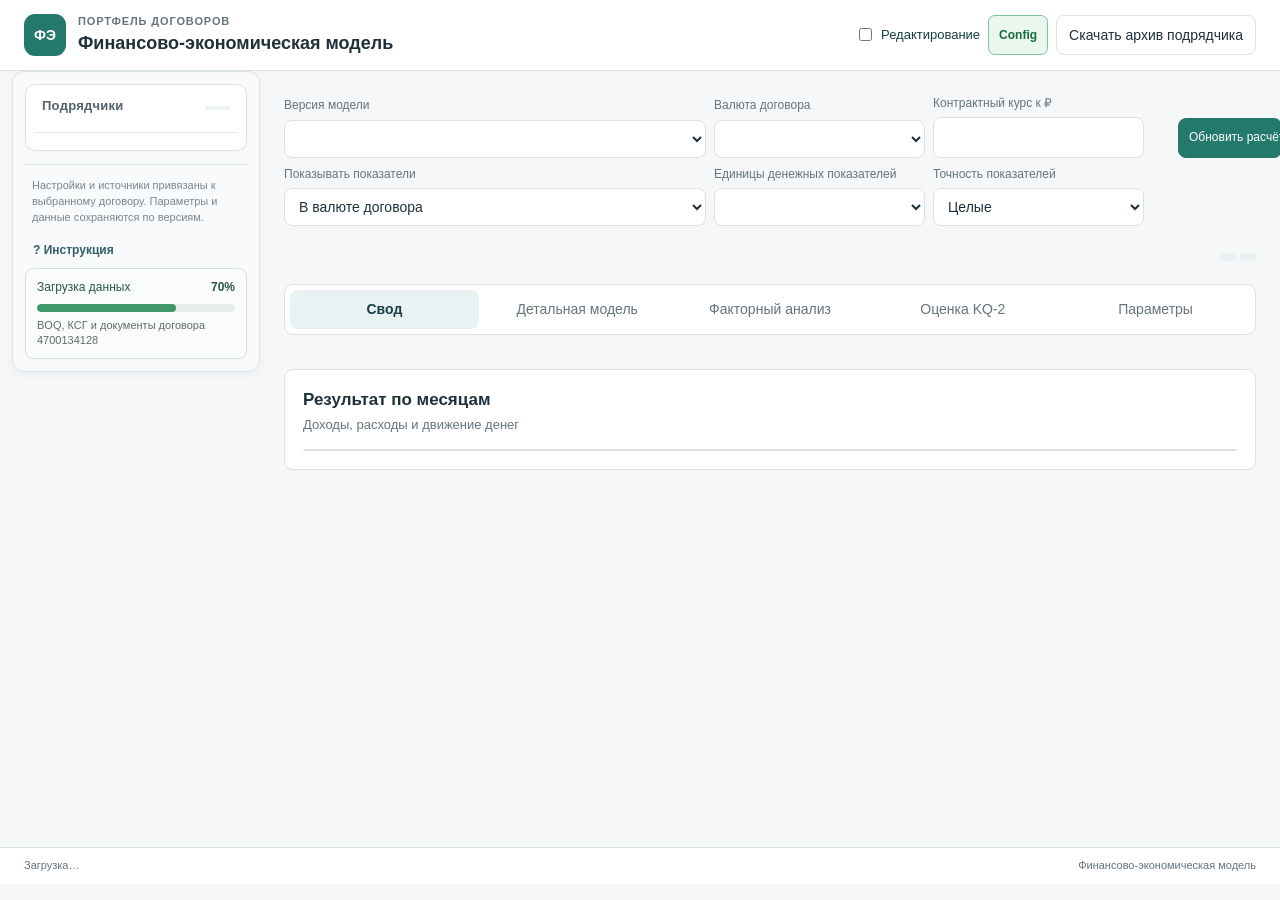
==== index.html @ 9ffe35b9 "Recognize source headers with explanatory notes" ====
<!doctype html>
<html lang="ru"><head><meta charset="utf-8"><meta name="viewport" content="width=device-width,initial-scale=1"><title>Финансово-экономическая модель</title>
<style>

:root{--navy:#16324f;--teal:#247589;--gold:#c69c51;--bg:#f3f6f8;--line:#dce3e8;--text:#172334;--muted:#657386;--ok:#167a55;--warn:#a76218;--bad:#b53b3b;--blue:#2167ad}*{box-sizing:border-box}body{margin:0;background:var(--bg);color:var(--text);font:14px/1.45 "Segoe UI",Arial,sans-serif}button,input,select{font:inherit}button{cursor:pointer}.top{background:#fff;border-bottom:1px solid var(--line);position:sticky;top:0;z-index:10}.topin,.wrap{max-width:1600px;margin:auto;padding:0 24px}.topin{min-height:70px;display:flex;align-items:center;justify-content:space-between;gap:18px}.brand{display:flex;align-items:center;gap:12px}.logo{width:42px;height:42px;display:grid;place-items:center;border-radius:11px;background:var(--navy);color:#fff;font-weight:800}.brand h1{font-size:18px;margin:0}.eyebrow{font-size:11px;letter-spacing:.08em;text-transform:uppercase;color:var(--muted);font-weight:700}.auth{padding:7px 11px;border:1px solid #bfe6d4;border-radius:9px;background:#effaf5;color:#126747}.wrap{padding-top:22px;padding-bottom:50px}.toolbar{display:grid;grid-template-columns:minmax(180px,1fr) minmax(200px,1.3fr) minmax(160px,.8fr) auto;gap:12px;align-items:end}.control label{display:block;font-size:12px;color:var(--muted);margin-bottom:5px}.control select,.control input{width:100%;border:1px solid var(--line);background:#fff;border-radius:8px;padding:9px 10px;color:var(--text)}.actions{display:flex;gap:8px;flex-wrap:wrap}.btn{border:1px solid var(--line);background:#fff;border-radius:8px;padding:9px 12px;color:var(--text)}.btn.primary{background:var(--navy);border-color:var(--navy);color:#fff}.btn:disabled{opacity:.45}.context{margin-top:18px;display:flex;justify-content:space-between;gap:18px;align-items:end}.context h2{margin:0;font-size:24px}.sub{color:var(--muted);font-size:13px}.badge{display:inline-block;border-radius:99px;padding:4px 8px;background:#e8efff;color:#315b99;font-size:12px}.tabs{margin-top:18px;display:flex;gap:4px;background:#fff;padding:5px;border:1px solid var(--line);border-radius:12px;overflow:auto}.tab{flex:1;min-width:135px;border:0;background:transparent;border-radius:8px;padding:9px 10px;color:var(--muted)}.tab.active{background:#edf2f5;color:var(--text);font-weight:650}.panel{display:none;margin-top:18px}.panel.active{display:block}.grid4{display:grid;grid-template-columns:repeat(4,1fr);gap:12px}.grid2{display:grid;grid-template-columns:1.35fr .65fr;gap:18px}.card{background:#fff;border:1px solid var(--line);border-radius:13px;padding:18px}.kpi span{color:var(--muted)}.kpi strong{display:block;font-size:25px;margin:7px 0 2px}.positive{color:var(--ok)}.negative{color:var(--bad)}.caution{color:var(--warn)}h3{margin:0 0 4px;font-size:17px}.sectionhead{display:flex;justify-content:space-between;align-items:center;gap:12px;margin-bottom:14px}.tablewrap{overflow:auto;border:1px solid var(--line);border-radius:10px}table{width:100%;border-collapse:collapse;min-width:1050px;background:#fff}th{background:var(--navy);color:#fff;text-align:center;font-weight:650;padding:9px 10px;white-space:nowrap}td{padding:9px 10px;border-bottom:1px solid #edf0f2;text-align:right;white-space:nowrap}td:first-child,th:first-child{text-align:left;position:sticky;left:0;z-index:2}td:first-child{background:#fff}tr.total td{font-weight:750;border-top:2px solid #a9b5bf}.costlist{display:grid;gap:8px}.costrow{display:grid;grid-template-columns:minmax(200px,1.4fr) 125px 125px 155px 95px;gap:8px;align-items:center;padding:10px;border:1px solid var(--line);border-radius:9px;background:#fff}.costrow input,.costrow select{width:100%;padding:7px;border:1px solid var(--line);border-radius:7px}.costrow input{color:var(--blue)}.group{margin-top:15px}.groupname{font-weight:750;color:var(--navy);margin:0 0 8px}.note{padding:11px 12px;border-radius:8px;background:#eef5fb;color:#30516e}.sourcegrid{display:grid;grid-template-columns:repeat(2,1fr);gap:12px}.source{display:grid;grid-template-columns:1fr auto;gap:6px;border:1px solid var(--line);border-radius:10px;padding:13px}.source small{color:var(--muted)}.status{display:inline-block;border-radius:99px;padding:3px 8px;font-size:12px;background:#effaf5;color:#126747}.status.warn{background:#fff5dc;color:#835600}.factor{display:grid;grid-template-columns:1.3fr repeat(3,1fr);gap:10px;padding:9px;border-bottom:1px solid var(--line)}.factor:first-child{font-weight:700;background:#f0f4f6}.problem{border-left:4px solid var(--bad);padding:10px 12px;background:#fff5f5;margin-top:8px}.empty{text-align:center;color:var(--muted);padding:35px}.check{display:flex;gap:9px;margin:12px 0}.dot{width:21px;height:21px;border-radius:50%;display:grid;place-items:center;background:#e6f7f0;color:var(--ok);font-weight:800;flex:none}.modalback{position:fixed;inset:0;background:#10263b99;display:none;place-items:center;padding:18px;z-index:50}.modalback.show{display:grid}.modal{width:min(720px,100%);max-height:90vh;overflow:auto;background:#fff;border-radius:14px;padding:20px}.close{float:right;border:0;background:none;font-size:22px}.formgrid{display:grid;grid-template-columns:1fr 1fr;gap:12px;margin-top:15px}.formgrid label{display:block;color:var(--muted);font-size:12px;margin-bottom:4px}.formgrid input,.formgrid select{width:100%;padding:9px;border:1px solid var(--line);border-radius:7px}.wide{grid-column:1/-1}.switch{display:flex;align-items:center;gap:8px}.switch input{width:auto}.hidden{display:none!important}@media(max-width:1050px){.toolbar{grid-template-columns:1fr 1fr}.grid4{grid-template-columns:1fr 1fr}.grid2{grid-template-columns:1fr}.costrow{grid-template-columns:1fr 110px 110px}.sourcegrid{grid-template-columns:1fr}}@media(max-width:650px){.topin,.wrap{padding-left:12px;padding-right:12px}.eyebrow,.auth{display:none}.toolbar{grid-template-columns:1fr}.context{display:block}.actions{margin-top:10px}.grid4{grid-template-columns:1fr 1fr}.kpi strong{font-size:20px}.costrow{grid-template-columns:1fr 1fr}.costrow>*:first-child{grid-column:1/-1}.formgrid{grid-template-columns:1fr}.wide{grid-column:auto}}

:root{--navy:#1f7a5d;--teal:#289672;--gold:#9a6700;--bg:#f8faf9;--line:#dce4e0;--text:#17201c;--muted:#68736e;--ok:#1f7a5d;--warn:#9a6700;--bad:#b42318;--blue:#1f7a5d;color-scheme:light}
body{min-width:360px}button:focus-visible,input:focus-visible,select:focus-visible,summary:focus-visible{outline:3px solid #28967255;outline-offset:2px}input[type=checkbox]{accent-color:var(--teal)}.logo,.btn.primary{background:var(--teal);border-color:var(--teal)}.topin{max-width:none;padding:12px 24px}.top{position:relative}.workspace{display:grid;grid-template-columns:260px minmax(0,1fr);max-width:1920px;margin:auto;min-height:calc(100vh - 124px)}.content{min-width:0;padding:24px 24px 56px}.portfolio{background:#f5f8f6;border-right:1px solid var(--line);padding:24px 14px;position:sticky;top:0;align-self:start;height:100vh;max-height:100vh;overflow:auto;display:flex;flex-direction:column}.contractor-item{margin-bottom:5px}.contractor-button,.contract-button{width:100%;text-align:left;display:flex;justify-content:space-between;gap:6px;border:0;border-radius:7px;padding:10px;background:transparent;color:var(--text)}.contractor-button.active,.contract-button.active{background:#e8f5f0;color:var(--navy);font-weight:650}.contract-button{font-size:12px;padding:9px 10px 9px 24px}.contract-button small{display:block;color:var(--muted);font-weight:400}.contractor-button:hover,.contract-button:hover{background:#e8eeeb}.contractor-actions{display:grid;grid-template-columns:1fr 1fr;gap:6px;margin:8px 0}.contractor-actions .btn{padding:7px;font-size:12px}.contractor-actions .danger{color:var(--bad)}.side-note{margin-top:24px;padding-top:16px;border-top:1px solid var(--line)}.admin-side{margin-top:auto;padding-top:16px;border-top:1px solid var(--line)}.admin-side .btn{width:100%;text-align:left}.modelbar{display:flex;gap:14px;align-items:end;flex-wrap:wrap}.modelbar .control{min-width:175px}.modelbar .actions{margin-left:auto}.badge,.tab.active{background:#e8f5f0;color:var(--navy)}.context{margin:20px 0 12px}.context h2{font-size:23px}.tabs{border-radius:9px}.tab{min-width:120px;white-space:nowrap}.card{border-radius:9px;min-width:0;box-shadow:0 1px 2px #14282005}.grid2{grid-template-columns:minmax(0,1fr) 265px}.grid4{grid-template-columns:repeat(4,minmax(0,1fr))}.space{margin-top:16px}.note{background:#e8f5f0;color:var(--navy)}.note.warning{background:#fff8e6;color:var(--warn)}#dataBanner{font-size:12px}.kpi strong{font-size:26px;white-space:nowrap}.kpi small{display:block}table{font-variant-numeric:tabular-nums;font-size:12px;min-width:1180px}th{background:#edf5f1;color:#26483a;padding:10px 12px}th:first-child{background:#e5f0e9;z-index:3}td{padding:9px 12px}td:first-child{max-width:260px;white-space:normal;min-width:200px}tr.total td{background:#f4fbf8;border-top:1px solid #b5d4c5}tr.total td:first-child{background:#e8f5f0}.group-panel{background:white;border:1px solid var(--line);border-radius:9px;margin:12px 0;overflow:hidden}.group-panel>summary{cursor:pointer;padding:14px 16px;background:#f5f8f6;color:var(--text);font-weight:650}.group-panel>summary .sub{font-weight:400;margin-left:8px}.group-content{padding:14px}.group-content .group-panel{margin:10px 0}.group-panel>summary:hover{background:#e8f5f0}.costrow{grid-template-columns:minmax(180px,1.5fr) 120px 145px 90px 90px 90px;gap:10px}.costrow label{font-size:11px;color:var(--muted)}.costrow input{display:block;margin-top:4px}.costrow input[type=checkbox]{display:inline-block;width:auto}.costrow select{display:block;margin-top:4px}.costrow .sub{font-size:11px}.driver-input{width:94px;padding:6px;border:1px solid var(--line);border-radius:5px;text-align:right;color:var(--navy)}input:disabled,select:disabled{opacity:1;background:#f1f4f3!important;color:var(--muted)!important;cursor:default}.edit-toggle{display:flex;align-items:center;gap:6px;font-size:13px;color:var(--navy)}.source-card{border:1px solid var(--line);border-radius:9px;background:white;padding:16px;margin:10px 0}.source-path{word-break:break-all;font-size:12px;color:var(--muted);margin-top:5px}.source-modal{width:min(1150px,100%)}.source-fields{display:grid;grid-template-columns:minmax(120px,1fr) 140px minmax(120px,1fr);gap:8px;align-items:center;margin-top:8px}.source-fields input,.source-fields select{width:100%;padding:7px;border:1px solid var(--line);border-radius:6px}.source-fields .sub{font-size:11px}.mapping-preview{min-width:650px}.mapping-preview td{text-align:left}.source-modal .formgrid{margin-bottom:16px}footer{padding:10px 24px;border-top:1px solid var(--line);display:flex;justify-content:space-between;gap:10px;background:#fff;font-size:11px;color:var(--muted)}#notice:not(:empty){padding:10px 24px;background:#fff8e6;color:#77561c;border-bottom:1px solid #e8dbb6;white-space:pre-line}a{color:var(--navy)}body:not(.edit-mode) .edit-action{display:none}body.edit-mode input:not([type=checkbox]),body.edit-mode select{background:#f4fbf8}.source-grid{display:grid;grid-template-columns:1fr 1fr;gap:12px}.sectionhead select{max-width:50%;padding:7px;border:1px solid var(--line);border-radius:6px}.binding-row{display:grid;grid-template-columns:1fr 1fr 2fr;gap:10px;margin:10px 0}.binding-row input,.binding-row select{width:100%;padding:8px;border:1px solid var(--line);border-radius:6px}.binding-row label{font-size:12px}.small-table{min-width:720px}.negative{color:var(--bad)}.formgrid .switch input{width:auto}
.contractor-actions{grid-template-columns:1fr 1fr 1fr}.contractor-actions .btn{padding:7px 5px;font-size:12px}.summary-toggle{cursor:pointer}.summary-toggle td:first-child::before{content:'▸';display:inline-block;width:16px;color:var(--teal)}.summary-toggle.expanded td:first-child::before{content:'▾'}.summary-detail td{background:#fbfcfb;color:var(--muted)}.summary-detail td:first-child{padding-left:34px;background:#f8faf9}.summary-detail.summary-subgroup td{font-weight:650;color:var(--text);background:#f4f8f6}.summary-detail.summary-subgroup td:first-child{padding-left:34px;background:#edf5f1}.summary-detail.summary-item td:first-child{padding-left:58px}.summary-detail.hidden{display:none}
.kq-card{height:420px;display:flex;flex-direction:column;padding:12px}.kq-card .sectionhead{margin-bottom:8px}.kq-card .sectionhead h3{font-size:16px}.kq-card .sectionhead .sub{font-size:12px;line-height:1.25}.kq-card .note{padding:7px 9px;font-size:11px;line-height:1.25}.kq-tablewrap{min-height:0;flex:1;margin-top:8px}.kq-table{min-width:0;table-layout:fixed;font-size:11px}.kq-table th{position:sticky;top:0;z-index:4;padding:6px 7px;white-space:normal;line-height:1.15}.kq-table th:first-child{z-index:5}.kq-table td{padding:5px 7px;line-height:1.15}.kq-table th:nth-child(1){width:9%}.kq-table th:nth-child(2){width:27%}.kq-table th:nth-child(3),.kq-table th:nth-child(4),.kq-table th:nth-child(5){width:12%}.kq-table th:nth-child(6),.kq-table th:nth-child(7){width:14%}.kq-table td:nth-child(2),.kq-table th:nth-child(2){text-align:left}.kq-table td:nth-child(2){white-space:normal;min-width:0;max-width:none}
.kq-material{display:block;margin-top:2px;color:var(--muted);font-size:10px;white-space:nowrap}
.kq-kind{display:block;margin-top:3px;color:var(--muted);font-size:10px;line-height:1.2}.kq-kind input{display:block;width:100%;max-width:190px;padding:3px 5px;margin-top:2px;border:1px solid var(--line);border-radius:4px;font-size:11px;color:var(--text)}
.portfolio-choices{display:grid;gap:8px}.portfolio-choice{display:grid;grid-template-columns:minmax(190px,1.1fr) minmax(190px,1fr) minmax(130px,.7fr);align-items:center;gap:10px;padding:8px 10px;border:1px solid var(--line);border-radius:7px}.portfolio-choice label{display:flex;align-items:center;gap:8px}.portfolio-choice select{width:100%;min-width:0;padding:6px;border:1px solid var(--line);border-radius:6px}.portfolio-choice .sub{font-size:11px}@media(max-width:850px){.portfolio-choice{grid-template-columns:1fr}.portfolio-choice select{max-width:100%}}
.portfolio-tabs{max-width:520px}.portfolio-tabs .tab{min-width:180px}.year-small{display:block;font-size:10px;font-weight:400;color:var(--muted)}#portfolioDetailTable .model-table td:first-child{min-width:260px}#portfolioDetailTable .table-section td{font-weight:700;background:#edf5f1;color:var(--navy)}
.portfolio-picker{border:1px solid var(--line);border-radius:7px;margin:10px 0 4px;background:#f7faf8}.portfolio-picker>summary{cursor:pointer;padding:8px 12px;font-weight:600}.portfolio-picker .portfolio-choices{padding:4px 12px 12px}.source-explainer{font-size:12px;color:var(--muted);margin:5px 0}.source-explainer summary{cursor:pointer}.source-explainer p{max-width:850px;line-height:1.5;margin:6px 0}.portfolio-model-table th small{display:block;font-size:10px;font-weight:400}.portfolio-model-table .wrap-head,.period-table .wrap-head{white-space:normal;line-height:1.25;min-width:112px}.portfolio-model-table .period-status th,.period-table .period-status th{font-size:10px;font-weight:400;color:#587066;background:#f4f8f6;white-space:normal;min-width:72px}.portfolio-model-table .summary-detail td:first-child,.period-table .summary-detail td:first-child{background:#fff;text-align:left;font-weight:400}.portfolio-model-table .summary-toggle td:first-child,.period-table .summary-toggle td:first-child{font-weight:650;text-align:left}.portfolio-model-table td.metric-col{text-align:left}
.model-table .table-section td{background:#e8f5f0;color:var(--navy);font-weight:750;text-align:left;border-top:2px solid #b5d4c5}.model-table tr[data-level="1"] td:first-child{padding-left:34px}.model-table tr[data-level="2"] td:first-child{padding-left:58px}.model-table tr[data-level="3"] td:first-child{padding-left:82px}.model-table .tree-leaf td{background:#fbfcfb;color:var(--muted)}.model-table .tree-group td{background:#f4f8f6;font-weight:650}.model-table .tree-total td{font-weight:750;background:#f4fbf8}.admin-grid{display:grid;grid-template-columns:repeat(2,minmax(0,1fr));gap:12px}.admin-link{display:block;margin-top:8px;padding:9px 10px;border:1px solid var(--line);border-radius:7px;background:#f8faf9;overflow-wrap:anywhere}.admin-card .actions{margin-top:12px}
@media(max-width:1200px){.workspace{grid-template-columns:220px minmax(0,1fr)}.content{padding:20px 16px 40px}.grid2{grid-template-columns:minmax(0,1fr)}.grid4{grid-template-columns:repeat(2,minmax(0,1fr))}.costrow{grid-template-columns:minmax(170px,1fr) 110px 130px}.source-grid{grid-template-columns:1fr}.brand h1{font-size:16px}.modelbar .actions{margin-left:0}}
@media(max-width:760px){.workspace{grid-template-columns:minmax(0,1fr) 180px}.portfolio{padding:18px 8px}.content{padding:16px 10px}.topin{padding:12px;align-items:flex-start;flex-wrap:wrap}.brand h1{font-size:15px}.kpi strong{font-size:21px}.grid4{gap:8px}.card{padding:12px}.context{display:block}.context h2{font-size:19px}.context .badge{margin-top:8px}.costrow{grid-template-columns:1fr 1fr}.costrow>div:first-child{grid-column:1/-1}.source-fields{grid-template-columns:1fr 110px}.source-fields>input{grid-column:1/-1}.binding-row{grid-template-columns:1fr}.admin-grid{grid-template-columns:1fr}.edit-toggle{font-size:12px}.modelbar .control{min-width:130px}.sectionhead{flex-wrap:wrap}.kq-table{font-size:10px}.kq-table th,.kq-table td{padding:4px}.kq-table th:nth-child(1){width:10%}.kq-table th:nth-child(2){width:26%}}
@media(max-width:560px){.workspace{grid-template-columns:minmax(0,1fr)}.portfolio{position:static;border-right:0;border-bottom:1px solid var(--line);height:auto;max-height:none;grid-row:1}.content{grid-row:2}.grid4{grid-template-columns:repeat(2,minmax(0,1fr))}.source-fields{grid-template-columns:1fr 110px}.source-modal .formgrid{grid-template-columns:1fr}.modelbar .actions{width:100%}footer{flex-direction:column}.tab{min-width:130px}}

/* Compact factor view: keep navigation and the top ten works in one viewport. */
#comparison .card{padding:12px}#comparison .sectionhead{margin-bottom:8px}
.factor-compact{display:grid;gap:8px}.factor-compact h4{margin:0;font-size:14px}
.factor-summary,.factor-table{min-width:0;table-layout:fixed;width:100%;font-size:12px}
.factor-summary th,.factor-summary td,.factor-table th,.factor-table td{padding:5px 7px;line-height:1.2}
.factor-summary td:first-child,.factor-table td:first-child{min-width:0;max-width:none}
.factor-summary th:first-child{width:24%}.factor-summary th:not(:first-child){width:25%}
.factor-table th:first-child{width:10%}.factor-table th:nth-child(2){width:33%}
.factor-table th:not(:first-child):not(:nth-child(2)){width:11.4%}
.factor-table td:nth-child(2),.factor-table th:nth-child(2){text-align:left;white-space:normal}
.factor-tablewrap{max-height:clamp(210px,calc(100dvh - 380px),460px)}
.factor-table th{position:sticky;top:0;z-index:4;white-space:normal}
.factor-row-details summary{cursor:pointer;font-weight:600}.factor-row-details div{color:var(--muted);font-size:11px;margin-top:4px}
.factor-heading{display:flex;justify-content:space-between;gap:12px;align-items:baseline}
.factor-other td{background:#f7faf9;font-weight:600}
.factor-method,.factor-expenses{border-top:1px solid var(--line);padding:5px 2px}
.factor-method summary,.factor-expenses summary{cursor:pointer;color:var(--navy);font-weight:600}
.factor-expenses[open]{max-height:65dvh;overflow:auto}
.factor-expenses .tablewrap{max-height:50dvh}
@media(max-width:900px){.factor-summary,.factor-table{min-width:690px}.factor-tablewrap{max-height:55dvh}}
/* Compact settings, year navigation and detailed model */
.year-actions{margin:6px 0 0}.year-actions .btn{padding:6px 10px;font-size:12px}
.year-overview{margin:10px 0}.year-overview:empty{display:none}.year-overview-head{font-size:12px;font-weight:700;color:var(--navy);margin-bottom:6px}.year-cards{display:flex;gap:8px;overflow-x:auto;padding-bottom:3px}.year-card{flex:1;min-width:185px;text-align:left;padding:8px 10px;background:#fff;border:1px solid var(--line);border-radius:8px;color:var(--text);display:grid;gap:2px}.year-card.active{border-color:var(--teal);background:#edf8f2}.year-card b{font-size:15px}.year-card small{color:var(--muted);white-space:nowrap;overflow:hidden;text-overflow:ellipsis}.year-card span{font-size:11px;line-height:1.3}
.settings-nav{display:flex;gap:5px;flex-wrap:wrap;margin:7px 0 11px}.settings-nav a{padding:5px 9px;border-radius:6px;border:1px solid var(--line);background:#fff;text-decoration:none;font-size:12px}.settings-panel{border:1px solid var(--line);background:#fff;border-radius:8px;margin:7px 0;scroll-margin-top:12px}.settings-panel>summary{padding:8px 12px;cursor:pointer;font-weight:700;color:var(--navy);background:#f4f8f6}.settings-panel[open]>summary{border-bottom:1px solid var(--line)}.settings-panel>.card{border:0;box-shadow:none;padding:12px}.settings-panel>.card>h3{font-size:14px}.settings-panel .formgrid{gap:8px;margin-top:8px}.settings-panel .formgrid label{font-size:11px}.settings-panel .formgrid input,.settings-panel .formgrid select{padding:6px}.settings-panel .card>.sub{margin:3px 0 7px}.settings-panel .driver-help{margin:4px 0 8px}.settings-panel .tablewrap{max-height:60dvh}.settings-panel .source-grid{padding:0 10px 10px;grid-template-columns:repeat(3,minmax(0,1fr));gap:6px}.settings-panel .source-card{margin:0;padding:9px}.settings-panel .source-card .sectionhead{margin:0;align-items:start}.settings-panel .source-card h3{font-size:13px}.settings-panel .source-card .btn{padding:5px 8px;font-size:12px}.settings-panel .source-path{max-height:30px;overflow:hidden}.settings-panel .source-card p{margin:4px 0}.cost-group{border:1px solid var(--line);border-radius:7px;overflow:hidden}.cost-group summary{cursor:pointer;padding:9px 11px;background:#f4f8f6;font-weight:700;color:var(--navy)}.cost-group .costrow{border-radius:0;border-width:1px 0 0}.settings-panel .costlist{gap:6px}
.model-table .table-section td{background:#e4f0e9!important;border-top:1px solid #a9cbb7}.model-table tr[data-tree-key="model-top-works"] td{background:#f2f7f4;color:var(--navy);font-weight:700;border-top:1px solid var(--line)}.model-table tr[data-tree-parent="model-top-works"] td{background:#fcfdfc}.model-table tr[data-tree-parent="model-top-works"] td:first-child{background:#f6faf7}
.kq-table{min-width:980px}.kq-table th:nth-child(1){width:8%}.kq-table th:nth-child(2){width:23%}.kq-table th:nth-child(3),.kq-table th:nth-child(4),.kq-table th:nth-child(5){width:10%}.kq-table th:nth-child(6),.kq-table th:nth-child(7){width:8%}.kq-table th:nth-child(8){width:13%}.kq-table th:nth-child(9){width:10%}.kq-table td:nth-child(8),.kq-table td:nth-child(9){white-space:normal;overflow-wrap:anywhere;min-width:0}.kq-table th:nth-child(8),.kq-table th:nth-child(9){white-space:normal;overflow-wrap:anywhere}.kq-table td:nth-child(8){text-align:right}
[title]{cursor:help}button[title],a[title],.summary-toggle[title]{cursor:pointer}
@media(max-width:1000px){.settings-panel .source-grid{grid-template-columns:repeat(2,minmax(0,1fr))}}
@media(max-width:620px){.settings-panel .source-grid{grid-template-columns:1fr}.settings-nav{overflow:auto;flex-wrap:nowrap}.year-card{min-width:210px}}
.settings-sub{border:1px solid var(--line);border-radius:6px;padding:0 8px 7px;margin-top:4px;min-width:0}.settings-sub>summary{cursor:pointer;padding:7px 2px;font-weight:650;color:var(--navy);font-size:12px}.settings-sub[open]>summary{border-bottom:1px solid var(--line)}.settings-sub>.sub{margin:6px 0}.settings-sub .formgrid{margin:6px 0}
/* Свод договора: общий итог, закрытый факт, месяцы нескольких лет и годовые итоги. */
.period-table{width:max-content;min-width:100%;border-collapse:separate;border-spacing:0}
.period-table th,.period-table td{white-space:nowrap;padding:7px 6px 7px 7px;font-variant-numeric:tabular-nums}
.period-table .metric-col{position:sticky;left:0;z-index:4;min-width:225px;max-width:280px;background:#fff;white-space:normal;text-align:left}
.period-table th.metric-col{background:#e5f0e9;z-index:6}
.period-table .all-total{position:sticky;left:225px;z-index:3;min-width:84px;background:#eff7f3;font-weight:650}
.period-table th.all-total{z-index:6}
.period-table .fact-col{position:sticky;left:309px;z-index:3;min-width:96px;background:#f5f8f6}
.period-table th.fact-col{z-index:6;max-width:185px;white-space:normal;line-height:1.3}
.period-table .month-col{min-width:0;text-align:right}.period-table .month-col small{display:block;color:#6b7977;font-weight:400}
.period-table .year-total{min-width:0;background:#edf5f1;font-weight:600;border-left:1px solid #c8dcd1}.period-table .year-total small{display:block;font-size:10px;font-weight:400}
.period-table .all-total.wrap-head{min-width:84px}.period-table .period-status th{min-width:0}
.period-table tr.table-section td{position:static;background:#e9f1ee;color:#25473e;text-align:left;font-weight:700}
.period-table tr.summary-toggle{cursor:pointer}.period-table tr.summary-toggle:hover td{background:#e8f5f0}
.period-table tr.total .metric-col,.period-table tr.tree-total .metric-col{background:#e8f5f0}
.compact-status{padding:0 12px;margin:6px 0;background:#f6f7f6;color:#415750;border:1px solid var(--line);font-size:12px}
.compact-status.warning{background:#fffaf1}.compact-status summary{padding:7px 0;cursor:pointer;white-space:nowrap;overflow:hidden;text-overflow:ellipsis}.compact-status p{line-height:1.55;max-width:110ch;margin:4px 0 10px}
.portfolio .admin-side{position:sticky;bottom:0;margin-top:auto;padding:8px 0 0;background:#f5f8f6;z-index:5}
.portfolio{top:110px;height:calc(100dvh - 110px);max-height:calc(100dvh - 110px)}
.costrow{grid-template-columns:repeat(8,minmax(98px,1fr))}.costrow>div:first-child{grid-column:1/-1}.costrow .cost-flags{grid-column:span 2;display:flex;gap:8px;align-items:center;justify-content:flex-start;flex-wrap:wrap}.costrow .cost-flags label{display:inline-flex;gap:3px;align-items:center;white-space:nowrap;margin:0}.costrow .cost-flags input{margin:0}
.costrow .cost-flags{grid-column:7/9;grid-row:2}
.settings-panel .formgrid input[type=checkbox]{width:auto;display:inline-block;margin:0 6px 0 0;vertical-align:middle}
@media(max-width:1100px){.costrow .cost-flags{grid-column:1/-1;grid-row:auto}}
@media(max-width:1100px){.costrow{grid-template-columns:repeat(2,minmax(0,1fr))}.costrow>div:first-child,.costrow .cost-flags{grid-column:1/-1}}
@media(max-width:560px){.portfolio{position:static;height:auto;max-height:none}.portfolio .admin-side{position:fixed;left:10px;right:10px;bottom:8px;margin:0;padding:7px;border:1px solid var(--line);border-radius:9px;box-shadow:0 5px 18px #16324f28;background:#f5f8f6}.content{padding-bottom:84px}}
.source-fields{grid-template-columns:minmax(170px,1fr) 112px 126px;gap:8px;padding:3px 0;border-bottom:1px solid #edf1ee}.source-fields input{text-align:center;height:34px}.source-fields select{height:34px}
.costrow{display:grid;grid-template-columns:repeat(auto-fit,minmax(118px,1fr));gap:6px;align-items:center;padding:7px;border-bottom:1px solid #e2ebe6}.costrow>div:first-child{grid-column:span 2}.costrow>div:first-child .sub{line-height:1.3}.costrow label{font-size:11px}.costrow input,.costrow select{padding:5px 6px;margin-top:2px}.cost-group>summary{padding:9px 12px}.cost-group .costrow>div:not(:first-child){display:flex;flex-wrap:wrap;gap:8px;align-items:center}
.factor-lead{margin:9px 0 14px;color:#465e56;font-size:13px}.factor-kpis{display:grid;grid-template-columns:repeat(4,minmax(130px,1fr));gap:8px}.factor-kpi{border:1px solid var(--line);border-radius:8px;padding:12px;display:grid;gap:5px;background:#fff}.factor-kpi strong{font-size:22px}.factor-kpi span,.factor-kpi small{color:var(--muted);font-size:11px}.factor-sections{display:grid;gap:8px;margin-top:14px}.factor-drill{border:1px solid var(--line);border-radius:8px;background:#fff;overflow:hidden}.factor-drill>summary{display:grid;grid-template-columns:minmax(160px,1fr) 110px minmax(170px,1.5fr);gap:12px;align-items:center;padding:12px 16px;cursor:pointer;background:#f7faf8}.factor-drill>summary strong{text-align:right}.factor-drill>summary small{color:var(--muted)}.factor-drill .factor-drill{margin:8px}.factor-simple{min-width:760px}.factor-simple th:first-child,.factor-simple td:first-child{text-align:left;min-width:200px;max-width:310px}.factor-simple td{text-align:right}.factor-simple td:nth-child(2){text-align:left}.factor-method{margin-top:6px;font-size:12px}
@media(max-width:900px){.factor-kpis{grid-template-columns:repeat(2,minmax(125px,1fr))}.factor-drill>summary{grid-template-columns:1fr auto}.factor-drill>summary small{grid-column:1/-1}.period-table .metric-col{min-width:175px}.period-table .all-total{left:175px}.period-table .fact-col{left:259px}}
/* Calm data surfaces with restrained SIBUR-inspired mint and orange accents. */
:root{--navy:#183d49;--teal:#24786c;--gold:#ea894c;--bg:#f5f7f8;--line:#dbe2e5;--text:#20303b;--muted:#65747d;--ok:#167769;--warn:#9b5e26;--blue:#21688d}
.portfolio{background:#f3f5f6}.contractor-button.active,.contract-button.active,.badge,.tab.active{background:#e9f2f2;color:var(--navy)}.note{background:#eef4f6;color:var(--navy)}.group-panel>summary{background:#f3f5f6}.group-panel>summary:hover{background:#eaf2f3}
th,th:first-child{background:#eaf0f2;color:#24444d}tr.total td,.model-table .tree-total td{background:#f3f7f8;border-color:#c5d5d8}tr.total td:first-child{background:#eaf2f3}.model-table .table-section td,#portfolioDetailTable .table-section td{background:#eaf0f2;color:var(--navy);border-color:#c5d5d8}
.model-table .tree-group td,.model-table tr[data-tree-key="model-top-works"] td,.portfolio-model-table tr[data-tree-key="portfolio-works"] td{background:#f3f7f8;color:var(--text);font-weight:650;border-top:1px solid #d0dfe1}.model-table .tree-group td:first-child,.model-table tr[data-tree-key="model-top-works"] td:first-child,.portfolio-model-table tr[data-tree-key="portfolio-works"] td:first-child{background:#eaf2f3;color:var(--navy);font-weight:700}.model-table .tree-leaf td,.summary-detail td{background:#fff;color:var(--text)}.model-table tr[data-tree-parent="model-top-works"] td:first-child,.portfolio-model-table tr[data-tree-parent="portfolio-works"] td:first-child{background:#fff;padding-left:34px}
.grid4 .kpi{min-height:0;padding:10px 13px}.grid4 .kpi strong{font-size:21px;margin:2px 0;line-height:1.15}.grid4 .kpi span{font-size:12px}.grid4 .kpi small{font-size:11px}.grid4.space{margin-top:10px}
.kq-card{height:auto!important;min-height:480px;display:block;padding:16px}.kq-tablewrap{max-height:min(68dvh,680px);min-height:360px;overflow:auto}.kq-table{min-width:1350px;table-layout:auto;font-size:12px}.kq-table th,.kq-table td{padding:9px 10px;line-height:1.3}.kq-table th:nth-child(1){min-width:95px}.kq-table th:nth-child(2){min-width:330px;width:330px}.kq-table th:nth-child(n+3){min-width:110px;width:auto}.kq-table td:nth-child(2){min-width:330px;max-width:430px;white-space:normal}.kq-material,.kq-kind{font-size:11px;white-space:normal}
.cash-bridge{margin-top:12px;background:#fff;border:1px solid var(--line);border-left:3px solid var(--gold);border-radius:7px;padding:10px 12px}.cash-bridge summary{cursor:pointer;font-weight:650}.cash-bridge p{color:var(--muted);font-size:12px}.cash-bridge div{display:flex;justify-content:space-between;gap:12px;padding:3px 0;border-bottom:1px solid #edf0f2;font-size:12px}
#tableScrollRail{display:none;position:fixed;bottom:0;height:19px;overflow-x:auto;overflow-y:hidden;background:#fff;border:1px solid var(--line);z-index:30;box-shadow:0 -2px 9px #1b343517}#tableScrollRail .scroll-rail-content{height:1px}
.guide-menu-button{width:100%;margin-top:12px;text-align:left;border-color:#c5d5d8;background:#fff;color:var(--navy);font-weight:650}
.user-guide{width:min(1100px,100%);max-height:min(94dvh,980px);padding:0;display:flex;flex-direction:column;overflow:hidden}
.guide-head{display:flex;justify-content:space-between;gap:16px;align-items:start;padding:20px 24px 15px;border-bottom:1px solid var(--line);background:#f7fafb}
.guide-head h2{margin:3px 0 4px;font-size:23px}.guide-head p{margin:0;color:var(--muted);font-size:13px}.guide-head .close{float:none;cursor:pointer;font-size:28px;line-height:1;padding:0 5px}
.guide-layout{display:grid;grid-template-columns:215px minmax(0,1fr);min-height:0;flex:1}
.guide-toc{overflow:auto;border-right:1px solid var(--line);padding:14px 10px;background:#f7fafb}.guide-toc button{display:block;width:100%;border:0;border-radius:6px;background:transparent;color:var(--navy);text-align:left;padding:9px 10px;font-size:13px;cursor:pointer}.guide-toc button:hover,.guide-toc button:focus-visible{background:#e9f2f2}.guide-toc button[aria-current="true"]{background:#e9f2f2;font-weight:700}
.guide-scroll{overflow:auto;padding:5px 28px 28px;scroll-behavior:smooth}.guide-scroll section{padding:17px 0 19px;border-bottom:1px solid var(--line);scroll-margin-top:5px}.guide-scroll h3{font-size:18px;margin:0 0 10px;color:var(--navy)}.guide-scroll p,.guide-scroll li{font-size:14px;line-height:1.6}.guide-scroll p{margin:9px 0}.guide-scroll li{margin:6px 0}.guide-scroll ol,.guide-scroll ul{padding-left:24px}.guide-scroll code{font-size:12px;background:#edf2f3;border-radius:4px;padding:2px 4px;overflow-wrap:anywhere}.guide-alert{padding:10px 12px;border-left:3px solid var(--gold);background:#fff8f2;border-radius:4px}
@media(max-width:760px){.user-guide{max-height:94dvh}.guide-layout{display:flex;flex-direction:column}.guide-toc{flex:none;display:flex;gap:4px;overflow-x:auto;white-space:nowrap;border-right:0;border-bottom:1px solid var(--line);padding:7px}.guide-toc button{width:auto;flex:none}.guide-scroll{padding:2px 16px 24px}.guide-head{padding:14px 16px}.guide-head h2{font-size:18px}.guide-scroll p,.guide-scroll li{font-size:13px}}
.model-table .table-section td{background:#eaf0f2!important;border-top:1px solid #c5d5d8;color:var(--navy)}
/* KFO is a collapsible article group and follows the same row treatment as income/cost groups. */
.model-table tr[data-tree-key="model-top-works"] td,.portfolio-model-table tr[data-tree-key="portfolio-works"] td{background:#fff;color:var(--text);font-weight:650;border-top:0}
.model-table tr[data-tree-key="model-top-works"] td:first-child,.portfolio-model-table tr[data-tree-key="portfolio-works"] td:first-child{background:#fff;color:var(--text);font-weight:650}
/* Common hierarchy for all expandable article headings, including КФО. */
.model-table tr[data-tree-key="model-top-works"] td,.portfolio-model-table tr[data-tree-key="portfolio-works"] td{background:#f3f7f8;color:var(--text);font-weight:650;border-top:1px solid #d0dfe1}
.model-table tr[data-tree-key="model-top-works"] td:first-child,.portfolio-model-table tr[data-tree-key="portfolio-works"] td:first-child{background:#eaf2f3;color:var(--navy);font-weight:700}
.period-table tr[data-tree-key="model-top-works"] .metric-col{background:#eaf2f3}
/* Left navigation keeps a complete outline while the page scrolls. */
.portfolio{top:12px;height:auto;max-height:calc(100dvh - 136px);margin:0 0 0 12px;padding:12px;background:#f8fafb;border:1px solid #d9e3e7;border-radius:12px;box-shadow:0 2px 12px #1b34350b}
.contractor-panel{padding:12px 9px 9px;background:#fff;border:1px solid #d9e3e7;border-radius:10px;box-shadow:0 1px 3px #1b343508}
.portfolio .sectionhead{margin-bottom:8px;padding:0 7px 12px;border-bottom:1px solid #e5ebee}
.portfolio .sectionhead h3{font-size:13px;letter-spacing:.02em;color:#52636d}
#contractorCount{min-width:25px;padding:2px 7px;text-align:center;background:#edf2f4;color:#52636d;font-size:11px}
.contractor-item{margin-bottom:3px}
.contractor-button,.contract-button{min-width:0;transition:background-color .15s ease,color .15s ease}
.contractor-button{align-items:baseline;padding:10px 9px;border-radius:8px;font-size:13px;font-weight:600}
.contractor-button span{min-width:0;overflow-wrap:anywhere}
.contractor-button small{flex:none;white-space:nowrap;color:#7a8991;font-size:10px;font-weight:500}
.contractor-button.active{background:#eef3f5;box-shadow:inset 3px 0 #75a8a3;color:#244650}
.contract-button{width:calc(100% - 12px);margin:0 0 3px 12px;padding:7px 8px 8px 12px;border-left:1px solid #d8e3e7;border-radius:0 7px 7px 0;font-size:11px;line-height:1.35}
.contract-button small{margin-top:2px;line-height:1.35}
.contract-button.active{background:#f1f5f6;border-left:2px solid #75a8a3;color:#244650}
.contractor-button:hover,.contract-button:hover{background:#edf2f4}
.side-note{margin-top:13px;padding:13px 7px 0;font-size:11px;line-height:1.45;color:#788790}
.guide-menu-button{margin-top:7px;padding:9px 8px;border:0;background:transparent;color:#315e6a;font-size:12px;font-weight:600}
.guide-menu-button:hover{background:#edf2f4}
.admin-side{border-top-color:#e5ebee}.portfolio .admin-side{background:transparent}
@media(max-width:760px){.portfolio{margin-left:7px;padding:9px}.contractor-panel{padding:10px 6px 7px}.portfolio .sectionhead{padding:0 5px 10px}.contractor-button{display:block}.contractor-button small{display:block;margin-top:2px}.contract-button{margin-left:7px;width:calc(100% - 7px);padding-left:9px}}
@media(max-width:560px){.portfolio{position:static;margin:10px 10px 0;height:auto;max-height:none}.portfolio .admin-side{background:#f8fafb}}
/* Large work estimates remain legible on laptop and tablet viewports. */
.kq-card{min-height:0;padding:12px 14px}
.kq-tablewrap{height:min(76dvh,850px);min-height:520px;max-height:none;overflow:auto}
.kq-table{min-width:1420px;font-size:13px}.kq-table th,.kq-table td{padding:10px 12px;line-height:1.4}
.kq-table td:nth-child(2){min-width:370px;max-width:470px}
@media(max-height:700px){.kq-tablewrap{height:70dvh;min-height:320px}}
@media(max-width:760px){.kq-tablewrap{height:72dvh;min-height:360px}.kq-table{font-size:12px}.kq-table th,.kq-table td{padding:8px 10px}}
/* Fit KQ columns to the available width, while preserving their readable minimums. */
.kq-card .kq-table{width:100%;min-width:100%;table-layout:auto;font-size:12px}
.kq-card .kq-table th,.kq-card .kq-table td{width:auto;padding:7px 8px;line-height:1.3}
.kq-card .kq-table th:first-child,.kq-card .kq-table td:first-child{width:88px;min-width:88px;max-width:88px;white-space:nowrap;text-align:left}
.kq-card .kq-table th:nth-child(2),.kq-card .kq-table td:nth-child(2){min-width:240px;max-width:340px}
.kq-card .kq-table th:nth-child(3),.kq-card .kq-table th:nth-child(4),.kq-card .kq-table th:nth-child(5){min-width:86px}
.kq-card .kq-table th:nth-child(6),.kq-card .kq-table th:nth-child(7){min-width:94px}
.kq-card .kq-table th:nth-child(8){min-width:155px}.kq-card .kq-table th:nth-child(9){min-width:100px}
/* Use the same row cue in every model table, including sticky label cells. */
.tablewrap tbody tr:is(:hover,:focus-within)>td{background:#e7f2f5!important;color:#203b46}
.tablewrap tbody tr:is(:hover,:focus-within)>td:first-child{background:#dcebf0!important}
.factor-pair{display:flex;flex-wrap:wrap;gap:12px;margin:8px 0 0}.factor-pair>label,.factor-pair>div{min-width:min(250px,100%);flex:1;display:grid;gap:4px;padding:9px 11px;border:1px solid var(--line);border-radius:8px;background:#f8fafb;color:var(--muted);font-size:12px}.factor-pair select{width:100%;min-width:0;padding:7px;border:1px solid var(--line);border-radius:6px;background:#fff;color:var(--text)}.factor-pair strong{color:var(--text);font-size:13px}.factor-flow{margin:9px 0 12px;line-height:1.45}
/* Readable cards and neutral table surfaces; green is reserved for actions and positive values. */
.grid4 .kpi{padding:8px 12px}.grid4 .kpi strong{font-size:20px;margin:1px 0}.grid4 .kpi small{line-height:1.2}
.period-table .all-total,.period-table .year-total{background:#edf2f4}.period-table .fact-col{background:#f5f7f8}
.period-table th.metric-col,.period-table tr.total .metric-col,.period-table tr.tree-total .metric-col{background:#eaf0f2}
.period-table tr.table-section td,.period-table tr.summary-toggle:hover td{background:#eef3f5;color:#24444d}
.settings-panel>summary,.settings-sub>summary,.cost-group summary{background:#f3f6f7;color:var(--navy)}
.factor-drill>summary,.factor-other td{background:#f4f7f8}
/* КФО has the same heading row as the other expandable articles. */
.model-table tr[data-tree-key="model-top-works"] td,.portfolio-model-table tr[data-tree-key="portfolio-works"] td,.model-table tr[data-tree-key="model-top-works"] td:first-child,.portfolio-model-table tr[data-tree-key="portfolio-works"] td:first-child,.period-table tr[data-tree-key="model-top-works"] .metric-col{background:#fff;color:var(--text);font-weight:650;border-top:0}

#dataBanner:not(.blocking){display:none}.model-comments{margin-top:18px}.model-comment-list{padding:18px 22px}.model-comment-list h3{margin:0 0 10px}.model-comment-list ol{margin:0;padding-left:23px}.model-comment-list li{line-height:1.5;margin:7px 0}
.factor-context{padding:8px 2px 10px;font-size:12px;color:var(--muted)}.factor-bridge-wrap{max-height:calc(100dvh - 330px);min-height:300px;border:1px solid var(--line);border-radius:8px}.factor-bridge{width:100%;min-width:950px;table-layout:fixed;font-size:12px}.factor-bridge th,.factor-bridge td{padding:6px 6px;line-height:1.25}.factor-bridge th{position:sticky;top:0;z-index:5;white-space:normal}.factor-bridge th:first-child{width:34%}.factor-bridge th:not(:first-child){width:11%}.factor-bridge td:first-child{min-width:0;max-width:none;text-align:left}.factor-bridge td:not(:first-child){text-align:right}.factor-bridge tr.factor-section td{background:#e8eef2;color:var(--navy);font-weight:700;border-top:1px solid var(--line);text-align:left}.factor-bridge tr.factor-subhead td{background:#f5f7f8;color:var(--navy);font-weight:600;text-align:left}.factor-bridge tr.factor-total td,.factor-bridge tr.factor-group td{font-weight:700;background:#f2f6f7}.factor-bridge tr.level-1 td:first-child{padding-left:20px}.factor-bridge tr.level-2 td:first-child{padding-left:34px}.factor-bridge tr.factor-note td{font-size:11px;color:var(--muted);text-align:left}.factor-bridge td small{color:var(--muted);font-weight:400}.factor-explanation{margin:10px 2px 0;line-height:1.45}
.config-status{display:inline-flex;align-items:center;border:1px solid;border-radius:7px;padding:6px 10px;font-size:12px;font-weight:700;line-height:1;cursor:help}.config-status.connected{color:#176c40;background:#e9f7ef;border-color:#80c49c}.config-status.disconnected{color:#a3292f;background:#fff0f0;border-color:#e3a5a7}
.factor-bridge{min-width:860px}.factor-bridge th:first-child{width:40%}.factor-bridge th:not(:first-child){width:12%}
.execution-grid{display:grid;grid-template-columns:repeat(2,minmax(0,1fr));gap:12px;margin:9px 0}.execution-part{border:1px solid var(--line);border-radius:7px;padding:10px;display:grid;gap:7px;align-content:start}.execution-part h4{margin:0 0 2px;font-size:12px;color:var(--navy)}.execution-part label{display:grid;grid-template-columns:minmax(70px,1fr) minmax(75px,110px);align-items:center;gap:8px;margin:0}.execution-part input{min-width:0}.driver-context{margin:2px 0 9px;font-size:12px;color:var(--muted)}.driver-table th:nth-child(2){min-width:220px}.driver-table td.driver-role{min-width:220px;max-width:290px;white-space:normal;text-align:left;font-size:11px;color:var(--teal)}.driver-table td.driver-inactive{color:var(--muted);background:#f5f6f6}@media(max-width:620px){.execution-grid{grid-template-columns:1fr}}
.driver-years{display:flex;flex-wrap:wrap;gap:6px;margin:8px 0 12px}.driver-years .btn{font-size:12px;padding:7px 10px}.driver-table th small{display:block;font-weight:400;color:var(--muted)}
.precision-control{min-width:120px!important}.data-load-status{margin-top:8px;padding:10px 11px;border:1px solid #d4e0d7;border-radius:8px;background:#fafcfb;color:#295746;font-size:12px}.data-load-top{display:flex;justify-content:space-between;gap:8px;align-items:center}.data-load-percent{font-variant-numeric:tabular-nums}.data-load-track{height:8px;margin:8px 0 6px;border-radius:99px;background:#e7eee9;overflow:hidden}.data-load-fill{display:block;height:100%;width:0;background:#40986a;border-radius:inherit;transition:width .25s ease}.data-load-detail{font-size:11px;line-height:1.35;color:#626a67;overflow-wrap:anywhere}.data-load-status.warning .data-load-fill{background:#b78b33}.data-load-status.error .data-load-fill{background:#be6255}
.factor-bridge tr[hidden]{display:none}.factor-toggle{appearance:none;border:0;background:none;padding:0;color:inherit;font:inherit;font-weight:inherit;text-align:left;cursor:pointer}.factor-toggle::before{content:'▸';display:inline-block;width:16px;color:#647b79}.factor-toggle[aria-expanded="true"]::before{content:'▾'}.factor-toggle:hover{text-decoration:underline}.factor-toggle:focus-visible{outline:2px solid var(--teal);outline-offset:2px}
.portfolio .admin-side{position:static;margin-top:auto;padding-top:8px}.data-load-status{flex:none}body:not(.edit-mode) .data-load-status{margin-top:auto}body.edit-mode .data-load-status{margin-top:8px}
.modelbar{display:grid;grid-template-columns:minmax(160px,1.6fr) minmax(85px,.75fr) minmax(100px,.8fr) minmax(130px,1.25fr) minmax(105px,.95fr) minmax(96px,.85fr) max-content;grid-template-areas:"version currency fx display unit precision actions";gap:8px;align-items:end}.modelbar .control{min-width:0}.modelbar .control select,.modelbar .control input{width:100%;min-width:0}.modelbar .version-control{grid-area:version}.modelbar .currency-control{grid-area:currency}.modelbar .fx-control{grid-area:fx}.modelbar .display-control{grid-area:display}.modelbar .unit-control{grid-area:unit}.modelbar .precision-control{grid-area:precision;min-width:0!important}.modelbar .model-actions{grid-area:actions;margin-left:0;display:flex;gap:6px;flex-wrap:nowrap;white-space:nowrap}.modelbar .model-actions .btn{font-size:12px;padding:9px 10px}body:not(.edit-mode) #saveVersionButton{display:inline-flex;visibility:hidden}
@media(max-width:1300px){.modelbar{grid-template-columns:minmax(160px,2fr) minmax(100px,1fr) minmax(110px,1fr) max-content;grid-template-areas:"version currency fx actions" "display unit precision ."}}
@media(max-width:760px){.modelbar{grid-template-columns:minmax(0,1fr) minmax(0,1fr);grid-template-areas:"version actions" "currency fx" "display unit" "precision precision"}.modelbar .model-actions{justify-self:end}}
@media(max-width:560px){.portfolio .admin-side{position:static;left:auto;right:auto;bottom:auto;width:auto;margin-top:auto;box-shadow:none}.modelbar{grid-template-columns:minmax(0,1fr);grid-template-areas:"version" "currency" "fx" "display" "unit" "precision" "actions"}.modelbar .model-actions{width:100%;justify-self:stretch;justify-content:flex-end}}
/* Keep the toolbar on one line as its controls make room for the save panel. */
.modelbar{grid-template-columns:minmax(0,1.6fr) minmax(0,.75fr) minmax(0,.8fr) minmax(0,1.25fr) minmax(0,.95fr) minmax(0,.85fr) 104px;transition:grid-template-columns .35s ease}
body.edit-mode .modelbar{grid-template-columns:minmax(0,1.6fr) minmax(0,.75fr) minmax(0,.8fr) minmax(0,1.25fr) minmax(0,.95fr) minmax(0,.85fr) 265px}
.modelbar .model-actions{display:grid;grid-template-columns:0fr 104px;gap:0;min-width:0;transition:grid-template-columns .35s ease,gap .35s ease}
body.edit-mode .modelbar .model-actions{grid-template-columns:155px 104px;gap:6px}
.modelbar .model-actions .btn{min-width:0;white-space:nowrap}
.modelbar #saveVersionButton{display:flex;align-items:center;justify-content:flex-start;overflow:hidden;min-width:0;width:100%;height:40px;padding:9px 12px;font-size:14px;white-space:nowrap;border:1px solid var(--line);border-radius:8px;background:#fff;color:var(--text);font-weight:400;box-shadow:0 1px 2px #1428200b;opacity:0;visibility:hidden;pointer-events:none;transition:opacity .2s ease,visibility 0s linear .35s,background-color .2s ease}
body.edit-mode .modelbar #saveVersionButton{opacity:1;visibility:visible;pointer-events:auto;transition:opacity .2s ease .1s,background-color .2s ease}
.modelbar #saveVersionButton:hover{background:#f5f8f6}
.modelbar #saveVersionButton:focus-visible{outline:2px solid var(--teal);outline-offset:2px}
@media(max-width:1300px){.modelbar{grid-template-columns:minmax(0,2fr) minmax(0,1fr) minmax(0,1fr) 104px}body.edit-mode .modelbar{grid-template-columns:minmax(0,2fr) minmax(0,1fr) minmax(0,1fr) 265px}}
@media(max-width:760px){.modelbar,body.edit-mode .modelbar{grid-template-columns:minmax(0,1fr) minmax(0,1fr)}.modelbar .model-actions{justify-self:end}}
@media(max-width:560px){.modelbar,body.edit-mode .modelbar{grid-template-columns:minmax(0,1fr)}.modelbar .model-actions{justify-self:end}}
@media(prefers-reduced-motion:reduce){.modelbar,.modelbar .model-actions,.modelbar #saveVersionButton{transition:none}}
.model-file-panel{margin:10px 0 14px;padding:9px 14px;border:1px solid var(--line);border-radius:9px;background:#f4f7f9}.model-file-panel summary{cursor:pointer;font-weight:600;color:#16324f}.model-file-controls{display:flex;flex-wrap:wrap;gap:8px;align-items:end;margin-top:12px}.model-file-controls label{flex:1 1 380px;font-size:13px}.model-file-controls input{width:100%;margin-top:4px}.model-file-panel p{margin:8px 0 0}
</style></head><body>
<header class="top"><div class="topin"><div class="brand"><div class="logo">ФЭ</div><div><div class="eyebrow">Портфель договоров</div><h1>Финансово-экономическая модель</h1></div></div><div class="actions"><label class="edit-toggle"><input id="editMode" type="checkbox"> Редактирование</label><span id="configStatus" class="config-status disconnected" role="status" tabindex="0" title="Config ещё не подключён">Config</span><button class="btn" id="exportContractorButton">Скачать архив подрядчика</button></div></div></header>
<div id="notice" role="status" aria-live="polite"></div>
<div class="workspace"><aside class="portfolio"><div class="contractor-panel"><div class="sectionhead"><h3>Подрядчики</h3><span class="badge" id="contractorCount"></span></div><div class="contractor-actions edit-action"><button class="btn" id="addContractorButton">+ Подрядчик</button><button class="btn danger" id="deleteContractorButton">Удалить</button></div><div id="contractorNav"></div><button class="btn edit-action space" id="addContractButton">+ Договор</button></div><div class="side-note sub">Настройки и источники привязаны к выбранному договору. Параметры и данные сохраняются по версиям.</div><button class="btn guide-menu-button" id="openUserGuide" type="button" aria-haspopup="dialog" aria-controls="userGuideModal">? Инструкция</button><div class="admin-side edit-action"><button class="btn" id="administrationButton">⚙ Администрирование</button></div><div id="dataLoadStatus" class="data-load-status loading" role="status" aria-live="polite"><div class="data-load-top"><span class="data-load-title">Загрузка данных</span><b class="data-load-percent">0%</b></div><div class="data-load-track" role="progressbar" aria-label="Загрузка данных" aria-valuemin="0" aria-valuemax="100" aria-valuenow="0"><span class="data-load-fill"></span></div><div class="data-load-detail">Общий конфиг</div></div></aside><main class="content"><div class="modelbar"><div class="control version-control"><label for="versionSelect">Версия модели</label><select id="versionSelect"></select></div><div class="control currency-control"><label for="currencySelect">Валюта договора</label><select id="currencySelect"></select></div><div class="control fx-control"><label for="fxRateInput">Контрактный курс к ₽</label><input id="fxRateInput" type="number" min="0.000001" step="any"></div><div class="control display-control"><label for="displayCurrencySelect">Показывать показатели</label><select id="displayCurrencySelect"><option value="contract">В валюте договора</option><option value="rub">В рублёвом эквиваленте</option></select></div><div class="control unit-control"><label for="unitSelect">Единицы денежных показателей</label><select id="unitSelect"></select></div><div class="control precision-control"><label for="precisionSelect">Точность показателей</label><select id="precisionSelect"><option value="0">Целые</option><option value="1">Десятые</option><option value="2">Сотые</option></select></div><div class="actions model-actions"><button class="btn save-version-panel edit-action" id="saveVersionButton">Сохранить версию</button><button class="btn primary" id="recalculateButton">Обновить расчёты</button></div></div>
<section class="context"><div><div class="sub" id="breadcrumbs"></div><h2 id="modelTitle"></h2></div><div><span class="badge" id="versionBadge"></span> <span class="badge" id="periodBadge"></span></div></section>
<div id="dataBanner" class="note compact-status"></div>
<div class="year-actions edit-action"><button class="btn" id="createPreviousYearButton" type="button" title="Создать предыдущий календарный год с нулевыми рядами и связать его остаток с текущим годом.">+ Предыдущий год</button><button class="btn" id="createYearButton" type="button" title="Создать прогноз следующего года из выбранной версии. Фактические платежи и первичные документы не копируются.">+ Год из текущего</button></div>
<nav class="tabs" aria-label="Разделы модели"><button class="tab active" data-tab="summary">Свод</button><button class="tab" data-tab="model">Детальная модель</button><button class="tab" data-tab="comparison">Факторный анализ</button><button class="tab" data-tab="kqEstimate">Оценка KQ-2</button><button class="tab" data-tab="parameters">Параметры</button></nav>
<div id="emptyContract" class="empty hidden">У этого подрядчика пока нет договоров. Включите редактирование и добавьте договор в левом блоке.</div>
<nav class="tabs portfolio-tabs hidden" aria-label="Разделы модели подрядчика"><button class="tab" data-portfolio-tab="portfolioSummary">Свод</button><button class="tab" data-portfolio-tab="portfolioDetail">Детальная модель</button></nav>
<section id="portfolioSummary" class="panel"><div class="card"><h3>Свод подрядчика</h3><details class="portfolio-picker"><summary>Состав свода и версии договоров</summary><div id="portfolioSelection"></div></details><div id="portfolioStatus" class="space"></div><div id="portfolioKpis" class="grid4 space"></div><div id="portfolioTable" class="tablewrap space"></div><div id="portfolioControl" class="hidden"></div></div></section>
<section id="portfolioDetail" class="panel"><div class="card"><div class="sectionhead"><div><h3>Детальная модель подрядчика</h3><div class="sub">Сумма выбранных договорных версий: объёмы, статьи затрат и денежный поток по месяцам</div></div></div><details class="portfolio-picker"><summary>Состав свода и версии договоров</summary><div id="portfolioDetailSelection"></div></details><div id="portfolioDetailStatus" class="space"></div><div id="portfolioDetailTable" class="tablewrap space"></div></div></section>
<section id="summary" class="panel active"><div id="kpis" class="grid4"></div><div id="summaryYears" class="year-overview"></div><div class="space"><div class="card"><div class="sectionhead"><div><h3>Результат по месяцам</h3><div class="sub">Доходы, расходы и движение денег</div></div></div><div id="summaryTable" class="tablewrap"></div></div></div><div id="summaryComments" class="model-comments"></div><div id="cashReconciliation" class="hidden"></div><div id="managerChecks" class="hidden"></div><div id="problems" class="hidden"></div></section>
<section id="kqEstimate" class="panel"><div class="card kq-card"><div class="sectionhead"><div><h3>Укрупнённая оценка BOQ на уровне KQ-2</h3><div class="sub">Ставка СМР по KQ: BOQ!Y / BOQ!AI · месячное выполнение с регламентом подрядчика</div></div></div><div id="kqEstimateStatus" class="note"></div><div id="kqEstimateTable" class="tablewrap kq-tablewrap"></div></div></section>
<section id="model" class="panel"><div class="sectionhead"><div><h3>Детальная модель</h3><div class="sub">Технико-экономические, экономические и финансовые показатели</div></div><div class="actions"><button class="btn" id="collapseGroups">Свернуть группы</button><button class="btn" id="exportModel">Экспорт Excel</button></div></div><details class="model-file-panel"><summary>Сохранённая версия Excel</summary><div class="model-file-controls"><label>Прямая ссылка на книгу версии<input id="modelFileUrl" type="url" placeholder="https://…/models/model.xlsx"></label><button class="btn" id="loadModelUrl" type="button">Загрузить по ссылке</button><button class="btn" id="uploadModelFile" type="button">Загрузить файл</button><input id="modelFileInput" type="file" accept=".xlsx" hidden></div><p id="modelFileStatus" class="sub"></p></details><div id="modelYears" class="year-overview"></div><div id="modelGroups"></div><div id="detailComments" class="model-comments"></div></section>
<section id="parameters" class="panel"><div class="sectionhead"><div><h3>Параметры и источники</h3><div class="sub">Настройте договор, исходные ряды, ставки и документы по разделам.</div></div></div><nav class="settings-nav" aria-label="Разделы настроек"><a href="#settings-general">Договор</a><a href="#settings-costs">Расходы</a><a href="#sources">Источники</a></nav><details class="settings-panel" id="settings-general" open><summary>Договор и правила расчёта</summary><div class="card"><h3>Параметры договора и версии</h3><p class="sub">Для изменения значений включите редактирование. Рабочие данные сохраняются только во внешнем Excel-файле выбранного подрядчика.</p><div id="generalParameters" class="formgrid"></div></div></details><details class="settings-panel edit-action" id="settings-drivers"><summary>Корректировки исходных рядов</summary><div class="card"><h3>Корректировки исходных рядов</h3><p class="sub">Ряды каждого года договора хранятся в его версии. Выберите год ниже: его месячные значения участвуют в соответствующих столбцах многолетней модели, а общий итог объединяет годы. Денежные ряды платежей, авансов и факторинга влияют также на закрытые месяцы; подтверждённый факт обновляйте из документов в разделе «Документы и соответствия».</p><details class="driver-help"><summary>Как эти ряды влияют на расчёт</summary><p>Доход от работ берётся из физических объёмов КСГ × ставки KQ с регламентом признания подрядчика; ручной ряд выполнения используется при отсутствии работ. Прочие доходы добавляются отдельно. Персонал и техника влияют на расходы через ставки статей. Материалы задают базу статьи «Проектные материалы», но оценка МТР из BOQ не становится автоматически расходом закупки. Платежи, авансы и факторинг влияют на денежный поток и НДС. Источник и порядок расчёта показаны в документации модели.</p></details><div id="driverParameters" class="tablewrap"></div></div></details><details class="settings-panel" id="settings-costs"><summary>Ставки расходов и выплаты</summary><div class="card"><h3>Расходы и порядок выплат</h3><p class="sub">Ставки задаются в единицах каждой статьи. Срок оплаты сдвигает выплату относительно начисления. Выплаты за пределами года показаны отдельно.</p><div id="costParameters" class="costlist"></div></div></details><details class="settings-panel" id="sources"><summary>Документы и соответствия</summary><div class="card"><h3>Файл подрядчика</h3><p class="sub">Файл подрядчика содержит договоры, расчётные параметры и правила чтения документов.</p><div id="contractorFileSettings"></div></div><div id="sourceList"></div></details></section>
<section id="comparison" class="panel"><div class="card"><div class="sectionhead"><div><h3>Факторный анализ</h3><div class="sub">Мост изменений: текущая версия минус выбранная для сравнения</div></div><button class="btn edit-action" id="createAlternativeVersion" type="button">+ Альтернативная версия</button></div><div class="factor-pair"><label>Модель для сравнения<select id="compareVersion" aria-label="Модель для сравнения"></select></label><div><span>Текущая модель</span><strong id="factorCurrentVersion"></strong></div></div><p class="sub factor-flow">Отклонение каждой статьи разложено на фактор объёма и фактор цены.</p><div id="factorTable"></div></div></section>

<section id="administration" class="panel"><div class="card"><div class="sectionhead"><div><h3>Администрирование приложения</h3><div class="sub">Общие настройки всего приложения. Служебный раздел доступен только в режиме редактирования.</div></div></div><div id="globalConfigSettings"></div></div></section>
</main></div>
<footer><span id="footerStatus">Загрузка…</span><span>Финансово-экономическая модель</span></footer>
<input id="configFile" type="file" accept=".json,application/json" class="hidden"><input id="sourceFile" type="file" accept=".xlsx,.csv,.tsv" class="hidden">
<div id="userGuideModal" class="modalback"><div class="modal user-guide" role="dialog" aria-modal="true" aria-labelledby="userGuideTitle"><div class="guide-head"><div><div class="eyebrow">Справка по приложению</div><h2 id="userGuideTitle">Инструкция пользователя</h2><p>От подготовки исходных документов до проверки опубликованной модели.</p></div><button class="close" type="button" data-close="userGuideModal" aria-label="Закрыть инструкцию">×</button></div><div class="guide-layout"><nav class="guide-toc" aria-label="Разделы инструкции"><button type="button" data-guide-target="guide-start">Начало работы</button><button type="button" data-guide-target="guide-objects">Подрядчики и версии</button><button type="button" data-guide-target="guide-sources">Исходные файлы</button><button type="button" data-guide-target="guide-parameters">Цены и расходы</button><button type="button" data-guide-target="guide-fact">Факт и платежи</button><button type="button" data-guide-target="guide-results">Результаты и анализ</button><button type="button" data-guide-target="guide-save">Сохранение и SharePoint</button><button type="button" data-guide-target="guide-admin">Администрирование</button><button type="button" data-guide-target="guide-checks">Проверки и ошибки</button></nav><div class="guide-scroll" tabindex="0">
<section id="guide-start"><h3>1. Начало работы</h3><p>При открытии приложение читает общий <code>config.json</code>, затем Excel-файл каждого подрядчика по ссылке из конфига. Рабочие изменения находятся в памяти текущей вкладки. Постоянное браузерное хранилище не используется. Для внесения изменений включите «Редактирование» в шапке; для просмотра это не требуется.</p><ol><li>Выберите подрядчика слева, затем его договор и версию года.</li><li>Откройте нужный раздел: «Свод», «Детальная модель», «Факторный анализ», «Оценка KQ-2» или «Параметры».</li><li>После правок скачайте файлы, разместите их на SharePoint и перезагрузите страницу для проверки. Закрытие вкладки до выгрузки теряет рабочие изменения.</li></ol><p class="guide-alert">Надпись «сохранено» внутри формы означает изменение открытой модели. Публикацию на SharePoint выполняет пользователь отдельно.</p></section>
<section id="guide-objects"><h3>2. Подрядчики, договоры и версии</h3><p>Кнопки «+ Подрядчик» и «Удалить» меняют состав подрядчиков; название выбранного подрядчика редактируется в «Параметры → Договор». «+ Договор» создаёт договор у выбранного подрядчика. У договора может быть несколько версий и календарных лет. Выбор версии над моделью только переключает просмотр.</p><p>«Сохранить версию» создаёт копию выбранной версии в памяти. «+ Предыдущий год» создаёт год с пустыми исходными рядами, а «+ Год из текущего» переносит правила прогноза в следующий год и очищает документный факт. Проверьте источники нового года до использования результата. Денежный остаток связывается с предшествующим годом.</p><p>Нажатие на название подрядчика открывает его свод. В раскрываемом «Составе свода и версиях договоров» выбираются договоры и версии для суммирования; это изменение сохраняется в Excel подрядчика при выгрузке.</p></section>
<section id="guide-sources"><h3>3. Подготовка и подключение исходных файлов</h3><p>Разместите документы выбранного подрядчика в его папке <code>sources/</code> на SharePoint: BOQ, КСГ (график объёмов), персонал, техника, первичка, платежи, факторинг и применимые реестры ставок. Используйте прямой адрес файла, по которому браузер получает Excel, CSV или TSV; адрес страницы предпросмотра не подходит. Если исходный документ заменён по прежнему адресу, заново нажмите «Обновить расчёты» для чтения новых данных.</p><ol><li>В «Параметры → Источники → Документы и соответствия» нажмите «Настроить» у нужного источника.</li><li>Укажите путь, лист, строку заголовка, начало и конец данных. Для полей выберите заголовок, букву колонки или адрес ячейки.</li><li>Нажмите «Прочитать по ссылке» либо «Выбрать файл», затем «Проверить соответствия» и осмотрите образцы значений.</li><li>После успешной проверки нажмите «Закрыть», а затем «Обновить расчёты» над моделью, чтобы применить данные к версии и проверить расчёт.</li></ol><p>Чтение и предварительный просмотр сами по себе не сохраняют файл источника в книге подрядчика. Успешная проверка записывает путь и правила сопоставления в открытую модель; для сохранения на портале выгрузите обновлённую книгу подрядчика. При ручном выборе локального файла всё равно задайте доступный опубликованный путь для следующего открытия.</p><p>BOQ даёт цены, КСГ — объёмы и даты. В расчёт дохода входят только работы с сопоставленной расценкой. Виды материалов не назначаются автоматически, если исходные документы их не содержат.</p></section>
<section id="guide-parameters"><h3>4. Цены, правила договора и статьи расходов</h3><p>В «Параметры → Договор» задайте название, год, НДС и регламент выполнения. Подписание КС-2 сдвинуто на один месяц после этапа; доля без документации сдвигается ещё на месяц. Валюта версии и контрактный курс к рублю задаются над моделью; курс должен быть положительным. Укажите соответствия номера договора, контрагента и проекта в документах: по ним приложение отбирает факт.</p><p>Расценки работ читаются из BOQ и сопоставляются с KQ-2. Для распределения ставки трубомонтажных работ задайте исходный код, три кода результата и доли с общей суммой 100%. После изменения правил обновите источники и проверьте оценку KQ-2. Вид материала можно назначить в строке KQ-2; это назначение сохраняется в версии.</p><p>В «Параметры → Расходы» проверьте каждую статью: ставку, единицу и валюту ставки, способ расчёта, базу, лаг оплаты, признаки начисления, выплаты и НДС. Ставки можно импортировать из подготовленного Excel. Нулевая ставка остаётся нулевой до подтверждения исходных данных; приложение не должно подставлять произвольную цену. База резерва отпусков выбирается отдельно, а его ставка задаётся в статьях расходов.</p><p>«Корректировки исходных рядов» показывают месяцы выбранного года и дают переключиться между годами договора. Ряд меняет расчёт своего года; свод и детальная модель объединяют выбранные версии годов, а остатки переходят по связи с предыдущим годом. Изменение денежных рядов платежей, авансов и факторинга влияет также на закрытые месяцы; для подтверждённого факта обновляйте документы и затем источники. Ряды, перекрытые КСГ, видами работ или ручным начислением статьи, остаются в версии, но не участвуют в соответствующем расчёте.</p></section>
<section id="guide-fact"><h3>5. Факт: КС-2, платежи и факторинг</h3><p>Загрузите первичку, платежи и факторинг как источники. Проверьте соответствие подрядчика, номера договора, проекта, валюты, даты и суммы. Граница закрытого фактом периода определяется датами документов; ручную границу применяйте только осознанно, «По документам» возвращает автоматическое определение.</p><p>Для договора с BOQ/КСГ сначала оцените работы по KQ-2 и распределите выполнение по месяцам КСГ согласно долям этапов из настроек подрядчика. Это выполнение попадает в «Доходы» в месяце работ; прочие доходы добавляются отдельно. КС-2 оформляется позже: объём каждого этапа переносится на месяц, а заданная в настройках доля задержанных документов — ещё на один месяц. В закрытые фактом месяцы «Принято по КС-2» берётся из подтверждённой первички, в будущих — из прогноза актирования. Разница годовых итогов дохода и КС-2 возможна из-за переноса через границу года; в полном цикле оформления соответствующие объёмы должны сойтись. После КС-2 формируются поступления с учётом оплаты, зачёта аванса, встречных обязательств и гарантийного удержания. В своде раскройте «Сверка дохода, КС-2 и поступлений», чтобы увидеть график КСГ, принятую сумму, встречные обязательства, гарантийные удержания, зачёт аванса, изменение задолженности и денежные поступления.</p><p>В своде «Принято по КС-2» и «Поступления» отвечают на разные вопросы: акт не равен полученным деньгам. Аванс входит в CF при получении, а его зачёт уменьшает оплату КС и незачтённый аванс без повторного движения денег. В прогнозе можно выбрать пропорциональный зачёт: КС-2 месяца × незачтённый аванс перед зачётом / остаток КС-2 с текущего месяца до конца договора; сумма ограничена КС-2 и доступным авансом. Факт зачёта остаётся по первичке. Авансы из реестра с иным контрагентом относятся к договору только при совпадении номера ERP, проекта и номера строительного договора в назначении, с явным предупреждением для проверки основания. Гарантийное удержание остаётся в расчёте до фактической выплаты; прогнозная выплата ставится на месяц после последней приемки КС-2 и входит в поступления и CF. В «Параметры → Договор» укажите подтверждённые остатки на начало первого года; для моделей без графика КС-2 месяц выплаты ГУ можно задать вручную. При связанных годах остатки переносятся автоматически. Если даты окончания и прежнего аванса нет, годовой CF нельзя считать итогом всего проекта. Факторинг и встречные обязательства отражаются отдельно. Зачёт аванса при пустом реестре авансов текущего договора может быть обоснован сальдированием с другим договором: сверяйте встречный договор, документ основания и обе задолженности. Отсутствие платежей не является причиной удалять корректную первичку.</p><p>Для сценарной проверки создавайте явно названную тестовую версию и держите её файл отдельно от планового конфига. Условные документы не являются фактической отчётностью.</p></section>
<section id="guide-results"><h3>6. Чтение результатов</h3><p>«Свод» показывает доходы, расходы, финансовый результат и CF накопительно по годам и всему выбранному договору. В таблице слева общий итог и подтверждённый документами факт, далее месяцы выбранного года и итоги других лет. Прочерк обозначает ноль в выбранной точности; единицы денежных показателей выбираются один раз над моделью. Рядом выберите целые числа (по умолчанию), десятые или сотые для отображения расчётных показателей. Это не меняет исходные данные, точность расчёта и выгружаемую модель.</p><p>«Детальная модель» раскрывает технико-экономические, экономические и финансовые строки по месяцам. Нажимайте на группу, чтобы увидеть состав затрат и платежей. Финансовый результат — начисленные доходы минус расходы; CF учитывает время поступлений, выплат и НДС. Поэтому прибыльный год может иметь отрицательный денежный остаток. Раскрытие CF помогает проследить разницу. В финансовых показателях начисления и поступления отображаются положительно, зачёты, удержания и выплаты подрядчика — отрицательно. «Зачёты» складывают отрицательные зачёт авансов и взаимозачёты без движения денег. «ГУ» показывает начисление к выплате за вычетом удержания; положительное удержание увеличивает остаток ГУ в расчёте, но в таблице отражается с минусом. В текущем расчёте эта последняя сумма совпадает с фактической или прогнозной выплатой ГУ, которая отдельно входит в «Поступления». «Незачтённый аванс» — остаток на конец периода, а не сумма месячных оборотов.</p><p>«Оценка KQ-2» показывает укрупнение BOQ, ставки, сопоставленные объёмы КСГ и проектные материалы. Для факторного анализа выберите договор и исходную версию нужного года, включите редактирование и нажмите «+ Альтернативная версия» на вкладке анализа. Приложение скопирует данные в новую версию этого же договора и года; исходная останется базой. В альтернативе измените ставки и параметры либо настройте другие BOQ и КСГ и нажмите «Обновить расчёты» над моделью. Вернитесь к факторному анализу: текущая версия указана рядом, а в списке выберите модель для сравнения. Отклонение рассчитывается как текущая минус сравниваемая. Сравнение допускает версии разных лет одного договора при сопоставимых валютах или заданном курсе к рублю. Изменение объёма и цены работ рассчитывается по устойчивым ключам сопоставленных видов работ. Расходы показаны отдельно; при отсутствии сопоставимого физического параметра отклонение статьи целиком относится к фактору цены. Затем скачайте файл подрядчика и опубликуйте его вручную. Свод и детальная модель подрядчика суммируют выбранные договоры одного периода; состав выбирается в раскрываемом блоке.</p></section>
<section id="guide-save"><h3>7. Сохранение файлов и публикация на SharePoint</h3><p class="guide-alert">Приложение не записывает данные прямо на SharePoint. Оно создаёт загрузки браузера. Только опубликованные пользователем файлы станут доступны при следующем открытии.</p><ol><li>Сначала опубликуйте новые исходные документы в <code>data/contractors/&lt;id&gt;/sources/</code> или соответствующей папке портала. Проверьте прямые ссылки.</li><li>Включите редактирование, измените пути, карты полей, цены, ставки и правила. Обновите источники, проверьте результат и при необходимости создайте версию.</li><li>Сохраните версию и скачайте её книгу Excel в «Детальной модели». Отдельно скачайте файл подрядчика в разделе источников. Найдите датированный <code>.xlsx</code> в «Загрузках». Книга версии содержит её видимые вкладки, сохранённый расчёт и служебные данные для восстановления. Файл подрядчика содержит перечень договоров, версий и ссылки на книги.</li><li>Вручную разместите книгу версии в <code>data/contractors/&lt;id&gt;/models/</code>, укажите её прямую ссылку в «Детальной модели», затем скачайте и опубликуйте обновлённый файл подрядчика. Сохраните предыдущие книги в архиве.</li><li>В «Параметры → Источники → Файл подрядчика» укажите этот адрес. Поле меняет ссылку выбранного подрядчика в открытом общем конфиге. «Загрузить по ссылке» заново читает книгу и может заменить несохранённые правки: используйте команду только после выгрузки и публикации.</li><li>В «Администрирование» нажмите «Скачать общий конфиг». Найдите файл в «Загрузках» и вручную опубликуйте по адресу общего конфига, например <code>config/config.json</code>. В нём находятся подрядчики и ссылки на их актуальные книги, а не сами цены.</li><li>Перезагрузите страницу. Выберите договор и сверяйте версии, ставки, пути, факт и результаты. Только успешная загрузка опубликованной книги и конфига подтверждает завершение сохранения.</li></ol><p>Если обновлена книга по неизменному адресу, менять ссылку в конфиге не требуется. Если имя книги датированное и адрес новый, публикуйте сначала книгу, затем конфиг. Кнопка «Сохранить версию» создаёт новую версию и скачивает её книгу Excel. После размещения книги в папке моделей укажите прямую ссылку в «Детальная модель → Сохранённая версия Excel». «Скачать» не подтверждает размещение на SharePoint. При выключении редактирования приложение может автоматически скачать изменённые файлы — проверьте список «Загрузок» и опубликуйте их вручную.</p><p>Не закрывайте вкладку до проверки файлов. Сейчас отметка «есть несохранённые изменения» снимается после запуска скачивания, хотя приложение не может проверить ручную публикацию на SharePoint.</p></section>
<section id="guide-admin"><h3>8. Общий конфиг и адрес приложения</h3><p>«Администрирование» находится внизу левого меню и открывается в режиме редактирования. Здесь можно указать адрес общего <code>config.json</code>, прочитать его заново, загрузить общий конфиг из файла и скачать текущий конфиг. «Применить ссылку» меняет адрес, с которого приложение загружает конфиг, и перезагружает страницу; эта команда не публикует файл.</p><p>По умолчанию адрес относительно страницы — <code>config/config.json</code>. При другом расположении на SharePoint задайте прямую ссылку. Общий конфиг хранит идентификатор, название и <code>fileUrl</code> каждого подрядчика. Excel подрядчика содержит договоры, версии, цены, расчёты и пути к источникам. На SharePoint публикуется автономный <code>index.html</code> со встроенными стилями и скриптами; исходные Excel и конфиг размещаются как отдельные файлы.</p></section>
<section id="guide-checks"><h3>9. Проверки перед завершением</h3><ul><li>После загрузки источника нет предупреждений о неверном листе, колонке, договоре или валюте; при замене файла по тому же адресу выполнено «Обновить расчёты».</li><li>Ставки имеют подтверждённые значения и единицы; нули не заполнены предположением. Год, валюта и курс проверены.</li><li>Факт подтверждён документами, платежи не подменены актами; междоговорный зачёт имеет основание.</li><li>В «Загрузках» есть новая книга подрядчика и, если менялся адрес или состав подрядчиков, новый <code>config.json</code>.</li><li>На SharePoint сначала доступна книга, затем конфиг с правильной ссылкой. После перезагрузки приложение показывает ожидаемые версии и суммы.</li></ul><p>Если после перезагрузки вернулись старые данные, проверьте опубликованный <code>config.json</code>, его <code>fileUrl</code>, доступность прямого адреса Excel и то, какой из нескольких скачанных файлов был размещён. Несохранённую модель текущей вкладки можно заменить командой «Прочитать конфиг» или «Загрузить по ссылке» — сначала выгрузите правки.</p></section>
</div></div></div></div>
<div id="sourceModal" class="modalback"><div class="modal source-modal" role="dialog" aria-modal="true" aria-labelledby="sourceTitle"><button class="close" data-close="sourceModal" aria-label="Закрыть">×</button><h3 id="sourceTitle">Настройка источника</h3><div id="sourceEditor"></div><div class="actions space"><button class="btn" id="sourcePreviewButton">Проверить соответствия</button><button class="btn primary" id="sourceDoneButton" hidden>Закрыть</button></div><div id="sourcePreview" class="space"></div></div></div>
<div id="contractModal" class="modalback"><form id="contractForm" class="modal" role="dialog" aria-modal="true" aria-labelledby="contractTitle"><button class="close" type="button" data-close="contractModal" aria-label="Закрыть">×</button><h3 id="contractTitle">Новый договор</h3><div class="formgrid"><div><label for="newContractor">Подрядчик</label><select id="newContractor"></select></div><div><label for="newContractNumber">Номер договора</label><input id="newContractNumber" required></div><div class="wide"><label for="newContractName">Наименование</label><input id="newContractName" required></div></div><button class="btn primary space" type="submit">Создать</button></form></div>

<script>const DataAdapter=(()=>{
const CURRENCY_CODES=new Set(['RUB','USD','EUR','CNY','AED','KZT']);
const finiteNumber=(value,fallback=0)=>{const number=Number(value);return Number.isFinite(number)?number:fallback;};
const monthlySeries=value=>Array.from({length:12},(_,month)=>finiteNumber(Array.isArray(value)?value[month]:0));
const normalizedCode=value=>String(value??'').trim().toUpperCase().replace(/[.\s_]+/g,'-').replace(/-+/g,'-');
function moneyContext(value={},fallback={}){
 const requested=String(value.currency||fallback.currency||'RUB').toUpperCase();
 const currency=CURRENCY_CODES.has(requested)?requested:'RUB';
 const raw=value.fxRate??fallback.fxRate??fallback.fx;
 const fxRate=currency==='RUB'?1:(finiteNumber(raw)>0?finiteNumber(raw):0);
 return{currency,fxRate};
}
function stableKey(parts){
 const source=parts.map(value=>String(value??'').trim().toLowerCase().replace(/\s+/g,' ')).join('|');
 let hash=2166136261;
 for(let i=0;i<source.length;i++){hash^=source.charCodeAt(i);hash=Math.imul(hash,16777619);}
 return'auto-'+(hash>>>0).toString(16).padStart(8,'0');
}
function normalizeMaterialKinds(value){
 if(!value||typeof value!=='object'||Array.isArray(value))return{};
 return Object.fromEntries(Object.entries(value).slice(0,5000).filter(([key,kind])=>/^[A-Z0-9-]{1,48}$/.test(key)&&typeof kind==='string'&&kind.trim()&&kind.trim().length<=80).map(([key,kind])=>[key,kind.trim()]));
}
function setMaterialKind(value,code,kind){
 const key=normalizedCode(code),name=String(kind??'').trim();
 if(!/^[A-Z0-9-]{1,48}$/.test(key)||name.length>80)throw Error('Некорректный код KQ-2 или вид материала.');
 const updated=normalizeMaterialKinds(value);
 if(name)updated[key]=name;else delete updated[key];
 return updated;
}
function boqRecord(value={},index=0){
 const kqCode=normalizedCode(value.kqCode||value.code),name=String(value.name||kqCode||'Позиция BOQ').trim();
 return{sourceKind:'boq',sourceRow:finiteNumber(value.sourceRow,index+1),sourceKey:String(value.sourceKey||stableKey(['boq',value.itemCode||'',kqCode,name,value.unit||'',index])),itemCode:String(value.itemCode||''),name,unit:String(value.unit||'ед.'),kqCode,kqName:String(value.kqName||name),quantity:finiteNumber(value.quantity),laborHours:finiteNumber(value.laborHours),machineHours:finiteNumber(value.machineHours),cost:finiteNumber(value.cost),materialsCost:value.materialsCost==null?null:finiteNumber(value.materialsCost)};
}
function aggregateKq2(records=[]){
 const groups=new Map();
 records.map(boqRecord).forEach(row=>{if(!row.kqCode)return;const current=groups.get(row.kqCode)||{code:row.kqCode,name:row.kqName,unit:row.unit,quantity:0,laborHours:0,machineHours:0,cost:0,materialsCost:0,materialsRows:0,sourceRows:0,sourceKeys:[]};current.quantity+=row.quantity;current.laborHours+=row.laborHours;current.machineHours+=row.machineHours;current.cost+=row.cost;if(row.materialsCost!==null){current.materialsCost+=row.materialsCost;current.materialsRows++;}current.sourceRows++;current.sourceKeys.push(row.sourceKey);groups.set(row.kqCode,current);});
 return[...groups.values()].map(row=>({...row,materialsCost:row.materialsRows?row.materialsCost:null,stableKey:stableKey(['kq2',row.code]),rate:row.quantity?row.cost/row.quantity:0})).sort((a,b)=>b.cost-a.cost);
}
function ksgRecord(value={},index=0){
 const volumes=monthlySeries(value.volumes),kqCode=normalizedCode(value.kqCode||value.kq2),name=String(value.name||'Работа КСГ').trim(),unit=String(value.unit||'ед.');
 return{sourceKind:'ksg',sourceRow:finiteNumber(value.sourceRow,index+1),sourceKey:String(value.sourceKey||stableKey(['ksg',value.workId||'',kqCode,name,unit,index])),workId:String(value.workId||''),name,unit,kq1:String(value.kq1||''),kq2:kqCode,stableKey:String(value.stableKey||value.workId||stableKey(['work',kqCode,name,unit])),plannedQuantity:finiteNumber(value.plannedQuantity),scheduleQuantity:volumes.reduce((total,item)=>total+item,0),volumes};
}
function linkKsgToKq2(records=[],estimate=[]){
 const rates=new Map(estimate.map(row=>[normalizedCode(row.code),row]));
 return records.map((value,index)=>{const row=ksgRecord(value,index),match=rates.get(row.kq2);return{...row,matchRule:match?'exact':'unmatched',matchConfidence:match?1:0,contractRate:match?.rate||0,currentRate:0,actualRate:0,rate:match?.rate||0};});
}
function workChainControl(estimate=[],items=[]){
 const scheduled=new Map();
 for(const item of items){const key=normalizedCode(item.kq2),quantity=finiteNumber(item.scheduleQuantity??monthlySeries(item.volumes).reduce((a,b)=>a+b,0)),current=scheduled.get(key)||{quantity:0,cost:0,rows:0};current.quantity+=quantity;current.cost+=quantity*finiteNumber(item.rate);current.rows++;scheduled.set(key,current);}
 const rows=estimate.map(row=>{const schedule=scheduled.get(normalizedCode(row.code))||{quantity:0,cost:0,rows:0};return{...row,scheduledQuantity:schedule.quantity,scheduledCost:schedule.cost,quantityVariance:schedule.quantity-finiteNumber(row.quantity),scheduleRows:schedule.rows};});
 return{rows,boqCost:rows.reduce((total,row)=>total+finiteNumber(row.cost),0),scheduledCost:rows.reduce((total,row)=>total+finiteNumber(row.scheduledCost),0),contractQuantity:rows.reduce((total,row)=>total+finiteNumber(row.quantity),0),scheduledQuantity:rows.reduce((total,row)=>total+finiteNumber(row.scheduledQuantity),0),matchedRows:items.filter(row=>row.matchRule==='exact').length,unmatchedRows:items.filter(row=>row.matchRule!=='exact').length};
}
return{CURRENCY_CODES,finiteNumber,monthlySeries,normalizedCode,moneyContext,stableKey,normalizeMaterialKinds,setMaterialKind,boqRecord,aggregateKq2,ksgRecord,linkKsgToKq2,workChainControl};
})();
if(typeof module!=='undefined'&&module.exports)module.exports=DataAdapter;

const CalculationCore=(()=>{
const number=value=>{const result=Number(value);return Number.isFinite(result)?result:0;};
const sum=values=>values.reduce((total,value)=>total+number(value),0);
const toRub=(amount,fxRate)=>{const rate=number(fxRate);return rate>0?number(amount)*rate:NaN;};
const fromRub=(amount,fxRate)=>{const rate=number(fxRate);return rate>0?number(amount)/rate:NaN;};
function rateInContractCurrency(amount,rateCurrency,contractCurrency,fxRate){
 const value=Number(amount),source=String(rateCurrency||contractCurrency||'RUB').toUpperCase(),target=String(contractCurrency||'RUB').toUpperCase();
 if(!Number.isFinite(value))throw Error('Некорректная ставка затрат.');
 if(source===target)return value;
 const fx=Number(fxRate);
 if(!Number.isFinite(fx)||fx<=0)throw Error(`Для ставки ${source} → ${target} требуется положительный курс к RUB.`);
 if(source==='RUB'&&target!=='RUB')return value/fx;
 if(target==='RUB'&&source!=='RUB')return value*fx;
 throw Error(`Для ставки ${source} → ${target} нет курса между двумя иностранными валютами. Укажите ставку в валюте договора или в RUB.`);
}
function recognizeKsgSchedule(smr,mtr,weights=[.7,.18,.12]){
 if(!Array.isArray(smr)||!Array.isArray(mtr)||smr.length!==mtr.length||weights.length!==3||Math.abs(sum(weights)-1)>1e-12)throw Error('Некорректный график выполнения КСГ.');
 return smr.map((_,i)=>sum(weights.map((weight,lag)=>weight*(number(smr[i-lag])+number(mtr[i-lag])))));
}
function checkResourceCoverage(workEnd, resources, allowedTailMonths=4){
 const issues=[];
 for(const [label,end] of Object.entries(resources)){
  if(!Number.isInteger(end))issues.push(`${label}: график не загружен или срок не подтверждён.`);
  else if(end<workEnd)issues.push(`${label}: график заканчивается раньше КСГ на ${workEnd-end} мес.`);
  else if(end-workEnd>allowedTailMonths)issues.push(`${label}: график выходит за КСГ на ${end-workEnd} мес. (допустимо до ${allowedTailMonths}).`);
 }
 return issues;
}
function ksgAcceptanceSchedule(smr,mtr,weights=[.7,.18,.12],documentationDelay=[0,0,0],actLag=1){
 if(!Array.isArray(smr)||!Array.isArray(mtr)||smr.length!==mtr.length||weights.length!==3||documentationDelay.length!==3||!Number.isInteger(actLag)||actLag<0||actLag>12||Math.abs(sum(weights)-1)>1e-12||weights.some(x=>x<0||x>1)||documentationDelay.some(x=>x<0||x>1))throw Error('Некорректный регламент выполнения или КС-2.');
 const execution=recognizeKsgSchedule(smr,mtr,weights),accepted=Array(smr.length+actLag+4).fill(0);
 for(let i=0;i<smr.length;i++)for(let stage=0;stage<3;stage++){
  const amount=(number(smr[i])+number(mtr[i]))*weights[stage],at=i+stage+actLag,late=documentationDelay[stage];
  accepted[at]+=amount*(1-late);accepted[at+1]+=amount*late;
 }
 return{execution,accepted};
}
function factorBridge({q0=0,p0=null,q1=0,p1=null}={}){
 q0=number(q0);q1=number(q1);
 if(p0==null&&p1==null)return{status:'unmatched',base:0,current:0,volume:0,price:0,variance:0,control:NaN};
 let base,current,volume,price,status='matched';
 if(p0==null){p1=number(p1);base=0;current=q1*p1;volume=current;price=0;status='new';}
 else if(p1==null){p0=number(p0);base=q0*p0;current=0;volume=-base;price=0;status='removed';}
 else{p0=number(p0);p1=number(p1);base=q0*p0;current=q1*p1;volume=(q1-q0)*p0;price=q1*(p1-p0);}
 const variance=current-base,control=current-(base+volume+price);
 return{status,base,current,volume,price,variance,control};
}
function aggregateFactors(rows){
 return rows.reduce((total,row)=>{for(const key of ['base','current','volume','price','variance','control'])total[key]+=number(row[key]);return total;},{base:0,current:0,volume:0,price:0,variance:0,control:0});
}
function topWorkFactors(rows,limit=10){
 const sorted=[...rows].sort((a,b)=>Math.max(Math.abs(b.base),Math.abs(b.current))-Math.max(Math.abs(a.base),Math.abs(a.current))||String(a.key).localeCompare(String(b.key)));
 const visible=sorted.slice(0,limit),remainder=sorted.slice(limit),other=remainder.length?{key:'other-works',label:`Прочие работы (${remainder.length})`,status:'group',...aggregateFactors(remainder)}:null;
 return{visible,other,hiddenCount:remainder.length,total:aggregateFactors(rows)};
}
function compareWorkItems(baseItems=[],currentItems=[],{baseFx=1,currentFx=1}={}){
 const group=items=>items.reduce((map,item,index)=>{
  const key=String(item.stableKey||item.workId||item.id||`row-${index}`),quantity=sum(Array.isArray(item.volumes)?item.volumes:[item.quantity??item.plannedQuantity]),rate=number(item.rate??item.actualRate??item.currentRate??item.contractRate);
  if(!map.has(key))map.set(key,{key,label:String(item.name||item.label||key),code:String(item.kq2||item.kqCode||''),unit:String(item.unit||''),quantity:0,weightedAmount:0,rateCount:0});
  const row=map.get(key);row.quantity+=quantity;row.weightedAmount+=quantity*rate;row.rateCount+=rate?1:0;
  return map;
 },new Map());
 const base=group(baseItems),current=group(currentItems),keys=new Set([...base.keys(),...current.keys()]);
 const rows=[...keys].map(key=>{
  const left=base.get(key),right=current.get(key),q0=left?.quantity||0,q1=right?.quantity||0;
  const rawP0=left?(q0?left.weightedAmount/q0:0):null,rawP1=right?(q1?right.weightedAmount/q1:0):null;
  const p0=rawP0==null?null:toRub(rawP0,baseFx),p1=rawP1==null?null:toRub(rawP1,currentFx),bridge=factorBridge({q0,p0,q1,p1});
  return{key,label:right?.label||left?.label||key,code:right?.code||left?.code||'',unit:right?.unit||left?.unit||'',q0,rawP0,q1,rawP1,p0,p1,...bridge};
 }).sort((a,b)=>(a.code||'').localeCompare(b.code||'')||a.label.localeCompare(b.label));
 return{rows,total:aggregateFactors(rows)};
}
function residualFactor({base=0,current=0,explained=0}={}){return number(current)-number(base)-number(explained);}
function effectiveCostBridge({baseCost=0,currentCost=0,baseQuantity=0,currentQuantity=0}={}){
 const q0=number(baseQuantity),q1=number(currentQuantity),c0=number(baseCost),c1=number(currentCost);
 const rate0=q0>0?c0/q0:null,rate1=q1>0?c1/q1:null;
 if(rate0===null||rate1===null)return{rate0,rate1,volume:0,price:c1-c0,remainder:0};
 const factor=factorBridge({q0,p0:rate0,q1,p1:rate1});
 return{rate0,rate1,volume:factor.volume,price:factor.price,remainder:c1-c0-factor.volume-factor.price};
}
function aggregateContractor(entries=[]){
 const keys=['revenue','direct','indirect','costs','profit','inflow','operatingPayments','vatPay','ncf','cumulative'];
 const errors=[],seenIds=new Set(),seenNumbers=new Set();
 if(!entries.length)errors.push('Выберите хотя бы один договор.');
 const first=entries[0]?.version,year=first?.year,mixed=entries.some(item=>item.version?.currency!==first?.currency),currency=mixed?'RUB':first?.currency;
 for(const item of entries){
  const label=String(item.number||item.contractId||'Договор'),id=String(item.contractId||''),normalizedNumber=label.trim().toLocaleLowerCase('ru-RU'),v=item.version||{},r=item.result||{};
  if(!id||seenIds.has(id))errors.push(label+': повторяется или отсутствует идентификатор договора.');seenIds.add(id);
  if(!normalizedNumber||seenNumbers.has(normalizedNumber))errors.push(label+': повторяется или отсутствует номер договора.');seenNumbers.add(normalizedNumber);
  if(v.portfolioYearMissing||!Number.isInteger(v.year)||v.year!==year)errors.push(label+': год версии отличается или не задан.');
  if(!v.currency||mixed&&v.currency!=='RUB'&&!(number(v.fxRate)>0))errors.push(label+': для перевода в RUB нужен положительный договорный курс.');
  for(const key of keys)if(!Array.isArray(r[key])||r[key].length!==12||r[key].some(x=>typeof x!=='number'||!Number.isFinite(x)))errors.push(label+': отсутствует помесячный показатель '+key+'.');
 }
 if(errors.length)return{status:'blocked',errors,year:null,currency:null,totals:null,lines:[]};
 const convert=(amount,item)=>mixed&&item.version.currency!=='RUB'?toRub(amount,item.version.fxRate):amount;
 const totals=Object.fromEntries(keys.map(key=>[key,Array.from({length:12},(_,m)=>sum(entries.map(item=>convert(item.result[key][m],item))))]));
 let balance=sum(entries.map(item=>convert(item.result.openingCash,item)));totals.cumulative=totals.ncf.map(value=>balance+=value);
 if(Object.values(totals).some(values=>values.some(value=>!Number.isFinite(value))))return{status:'blocked',errors:['Сумма договоров выходит за допустимый числовой диапазон.'],year:null,currency:null,totals:null,lines:[]};
 const control=Array.from({length:12},(_,m)=>totals.cumulative[m]-sum(entries.map(item=>convert(item.result.cumulative[m],item))));
 if(control.some(value=>!Number.isFinite(value)))return{status:'blocked',errors:['Не удалось сверить накопленный поток по договорам.'],year:null,currency:null,totals:null,lines:[]};
 const mismatch=control.findIndex((value,m)=>Math.abs(value)>Math.max(1e-5,Math.abs(totals.cumulative[m])*1e-12));
 if(mismatch>=0)return{status:'blocked',errors:[`Месяц ${mismatch+1}: накопленный поток не совпадает с суммой выбранных договоров.`],year:null,currency:null,totals:null,lines:[]};
 const lines=entries.map(item=>({contractId:item.contractId,number:item.number,versionId:item.version.id,versionName:item.version.name,sourceCurrency:item.version.currency,contractRate:item.version.fxRate,revenue:sum(item.result.revenue.map(x=>convert(x,item))),costs:sum(item.result.costs.map(x=>convert(x,item))),profit:sum(item.result.profit.map(x=>convert(x,item))),ncf:sum(item.result.ncf.map(x=>convert(x,item)))}));
 const warnings=[];
 if(entries.some(item=>item.version.dataMode==='demo'))warnings.push('В свод включена версия с демонстрационными данными.');if(entries.some(item=>item.version.dataMode==='source_partial'))warnings.push('Факт расходов по одному из договоров требует подтверждения первичкой; свод предварительный.');if(entries.some(item=>item.version.scenarioDerived))warnings.push('Один договор является расчётным сценарием из исходных BOQ/КСГ, без документного факта.');
 if(currency!=='RUB'&&entries.some(item=>!(Number(item.version.fxRate)>0)))warnings.push('Курс к RUB не указан: рублёвый эквивалент не рассчитывается.');
 const rubTotals=!mixed&&currency!=='RUB'&&entries.every(item=>number(item.version.fxRate)>0)?Object.fromEntries(keys.map(key=>[key,Array.from({length:12},(_,m)=>sum(entries.map(item=>toRub(item.result[key][m],item.version.fxRate))))])):null;
 return{status:'ready',errors:[],warnings,year,currency,totals,lines,control,rubTotals};
}
function calculateModel(v,costDefs){
 const d=v.drivers,params=v.parameters,percentageMethods=new Set(['rate','percentRevenue','percentPayroll','percentDirect','materials']),methodByKey=new Map(costDefs.map(x=>[x[2],x[3]])),p=k=>{const entry=params[k];if(!entry?.enabled)return 0;return percentageMethods.has(entry.method||methodByKey.get(k))?number(entry.value):rateInContractCurrency(entry.value,entry.rateCurrency,v.currency,v.fxRate);},rows={};costDefs.forEach(x=>rows[x[2]]=Array(12).fill(0));
 for(const x of costDefs)if(params[x[2]]?.enabled&&params[x[2]].method==='driver'&&(!Array.isArray(d[params[x[2]].rateBasis])||d[params[x[2]].rateBasis].length!==12))throw Error('Для статьи «'+x[1]+'» выберите помесячный показатель ставки.');
 const workRevenue=Array.from({length:12},(_,m)=>sum((v.workItems||[]).map(x=>number(x.volumes?.[m])*number(x.rate))));
 const calculatedRevenue=d.physicalVolume.map((quantity,m)=>v.revenueBasis==='ksg'&&Array.isArray(d.ksgRevenue)?number(d.ksgRevenue[m]):v.workItems?.length?workRevenue[m]:quantity&&d.boqRate[m]?quantity*d.boqRate[m]:d.revenue[m]);
 const lastConfirmed=flags=>Array.isArray(flags)?flags.reduce((last,flag,m)=>flag?m+1:last,0):0,forecastFrom=Math.min(12,Math.max(0,v.closedThroughManual===true?Number(v.actualThroughMonth)||0:Math.max(Number(v.actualThroughMonth)||0,lastConfirmed(v.primaryMonthsWithDocuments),lastConfirmed(v.paymentActualMonths))));
 const accepted=Array.from({length:12},(_,m)=>number(m<forecastFrom?d.primaryExecuted?.[m]:d.ks2Accepted?.[m]));
 // Work income follows the staged KSG execution; KS-2 documents it on a later schedule.
 const revenue=calculatedRevenue.map((x,m)=>x+number(d.otherRevenue?.[m]));
 const payrollAt=(k,people,m)=>!params[k].enabled?0:params[k].method==='manual'?(v.manualCosts[k]?.[m]??p(k)):params[k].method==='driver'?number(d[params[k].rateBasis]?.[m])*p(k):params[k].method==='fixed'?p(k):people*p(k);
 const categories=(group,m)=>Array.isArray(v.personnelCategories?.[group])?v.personnelCategories[group].map(c=>({people:number(c.months?.[m]),wage:rateInContractCurrency(c.rate,c.currency||v.currency,v.currency,v.fxRate),insurance:number(c.insurance)})):null;
 const categoryPayroll=(group,m)=>sum((categories(group,m)||[]).map(c=>c.people*c.wage));
 const annualDirect=params.payroll.enabled?sum(d.directPeople.map((x,m)=>categories('direct',m)?categoryPayroll('direct',m):payrollAt('payroll',x,m))):0,annualIndirect=params.indirectPayroll.enabled?sum(d.indirectPeople.map((x,m)=>categories('indirect',m)?categoryPayroll('indirect',m):payrollAt('indirectPayroll',x,m))):0;
 for(let m=0;m<12;m++){
 const set=(k,amount)=>rows[k][m]=!params[k].enabled?0:params[k].method==='manual'?(v.manualCosts[k]?.[m]??p(k)):params[k].method==='driver'?number(d[params[k].rateBasis]?.[m])*p(k):params[k].method==='fixed'?p(k):amount;
 const dp=d.directPeople[m],ip=d.indirectPeople[m],days=new Date(v.year,m+1,0).getDate(),tax=p('payrollTax')/100,itax=p('indirectTax')/100;
 const directCategories=categories('direct',m),indirectCategories=categories('indirect',m);
 const dw=set('payroll',directCategories?categoryPayroll('direct',m):dp*p('payroll')),iw=set('indirectPayroll',indirectCategories?categoryPayroll('indirect',m):ip*p('indirectPayroll'));
 set('payrollTax',dw/(1-tax)*tax);set('insurance',directCategories?sum(directCategories.map(c=>c.people*c.wage*c.insurance/100))/(1-tax):(dw+rows.payrollTax[m])*p('insurance')/100);set('vacation',v.vacationBasis==='source'?(dw+rows.payrollTax[m]+rows.insurance[m])*p('vacation')/100:(v.vacationBasis==='annual'?annualDirect:dw)*p('vacation')/100);
 set('subcontract',revenue[m]*p('subcontract')/100);set('equipment',d.equipmentHours[m]*p('equipment'));set('scaffoldLabor',(v.costSourceBasis?.scaffoldPeople?number(d.scaffoldPeople?.[m]):dp*.05)*260*p('scaffoldLabor'));if(v.costSourceBasis?.projectMaterialsForecast){if(!Array.isArray(d.ksgMaterialsRevenue)||!Number.isFinite(Number(v.costSourceBasis.materialMarkupPercent))||Number(v.costSourceBasis.materialMarkupPercent)<0)throw Error('Для прогноза материалов нужны МТР КСГ и наценка.');set('projectMaterials',d.ksgMaterialsRevenue[m]/(1+Number(v.costSourceBasis.materialMarkupPercent)/100));}else set('projectMaterials',d.materials[m]*p('projectMaterials')/100);set('consumables',(dw+rows.payrollTax[m]+rows.insurance[m]+(v.costSourceBasis?.sourceExcel2026?rows.vacation[m]:0))*p('consumables')/100);set('nrk',d.nrkVolume[m]*p('nrk'));
 set('indirectTax',iw/(1-itax)*itax);set('indirectInsurance',indirectCategories?sum(indirectCategories.map(c=>c.people*c.wage*c.insurance/100))/(1-itax):(iw+rows.indirectTax[m])*p('indirectInsurance')/100);set('indirectVacation',v.vacationBasis==='source'?(iw+rows.indirectTax[m]+rows.indirectInsurance[m])*p('indirectVacation')/100:(v.vacationBasis==='annual'?annualIndirect:iw)*p('indirectVacation')/100);
 const source=v.costSourceBasis?.sourceExcel2026,livingPeople=v.costSourceBasis?.livingPeople?number(d.laborIntensity?.[m])+number(d.passivePeople?.[m])-number(d.scaffoldPeople?.[m]):dp+ip,sourceDays=source?number(d.sourceDays?.[m]):days;
 if(source&&(!Number.isInteger(sourceDays)||sourceDays<=0))throw Error('Не задано количество дней исходной модели для месяца '+(m+1)+'.');
 set('food',livingPeople*sourceDays*p('food'));set('housing',livingPeople*sourceDays*p('housing'));set('bus',Math.ceil((source?number(d.laborIntensity?.[m])-number(d.scaffoldPeople?.[m]):dp)/45)*p('bus'));set('car',ip>0?6*p('car'):0);
 set('ppe',dp*p('ppe')/12*(source?1.74:1));set('tickets',source?(dp*.25+(ip-number(indirectCategories?.[4]?.people))/6)*p('tickets'):(dp*.25+ip*.16)*p('tickets'));
 set('permit',(source?number(directCategories?.[3]?.people):dp*.15)*p('permit'));set('medical',(source?number(d.passivePeople?.[m]):dp+ip)*p('medical'));set('vziz',(source?dp:(dp+ip)/12)*p('vziz'));
 set('office',p('office'));set('warehouse',p('warehouse'));set('internet',p('internet'));set('waste',p('waste'));set('safety',dw*p('safety')/100);set('accident',(source?dp:dp+ip)*p('accident')/12);
 for(const x of costDefs)if(x[3]==='manual')set(x[2],p(x[2]));
 const base=(source?['payroll','payrollTax','insurance','vacation','subcontract','equipment','nrk','otherDirect']:['payroll','payrollTax','insurance','vacation','subcontract','scaffoldLabor','consumables','nrk','otherDirect']).reduce((s,k)=>s+rows[k][m],0);set('otherIndirect',base*p('otherIndirect')/100);
 }
 const aggregate=(obj,g)=>Array.from({length:12},(_,m)=>sum(costDefs.filter(x=>!g||x[0]===g).map(x=>obj[x[2]][m])));
 const materialCostsByKind={};
 if(v.costSourceBasis?.projectMaterialsForecast&&!v.manualCosts?.projectMaterials&&v.parameters.projectMaterials?.enabled&&v.materialForecastByKq){
  const markup=1+number(v.costSourceBasis.materialMarkupPercent)/100;
  for(const [code,monthly] of Object.entries(v.materialForecastByKq)){
   if(!Array.isArray(monthly)||monthly.length!==12)throw Error('Некорректный месячный график МТР KQ-2: '+code);
   const kind=String(v.materialKinds?.[code]||'Вид не назначен').trim(),target=materialCostsByKind[kind]||(materialCostsByKind[kind]=Array(12).fill(0));
   for(let m=0;m<12;m++)target[m]+=number(monthly[m])/markup;
  }
  for(let m=0;m<12;m++)if(Math.abs(sum(Object.values(materialCostsByKind).map(x=>x[m]))-rows.projectMaterials[m])>Math.max(.01,Math.abs(rows.projectMaterials[m])*1e-10))throw Error('Материалы KQ-2 не совпадают со статьёй «Проектные материалы» за месяц '+(m+1)+'.');
 }
 const direct=aggregate(rows,'direct'),indirect=aggregate(rows,'indirect'),costs=aggregate(rows),profit=revenue.map((x,m)=>x-costs[m]),sourceCash=v.cashFlowBasis==='source_model',payments={},vat=v.vatRate/100,inputVat=Array(12).fill(0);let deferred=0;
 for(const x of costDefs){const k=x[2],param=params[k];payments[k]=Array(12).fill(0);if(v.manualPayments[k]){payments[k]=v.manualPayments[k].slice();}else if(param.enabled&&param.cash){for(let m=0;m<12;m++){const amount=rows[k][m]*(sourceCash?1:param.vat?1+vat:1),to=m+(param.lag||0);if(to>11){deferred+=amount;continue;}payments[k][to]+=amount;}}if(param.vat&&!sourceCash)payments[k].forEach((amount,m)=>inputVat[m]+=amount/(1+vat)*vat);}
 const operatingPayments=aggregate(payments),directPayments=aggregate(payments,'direct'),indirectPayments=aggregate(payments,'indirect');
 const receipts=d.payments.map(number),advances=d.advances.map(number),factoring=d.factoring.map(number),offsets=d.advanceOffset.map(number),retention=Array.from({length:12},(_,m)=>number(d.primaryGuaranteeHold?.[m]));
 const deductions=Array.from({length:12},(_,m)=>number(d.primaryDeductions?.[m]));
 const openingAdvance=number(v.openingAdvance),openingGuarantee=number(v.openingGuarantee);
 const offsetMethod=v.advanceOffsetMethod||'proportional';
 if(!['proportional','manual'].includes(offsetMethod))throw Error('Неизвестный способ зачёта аванса.');
 const futureKs2Accepted=number(v.futureKs2Accepted);
 if(futureKs2Accepted<0)throw Error('Остаток КС-2 будущих лет не может быть отрицательным.');
 const releaseMonth=number(v.guaranteeReleaseMonth);
 if(releaseMonth&&(!Number.isInteger(releaseMonth)||releaseMonth<1||releaseMonth>12))throw Error('Месяц выплаты ГУ должен быть от 1 до 12.');
 if(sourceCash&&v.revenueBasis==='ksg'&&Array.isArray(d.ks2Accepted)){
  const rate=v.forecastGuaranteeRatePercent==null?5:number(v.forecastGuaranteeRatePercent);
  if(rate<0||rate>100)throw Error('Удержание ГУ в прогнозе должно быть от 0 до 100%.');
  let debt=number(v.openingReceivable);
  for(let m=0;m<12;m++){
   if(m>=forecastFrom){
    // A document from an unclosed month is provisional; it must not be added
    // to that month's newly calculated receipts or to the advance balance.
    if(v.closedThroughManual===true){factoring[m]=0;advances[m]=0;deductions[m]=0;}
    retention[m]=accepted[m]*rate/100;
    const advanceBalance=Math.max(0,openingAdvance+sum(advances.slice(0,m+1))-sum(offsets.slice(0,m)));
    const remainingKs2=sum(accepted.slice(m))+futureKs2Accepted;
    offsets[m]=offsetMethod==='proportional'&&advanceBalance>0&&remainingKs2>0?Math.min(advanceBalance,Math.max(0,accepted[m]),Math.max(0,accepted[m])*advanceBalance/remainingKs2):number(d.advanceOffset?.[m]);
    receipts[m]=Math.max(0,debt+accepted[m]-retention[m]-deductions[m]-offsets[m]-factoring[m]);
   }
   debt+=accepted[m]-retention[m]-deductions[m]-offsets[m]-receipts[m]-factoring[m];
  }
 }
 let held=openingGuarantee,advance=openingAdvance;
 const guaranteeRelease=Array(12).fill(0),guaranteeBalance=Array(12).fill(0),advanceBalance=Array(12).fill(0);
 for(let m=0;m<12;m++){
  held+=retention[m];
  const documented=number(d.guaranteePayments?.[m]);
  if(documented<0||documented>held+1e-6)throw Error('Выплата ГУ превышает удержанный остаток.');
  guaranteeRelease[m]=documented;
  held-=documented;
  if(releaseMonth===m+1&&m>=forecastFrom){guaranteeRelease[m]+=held;held=0;}
  guaranteeBalance[m]=held;
  advance+=advances[m]-offsets[m];advanceBalance[m]=advance;
 }
 const documentedVat=(amount,series,m)=>m<forecastFrom&&v.paymentActualMonths?.[m]&&Array.isArray(d[series])&&Number.isFinite(Number(d[series][m]))?Number(d[series][m]):amount/(1+vat)*vat;
 const outputVat=receipts.map((x,m)=>documentedVat(x+guaranteeRelease[m],'paymentVat',m)),advanceVat=advances.map((x,m)=>documentedVat(x,'advanceVat',m)),offsetVat=offsets.map(x=>-x/(1+vat)*vat),vatPay=outputVat.map((x,m)=>sourceCash?number(v.manualVatPayments?.[m]):Math.max(0,x+advanceVat[m]+offsetVat[m]-inputVat[m]));
 // The source Excel cash-flow row 140 includes payments, factoring and advances;
 // signed advance offsets reduce receivables (row 86), not bank receipts.
 const inflow=receipts.map((x,m)=>x+advances[m]+factoring[m]+guaranteeRelease[m]),ncf=inflow.map((x,m)=>x-operatingPayments[m]-vatPay[m]);let acc=number(v.openingCash);const cumulative=ncf.map(x=>acc+=x);
 // The bridge makes the difference between accrual and cash explicit. Do not
 // manufacture a bank receipt merely to make cash flow equal the P&L result.
 const cashBridge={revenue:sum(revenue),cashReceipts:sum(inflow),accrualGap:sum(inflow)-sum(revenue),accruedCosts:sum(costs),cashCosts:sum(operatingPayments),costTiming:sum(costs)-sum(operatingPayments),taxCash:sum(vatPay),openingCash:number(v.openingCash)};
 let balance=number(v.openingReceivable);const receivable=accepted.map((x,m)=>balance+=x-retention[m]-deductions[m]-offsets[m]-receipts[m]-factoring[m]);
 return{rows,materialCostsByKind,revenue,scheduledRevenue:calculatedRevenue,direct,indirect,costs,profit,payments,directPayments,indirectPayments,outputVat,advanceVat,offsetVat,inputVat,vatPay,operatingPayments,inflow,ncf,cumulative,cashBridge,openingCash:number(v.openingCash),openingAdvance,openingGuarantee,deferred,accepted,receipts,advances,advanceBalance,factoring,offsets,retention,guaranteeRelease,guaranteeBalance,deductions,receivable};
}
return{number,sum,toRub,fromRub,rateInContractCurrency,recognizeKsgSchedule,ksgAcceptanceSchedule,checkResourceCoverage,factorBridge,aggregateFactors,topWorkFactors,compareWorkItems,residualFactor,effectiveCostBridge,aggregateContractor,calculateModel};
})();
if(typeof module!=='undefined'&&module.exports)module.exports=CalculationCore;


const CONFIG_URL_FOR_SHAREPOINT=''; // Укажите прямой адрес config.json на портале, если относительный путь не работает.
const MONTHS=["Янв","Фев","Мар","Апр","Май","Июн","Июл","Авг","Сен","Окт","Ноя","Дек"];
const DEFAULT_MAPPING={
  "schemaVersion": "1.0.0",
  "editable": true,
  "matching": {
    "normalizeHeaders": true,
    "ignoreCase": true,
    "ignoreWhitespace": true,
    "ignorePunctuation": true,
    "minimumAutomaticConfidence": 0.9,
    "requireConfirmationBelowConfidence": 0.98
  },
  "sources": {
    "boq": {
      "enabled": true,
      "required": true,
      "currency": "USD",
      "path": "data/sources/boq.xlsx",
      "sheetAliases": ["BOQ", "Ведомость объемов", "Ведомость объёмов"],
      "headerRow": { "mode": "auto", "fallback": 9, "searchRows": 30 },
      "requiredFields": ["item_code", "item_name", "unit", "contract_quantity"],
      "fields": {
        "item_code": ["Шифр ЕР", "Код ЕР", "Код расценки"],
        "item_name": ["Наименование ЕР", "Наименование работ"],
        "unit": ["Ед. изм.", "Единица измерения"],
        "contract_quantity": ["Кол-во по BoQ", "Количество по BOQ", "Объем по BOQ", "Объём по BOQ"],
        "labor_hours_unit": ["Трудозатраты за ед., чел.-час."],
        "labor_hours_total": ["Трудозатраты всего, чел.-час"],
        "machine_hours_unit": ["Машины и механизмы за ед., маш.-час."],
        "machine_hours_total": ["Машины и механизмы всего, маш.-час"],
        "smr_unit_rate": ["Един. расценка на СМР прямые затраты, USD"],
        "materials_unit_rate": ["Един. расценка стоимости материалов и оборудования, USD"],
        "kq_code": ["Код KQ-1", "Код KQ-2", "KQ"],
        "kq_name": ["Наименование KQ-1", "Наименование KQ-2"]
      }
    },
    "ksg": {
      "enabled": true,
      "required": true,
      "path": "data/sources/ksg.xlsx",
      "sheetAliases": ["КСГ", "Календарный график", "График производства"],
      "headerRow": { "mode": "auto", "fallback": 2, "searchRows": 20 },
      "dynamicColumns": { "mode": "dateHeaders", "grain": "month" },
      "requiredFields": ["kq_code", "work_name", "planned_quantity"],
      "fields": {
        "kq_code": ["Ключевые работы", "Код KQ", "KQ"],
        "work_name": ["Название работы", "Наименование работы"],
        "work_id": ["Идентификатор работы", "Код работы"],
        "smr_rate": ["Расценка СМР"],
        "materials_rate": ["Расценка МТР"],
        "contract_quantity": ["Контрактные объемы", "Контрактные объёмы"],
        "planned_quantity": ["Кол-во по завершении", "Количество по завершении"],
        "actual_quantity": ["Фактическое количество"],
        "remaining_quantity": ["Оставшееся количество"],
        "start_date": ["Начало", "Дата начала"],
        "finish_date": ["Окончание", "Дата окончания"]
      }
    },
    "personnel": {
      "enabled": true,
      "required": true,
      "path": "data/contractors/{contractorId}/sources/personnel.xlsx",
      "sheetAliases": ["Персонал", "График персонала", "Ресурсный график персонала"],
      "headerRow": { "mode": "auto", "fallback": 4, "searchRows": 20 },
      "dynamicColumns": { "mode": "dateHeaders", "grain": "day" },
      "requiredFields": ["contractor", "category", "work_name", "personnel_type"],
      "fields": {
        "source_key": ["Ключ"],
        "contractor": ["Подрядчик", "Контрагент"],
        "facility": ["Установка", "Объект"],
        "title": ["Титул"],
        "category": ["Категория"],
        "kq_code": ["KQ", "Код KQ"],
        "discipline": ["Дисциплина"],
        "work_name": ["Наименование работ", "Работа"],
        "personnel_type": ["Персонал", "Профессия", "Категория персонала"]
      }
    },
    "equipment": {
      "enabled": true,
      "required": true,
      "path": "data/contractors/{contractorId}/sources/equipment.xlsx",
      "sheetAliases": ["Техника", "График техники", "Ресурсный график техники"],
      "headerRow": { "mode": "auto", "fallback": 4, "searchRows": 20 },
      "dynamicColumns": { "mode": "dateHeaders", "grain": "day" },
      "requiredFields": ["contractor", "equipment_type", "equipment_name", "work_name"],
      "fields": {
        "source_key": ["Ключ"],
        "contractor": ["Подрядчик", "Контрагент"],
        "facility": ["Установка", "Объект"],
        "title": ["Титул"],
        "category": ["Категория"],
        "equipment_type": ["Тип техники", "Группа техники"],
        "equipment_name": ["Техника", "Наименование техники"],
        "work_name": ["Наименование работ", "Работа"],
        "kq_code": ["KQ", "Код KQ"],
        "discipline": ["Дисциплина"]
      }
    },
    "primary_documents": {
      "enabled": true,
      "required": true,
      "path": "data/contractors/{contractorId}/sources/parameters.xlsx",
      "sheetAliases": ["Первичка в вал.контракта", "Первичка", "КС и первичные документы"],
      "headerRow": { "mode": "auto", "fallback": 1, "searchRows": 20 },
      "requiredFields": ["contractor", "contract_number", "currency", "document_number", "document_date", "amount_without_vat"],
      "fields": {
        "contractor": ["Контрагент", "Подрядчик"],
        "contractor_code": ["Код КА"],
        "legal_entity": ["ЮЛ", "Юридическое лицо"],
        "expense_type": ["Вид расхода"],
        "contract_number": ["Договор с КА", "Договор", "Номер договора"],
        "project": ["Проект"],
        "currency": ["Валюта"],
        "vat_rate": ["Ставка НДС", "НДС"],
        "document_number": ["№ КС-3, ПУД, ТОРГ-12", "Номер КС-3", "Номер документа"],
        "document_date": ["Дата КС-3", "Дата подписания КС"],
        "amount_without_vat": ["Сумма без НДС"],
        "services_without_vat": ["Услуги без НДС"],
        "materials_without_vat": ["МТР П без НДС"],
        "amount_with_vat": ["Сумма с НДС"],
        "guarantee_rate": ["% ГУ"],
        "guarantee_without_vat": ["сумма ГУ без НДС"],
        "advance_offset_without_vat": ["Аванс зачет без НДС", "Аванс зачёт без НДС"],
        "planned_payment_date": ["ПЛАН ОПЛАТЫ ДАТА", "Плановая дата оплаты"],
        "actual_payment_without_vat": ["Факт оплаты по КС без НДС"],
        "actual_payment_date": ["Дата оплаты факт"]
      }
    },
    "payments": {
      "enabled": true,
      "required": true,
      "path": "data/contractors/{contractorId}/sources/payments.xlsx",
      "sheetAliases": ["Платежи", "Реестр платежей", "Фактические платежи"],
      "headerRow": { "mode": "auto", "fallback": 1, "searchRows": 20 },
      "requiredFields": ["payment_date", "contractor", "contract_number", "amount_without_vat"],
      "fields": {
        "payment_date": ["Дата платежа"],
        "contractor": ["Контрагент", "Имя 1", "КА"],
        "contract_number": ["Номер договора", "Договор"],
        "currency": ["Валюта транзакции"],
        "amount_with_vat": ["Финансирование, с НДС, Влт", "Финансирование, руб. экв, с НДС"],
        "amount_without_vat": ["Финансирование, без НДС, Влт", "Финансирование, руб. экв, без НДС"],
        "payment_purpose": ["Назначение платежа"],
        "payment_type": ["Вид оплаты (аванс, оплата по факту)"],
        "expense_type": ["Вид расхода-формулу снизу протянуть", "Вид расхода"]
      }
    },
    "factoring": {
      "enabled": true,
      "required": false,
      "path": "data/contractors/{contractorId}/sources/factoring.xlsx",
      "sheetAliases": ["Факторинг", "Реестр факторинга"],
      "headerRow": { "mode": "auto", "fallback": 1, "searchRows": 20 },
      "requiredFields": ["contractor", "contract_number", "document_number", "financed_amount"],
      "fields": {
        "contractor": ["Контрагент", "Подрядчик"],
        "project": ["Проект"],
        "factoring_contract": ["Договор на факторинге"],
        "contract_number": ["Договор", "Номер договора"],
        "bank": ["Банк"],
        "financed_amount": ["Оплаченная сумма банком"],
        "document_number": ["Номер КС-3"],
        "document_date": ["Дата КС-3"],
        "financing_start_date": ["Дата начала начисления Процентов за пользование коммерческим кредитом3"],
        "financing_end_date": ["Дата окончания периода коммерческого кредита6"],
        "amount_with_vat_currency": ["Сумма в евро / Доллар с НДС"],
        "exchange_rate": ["курс евро / доллар", "Курс"],
        "amount_without_vat_currency": ["Сумма в евро / Доллар без НДС"],
        "payment_date": ["Дата платежа"],
        "amount_without_vat_rub": ["Оплачено без НДС в руб."]
      }
    }
  }
}

;
const COST_DEFS=[
['direct','Заработная плата','payroll','monthly',150000,'Численность прямого персонала × зарплата/месяц'],['direct','НДФЛ','payrollTax','rate',13,'ФОТ / (1 − ставка НДФЛ) × ставка'],['direct','Страховые взносы','insurance','rate',30.9,'ФОТ начисленный × ставка категории'],['direct','Резерв на отпуска','vacation','rate',8,'База ФОТ × ставка; начисление каждый месяц'],['direct','Субподряд','subcontract','percentRevenue',0,'Первичка либо процент выручки'],['direct','Строительная техника','equipment','unit',5000,'Машино-часы × ставка часа'],['direct','Строительные леса','scaffolding','manual',0,'Факт/план по первичке'],['direct','Лесомонтаж','scaffoldLabor','unit',1500,'Численность × 260 часов × ставка'],['direct','Проектные материалы','projectMaterials','materials',100,'Стоимость МТР без НДС'],['direct','Расходные материалы','consumables','percentPayroll',10,'Процент от ФОТ с начислениями'],['direct','НРК','nrk','unit',4000,'Объём НРК × ставка'],['direct','Прочие прямые','otherDirect','manual',0,'Факт/план по документам'],
['indirect','Заработная плата','indirectPayroll','monthly',180000,'Численность косвенного персонала × зарплата/месяц'],['indirect','НДФЛ','indirectTax','rate',13,'ФОТ / (1 − ставка НДФЛ) × ставка'],['indirect','Страховые взносы','indirectInsurance','rate',30.9,'ФОТ начисленный × ставка категории'],['indirect','Резерв на отпуска','indirectVacation','rate',8,'База ФОТ × ставка; начисление каждый месяц'],['indirect','Питание','food','day',650,'Численность × дни × ставка/сутки'],['indirect','Проживание','housing','day',500,'Численность × дни × ставка/сутки'],['indirect','Аренда автобусов','bus','unit',639344,'Количество автобусов × ставка/месяц'],['indirect','Аренда автомобиля','car','unit',319672,'Количество автомобилей × ставка/месяц'],['indirect','Аренда опалубки','formwork','manual',0,'Факт/план по документам'],['indirect','СИЗы','ppe','annualPerPerson',30000,'Численность × годовая ставка / 12'],['indirect','Приобретение билетов','tickets','rotation',40000,'Численность × ротация × билет'],['indirect','Разрешение на работу','permit','perPerson',8000,'Численность категории × ставка'],['indirect','Медицинские услуги','medical','perPerson',3000,'Численность × ставка'],['indirect','ВЗиС для ОР','vziz','annualPerPerson',20000,'Численность × годовая ставка / 12'],['indirect','Аренда офиса','office','monthly',300000,'Фиксированная сумма в месяц'],['indirect','Аренда склада','warehouse','monthly',800000,'Фиксированная сумма в месяц'],['indirect','Интернет','internet','monthly',0,'Фиксированная сумма в месяц'],['indirect','Обращение с ТБО и ЖБО','waste','monthly',0,'Фиксированная сумма или факт'],['indirect','Охрана труда','safety','percentPayroll',1,'Процент от заработной платы'],['indirect','Страхование от НС','accident','annualPerPerson',5000,'Численность × годовая ставка / 12'],['indirect','IT-материалы','it','manual',0,'Факт/план по документам'],['indirect','Приобретение контейнеров','containers','manual',0,'Факт/план по документам'],['indirect','Приобретение модульного офиса','modularOffice','manual',0,'Факт/план по документам'],['indirect','Транспортные услуги','transport','manual',0,'Факт/план по документам'],['indirect','Прочие косвенные расходы','otherIndirect','percentDirect',10,'Процент от прямых затрат без МТР и техники']];
const PERCENT_RATE_METHODS=new Set(['rate','percentRevenue','percentPayroll','percentDirect','materials']);
const EXCEL_COST_ROWS={payroll:47,payrollTax:48,insurance:49,vacation:50,subcontract:51,equipment:52,scaffolding:53,scaffoldLabor:54,projectMaterials:55,consumables:56,nrk:57,otherDirect:58,indirectPayroll:60,indirectTax:61,indirectInsurance:62,indirectVacation:63,food:64,housing:65,bus:66,car:67,ppe:68,tickets:69,permit:70,medical:71,vziz:72,office:73,warehouse:74,safety:75,accident:76,otherIndirect:77};
const EXCEL_F_RATES={vacation:.09226190476190477,equipment:62.5,scaffoldLabor:18.75,projectMaterials:.1,consumables:.1,nrk:50,indirectVacation:.09226190476190477,food:8.125,housing:6.25,bus:7991.803278688525,car:3995.9016393442625,ppe:375,tickets:500,permit:100,medical:37.5,vziz:20.833333333333336,office:3750,warehouse:10000,safety:.01,accident:62.5,otherIndirect:.1};
const SOURCE_KEYS=[['boq','Ведомость объёмов'],['ksg','Календарный график'],['personnel','Персонал'],['equipment','Техника'],['primary_documents','Первичка'],['payments','Платежи'],['factoring','Факторинг']];
const CURRENCIES={RUB:'Российский рубль',USD:'Доллар США',EUR:'Евро',CNY:'Китайский юань',AED:'Дирхам ОАЭ',KZT:'Казахстанский тенге'};
const state={config:null,currentContractor:'c1',currentContract:'d1',currentVersion:'v2',contractors:[],results:null,displayCurrency:'contract',precision:0};
const uid=p=>p+'_'+Date.now().toString(36)+Math.random().toString(36).slice(2,6);const sum=a=>a.reduce((s,x)=>s+(Number(x)||0),0);
const formatNumber=(n,scale=1)=>{const value=(Number(n)||0)/scale,rounded=Number(value.toFixed(state.precision));return rounded===0?'—':new Intl.NumberFormat('ru-RU',{minimumFractionDigits:state.precision,maximumFractionDigits:state.precision}).format(rounded);};
const pct=n=>{const value=formatNumber(n);return value==='—'?value:value+'%';};
const fxOf=v=>DataAdapter.moneyContext(v).fxRate;
const rub=(n,v=version())=>CalculationCore.toRub(n,fxOf(v));
const displayCode=(v=version())=>state.displayCurrency==='rub'?'RUB':v?.currency||'RUB';
const displayAmount=(n,v=version())=>state.displayCurrency==='rub'?rub(n,v):Number(n)||0;
const fmtRaw=n=>formatNumber(n,state.unit);
const fmtWhole=n=>formatNumber(n);
const fmtQuantity=n=>formatNumber(n);
const fmt=(n,v=version())=>fmtRaw(displayAmount(n,v));
const fmtRub=(n,v=version())=>fmtRaw(rub(n,v));
const unitName=(code=displayCode())=>state.unit===1000000?'млн '+code:state.unit===1000?'тыс. '+code:code;
function makeContract(id,number,name){const parameters=Object.fromEntries(COST_DEFS.map(x=>[x[2],{value:0,enabled:false,method:x[3],rateCurrency:''}]));return{id,number,name,sourceIdentityConfirmed:false,sourceProfiles:{},sources:{},versions:[{id:uid('v'),name:'Без исходных данных',created:new Date().toISOString().slice(0,10),year:new Date().getFullYear(),currency:'RUB',fxRate:1,dataMode:'unconfigured',parameters,drivers:Object.fromEntries(SERIES.map(([key])=>[key,Array(12).fill(0)])),workItems:[],sourceFiles:{},workSourceMeta:{blockers:['Подключите BOQ, КСГ и документы договора; расчёт недоступен до проверки источников.']}}]}}

const APP='financial-economic-model';
const $=id=>document.getElementById(id), clone=x=>JSON.parse(JSON.stringify(x)), esc=x=>String(x??'').replace(/[&<>"']/g,c=>({'&':'&amp;','<':'&lt;','>':'&gt;','"':'&quot;',"'":'&#39;'}[c]));
const SERIES=[['physicalVolume','Физический объём выполнения (КСГ / KQ-2)',false],['boqRate','Расценка BOQ на единицу KQ-2',false],['revenue','Выполнение в денежном выражении (ручной ряд)',true],['otherRevenue','Прочие доходы',true],['materials','Материалы',true],['directPeople','Основной персонал, FTE',false],['auxiliaryPeople','Вспомогательный персонал, FTE',false],['indirectPeople','Косвенный персонал, FTE',false],['laborIntensity','Трудоёмкость для бытовых расходов, чел.',false],['sourceDays','Дней по календарю исходной модели',false],['passivePeople','Пассивно неработающие, чел.',false],['scaffoldPeople','Лесовики, чел.',false],['equipmentHours','Техника, маш.-ч',false],['nrkVolume','Объём НРК, ед.',false],['payments','Оплата за работы с НДС',true],['advances','Полученные авансы с НДС',true],['advanceOffset','Зачёт авансов с НДС',true],['factoring','Поступления факторинга',true],['guaranteePayments','Выплата ГУ по документам',true]];
const NO_VAT=new Set(['payroll','payrollTax','insurance','vacation','indirectPayroll','indirectTax','indirectInsurance','indirectVacation']);
const METHOD_LABEL={fixed:'{currency}/мес.',driver:'{currency}/ед.',monthly:'{currency}/мес.',rate:'%',day:'{currency}/сутки',unit:'{currency}/ед.',percentPayroll:'% ФОТ',percentDirect:'% прямых',percentRevenue:'% доходов',annualPerPerson:'{currency}/чел./год',perPerson:'{currency}/чел.',rotation:'{currency}/поездка',materials:'% стоимости МТР',manual:'{currency}/мес.'};
const methodLabel=(method,v=version())=>(METHOD_LABEL[method]||method).replace('{currency}',v?.currency||'RUB');
let editMode=false, dirty=false, configDirty=false, contractorDirty=false, configOrigin='', activeTab='summary', sourceKey='', sourceDraft=null, pendingSource=null, sourceCache=new Map(), previewCandidate=null, pendingContractors=new Set();
const groupState={};
function notify(message){$('notice').textContent=message;}
function requireEdit(){if(editMode)return true;notify('Включите режим редактирования.');return false;}
function contractor(){return state.contractors.find(x=>x.id===state.currentContractor)||state.contractors[0];}
function contract(){return contractor()?.contracts.find(x=>x.id===state.currentContract)||contractor()?.contracts[0];}
function version(){return contract()?.versions.find(x=>x.id===state.currentVersion)||contract()?.versions.at(-1);}
function defaults(){return Object.fromEntries(COST_DEFS.map(x=>[x[2],{value:x[4],method:x[3],enabled:true,lag:0,cash:!['vacation','indirectVacation'].includes(x[2]),vat:!NO_VAT.has(x[2])}]))}
function contractorMapping(contractorId){const mapping=clone(DEFAULT_MAPPING);for(const [key,source] of Object.entries(mapping.sources||{})){source.path=String(source.path||'').replace('{contractorId}',contractorId);if(contractorId==='c1')source.path=`data/sources/${key}.xlsx`;}return mapping;}
function normalize(){
 state.unit=[1,1000,1000000].includes(Number(state.unit))?Number(state.unit):1000000;
 state.config=state.config||{editable:true};
 for(const c of state.contractors){c.contracts=c.contracts||[];if(c.id==='c1')c.contracts=c.contracts.filter(d=>!(['d1','d2'].includes(d.id)&&d.versions?.every(v=>v.dataMode==='unconfigured')));c.portfolio=c.portfolio&&typeof c.portfolio==='object'&&!Array.isArray(c.portfolio)?c.portfolio:{};c.portfolio.versionIds=Object.fromEntries(Object.entries(c.portfolio.versionIds&&typeof c.portfolio.versionIds==='object'&&!Array.isArray(c.portfolio.versionIds)?c.portfolio.versionIds:{}).filter(([k,v])=>/^[A-Za-z0-9_-]{1,100}$/.test(k)&&typeof v==='string'&&v.length<=100));c.portfolio.excluded=Array.isArray(c.portfolio.excluded)?c.portfolio.excluded.filter(x=>typeof x==='string'&&/^[A-Za-z0-9_-]{1,100}$/.test(x)):[];const migrateMapping=!c.sourceMapping,baseMapping=contractorMapping(c.id);c.sourceMapping=c.sourceMapping||baseMapping;c.sourceMapping.sources=c.sourceMapping.sources||baseMapping.sources;for(const [key,source] of Object.entries(baseMapping.sources))c.sourceMapping.sources[key]={...source,...(c.sourceMapping.sources[key]||{})};for(const d of c.contracts){const portfolioYearProvided=Number.isInteger(Number(d.year))&&Number(d.year)>=2000&&Number(d.year)<=2100;d.sources=d.sources||{};d.sourceProfiles=d.sourceProfiles||{};if(migrateMapping)for(const [k,p] of Object.entries(d.sourceProfiles))if(p&&Object.keys(p).length)c.sourceMapping.sources[k]={...c.sourceMapping.sources[k],...clone(p)};d.parameters={...defaults(),...d.parameters};d.year=d.year||2026;d.vatRate=d.vatRate??22;d.vacationBasis=d.vacationBasis||'annual';
 for(const v of d.versions){v.parameters=clone(v.parameters||d.parameters);for(const x of COST_DEFS)v.parameters[x[2]]={...defaults()[x[2]],...v.parameters[x[2]]};v.portfolioYearMissing=v.portfolioYearMissing===true||!(Number.isInteger(Number(v.year))&&Number(v.year)>=2000&&Number(v.year)<=2100||portfolioYearProvided);v.year=v.year||d.year;v.vatRate=v.vatRate??d.vatRate;v.vacationBasis=v.vacationBasis||d.vacationBasis;v.advanceOffsetMethod=['proportional','manual'].includes(v.advanceOffsetMethod)?v.advanceOffsetMethod:'proportional';v.actualThroughMonth=Math.max(0,Math.min(12,Number.isInteger(Number(v.actualThroughMonth))?Number(v.actualThroughMonth):0));Object.assign(v,DataAdapter.moneyContext(v,{currency:d.currency,fxRate:d.fx}));v.bindings=v.bindings||{};v.costSourceBasis=v.costSourceBasis||{};if(v.id==='v_pilot_2026'&&v.costSourceBasis.sourceExcel2026===undefined){v.costSourceBasis.sourceExcel2026=true;v.vacationBasis='source';v.parameters.vacation.value=100*31/28/12;v.parameters.indirectVacation.value=100*31/28/12;v.drivers=v.drivers||{};v.drivers.sourceDays=Array.from({length:12},(_,m)=>new Date(v.year,m+2,0).getDate());}v.materialKinds=DataAdapter.normalizeMaterialKinds(v.materialKinds);v.manualCosts=v.manualCosts||{};v.manualPayments=v.manualPayments||{};v.drivers=v.drivers||{};if(Array.isArray(v.drivers.ksgRevenue))v.drivers.ksgRevenue=DataAdapter.monthlySeries(v.drivers.ksgRevenue);if(Array.isArray(v.drivers.ksgMaterialsRevenue))v.drivers.ksgMaterialsRevenue=DataAdapter.monthlySeries(v.drivers.ksgMaterialsRevenue);for(const [k] of SERIES)v.drivers[k]=DataAdapter.monthlySeries(v.drivers[k]);v.workItems=Array.isArray(v.workItems)?v.workItems.map((x,i)=>{const canonical=DataAdapter.ksgRecord(x,i),rate=DataAdapter.finiteNumber([x.actualRate,x.currentRate,x.contractRate,x.rate].find(value=>Number(value)>0)??x.rate);return{...canonical,matchRule:String(x.matchRule||'manual'),matchConfidence:DataAdapter.finiteNumber(x.matchConfidence),contractRate:DataAdapter.finiteNumber(x.contractRate),currentRate:DataAdapter.finiteNumber(x.currentRate),actualRate:DataAdapter.finiteNumber(x.actualRate),rate}}):[];v.dataMode=v.dataMode||'unconfigured';}
 }}
}
function seed(){
 state.unit=1000000;state.config={editable:true};
 state.contractors=[{id:'c1',name:'Подрядчик 1',sourceMapping:contractorMapping('c1'),contracts:[]}];state.currentContractor='c1';state.currentContract='';state.currentVersion='';
}
function configuredUrl(){return CONFIG_URL_FOR_SHAREPOINT||new URLSearchParams(location.search).get('config')||'config/config.json';}
function configRootUrl(url){const resolved=new URL(url,location.href);return new URL(/\/config\/[^/]+\.json$/i.test(resolved.pathname)?'../':'.',resolved).href;}
function setConfigStatus(connected,message){const el=$('configStatus');el.className='config-status '+(connected?'connected':'disconnected');el.title=message;el.setAttribute('aria-label','Config: '+message);}
function updateConfigStatus(){const failed=state.contractors.filter(c=>c.loadError||(state.loadedConfigSchemaVersion===4&&!c.fileUrl)),message=failed.length?`Конфиг загружен: ${state.configSource}. Не подключены файлы подрядчиков: ${failed.map(c=>c.name+': '+(c.loadError||'не задана ссылка')).join('; ')}`:`Конфиг и ${state.contractors.length} файл(ов) подрядчиков загружены: ${state.configSource}`;setConfigStatus(!failed.length,message);}
function setDataLoadStatus(kind,message,detail='',percent=0){const el=$('dataLoadStatus'),value=Math.max(0,Math.min(100,Math.round(percent)));el.className='data-load-status '+kind;el.querySelector('.data-load-title').textContent=message;el.querySelector('.data-load-percent').textContent=value+'%';el.querySelector('.data-load-fill').style.width=value+'%';el.querySelector('.data-load-track').setAttribute('aria-valuenow',value);el.querySelector('.data-load-detail').textContent=detail;el.title=detail;}
function finishDataLoadStatus(){const failed=state.contractors.filter(c=>c.loadError||(state.loadedConfigSchemaVersion===4&&!c.fileUrl)),sourceError=version()?.workSourceMeta?.error;if(!state.configSource){setDataLoadStatus('error','Ошибка загрузки','Общий конфиг не подключён',0);return;}if(failed.length||sourceError){const loaded=state.contractors.length-failed.length,percent=Math.round(10+90*(state.contractors.length?loaded/state.contractors.length:0)*(sourceError?0.8:1));setDataLoadStatus('warning','Загрузка с замечаниями',failed.map(c=>c.name+': '+(c.loadError||'нет ссылки')).concat(sourceError?[sourceError]:[]).join('; '),percent);return;}setDataLoadStatus('ready','Данные загружены',`Общий конфиг · файлы подрядчиков ${state.contractors.length}/${state.contractors.length}`,100);}
function configSnapshot(){return {application:APP,schemaVersion:4,revision:state.revision||'initial',savedAt:new Date().toISOString(),unit:state.unit,contractors:state.contractors.map(c=>({id:c.id,name:c.name,fileUrl:c.fileUrl||''})),config:{editable:state.config?.editable!==false}};}
function validateContractorFile(o){if(!o||o.application!==APP||o.fileType!=='contractor'||![1,2].includes(o.schemaVersion)||!o.contractor)throw Error('Файл не является файлом подрядчика модели.');const c=o.contractor;if(typeof c.id!=='string'||typeof c.name!=='string'||!Array.isArray(c.contracts))throw Error('Некорректные данные подрядчика.');const ids=new Set(),numbers=new Set();for(const d of c.contracts){if(typeof d.id!=='string'||!d.id||ids.has(d.id)||typeof d.number!=='string'||!d.number||numbers.has(d.number))throw Error('Повторяющийся или пустой договор в файле подрядчика.');ids.add(d.id);numbers.add(d.number);if(!Array.isArray(d.versions))throw Error('У договора отсутствуют версии.');for(const v of d.versions){const currency=v.currency||d.currency||'RUB',rawRate=v.fxRate??d.fx,rate=currency==='RUB'?1:(rawRate==null||rawRate===''?0:Number(rawRate));if(!CURRENCIES[currency])throw Error('Неподдерживаемая валюта: '+currency);if(!Number.isFinite(rate)||rate<0)throw Error('Контрактный курс не может быть отрицательным.');}}return clone(c);}
function validateConfig(o){
 if(!o||o.application!==APP||![3,4].includes(o.schemaVersion))throw Error('Ожидается общий config.json финансово-экономической модели.');
 if(!Array.isArray(o.contractors)||!o.contractors.length||o.contractors.length>100)throw Error('В конфиге должно быть от 1 до 100 подрядчиков.');
 const ids=new Set();const id=x=>{if(typeof x!=='string'||!x||ids.has(x))throw Error('Пустой или повторяющийся идентификатор.');ids.add(x);};
 for(const c of o.contractors){id(c.id);if(typeof c.name!=='string')throw Error('Некорректный подрядчик.');if(o.schemaVersion===4){if(c.fileUrl!==undefined&&typeof c.fileUrl!=='string')throw Error('Некорректная ссылка на файл подрядчика.');continue;}if(!Array.isArray(c.contracts))throw Error('Некорректный подрядчик.');for(const d of c.contracts){id(d.id);if(typeof d.number!=='string'||!Array.isArray(d.versions)||!d.versions.length)throw Error('Некорректный договор.');for(const v of d.versions){id(v.id);if(typeof v.name!=='string'||!v.drivers)throw Error('Некорректная версия.');for(const [k] of SERIES){if(v.drivers[k]!==undefined&&(!Array.isArray(v.drivers[k])||v.drivers[k].length!==12||v.drivers[k].some(n=>typeof n!=='number'||!Number.isFinite(n))))throw Error('Некорректный месячный ряд: '+k);}for(const [k,p] of Object.entries(v.parameters||{})){if(!COST_DEFS.some(x=>x[2]===k))continue;if(!Number.isFinite(p.value)||p.value<0||!Number.isInteger(p.lag??0)||(p.lag??0)<0||(p.lag??0)>24)throw Error('Некорректный параметр '+k);if(['payrollTax','indirectTax'].includes(k)&&p.value>=100)throw Error('НДФЛ должен быть менее 100%.');}}}
 }
 if(o.config!==undefined&&(!o.config||typeof o.config!=='object'))throw Error('Некорректная общая конфигурация.');
 // Reject non-finite nested numeric values and prototype-bearing keys before state is touched.
 JSON.stringify(o,(k,v)=>{if(['__proto__','constructor','prototype'].includes(k))throw Error('Недопустимое поле конфигурации.');if(typeof v==='number'&&!Number.isFinite(v))throw Error('Недопустимое число.');return v;});return clone(o);
}
function applyWorkbookEdits(c,book){
 const rates=book.sheets.find(x=>x.name==='_RATES')||book.sheets.find(x=>x.name==='Параметры');
 if(rates?.rows[0]?.[2]==='Валюта')for(const row of rates.rows.slice(1)){
  const d=c.contracts.find(x=>x.number===String(row?.[0])),v=d?.versions.find(x=>x.name===row?.[1]);
  const entry=COST_DEFS.find(x=>x[1]===row?.[4]&&(x[0]==='direct'?'Прямые':'Косвенные')===row?.[5]);
  if(!entry||!v)continue;const p=v.parameters[entry[2]];
  if(row[6]!==''&&row[6]!=null){if(!Number.isFinite(Number(row[6])))throw Error('В Excel некорректная ставка: '+row[4]);p.value=Number(row[6]);}
  if(['fixed','driver','manual',entry[3]].includes(row[7]))p.method=row[7];
  if(typeof row[8]==='string')p.rateBasis=row[8];
  if(typeof row[9]==='string')p.rateSource=row[9];
  if(Number.isInteger(Number(row[10]))&&Number(row[10])>=0)p.lag=Number(row[10]);
  if(typeof row[11]==='boolean')p.enabled=row[11];if(typeof row[12]==='boolean')p.cash=row[12];if(typeof row[13]==='boolean')p.vat=row[13];
  if(CURRENCIES[row[14]])p.rateCurrency=row[14];
 }
 const model=book.sheets.find(x=>x.name==='_SOURCE')||book.sheets.find(x=>x.name==='Модель');
 if(model?.rows[0]?.[0]==='Договор')for(const row of model.rows.slice(1)){
  const d=c.contracts.find(x=>x.number===String(row?.[0])),v=d?.versions.find(x=>x.name===row?.[1]&&x.year===Number(row?.[2]));
  const definition=SERIES.find(([key,label])=>row?.[5]==='Источник: '+label);
  if(!v||!definition)continue;
  const values=row.slice(6,18);if(values.length!==12||values.some(x=>!Number.isFinite(Number(x))))throw Error('В Excel некорректный месячный ряд: '+row[5]);
  v.drivers[definition[0]]=values.map(Number);
 }
 return c;
}
function workbookSnapshot(book){const sheet=book.sheets.find(x=>x.name==='_DATA');if(!sheet)throw Error('В книге отсутствует служебный лист _DATA.');const raw=sheet.rows.slice(1).map(x=>String(x?.[0]??'')).join('');let snapshot;try{snapshot=JSON.parse(raw);}catch(e){throw Error('Не удалось прочитать сохранённые данные книги.');}const contractor=validateContractorFile(snapshot);return{snapshot,contractor:applyWorkbookEdits(contractor,book)};}
function modelVersionFromBook(book,expectedContractorId,expectedContractNumber=null){const {snapshot,contractor}=workbookSnapshot(book),id=snapshot.selectedModel?.versionId;if(!id)throw Error('Выбранная версия в книге не указана. Скачайте её кнопкой «Экспорт Excel» в детальной модели.');if(contractor.id!==expectedContractorId)throw Error('Книга принадлежит другому подрядчику.');const matches=contractor.contracts.flatMap(d=>d.versions.filter(v=>v.id===id).map(v=>({d,v})));if(matches.length!==1)throw Error('Версия книги не найдена или неоднозначна.');const {d,v}=matches[0];if(expectedContractNumber&&d.number!==expectedContractNumber)throw Error('Книга относится к другому договору.');if(!v.savedModel?.result||!v.savedModel.inputKey)throw Error('В книге нет сохранённого расчёта версии.');return{contractNumber:d.number,contractId:d.id,version:v};}
function applyModelVersion(c,model,url=''){const d=c.contracts.find(x=>x.number===model.contractNumber);if(!d)throw Error('Договор '+model.contractNumber+' не найден у подрядчика.');const index=d.versions.findIndex(x=>x.id===model.version.id),previous=index<0?null:d.versions[index],incoming=clone(model.version);if(url)incoming.modelFileUrl=url;else if(previous?.modelFileUrl)incoming.modelFileUrl=previous.modelFileUrl;incoming.modelLoadError='';if(index<0)d.versions.push(incoming);else d.versions[index]=incoming;return incoming;}
async function loadLinkedModels(c){for(const d of c.contracts)for(const v of [...d.versions]){if(!v.modelFileUrl)continue;try{const u=safeURL(v.modelFileUrl),r=await fetch(u,{cache:'no-store',credentials:u.origin===location.origin?'same-origin':'omit'});if(!r.ok)throw Error('HTTP '+r.status);const book=await readWorkbook(await r.arrayBuffer(),u.pathname.split('/').at(-1)||'model.xlsx'),model=modelVersionFromBook(book,c.id,d.number);if(model.version.id!==v.id)throw Error('Идентификатор версии в книге не совпадает со ссылкой.');const candidate=clone(c),checked=applyModelVersion(candidate,model,v.modelFileUrl),scope=candidate.contracts.find(x=>x.number===d.number);if(checked.savedModel.inputKey!==modelInputKey(checked,scope))throw Error('Связанная книга не соответствует другим годам договора. Обновите файл подрядчика и ссылки на версии.');applyModelVersion(c,model,v.modelFileUrl);}catch(e){v.modelLoadError=e.message;}}return c;}
async function contractorFromUrl(meta){if(!meta.fileUrl)return {...meta,contracts:[]};const u=safeURL(meta.fileUrl),r=await fetch(u,{cache:'no-store',credentials:u.origin===location.origin?'same-origin':'omit'});if(!r.ok)throw Error(meta.name+': HTTP '+r.status);const book=await readWorkbook(await r.arrayBuffer(),u.pathname.split('/').at(-1)||'contractor.xlsx'),c=workbookSnapshot(book).contractor;if(c.id!==meta.id)throw Error(meta.name+': идентификатор в файле не совпадает с общим конфигом.');c.fileUrl=meta.fileUrl;return loadLinkedModels(c);}
async function applyConfig(o){const a=validateConfig(o);state.config={editable:a.config?.editable!==false};state.unit=a.unit;state.revision=a.revision;state.loadedConfigSchemaVersion=a.schemaVersion;if(a.schemaVersion===3)state.contractors=clone(a.contractors);else{const loaded=[];for(const meta of a.contractors){setDataLoadStatus('loading','Загрузка данных',`Файл подрядчика: ${meta.name}`,10+60*loaded.length/a.contractors.length);try{loaded.push(await contractorFromUrl(meta));}catch(e){loaded.push({...meta,contracts:[],loadError:e.message});}setDataLoadStatus('loading','Загрузка данных',`Файлы подрядчиков: ${loaded.length}/${a.contractors.length}`,10+60*loaded.length/a.contractors.length);}state.contractors=loaded;}state.currentContractor=state.contractors[0]?.id||'';state.currentContract='';state.currentVersion='';normalize();sourceCache.clear();pendingContractors.clear();dirty=configDirty=contractorDirty=false;}
function persist(change=false,scope='contractor'){if(change){dirty=true;if(scope==='config'||scope==='both')configDirty=true;if(scope==='contractor'||scope==='both'){pendingContractors.add(state.currentContractor);contractorDirty=true;}state.revision=uid('config');}const files=[contractorDirty?'файл подрядчика':'',configDirty?'config.json':''].filter(Boolean);$('footerStatus').textContent=dirty?'Есть несохранённые изменения • скачайте '+files.join(' и '):'Данные загружены из внешних файлов';if($('saveStatus'))$('saveStatus').textContent=dirty?'Есть изменения для выгрузки: '+files.join(' и '):'Постоянное браузерное хранилище не используется';}
function download(name,content,type){const url=URL.createObjectURL(new Blob([content],{type})),a=document.createElement('a');a.href=url;a.download=name;document.body.append(a);a.click();a.remove();setTimeout(()=>URL.revokeObjectURL(url),1000);}
function exportConfig(){download('config.json',JSON.stringify(configSnapshot(),null,2)+'\n','application/json');configDirty=false;dirty=contractorDirty;persist();notify('Скачан config.json. После размещения книги подрядчика укажите её прямую ссылку в конфиге и поместите конфиг по пути config/config.json либо по адресу параметра ?config=.');}
async function readPortalConfig(){const url=configuredUrl(),r=await fetch(url,{cache:'no-store'});if(!r.ok)throw Error(url+': HTTP '+r.status);let data;try{data=await r.json();}catch(e){throw Error('Адрес '+url+' вернул не JSON. Нужна прямая ссылка на содержимое config.json, не страница просмотра SharePoint.');}const config=validateConfig(data);state.portalRootUrl=configRootUrl(url);return config;}
async function init(){
 seed();setDataLoadStatus('loading','Загрузка данных','Общий конфиг',0);
 try{const portal=await readPortalConfig();configOrigin=portal.revision;setDataLoadStatus('loading','Загрузка данных','Общий конфиг подключён',10);await applyConfig(portal);state.configSource=configuredUrl();updateConfigStatus();}catch(e){configOrigin='embedded';setConfigStatus(false,'Не удалось загрузить общий конфиг: '+configuredUrl()+'. Открыто начальное состояние. '+e.message);setDataLoadStatus('error','Ошибка загрузки',e.message,0);}
 normalize();if(contract()?.sourceIdentityConfirmed&&(!version()?.savedModel||version().savedModel.inputKey!==modelInputKey(version())))await loadWorkSources(false);else render();persist();finishDataLoadStatus();window.appReady=true;
}
function lastKs2Month(scope){return Math.max(-1,...(scope?.versions||[]).flatMap(v=>(v.drivers?.ks2Accepted||[]).flatMap((amount,m)=>Number(amount)>1e-6?[v.year*12+m]:[])));}
function futureKs2Versions(v,scope){const byYear=new Map();for(const next of scope?.versions||[])if(next.year>v.year)byYear.set(next.year,next);return [...byYear.values()];}
function modelInputKey(v,scope=contract(),seen=new Set()){if(seen.has(v.id))throw Error('Циклическая связь годов договора.');seen.add(v.id);const data=clone(v);delete data.savedModel;delete data.modelFileUrl;delete data.modelLoadError;const later=futureKs2Versions(v,scope).map(x=>[x.id,x.year,x.currency,x.fxRate,x.drivers?.ks2Accepted]);let key='project-kpi-reconciliation-20260928|'+JSON.stringify(data)+'|lastKs2:'+lastKs2Month(scope)+'|laterKs2:'+JSON.stringify(later);if(v.priorVersionId){const prior=scope?.versions.find(x=>x.id===v.priorVersionId);if(prior)key+='|prior:'+modelInputKey(prior,scope,seen);}seen.delete(v.id);return key;}
function calcModel(v=version(),visited=new Set(),scope=contract()){
 if(v?.savedModel?.inputKey===modelInputKey(v,scope))return v.savedModel.result;
 if(v?.dataMode==='unconfigured'||v?.dataMode==='demo')throw Error('Договор не настроен: отсутствуют подтверждённые исходные показатели.');
 if(!v)return null;if(visited.has(v.id))throw Error('Циклическая связь годов договора.');visited.add(v.id);let opening=Number(v.openingCash)||0,openingAdvance=Number(v.openingAdvance)||0,openingGuarantee=Number(v.openingGuarantee)||0,openingReceivable=Number(v.openingReceivable)||0;
 if(v.priorVersionId){const prior=scope?.versions.find(x=>x.id===v.priorVersionId);if(!prior||prior.year>=v.year)throw Error('Предыдущий год договора не найден.');const result=calcModel(prior,visited,scope),convert=n=>{if(prior.currency===v.currency)return n;const converted=CalculationCore.fromRub(CalculationCore.toRub(n,fxOf(prior)),fxOf(v));if(!Number.isFinite(converted))throw Error('Для переноса остатков нужны договорные курсы обоих лет.');return converted;};opening=convert(result.cumulative.at(-1));openingAdvance=convert(result.advanceBalance.at(-1));openingGuarantee=convert(result.guaranteeBalance.at(-1));openingReceivable=convert(result.receivable.at(-1));}
 const lastAcceptance=lastKs2Month(scope),automaticRelease=v.revenueBasis==='ksg'&&lastAcceptance>=0?(lastAcceptance+1>=v.year*12&&lastAcceptance+1<v.year*12+12?lastAcceptance+2-v.year*12:0):v.guaranteeReleaseMonth;
 const futureKs2Accepted=sum(futureKs2Versions(v,scope).map(x=>sum(x.drivers?.ks2Accepted||[])*(x.currency===v.currency?1:CalculationCore.fromRub(CalculationCore.toRub(1,fxOf(x)),fxOf(v)))));
 visited.delete(v.id);return CalculationCore.calculateModel({...v,openingCash:opening,openingAdvance,openingGuarantee,openingReceivable,futureKs2Accepted,guaranteeReleaseMonth:automaticRelease},COST_DEFS);
}
function makeTable(rows){return `<table><thead><tr><th>Показатель, ${esc(unitName())}</th>${MONTHS.map(x=>`<th>${x}</th>`).join('')}<th>${version()?.year||'Год'} · итог / конец</th></tr></thead><tbody>${rows.map(x=>`<tr class="${x[2]?'total':''}"><td>${esc(x[0])}</td>${x[1].map(v=>`<td class="${v<0?'negative':''}">${fmt(v)}</td>`).join('')}<td>${fmt(x[3]==='last'?x[1].at(-1):sum(x[1]))}</td></tr>`).join('')}</tbody></table>`;}
function summaryCells(row,last=false,raw=false){const format=raw?fmtWhole:fmt;return row.map(v=>`<td data-value="${Number(v)||0}" class="${v<0?'negative':''}">${format(v)}</td>`).join('')+`<td data-value="${last?row.at(-1):sum(row)}">${format(last?row.at(-1):sum(row))}</td>`;}
function makeSummaryTable(r){const v=version(),income=[['Доходы от работ',r.revenue.map((amount,m)=>amount-(v.drivers.otherRevenue[m]||0))],['Прочие доходы',v.drivers.otherRevenue]],costGroups=[['direct','Прямые',r.direct],['indirect','Косвенные',r.indirect]];return `<table><thead><tr><th>Показатель, ${esc(unitName())}</th>${MONTHS.map(x=>`<th>${x}</th>`).join('')}<th>${v.year} · итог / конец</th></tr></thead><tbody><tr class="summary-toggle" data-summary-toggle="income" tabindex="0" title="Развернуть состав статьи"><td>Доходы</td>${summaryCells(r.revenue)}</tr>${income.map(d=>`<tr class="summary-detail detail-income hidden"><td>${esc(d[0])}</td>${summaryCells(d[1])}</tr>`).join('')}<tr class="summary-toggle" data-summary-toggle="costs" tabindex="0" title="Развернуть группы расходов"><td>Расходы</td>${summaryCells(r.costs)}</tr>${costGroups.map(([key,label,row])=>`<tr class="summary-toggle summary-detail summary-subgroup detail-costs hidden" data-summary-toggle="${key}" tabindex="0" title="Развернуть статьи группы"><td>${label}</td>${summaryCells(row)}</tr>${COST_DEFS.filter(x=>x[0]===key).map(x=>`<tr class="summary-detail summary-item detail-${key} hidden"><td>${esc(x[1])}</td>${summaryCells(r.rows[x[2]])}</tr>`).join('')}`).join('')}<tr class="total"><td>Финансовый результат</td>${summaryCells(r.profit)}</tr><tr><td>CF за период</td>${summaryCells(r.ncf)}</tr><tr class="total"><td>CF накопительно</td>${summaryCells(r.cumulative,true)}</tr></tbody></table>`;}
function renderNav(){
 $('contractorCount').textContent=state.contractors.length;
 $('contractorNav').innerHTML=state.contractors.map(c=>`<div class="contractor-item"><button class="contractor-button ${c.id===state.currentContractor?'active':''}" data-contractor="${esc(c.id)}"><span>${esc(c.name)}</span><small>Свод · ${c.contracts.length}</small></button>${c.id===state.currentContractor?c.contracts.map(d=>`<button class="contract-button ${d.id===state.currentContract&&!activeTab.startsWith('portfolio')?'active':''}" data-contract="${esc(d.id)}"><span>${esc(d.number)}<small>${esc(d.name)}</small></span></button>`).join(''):''}</div>`).join('');
 const v=version();$('versionSelect').innerHTML=(contract()?.versions||[]).map(x=>`<option value="${esc(x.id)}" ${x.id===state.currentVersion?'selected':''}>${x.year} · ${esc(x.name)}</option>`).join('');
 $('currencySelect').innerHTML=Object.entries(CURRENCIES).map(([code,name])=>`<option value="${code}" ${v?.currency===code?'selected':''}>${code} · ${name}</option>`).join('');$('currencySelect').disabled=!v||!editMode;
 $('fxRateInput').value=v?(v.currency==='RUB'?1:(fxOf(v)||'')):1;$('fxRateInput').disabled=!v||!editMode||v.currency==='RUB';
 $('displayCurrencySelect').value=state.displayCurrency;$('displayCurrencySelect').disabled=!v||v.currency==='RUB'||editMode;
 const code=displayCode(v);$('unitSelect').innerHTML=[[1000000,'млн '+code],[1000,'тыс. '+code],[1,code]].map(([value,label])=>`<option value="${value}">${label}</option>`).join('');$('unitSelect').value=state.unit;$('precisionSelect').value=String(state.precision);
}
const HELP={summary:'Свод договора по месяцам всех лет: общий итог, подтверждённый факт и годовые итоги.',model:'Раскрывает выполнение, статьи затрат, документы и поток за выбранный год.',kqEstimate:'Сводит BOQ по KQ-2 и сопоставляет объёмы КСГ; позволяет назначить вид материала.',parameters:'Здесь задаются правила, исходные ряды, ставки и ссылки на документы.',comparison:'Сравнивает две версии одного договора: отклонение по статьям с факторами объёма и цены.',yearSelect:'Выберите год договора; для нового года создайте отдельную модель с очищенным документным фактом.',versionSelect:'Выберите версию любого года договора; таблица показывает месяцы всех лет.',currencySelect:'Валюта версии и доходов; изменение требует договорного курса.',fxRateInput:'Единый договорный курс к RUB для доходов, расходов и представления итогов.',unitSelect:'Меняет масштаб денежного отображения; исходная точность расчётов сохраняется.',precisionSelect:'Показывает целые, десятые или сотые во всех расчётных показателях без изменения исходных значений.',displayCurrencySelect:'Показывает суммы в валюте договора или их рублёвый эквивалент по договорному курсу.',summaryYears:'Годовые результаты рассчитываются отдельно; выберите год, чтобы открыть его месяцы.',modelYears:'Выберите год и посмотрите относящиеся к нему месячные данные.',settingsGeneral:'Договор, период, курс и правила выполнения и признания работ.',settingsDrivers:'Помесячные исходные ряды. Значения из BOQ, КСГ и первички обновляются при загрузке источников.',settingsCosts:'Ставки расходов подрядчика, их базы начисления и лаг выплат.',sources:'Ссылки и правила сопоставления колонок документов с показателями модели.'};
const DRIVER_HELP={physicalVolume:'Физический объём из КСГ; выполнение оценивается по ставкам KQ.',boqRate:'Ставка KQ после укрупнения BOQ; источник цены работ.',revenue:'Ручное выполнение применяется, если нет рассчитанных работ КСГ.',otherRevenue:'Добавляется к выручке сверх выполненных работ.',materials:'База проектных материалов для выбранного метода затрат.',directPeople:'Численность для прямой оплаты труда и ряда зависимых затрат.',auxiliaryPeople:'Вспомогательный персонал для ресурсных показателей.',indirectPeople:'Численность для косвенной оплаты труда и бытовых расходов.',equipmentHours:'Машинные часы для начисления стоимости строительной техники.',payments:'Фактические платежи за работы участвуют в поступлениях и НДС.',advances:'Фактические авансы участвуют в денежном потоке и НДС.',advanceOffset:'Зачёт аванса уменьшает задолженность, повторным поступлением не является.',factoring:'Поступления факторинга учитываются как документный денежный поток.',guaranteePayments:'Фактическая выплата ГУ вводится по подтверждённому платежу; прогнозная выплата задаётся месяцем завершения проекта.'};
function applyHelp(root=document){for(const [id,explanation] of Object.entries(HELP)){if(!['versionSelect','currencySelect','fxRateInput','unitSelect','precisionSelect','displayCurrencySelect'].includes(id))continue;const el=root.getElementById?.(id)||root.querySelector?.('#'+id);if(el)el.title=explanation;}root.querySelectorAll?.('.tab').forEach(el=>el.title=HELP[el.dataset.tab]||el.textContent.trim());root.querySelectorAll?.('.settings-panel>summary').forEach(el=>el.title='Раскрыть раздел «'+el.textContent.trim()+'».');root.querySelectorAll?.('[data-driver]').forEach(el=>{const text=el.closest('tr')?.querySelector('.driver-role')?.textContent?.trim()||DRIVER_HELP[el.dataset.driver]||'Проверьте применение ряда в текущей модели.';el.title=text;el.closest('tr')?.querySelector('td')?.setAttribute('title',text);});root.querySelectorAll?.('.costrow').forEach(el=>{const key=el.querySelector('[data-cost]')?.dataset.cost,def=COST_DEFS.find(x=>x[2]===key);if(def)el.querySelector('b').title=`${def[1]}: ${def[5]}. Ставка и драйвер определяют начисление; срок оплаты сдвигает выплату.`;});root.querySelectorAll?.('.source-card').forEach(el=>{const name=el.querySelector('h3')?.textContent||'Источник';el.querySelector('button[data-source]').title=`${name}: путь и соответствия колонок. Данные применяются при обновлении источников.`;});root.querySelectorAll?.('.model-table tr[data-tree-key] td:first-child').forEach(el=>{el.title='Раскрыть состав этой группы в выбранном году.';});root.querySelectorAll?.('.kq-table th').forEach(el=>{el.title='Оценка KQ-2: '+el.textContent.trim()+'. Денежные суммы основаны на BOQ, объём выполнения — на КСГ.';});root.querySelectorAll?.('#generalParameters label').forEach(el=>{const name=el.textContent.trim(),help={'Подрядчик':'Название организации, к которой относится договор.','Номер договора':'Номер для связывания BOQ и первичных документов.','Название договора':'Подпись договора в меню и выгрузке.','Название версии':'Подпись сценария и года; участвует в сравнении.','Год':'Календарный год этой версии; месяцы на своде показывают его отдельно.','Закрыто фактом, месяцев':'Определяется датами подписанных документов; изменение вручную меняет границу закрытого периода.','Ставка НДС, %':'Применяется к налоговым строкам денежного потока.','Валюта версии':'Валюта доходов, расходов и ставок по договору.','Контрактный курс к ₽':'Единый курс для рублёвого пересчёта всех показателей.','База резерва отпусков (начисление каждый месяц)':'Выберите месячную базу резерва, используемую в начислении расходов.'};el.title=help[name]||'Правило расчёта для выбранного договора.';});}
function render(){
 const c=contractor();if(!c)return;if(!state.contractors.some(x=>x.id===state.currentContractor))state.currentContractor=c.id;
 if(!c.contracts.some(x=>x.id===state.currentContract))state.currentContract=c.contracts[0]?.id||'';
 const ct=contract();if(ct&&!ct.versions.some(x=>x.id===state.currentVersion))state.currentVersion=ct.versions.at(-1).id;
 const portfolioView=activeTab==='portfolioSummary'||activeTab==='portfolioDetail',v=version();renderNav();document.querySelector('.modelbar').classList.toggle('hidden',portfolioView);document.querySelector('.tabs:not(.portfolio-tabs)').classList.toggle('hidden',portfolioView);document.querySelector('.portfolio-tabs').classList.toggle('hidden',!portfolioView);document.querySelectorAll('[data-portfolio-tab]').forEach(button=>button.classList.toggle('active',button.dataset.portfolioTab===activeTab));$('administrationButton').classList.toggle('primary',activeTab==='administration');$('emptyContract').classList.toggle('hidden',!!v||portfolioView);document.querySelectorAll('.panel').forEach(p=>p.classList.toggle('active',(portfolioView||!!v||p.id==='sources'||(p.id==='administration'&&editMode))&&p.id===activeTab));$('saveVersionButton').disabled=!v;$('recalculateButton').disabled=!v;
 $('modelTitle').textContent=ct?c.name+' · '+ct.number:c.name;$('breadcrumbs').textContent=ct?ct.name:'Портфель договоров';$('versionBadge').textContent=v?.name||'Нет договоров';$('periodBadge').textContent=v?v.year+' · '+v.currency+' · '+(v.currency==='RUB'?'курс 1 ₽':fxOf(v)>0?'курс '+fxOf(v).toLocaleString('ru-RU')+' ₽':'курс к RUB не задан')+' · помесячно':'';
 if(portfolioView){state.results=null;$('modelTitle').textContent=c.name+' · модель подрядчика';$('breadcrumbs').textContent='Портфель договоров';$('versionBadge').textContent=c.contracts.length+' договоров';$('periodBadge').textContent='Выбранные версии';$('dataBanner').className='note';$('dataBanner').textContent='Денежные показатели складываются по выбранным договорам одного года. Сценарный договор показан отдельно от факта.';renderPortfolio();applyHelp();return;}
 if(!v){state.results=null;$('dataBanner').textContent='Загрузите файл подрядчика или добавьте договор для расчёта.';renderSources();renderAdministration();applyHelp();return;}
 try{state.results=calcModel();}catch(err){state.results=null;$('dataBanner').className='note warning blocking';$('dataBanner').textContent='Расчёт заблокирован: '+err.message+(v?.workSourceMeta?.warnings?.length?' Проверки источников: '+v.workSourceMeta.warnings.join('; '):'');for(const id of ['kpis','summaryTable','managerChecks','modelGroups','factorTable'])$(id).innerHTML='<p class="sub">Проверьте входные данные и параметры версии.</p>';if(v.dataMode==='source_partial'){const series=[['Выполнение КСГ × KQ (план)',v.drivers.ksgRevenue],['КС-2 с задержкой документации',v.drivers.ks2Accepted],['Факт по первичке, подрядчик + договор + проект',v.drivers.primaryExecuted]];const cells=a=>[...a.map(x=>fmt(x)),fmt(sum(a))].map(x=>'<td>'+x+'</td>').join('');$('summaryTable').innerHTML='<table><thead><tr><th>Показатель</th>'+MONTHS.map(x=>'<th>'+x+'</th>').join('')+'<th>Итого</th></tr></thead><tbody>'+series.filter(x=>Array.isArray(x[1])).map(([name,values])=>'<tr><td>'+esc(name)+'</td>'+cells(values)+'</tr>').join('')+'</tbody></table>';renderKqEstimate();}renderParameters();renderSources();renderAdministration();applyHelp();document.querySelectorAll('.panel input,.panel select').forEach(el=>{if(el.id!=='compareVersion')el.disabled=!editMode;});return;}const missingFx=v.currency!=='RUB'&&fxOf(v)<=0,unverifiedRates=COST_DEFS.filter(x=>!PERCENT_RATE_METHODS.has(v.parameters[x[2]].method||x[3])&&v.parameters[x[2]].enabled&&!v.parameters[x[2]].rateCurrency).length,sourceError=v.workSourceMeta?.error;const exampleVersion=!!(v.exampleEdits||v.scenarioDerived||/сценар/i.test(c.name)||/сценар/i.test(ct?.name||''));$('dataBanner').className='note'+(exampleVersion||['demo','unconfigured','source_partial'].includes(v.dataMode)||missingFx||sourceError?' warning':'');const sourceText=v.dataMode==='demo'?'Демонстрационные данные. Подключите и примените источники либо введите показатели договора.':v.dataMode==='source_partial'?'Пилот: BOQ, КСГ, первичка и ресурсы применены. Финансовый результат предварительный. '+[...(v.workSourceMeta?.blockers||[]),...(v.workSourceMeta?.warnings||[])].join('; '):v.dataMode==='unconfigured'?'Договор не настроен: расчёт на исходных данных отсутствует.':'Данные версии: '+(v.dataMode==='imported'?'есть показатели, применённые из источников':'ручной ввод и сохранённые показатели');$('dataBanner').textContent=(exampleVersion?'ДЕМОНСТРАЦИОННЫЙ СЦЕНАРИЙ. Значения предназначены для показа инструментов; не используйте их как подтверждённый факт договора. ':'')+sourceText+(sourceError?' Последнее обновление BOQ/КСГ не удалось: '+sourceError+'. Ранее загруженные показатели требуют проверки.':'')+(v.workSourceMeta?.loadedAt&&!Array.isArray(v.drivers.ks2Accepted)?' Проценты задержки КС-2 из-за документации не заданы.':'')+(v.actualThroughMonth>0&&!v.primaryIdentityConfirmed?' Закрытые месяцы: соответствие договора первичке не подтверждено, факт не применён.':'')+(unverifiedRates?` Валюта не указана у ${unverifiedRates} денежных ставок расходов: расчёт предварительный.`:'')+(!v.costSourceBasis?.scaffoldPeople||!v.costSourceBasis?.livingPeople?' База части расходов на персонал использует приближение, пока не применены исходные ряды.':'')+' Отображение: '+unitName()+'. Исходные значения хранятся в '+v.currency+(v.currency==='RUB'?'.':missingFx?'. Укажите контрактный курс к RUB: без него рублёвый эквивалент не рассчитывается.':'; рублёвый эквивалент рассчитывается по курсу '+fxOf(v)+' ₽.');
 const banner=$('dataBanner'),longText=banner.textContent,shortText=exampleVersion?'Демонстрационный сценарий':v.dataMode==='source_partial'?'Есть вопросы по источникам и прогнозу':v.dataMode==='imported'?'Данные источников загружены':'Настройте источники договора';banner.innerHTML=`<details><summary>${esc(shortText)} · подробности</summary><p>${esc(longText)}</p></details>`;renderSummary();renderKqEstimate();renderModel();renderModelComments();renderParameters();renderComparison();renderSources();renderAdministration();applyHelp();
 document.querySelectorAll('.panel input,.panel select').forEach(el=>{if(!['compareVersion'].includes(el.id)&&!el.matches('[data-portfolio-include],[data-portfolio-version]'))el.disabled=!editMode;});setupTableScrollRail();
}
function factThrough(v){return v?.closedThroughManual===true?Math.max(0,Math.min(12,Number(v.actualThroughMonth)||0)):Math.max(Number(v?.actualThroughMonth)||0,...(v?.primaryMonthsWithDocuments||[]).map((x,m)=>x?m+1:0),...(v?.paymentActualMonths||[]).map((x,m)=>x?m+1:0));}
function portfolioFuturePeriods(entries,year){
 const years=[...new Set(entries.flatMap(entry=>contractor().contracts.find(d=>d.id===entry.contractId)?.versions.map(v=>v.year>year?v.year:null)||[]).filter(Boolean))].sort((a,b)=>a-b);
 return years.flatMap(nextYear=>{const future=entries.flatMap(entry=>{const d=contractor().contracts.find(x=>x.id===entry.contractId),v=d?.versions.filter(x=>x.year===nextYear).at(-1);if(!v||!['imported','source_partial'].includes(v.dataMode))return[];try{return[{contractId:d.id,number:d.number,version:v,result:calcModel(v,new Set(),d)}];}catch(e){return[];}});const base={year:nextYear,entries:future,result:future.length?CalculationCore.aggregateContractor(future):null,partial:future.length!==entries.length};return nextYear===year+1?Array.from({length:4},(_,q)=>({...base,label:`${q+1} кв. ${nextYear}`,months:[q*3,q*3+1,q*3+2]})):[{...base,label:String(nextYear),months:Array.from({length:12},(_,m)=>m)}];}).filter(x=>x.result?.status==='ready');
}
function portfolioDetailedTable(entries,result,futurePeriods=[]){
 const year=result.year,currency=result.currency,mixed=entries.some(entry=>entry.version.currency!==currency),convert=(n,entry)=>mixed&&entry.version.currency!=='RUB'?n*entry.version.fxRate:n;
 const combine=get=>Array.from({length:12},(_,m)=>sum(entries.map(entry=>convert(Number(get(entry)?.[m])||0,entry))));
 const drivers=key=>combine(entry=>entry.version.drivers[key]),resources=key=>Array.from({length:12},(_,m)=>sum(entries.map(entry=>Number(entry.version.drivers[key]?.[m])||0))),cost=key=>combine(entry=>entry.result.rows[key]),payment=key=>combine(entry=>entry.result.payments[key]);
 const neg=values=>values.map(n=>-n),blank=Array(12).fill(0),cell=(n,raw=false)=>`<td class="${n<0?'negative':''}">${raw?fmtWhole(n):fmtRaw(n)}</td>`;
 const futureValue=(label,period,article)=>{const months=period.months,r=period.result.totals,over=series=>sum(months.map(m=>Number(series?.[m])||0)),closing=series=>Number(series?.[months.at(-1)])||0;if(article)return sum(period.entries.map(entry=>convert(over(entry.result.rows[article]),entry)));const key=({'Доходы':'revenue','Расходы':'costs','Прямые':'direct','Косвенные':'indirect','Финансовый результат':'profit','Поступления':'inflow','Выплаты по статьям расходов':'operatingPayments','НДС к выплате':'vatPay','CF за период':'ncf','CF накопительно':'cumulative'})[label];if(!key){const field=({'Принято по КС-2':'accepted','Кредиторская задолженность':'receivable','Оплата КС':'receipts','Аванс':'advances','Факторинг':'factoring','Взаимозачёты':'deductions','Удержание ГУ':'retention','Зачёт аванса':'offsets'})[label];if(!field)return null;return sum(period.entries.map(entry=>convert(label==='Кредиторская задолженность'?closing(entry.result[field]):over(entry.result[field])*(label==='Взаимозачёты'||label==='Удержание ГУ'||label==='Зачёт аванса'?-1:1),entry)));}return key==='cumulative'?closing(r[key]):over(r[key])*(label==='Выплаты по статьям расходов'||label==='НДС к выплате'?-1:1);};
 const row=(label,values,{key='',parent='',level=0,last=false,raw=false,total=false,article='',fact=''}={})=>{const annual=last?values.at(-1):sum(values),later=futurePeriods.map(p=>futureValue(label,p,article)),overall=last?(later.at(-1)??annual):annual+sum(later.filter(n=>n!==null)),actual=fact?sum(entries.flatMap(entry=>{const flags=fact==='accepted'?entry.version.primaryMonthsWithDocuments:entry.version.paymentActualMonths,series=fact==='accepted'?entry.result.accepted:fact==='receipts'?entry.result.receipts:entry.result.inflow;return series.flatMap((n,m)=>m<factThrough(entry.version)&&flags?.[m]?[convert(n,entry)]:[]);})):null;return `<tr class="${key?'summary-toggle ':''}${level?'summary-detail ':''}${total?'tree-total ':''}${parent?'hidden ':''}" ${key?`data-tree-key="${key}" tabindex="0" title="Раскрыть состав"`:''} ${parent?`data-tree-parent="${parent}"`:''} data-level="${level}"><td>${esc(label)}</td>${cell(overall,raw)}${actual===null?'<td>—</td>':cell(actual,raw)}${cell(annual,raw)}${values.map(n=>cell(n,raw)).join('')}${later.map(n=>n===null?'<td>—</td>':cell(n,raw)).join('')}</tr>`;};
 const section=label=>`<tr class="table-section"><td colspan="${16+futurePeriods.length}">${esc(label)}</td></tr>`;
 const workMap=new Map();for(const entry of entries)for(const work of rankedWorks(entry.version)){const key=work.kq2+'|'+work.label,item=workMap.get(key)||{label:work.kq2+' · '+work.label,amount:0,volumes:blank.slice()};item.amount+=sum(work.amounts.map(n=>convert(n,entry)));work.volumes.forEach((n,m)=>item.volumes[m]+=n);workMap.set(key,item);}const topWorks=[...workMap.values()].sort((a,b)=>b.amount-a.amount).slice(0,10);
 let rows=section('Технико-экономические показатели');if(topWorks.length){rows+=row('КФО',blank,{key:'portfolio-works',raw:true});rows+=topWorks.map(work=>row(work.label,work.volumes,{parent:'portfolio-works',level:1,raw:true})).join('');}
 rows+=row('Основной персонал, чел.',resources('directPeople'),{raw:true})+row('Вспомогательный персонал, чел.',resources('auxiliaryPeople'),{raw:true})+row('Косвенный персонал, чел.',resources('indirectPeople'),{raw:true})+row('Техника, маш.-ч',resources('equipmentHours'),{raw:true});
 rows+=section('Экономические показатели')+row('Доходы',result.totals.revenue,{key:'portfolio-income'});
 rows+=row('Выполнение работ',combine(entry=>entry.result.revenue.map((n,m)=>n-(entry.version.drivers.otherRevenue[m]||0))),{parent:'portfolio-income',level:1})+row('Прочие доходы',drivers('otherRevenue'),{parent:'portfolio-income',level:1});
 rows+=row('Расходы',result.totals.costs,{key:'portfolio-costs'})+row('Прямые',result.totals.direct,{key:'portfolio-direct',parent:'portfolio-costs',level:1});
 rows+=COST_DEFS.filter(def=>def[0]==='direct').map(def=>row(def[1],cost(def[2]),{parent:'portfolio-direct',level:2,article:def[2]})).join('');
 rows+=row('Косвенные',result.totals.indirect,{key:'portfolio-indirect',parent:'portfolio-costs',level:1})+COST_DEFS.filter(def=>def[0]==='indirect').map(def=>row(def[1],cost(def[2]),{parent:'portfolio-indirect',level:2,article:def[2]})).join('');
 rows+=row('Финансовый результат',result.totals.profit,{total:true});
 rows+=section('Финансовые показатели')+row('Принято по КС-2',combine(entry=>entry.result.accepted),{fact:'accepted'})+row('Взаимозачёты',neg(combine(entry=>entry.result.deductions)))+row('Удержание ГУ',neg(combine(entry=>entry.result.retention)))+row('Зачёт аванса',neg(combine(entry=>entry.result.offsets)))+row('Кредиторская задолженность',combine(entry=>entry.result.receivable),{last:true});
 rows+=row('Поступления',result.totals.inflow,{key:'portfolio-receipts',fact:'inflow'})+row('Оплата КС',combine(entry=>entry.result.receipts),{parent:'portfolio-receipts',level:1,fact:'receipts'})+row('Факторинг',combine(entry=>entry.result.factoring),{parent:'portfolio-receipts',level:1})+row('Аванс',combine(entry=>entry.result.advances),{parent:'portfolio-receipts',level:1})+row('Выплата ГУ',combine(entry=>entry.result.guaranteeRelease),{parent:'portfolio-receipts',level:1});
 rows+=row('Выплаты по статьям расходов',neg(result.totals.operatingPayments),{key:'portfolio-payments'})+row('Прямые',neg(combine(entry=>entry.result.directPayments)),{key:'portfolio-direct-payments',parent:'portfolio-payments',level:1});
 rows+=COST_DEFS.filter(def=>def[0]==='direct').map(def=>row(def[1],neg(payment(def[2])),{parent:'portfolio-direct-payments',level:2})).join('');
 rows+=row('Косвенные',neg(combine(entry=>entry.result.indirectPayments)),{key:'portfolio-indirect-payments',parent:'portfolio-payments',level:1})+COST_DEFS.filter(def=>def[0]==='indirect').map(def=>row(def[1],neg(payment(def[2])),{parent:'portfolio-indirect-payments',level:2})).join('');
 rows+=row('НДС к выплате',neg(result.totals.vatPay))+row('CF за период',result.totals.ncf,{total:true})+row('CF накопительно',result.totals.cumulative,{last:true,total:true});
 const status=m=>{const count=entries.filter(entry=>m<factThrough(entry.version)&&(entry.version.primaryMonthsWithDocuments?.[m]||entry.version.paymentActualMonths?.[m])).length;return count?`Факт ${count}/${entries.length}`:'Прогноз';};
 return `<table class="model-table portfolio-model-table"><thead><tr><th>Показатель, ${esc(unitName(currency))}</th><th class="wrap-head">Итого<br>по модели</th><th class="wrap-head">Факт<br>${esc(portfolioFactPeriod(entries,result.year))}</th><th>${year}<small>итог / конец</small></th>${MONTHS.map(month=>`<th>${month}<small class="year-small">${year}</small></th>`).join('')}${futurePeriods.map(p=>`<th>${esc(p.label)}<small>${p.partial?`${p.entries.length}/${entries.length} договора`:'итог / конец'}</small></th>`).join('')}</tr><tr class="period-status"><th>Тип периода</th><th>Факт + прогноз</th><th>Факт</th><th>Факт + прогноз</th>${MONTHS.map((_,m)=>`<th>${status(m)}</th>`).join('')}${futurePeriods.map(p=>`<th>${esc(p.label)} · прогноз</th>`).join('')}</tr></thead><tbody>${rows}</tbody></table>`;
}
function portfolioFactPeriod(entries,year){const months=entries.flatMap(entry=>Array.from({length:12},(_,m)=>entry.version.primaryMonthsWithDocuments?.[m]||entry.version.paymentActualMonths?.[m]?m:-1).filter(m=>m>=0));return months.length?`${MONTHS[Math.min(...months)]} — ${MONTHS[Math.max(...months)]} ${year}`:'нет';}
function bindSummaryToggles(container){
 const toggle=el=>{const key=el.dataset.summaryToggle,open=!el.classList.contains('expanded');el.classList.toggle('expanded',open);container.querySelectorAll('.detail-'+key).forEach(row=>row.classList.toggle('hidden',!open));if(key==='costs'&&!open)container.querySelectorAll('[data-summary-toggle="direct"],[data-summary-toggle="indirect"]').forEach(group=>{group.classList.remove('expanded');container.querySelectorAll('.detail-'+group.dataset.summaryToggle).forEach(row=>row.classList.add('hidden'));});};
 container.querySelectorAll('[data-summary-toggle]').forEach(el=>{el.onclick=()=>toggle(el);el.onkeydown=e=>{if(e.key==='Enter'||e.key===' '){e.preventDefault();toggle(el);}};});
}
function portfolioSummaryTable(selected,result,futurePeriods,money,actualStatus){
 const definitions=[
  {label:'Доходы',key:'revenue',group:'income'},
  {label:'Доходы от работ',get:e=>e.result.revenue.map((n,m)=>n-(e.version.drivers.otherRevenue?.[m]||0)),parent:'income'},
  {label:'Прочие доходы',get:e=>e.version.drivers.otherRevenue||Array(12).fill(0),parent:'income'},
  {label:'Расходы',key:'costs',group:'costs'},
  ...['direct','indirect'].flatMap(group=>[{label:group==='direct'?'Прямые':'Косвенные',key:group,group,parent:'costs'},...COST_DEFS.filter(row=>row[0]===group).map(row=>({label:row[1],get:e=>e.result.rows[row[2]],parent:group}))]),
  {label:'Финансовый результат',key:'profit',total:true},
  {label:'Принято по КС-2',key:'accepted',fact:'primary'},
  {label:'Поступления',key:'inflow',fact:'bank'},
  {label:'Оплата КС',key:'receipts',fact:'bank'},
  {label:'Факторинг',key:'factoring',fact:'bank'},
  {label:'Аванс',key:'advances',fact:'bank'},
  {label:'Выплата ГУ',key:'guaranteeRelease',fact:'bank'},
  {label:'Операционные выплаты',key:'operatingPayments'},
  {label:'НДС к выплате',key:'vatPay'},
  {label:'CF за период',key:'ncf'},
  {label:'CF накопительно',key:'cumulative',last:true,total:true}
 ];
 const convert=(n,entry)=>entry.version.currency!==result.currency&&result.currency==='RUB'?n*entry.version.fxRate:n;
 const aggregate=(entries,def)=>Array.from({length:12},(_,m)=>sum(entries.map(entry=>convert((def.get?def.get(entry):entry.result[def.key])?.[m]||0,entry))));
 const cell=(n,cls)=>`<td class="${cls} ${n<0?'negative':''}">${fmtRaw(n)}</td>`;
 const body=definitions.map(def=>{const values=aggregate(selected,def),annual=def.last?values.at(-1):sum(values),later=futurePeriods.map(period=>{const rows=aggregate(period.entries,def);return def.last?rows[period.months.at(-1)]:sum(period.months.map(m=>rows[m]));}),overall=def.last?(later.at(-1)??annual):annual+sum(later),fact=def.fact?sum(selected.flatMap(entry=>{const rows=def.get?def.get(entry):entry.result[def.key];return rows.flatMap((n,m)=>m<factThrough(entry.version)&&entry.version.primaryIdentityConfirmed&&(def.fact==='primary'?entry.version.primaryMonthsWithDocuments?.[m]:entry.version.paymentActualMonths?.[m])?[convert(n,entry)]:[]);})):null,classes=`${def.group?'summary-toggle ':''}${def.parent?'summary-detail detail-'+def.parent+' hidden ':''}${def.total?'total ':''}`;return `<tr class="${classes}" ${def.group?`data-summary-toggle="${def.group}" tabindex="0" title="Развернуть детализацию"`:''}><td class="metric-col" style="padding-left:${12+(def.parent==='direct'||def.parent==='indirect'?2:def.parent?1:0)*15}px">${esc(def.label)}</td>${cell(overall,'all-total')}${fact===null?'<td class="fact-col">—</td>':cell(fact,'fact-col')}${cell(annual,'year-total')}${values.map(n=>cell(n,'month-col')).join('')}${later.map(n=>cell(n,'year-total')).join('')}</tr>`;}).join('');
 return `<table class="period-table portfolio-model-table"><thead><tr><th class="metric-col">Показатель, ${esc(money)}</th><th class="all-total wrap-head">Итого<br>по модели</th><th class="fact-col wrap-head">Факт<br>${esc(portfolioFactPeriod(selected,result.year))}</th><th class="year-total">${result.year}<small>итог / конец</small></th>${MONTHS.map(x=>`<th class="month-col">${x}<small>${result.year}</small></th>`).join('')}${futurePeriods.map(p=>`<th class="year-total">${esc(p.label)}<small>${p.partial?`${p.entries.length}/${selected.length} договора`:'итог / конец'}</small></th>`).join('')}</tr><tr class="period-status"><th>Тип периода</th><th>Факт + прогноз</th><th>Факт</th><th>Факт + прогноз</th>${MONTHS.map((_,m)=>`<th>${actualStatus(m)}</th>`).join('')}${futurePeriods.map(()=>'<th>Прогноз</th>').join('')}</tr></thead><tbody>${body}</tbody></table>`;
}
function renderPortfolio(){
 const c=contractor(),settings=c.portfolio||{},excluded=new Set(settings.excluded||[]),selected=[],issues=[];
 for(const picker of document.querySelectorAll('.portfolio-picker>summary'))picker.textContent=`Договоры в своде: ${c.contracts.length-excluded.size} из ${c.contracts.length} · изменить состав и версии`;
 $('portfolioSelection').innerHTML=c.contracts.length?`<div class="portfolio-choices">${c.contracts.map(d=>{const chosen=settings.versionIds?.[d.id]||d.versions.at(-1)?.id||'',v=d.versions.find(x=>x.id===chosen);return `<div class="portfolio-choice"><label><input type="checkbox" data-portfolio-include="${esc(d.id)}" ${excluded.has(d.id)?'':'checked'} > ${esc(d.number)} · ${esc(d.name)}</label><select data-portfolio-version="${esc(d.id)}" aria-label="Версия договора ${esc(d.number)}" >${v?'':'<option value="" selected>Выбранная версия недоступна</option>'}${d.versions.map(x=>`<option value="${esc(x.id)}" ${x.id===chosen?'selected':''}>${esc(x.name)} · ${esc(x.year||'год не указан')} · ${esc(x.currency||'валюта не указана')}</option>`).join('')}</select><span class="sub">${v?esc(v.dataMode==='demo'?'Демонстрационные данные':v.dataMode==='imported'?'BOQ/КСГ подключены; остальные данные проверить':v.dataMode==='source_partial'?'Расчёт предварительный: источники требуют сверки':'Данные не готовы'): 'Версия не найдена'}</span></div>`;}).join('')}</div>`:'<div class="empty">У подрядчика пока нет договоров.</div>';
 $('portfolioDetailSelection').innerHTML=$('portfolioSelection').innerHTML;
 for(const d of c.contracts){if(excluded.has(d.id))continue;const chosen=settings.versionIds?.[d.id]||d.versions.at(-1)?.id,v=d.versions.find(x=>x.id===chosen);if(!v){issues.push(d.number+': выбранная версия не найдена.');continue;}if(!['imported','source_partial'].includes(v.dataMode)||v.workSourceMeta?.error||v.workSourceMeta?.sourceContractNumber!==d.number||!(v.workSourceMeta?.boqRows>0)||!(v.workSourceMeta?.ksgRows>0)||!d.sourceIdentityConfirmed){issues.push(d.number+': проверенные Excel-источники договора не готовы для свода подрядчика.');continue;}try{selected.push({contractId:d.id,number:d.number,version:v,result:calcModel(v,new Set(),d)});}catch(err){issues.push(d.number+': расчёт версии не выполнен: '+err.message);}}
 const result=issues.length?{status:'blocked',errors:issues}:CalculationCore.aggregateContractor(selected),ready=result.status==='ready';
 const context=ready?`${selected.length} договора · ${result.year} · ${result.currency}`:result.errors.join(' '),sourceNote=`<details class="source-explainer"><summary>Как учитываются документы и прогноз?</summary><p>Закрытые месяцы КС-2 берутся из первички по номеру договора, контрагенту и проекту. Оплата и авансы берутся из реестра платежей по договору, проекту и назначению; другой контрагент аванса отмечается предупреждением, факторинг — из его отчёта. После закрытого месяца КС-2 строится из графика КСГ и регламента подрядчика, а оплата рассчитывается с учётом задолженности, удержаний и зачёта аванса. У расчётного договора Б совпадений в первичке нет: все его месяцы прогнозные. Фактические расходы пилота ещё требуют проверки по документам.</p></details>`;
 $('portfolioStatus').className='space';$('portfolioStatus').innerHTML=ready?`<span class="sub">${esc(context)}</span>${sourceNote}`:`<div class="note warning">${esc(context)}</div>`;
 if(!ready){$('portfolioKpis').innerHTML='';$('portfolioTable').innerHTML='';$('portfolioDetailTable').innerHTML='';$('portfolioDetailStatus').className='note warning';$('portfolioDetailStatus').textContent=result.errors.join(' ');$('portfolioControl').textContent='Итог не рассчитан. Исправьте указанные договоры или измените состав свода.';return;}
 const resourceIssues=selected.flatMap(entry=>{const scope=c.contracts.find(d=>d.id===entry.contractId),check=resourceCoveragePreview(scope);return(check?.issues||[]).map(issue=>`${entry.number}: ${issue}`);});
 if(resourceIssues.length){
  const warning=`Ошибка полноты графиков: ${resourceIssues.join(' ')} Расходы, финансовый результат и CF рассчитаны по имеющимся данным; проверьте их после уточнения ресурсов.`;
  $('portfolioStatus').insertAdjacentHTML('beforeend',`<div class="note warning">${esc(warning)}</div>`);
 }
 const crossAdvance=selected.filter(entry=>entry.version.workSourceMeta?.advanceCounterparties?.length);if(crossAdvance.length)$('portfolioStatus').insertAdjacentHTML('beforeend',`<div class="note warning">Авансы по ${esc(crossAdvance.map(entry=>entry.number).join(', '))} имеют другого контрагента в реестре; проверьте документное основание зачёта.</div>`);
 const unsettled=selected.filter(entry=>entry.result.guaranteeBalance?.at(-1)>1e-6||entry.result.advanceBalance?.at(-1)<-1e-6);
 if(unsettled.length)$('portfolioStatus').insertAdjacentHTML('beforeend',`<div class="note warning">CF выбранного года не закрывает все расчёты: ${esc(unsettled.map(entry=>entry.number).join(', '))}. Проверьте ГУ, ранее полученные авансы и год завершения каждого договора.</div>`);
 const totals=result.totals,money=unitName(result.currency),futurePeriods=portfolioFuturePeriods(selected,result.year);
 $('portfolioKpis').innerHTML=[['Доходы',sum(totals.revenue)],['Расходы',sum(totals.costs)],['Финансовый результат',sum(totals.profit)],['CF накопительно',totals.cumulative.at(-1)]].map(([label,value])=>`<div class="card kpi"><span>${label}</span><strong class="${value<0?'negative':''}">${fmtRaw(value)}</strong><small class="sub">${esc(money)}</small></div>`).join('');
 const factByMonth=m=>selected.filter(entry=>m<factThrough(entry.version)&&(entry.version.primaryMonthsWithDocuments?.[m]||entry.version.paymentActualMonths?.[m])).length,actualStatus=m=>factByMonth(m)?`Факт ${factByMonth(m)}/${selected.length}`:'Прогноз';
 const monthly=portfolioSummaryTable(selected,result,futurePeriods,money,actualStatus);
 const detail=`<h4>Состав свода за год, ${esc(money)}</h4><table><thead><tr><th>Договор</th><th>Версия</th><th>Доходы</th><th>Расходы</th><th>Результат</th><th>CF за период</th></tr></thead><tbody>${result.lines.map(x=>`<tr><td>${esc(x.number)}</td><td>${esc(x.versionName)}</td><td>${fmtRaw(x.revenue)}</td><td>${fmtRaw(x.costs)}</td><td>${fmtRaw(x.profit)}</td><td>${fmtRaw(x.ncf)}</td></tr>`).join('')}</tbody></table>`;
 $('portfolioTable').innerHTML=monthly+detail+(result.rubTotals?`<p class="sub">Рублёвый эквивалент по договорным курсам: доходы ${fmtRaw(sum(result.rubTotals.revenue))} ${esc(unitName('RUB'))}, расходы ${fmtRaw(sum(result.rubTotals.costs))} ${esc(unitName('RUB'))}. Каждый договор пересчитан отдельно.</p>`:'');bindSummaryToggles($('portfolioTable'));
 $('portfolioDetailStatus').className='space';$('portfolioDetailStatus').innerHTML=`<span class="sub">${esc(context)}</span>${sourceNote}`;
 $('portfolioDetailTable').innerHTML=portfolioDetailedTable(selected,result,futurePeriods);bindTreeTable($('portfolioDetailTable'));
 const maximum=Math.max(0,...result.control.map(Math.abs)),tolerance=Math.max(1e-5,Math.max(0,...totals.cumulative.map(Math.abs))*1e-12);$('portfolioControl').textContent=maximum<=tolerance?'Арифметический контроль: месячный накопленный поток совпадает с суммой выбранных договоров. Сверка с первичными документами и Excel проводится отдельно.':'Расхождение накопленного потока по договорам: '+maximum.toLocaleString('ru-RU')+' '+result.currency+'. Проверьте расчётные версии.';
}
function renderYearOverview(target){const ct=contract(),v=version();if(!ct||!v)return;const years=[...new Set(ct.versions.map(x=>x.year))].sort((a,b)=>a-b);const el=$(target);if(!el)return;if(years.length<2){el.innerHTML='';return;}el.innerHTML=`<div class="year-overview-head">Периоды договора · каждый год рассчитан отдельно</div><div class="year-cards">${years.map(year=>{const candidate=year===v.year?v:ct.versions.filter(x=>x.year===year).at(-1);try{const r=candidate.id===v.id?state.results:calcModel(candidate),gap=resourceCoveragePreview()?.missing,formatted=n=>fmtRaw(state.displayCurrency==='rub'?rub(n,candidate):n);return `<button type="button" class="year-card ${year===v.year?'active':''}" data-year-version="${esc(candidate.id)}" title="Открыть ${year} год, версия ${esc(candidate.name)}"><b>${year}</b><small>${esc(candidate.name)}</small><span>Доходы ${formatted(sum(r.revenue))} · расходы ${formatted(sum(r.costs))} · результат ${formatted(sum(r.profit))}${gap?' · проверьте графики ресурсов':''} ${esc(unitName(displayCode(candidate)))}</span></button>`;}catch(err){return `<div class="year-card"><b>${year}</b><small>${esc(candidate.name)}</small><span>${esc(err.message)}</span></div>`;}}).join('')}</div>`;}
function periodVersions(){const ct=contract(),selected=version();return [...new Set(ct.versions.map(x=>x.year))].sort((a,b)=>a-b).map(year=>{const v=year===selected.year?selected:ct.versions.filter(x=>x.year===year).at(-1);return{v,r:v.id===selected.id?state.results:calcModel(v)};});}
function resourceCoveragePreview(scope=contract()){
 const versions=scope?.versions||[],works=versions.flatMap(v=>(v.workItems||[]).flatMap(item=>(item.volumes||[]).flatMap((n,m)=>Number(n)>0?[v.year*12+m]:[])));
 if(!works.length)return null;
 const workEnd=Math.max(...works),end={};
 for(const [key,label] of [['personnel','Персонал'],['equipment','Техника']]){
  const complete=versions.flatMap(v=>(v.workSourceMeta?.resourceSources?.[key]?.complete||[]).flatMap((ok,m)=>ok?[v.year*12+m]:[]));
  end[label]=complete.length?Math.max(...complete):null;
 }
 const issues=CalculationCore.checkResourceCoverage(workEnd,end);
 return{workEnd,issues,missing:issues.length>0,labels:end};
}
function deriveHistoricalSourceVersions(scope,base,books,estimate,identities,resources,historicalActuals=null){
 const sheet=books.ksg.sheets.find(s=>['КСГ','Календарный график','График производства'].some(a=>norm(a)===norm(s.name)))||books.ksg.sheets[0],years=[...new Set((sheet.rows[1]||[]).slice(18).flatMap(value=>{try{const year=sourceDate(value).getUTCFullYear();return year<base.year?[year]:[];}catch(e){return[];}}))].sort((a,b)=>a-b);
 let prior=null;
 for(const year of years){
  const existing=scope.versions.find(v=>v.year===year),generatedId=`${base.id}_source_${year}`;
  if(existing&&existing.id!==generatedId){prior=existing;continue;}
  const primary=buildPrimaryActuals(books.primary,identities.primary,year,base.currency,{allowEmpty:true}),bank=buildBankActuals(books.payments,identities.bank,scope.number,year,base.currency),factoring=buildFactoringActuals(books.factoring,identities.primary,identities.bank.project,year,base.currency);
  if(!primary.count&&!bank.count&&!factoring.count)continue;
  const all=buildKsgItems(books.ksg,estimate,year),items=all.filter(item=>item.matchRule==='exact'),schedule=buildKsgRevenue(books.ksg,year,estimate,items),next=clone(base);
  next.id=generatedId;next.year=year;next.name=`Факт ${year} · документы проекта`;delete next.savedModel;delete next.priorVersionId;if(prior)next.priorVersionId=prior.id;
  next.openingCash=0;next.openingAdvance=0;next.openingGuarantee=0;next.openingReceivable=0;next.guaranteeReleaseMonth=0;
  next.drivers=Object.fromEntries(Object.entries(base.drivers).map(([key,value])=>[key,Array.isArray(value)?Array(12).fill(0):value]));
  Object.assign(next.drivers,{ksgRevenue:schedule.execution,ksgMaterialsRevenue:schedule.materialsRevenue,ks2Accepted:schedule.ks2,physicalVolume:Array.from({length:12},(_,m)=>sum(items.map(item=>item.volumes[m]))),primaryExecuted:primary.actual,primaryDeductions:primary.deductions,primaryAdvanceOffset:primary.advanceOffset,primaryGuaranteeHold:primary.guaranteeHold,payments:bank.payments,advances:bank.advances,paymentVat:bank.paymentVat,advanceVat:bank.advanceVat,factoring:factoring.amounts,advanceOffset:primary.advanceOffset});
  const resourceSources={};for(const resource of resources){if(!resource?.data||!identities.resources[resource.key]?.contractor)continue;try{const series=buildResourceSeries(resource.data.book,identities.resources[resource.key],year,resource.key);resourceSources[resource.key]={path:resource.data.path,sheet:series.sheet,through:series.through,complete:series.complete};for(const [key,values] of Object.entries(series.values))for(let m=0;m<12;m++)if(series.complete[m])next.drivers[key][m]=values[m];}catch(e){resourceSources[resource.key]={error:e.message};}}
  next.workItems=items;next.materialForecastByKq=schedule.materialsByKq;next.primaryMonthsWithDocuments=primary.months;next.paymentActualMonths=bank.months.map((x,m)=>x||factoring.months[m]);next.actualThroughMonth=Math.max(0,...primary.months.map((x,m)=>x?m+1:0),...next.paymentActualMonths.map((x,m)=>x?m+1:0));next.closedThroughManual=false;next.primaryIdentityConfirmed=primary.count>0;next.revenueBasis='ksg';next.cashFlowBasis='source_model';next.costSourceBasis={...base.costSourceBasis,sourceExcel2026:false};next.manualCosts={};next.manualPayments={};next.manualVatPayments=Array(12).fill(0);
  const firstActivity=Array.from({length:12},(_,m)=>m).find(m=>primary.months[m]||next.paymentActualMonths[m]||items.some(item=>item.volumes[m]>0))??0;
  const actualCosts=historicalActuals?.year===year&&historicalActuals.contractNumber===scope.number&&historicalActuals.currency===base.currency?historicalActuals:null;
  if(actualCosts){const valid=series=>Array.isArray(series)&&series.length===12&&series.every(x=>Number.isFinite(Number(x)));if(!Object.values(actualCosts.costs||{}).every(valid)||!Object.values(actualCosts.payments||{}).every(valid)||Math.abs(sum(Object.values(actualCosts.costs).map(sum))-Number(actualCosts.controls?.costs))>.01||Math.abs(sum(Object.values(actualCosts.payments).map(sum))-Number(actualCosts.controls?.payments))>.01)throw Error('Исторический факт расходов: нарушена сверка строк с исходной книгой.');next.manualCosts=Object.fromEntries(COST_DEFS.map(def=>[def[2],actualCosts.costs[def[2]]||Array(12).fill(0)]));next.manualPayments=actualCosts.payments;for(const def of COST_DEFS)next.parameters[def[2]]={...next.parameters[def[2]],enabled:true,method:'manual'};next.costSourceBasis.projectMaterialsForecast=false;}
  else if(firstActivity){const preview=CalculationCore.calculateModel(next,COST_DEFS);next.manualCosts=Object.fromEntries(COST_DEFS.map(def=>[def[2],preview.rows[def[2]].map((amount,m)=>m<firstActivity?0:amount)]));}
  next.workSourceMeta={sourceContractNumber:scope.number,primaryRows:primary.count,bankRows:bank.count,factoringRows:factoring.count,advanceCounterparties:bank.advanceCounterparties,resourceSources,loadedAt:new Date().toISOString(),historicalCostSource:actualCosts?.source||null,blockers:[actualCosts?`Расходы и выплаты ${year} года перенесены из факта исходной модели; первичные документы расходов требуют сверки.`:`Расходы ${year} года рассчитаны по доступным графикам и ставкам; факт затрат требует сверки с документами.`]};next.dataMode='source_partial';
  if(existing)Object.assign(existing,next);else scope.versions.push(next);prior=existing||next;
 }
 if(prior){base.priorVersionId=prior.id;base.openingAdvance=0;base.workSourceMeta.openingAdvanceSource=false;}
}
function deriveFutureKsgVersions(scope,base,book,estimate){
 const sheet=book.sheets.find(s=>['КСГ','Календарный график','График производства'].some(a=>norm(a)===norm(s.name)))||book.sheets[0],years=new Set();
 for(const value of (sheet.rows[1]||[]).slice(18)){try{const year=sourceDate(value).getUTCFullYear();if(year>base.year)years.add(year);}catch(e){/* Other KSG headers are not dates. */}}
 if(years.size)years.add(Math.max(...years)+1);
 let prior=base;
 for(const year of [...years].sort((a,b)=>a-b)){
  const existing=scope.versions.find(v=>v.year===year);if(existing&&!existing.id.endsWith('_ksg_'+year)){prior=existing;continue;}
  const all=year===Math.max(...years)?[]:buildKsgItems(book,estimate,year),items=all.filter(item=>item.matchRule==='exact'),schedule=buildKsgRevenue(book,year,estimate,items);
  if(!items.length&&!schedule.execution.some(Boolean)&&!schedule.ks2?.some(Boolean)&&!Number(prior.drivers?.ks2Accepted?.[11]))continue;
  const next=clone(base);next.id=`${base.id}_ksg_${year}`;next.year=year;next.name=`Прогноз ${year} · КСГ`;next.priorVersionId=prior.id;
  next.actualThroughMonth=0;next.closedThroughManual=false;next.primaryIdentityConfirmed=false;next.primaryMonthsWithDocuments=Array(12).fill(false);next.paymentActualMonths=Array(12).fill(false);
  next.openingCash=0;next.openingAdvance=0;next.openingGuarantee=0;next.openingReceivable=0;next.guaranteeReleaseMonth=0;
  next.drivers=Object.fromEntries(Object.entries(base.drivers).map(([key,value])=>[key,Array.isArray(value)?Array(12).fill(0):value]));
  next.drivers.ksgRevenue=schedule.execution;next.drivers.ksgMaterialsRevenue=schedule.materialsRevenue;next.drivers.ks2Accepted=schedule.ks2;
  next.drivers.physicalVolume=Array.from({length:12},(_,m)=>sum(items.map(item=>item.volumes[m])));
  next.materialForecastByKq=schedule.materialsByKq;next.workItems=items;next.revenueBasis='ksg';next.cashFlowBasis='source_model';
  next.personnelCategories=null;next.costSourceBasis={...base.costSourceBasis,sourceExcel2026:false,scaffoldPeople:false,livingPeople:false};
  next.workSourceMeta={sourceContractNumber:scope.number,ksgRows:items.length,boqRows:base.workSourceMeta?.boqRows||0,loadedAt:new Date().toISOString(),resourceSources:{},blockers:[`Прогноз ${year}: графики персонала и техники отсутствуют; расходы по имеющимся данным предварительные.`]};
  next.dataMode='source_partial';if(existing){Object.assign(existing,next);prior=existing;}else{scope.versions.push(next);prior=next;}
 }
}
function reconcileProjectAcceptance(scope,base,priorClosed=null){
 const versions=scope.versions.filter(v=>v===base||v.id===`${base.id}_source_${v.year}`||v.id===`${base.id}_ksg_${v.year}`).sort((a,b)=>a.year-b.year);
 const eligible=versions.filter(v=>v.revenueBasis==='ksg'&&Array.isArray(v.drivers?.ksgRevenue)&&Array.isArray(v.drivers?.ks2Accepted));
 if(!eligible.length)return;
 const previous=base.workSourceMeta?.acceptanceReconciliation;
 if(previous?.allocated>0&&previous.originalForecast>0){
  const multiplier=1+previous.allocated/previous.originalForecast;
  for(const v of eligible){const start=previous.forecastStarts?.[v.id]??(v===base&&priorClosed!==null?priorClosed:factThrough(v));for(let m=start;m<12;m++)v.drivers.ks2Accepted[m]/=multiplier;}
 }
 const execution=sum(eligible.flatMap(v=>v.drivers.ksgRevenue));
 const documented=sum(eligible.flatMap(v=>v.drivers.primaryExecuted?.slice(0,factThrough(v))||[]));
 const forecast=eligible.flatMap(v=>v.drivers.ks2Accepted.slice(factThrough(v)).map((amount,i)=>({v,m:i+factThrough(v),amount,weight:Math.max(0,Number(amount)||0)})));
 const originalForecast=sum(forecast.map(x=>x.amount)),unaccepted=execution-documented-originalForecast;
 const weights=sum(forecast.map(x=>x.weight));
 base.workSourceMeta.acceptanceReconciliation={execution,documented,originalForecast,unaccepted,allocated:unaccepted>0&&weights>0?unaccepted:0,forecastStarts:Object.fromEntries(eligible.map(v=>[v.id,factThrough(v)]))};
 if(unaccepted>0.01&&weights>0){for(const item of forecast)item.v.drivers.ks2Accepted[item.m]+=unaccepted*item.weight/weights;}
 else if(Math.abs(unaccepted)>0.01)base.workSourceMeta.blockers=[...(base.workSourceMeta.blockers||[]),unaccepted>0?'Остаток выполнения не попал в КС-2: нет прогнозных месяцев для распределения.':'КС-2 превышает выполнение по КСГ; проверьте актирование и расценки.'];
}
function longitudinalTable(kind){const periods=periodVersions(),currency=periods.every(x=>x.v.currency===periods[0].v.currency)&&state.displayCurrency!=='rub'?periods[0].v.currency:'RUB',asMoney=(n,v)=>currency==='RUB'?rub(n,v):n,number=(n,raw)=>raw?fmtWhole(n):fmtRaw(n),unusedCell=(n,raw=false,cls='')=>`<td class="${cls} ${n<0?'negative':''}">${Math.abs(n)<1e-9?'—':number(n,raw)}</td>`,actual=periods.flatMap(({v})=>Array.from({length:Math.min(12,factThrough(v))},(_,m)=>v.primaryIdentityConfirmed?`${MONTHS[m]} ${v.year}`:null).filter(Boolean)),factCaption=actual.length?`Факт: ${actual[0]} — ${actual.at(-1)}`:'Факт: нет закрытых месяцев';
 let definitions=[];
 if(kind==='summary')definitions=[{label:'Доходы',get:(v,r)=>r.revenue,group:'income'},{label:'Доходы от работ',get:(v,r)=>r.revenue.map((x,m)=>x-(v.drivers.otherRevenue[m]||0)),parent:'income'},{label:'Прочие доходы',get:v=>v.drivers.otherRevenue,parent:'income'},{label:'Расходы',get:(v,r)=>r.costs,group:'costs'},...['direct','indirect'].flatMap(group=>[{label:group==='direct'?'Прямые':'Косвенные',get:(v,r)=>r[group],group,parent:'costs'},...COST_DEFS.filter(x=>x[0]===group).map(x=>({label:x[1],get:(v,r)=>r.rows[x[2]],parent:group}))]),{label:'Финансовый результат',get:(v,r)=>r.profit,total:true},{label:'Принято по КС-2',get:(v,r)=>r.accepted,fact:'primary'},{label:'Поступления',get:(v,r)=>r.inflow,fact:'bank'},{label:'CF за период',get:(v,r)=>r.ncf},{label:'CF накопительно',get:(v,r)=>r.cumulative,total:true,last:true}];
 else {const before=state.currentVersion,old=state.results,merged=new Map();try{for(const {v,r} of periods){state.currentVersion=v.id;state.results=r;const doc=new DOMParser().parseFromString(makeDetailedModelTable(r),'text/html');for(const tr of doc.querySelectorAll('tbody tr')){const label=tr.querySelector('td')?.textContent.trim()||'',section=tr.classList.contains('table-section'),key=section?'section:'+label:(tr.dataset.treeKey||`${tr.dataset.treeParent||''}:${label}`);if(!merged.has(key))merged.set(key,{label,section,group:tr.dataset.treeKey||'',parent:tr.dataset.treeParent||'',level:Number(tr.dataset.level||0),total:tr.classList.contains('tree-total'),last:tr.dataset.last==='1',raw:tr.dataset.raw==='1',fact:tr.dataset.fact||'',rows:new Map()});if(!section)merged.get(key).rows.set(v.id,[...tr.querySelectorAll('td[data-value]')].slice(0,12).map(td=>Number(td.dataset.value)||0));}}}finally{state.currentVersion=before;state.results=old;}definitions=[...merged.values()];}
 const currentYear=periods.some(({v})=>v.year===new Date().getFullYear())?new Date().getFullYear():version().year;
 const specs=[{kind:'previous',label:'Факт',sub:'прошлых лет',entries:periods.filter(({v})=>v.year<currentYear).map(({v})=>v.year)},...MONTHS.map((label,m)=>({kind:'month',label,sub:String(currentYear),year:currentYear,months:[m]})),...Array.from({length:4},(_,q)=>({kind:'quarter',label:`${q+1} кв.`,sub:String(currentYear+1),year:currentYear+1,months:[q*3,q*3+1,q*3+2]})),...periods.filter(({v})=>v.year>currentYear+1).map(({v})=>({kind:'year',label:String(v.year),sub:'итог / конец',year:v.year,months:Array.from({length:12},(_,m)=>m)}))].filter(spec=>spec.kind==='previous'||periods.some(({v})=>v.year===spec.year));
 const cell=(n,raw=false,cls='',missing=false)=>missing?`<td class="${cls}">—</td>`:`<td class="${cls} ${n<0?'negative':''}">${raw?fmtWhole(n):fmtRaw(n)}</td>`;
 const titles=`<th class="metric-col">Показатель, ${esc(state.unit===1?currency:unitName(currency))}</th><th class="all-total wrap-head">Итого<br>по модели</th><th class="fact-col wrap-head">Факт<br>за период</th>${specs.map(spec=>`<th class="${spec.kind==='month'?'month-col':'year-total'}"${spec.kind==='previous'?` title="Подтверждённые данные за годы до ${currentYear}: первичка, платежи и перенесённые исторические расходы по доступным статьям."`:''}>${esc(spec.label)}<small>${esc(spec.sub)}</small></th>`).join('')}`;
 const body=definitions.map(def=>{if(def.section)return `<tr class="table-section"><td colspan="${3+specs.length}">${esc(def.label)}</td></tr>`;const rows=periods.map(({v,r})=>def.rows?.get(v.id)||def.get?.(v,r)||Array(12).fill(0)),raw=!!def.raw,annual=periods.map(({v},i)=>raw?(def.last?rows[i].at(-1):sum(rows[i])):asMoney(def.last?rows[i].at(-1):sum(rows[i]),v)),overall=def.last?annual.at(-1):sum(annual),classes=kind==='summary'?`${def.group?'summary-toggle ':''}${def.parent?'summary-detail detail-'+def.parent+' hidden ':''}${def.total?'total ':''}`:`${def.group?'summary-toggle ':''}${def.level?'summary-detail ':''}${def.total?'tree-total ':''}${def.parent?'hidden ':''}`;
 const currentIndex=periods.findIndex(({v})=>v.year===currentYear),current=periods[currentIndex],closed=current?Math.min(12,factThrough(current.v)):0,monthFlags=def.fact==='primary'||def.fact==='accepted'||def.label==='Принято по КС-2'?current?.v.primaryMonthsWithDocuments:def.fact==='settlement'?current?.v.primaryMonthsWithDocuments?.map((x,m)=>x||current.v.paymentActualMonths?.[m]):def.fact==='bank'||['Поступления','Оплата КС','Аванс','Факторинг','Выплата ГУ'].includes(def.label)?current?.v.paymentActualMonths:null,factMonths=Array.from({length:closed},(_,m)=>m).filter(m=>current?.v.primaryIdentityConfirmed&&(!monthFlags||monthFlags[m])),factValues=factMonths.map(m=>rows[currentIndex][m]||0),factValue=def.last?factValues.at(-1)||0:sum(factValues),factCell=factMonths.length?cell(raw?factValue:asMoney(factValue,current.v),raw,'fact-col'):cell(0,raw,'fact-col',true);
 const column=spec=>{if(spec.kind==='previous'){const matching=periods.map((item,i)=>({item,i})).filter(({item})=>item.v.year<currentYear),factKind=def.fact||(['Принято по КС-2','Зачёт аванса','Удержание ГУ','Взаимозачёты','Незачтённый аванс'].includes(def.label)?'primary':['Поступления','Оплата КС','Аванс','Факторинг','Выплата ГУ'].includes(def.label)?'bank':null);if(!factKind&&!matching.some(({item})=>item.v.workSourceMeta?.historicalCostSource))return cell(0,raw,'year-total',true);const values=matching.flatMap(({item,i})=>rows[i].flatMap((n,m)=>{const flags=factKind==='primary'?item.v.primaryMonthsWithDocuments:factKind==='bank'?item.v.paymentActualMonths:factKind==='settlement'?item.v.primaryMonthsWithDocuments?.map((x,m)=>x||item.v.paymentActualMonths?.[m]):null;return item.v.primaryIdentityConfirmed&&(!flags?!!item.v.workSourceMeta?.historicalCostSource:flags[m])&&m<factThrough(item.v)?[raw?n:asMoney(n,item.v)]:[];}));return cell(def.last?values.at(-1)||0:sum(values),raw,'year-total');}
 const i=periods.findIndex(({v})=>v.year===spec.year),v=periods[i].v,values=spec.months.map(m=>rows[i][m]||0),n=def.last?values.at(-1):sum(values),converted=raw?n:asMoney(n,v);return cell(converted,raw,spec.kind==='month'?'month-col':'year-total');};
 return `<tr class="${classes}" ${def.group?kind==='summary'?`data-summary-toggle="${esc(def.group)}" tabindex="0"`:`data-tree-key="${esc(def.group)}" tabindex="0"`:''} ${kind==='model'&&def.parent?`data-tree-parent="${esc(def.parent)}"`:''}><td class="metric-col" style="padding-left:${12+(def.level||((def.parent==='direct'||def.parent==='indirect')?2:def.parent?1:0))*15}px">${esc(def.label)}</td>${cell(overall,raw,'all-total')}${factCell}${specs.map(column).join('')}</tr>`;}).join('');return `<table class="period-table ${kind==='model'?'model-table':''}"><thead><tr>${titles}</tr><tr class="period-status"><th>Тип периода</th><th>Факт + прогноз</th><th>Факт</th>${specs.map(spec=>`<th>${spec.kind==='previous'?'Факт':spec.kind==='month'&&spec.months[0]<factThrough(periods.find(({v})=>v.year===spec.year).v)?'Факт':'Прогноз'}</th>`).join('')}</tr></thead><tbody>${body}</tbody></table>`;
}
function renderModelComments(){
 const periods=periodVersions(),coverage=resourceCoveragePreview(),messages=[],seen=new Set();
 const add=(key,message)=>{if(message&&!seen.has(key)){seen.add(key);messages.push(message);}};
 const significant=(n,year)=>Math.abs(displayAmount(n,year)/state.unit)>=0.05;
 for(const {v:year,r} of periods){
  const meta=year.workSourceMeta||{},label=String(year.year),unit=unitName(displayCode(year)),value=n=>fmt(n,year),note=(key,message)=>add(label+':'+key,message);
  const warnings=[...(meta.blockers||[]),...(meta.warnings||[])];
  if(year.dataMode==='source_partial'&&!warnings.length&&!meta.error&&!meta.historicalCostSource)note('mode',`${label}: расчёт предварительный; проверьте исходные документы.`);
  for(const warning of warnings)if(!(meta.historicalCostSource&&/расходы.*перенесен|факт расходов перенес/i.test(warning)))note('source:'+warning,`${label}, источники: ${warning}`);
  if(meta.error)note('error',`${label}, источники: обновление не удалось (${meta.error}); сверяйте расчёт с последним успешно загруженным набором.`);
  if(meta.ignoredRows)note('ignored',`${label}, КСГ: строк без сопоставления KQ-2 — ${meta.ignoredRows}; они исключены из расчёта. Проверьте mapping и влияние на доходы.`);
  if(meta.unmatchedRows)note('unmatched',`${label}, КСГ: строк без оценки KQ-2 — ${meta.unmatchedRows}; назначьте расценки перед подтверждением доходов.`);
  if(year.currency!=='RUB'&&fxOf(year)<=0)note('fx',`${label}, валюта: курс ${year.currency}/RUB не задан; рублёвые итоги и сравнение версий требуют курса.`);
  if(meta.historicalCostSource)note('historical',`${label}, расходы: факт перенесён из ${meta.historicalCostSource}; сверьте статьи с первичными документами.`);
  if(meta.advanceCounterparties?.length)note('counterparty',`${label}, авансы: контрагент в реестре отличается (${meta.advanceCounterparties.join(', ')}); подтвердите основание зачёта.`);
  const work=sum(r.scheduledRevenue||[]),other=sum(year.drivers.otherRevenue||[]),income=sum(r.revenue),accepted=sum(r.accepted||[]);
  if(year.revenueBasis==='ksg'&&significant(income-work-other,year))note('income',`${label}, доходы: ${value(income)} ${unit} = выполнение КСГ ${value(work)} + прочие доходы ${value(other)} + корректировка ${value(income-work-other)}; проверьте источник корректировки.`);
  if(year.revenueBasis==='ksg'&&significant(work-accepted,year))note('ks2',`${label}, выполнение и КС-2: по КСГ ${value(work)}, принято по КС-2 ${value(accepted)}, разница ${value(work-accepted)} ${unit}. Проверьте сроки актирования, документный факт и прогноз следующих периодов; разница за год сама по себе не означает потерю дохода.`);
  const direct=sum(r.direct),indirect=sum(r.indirect),cost=sum(r.costs);
  if(significant(cost-direct-indirect,year))note('cost',`${label}, расходы: всего ${value(cost)}, прямые ${value(direct)}, косвенные ${value(indirect)}, неразнесённая сумма ${value(cost-direct-indirect)} ${unit}; определите статью затрат.`);
  for(const [group,total] of [['direct',direct],['indirect',indirect]]){
   const detailed=sum(COST_DEFS.filter(x=>x[0]===group).map(x=>sum(r.rows[x[2]]||[])));
   if(significant(total-detailed,year))note('cost:'+group,`${label}, ${group==='direct'?'прямые':'косвенные'} расходы: расхождение с детализацией ${value(total-detailed)} ${unit}; определите статью затрат.`);
  }
  const endAdvance=r.advanceBalance?.at(-1)||0,endGuarantee=r.guaranteeBalance?.at(-1)||0;
  if(significant(endAdvance,year))note('advance',`${label}, аванс: незачтённый остаток на конец года ${value(endAdvance)} ${unit}; сверьте начальный остаток, поступления и зачёты.`);
  if(significant(endGuarantee,year))note('guarantee',`${label}, ГУ: удержанный остаток на конец года ${value(endGuarantee)} ${unit}; проверьте срок выплаты после приёмки КС-2.`);
  const bridge=r.cashBridge,profit=sum(r.profit),flow=sum(r.ncf);
  if(bridge&&significant(flow-profit,year))note('cash',`${label}, финансовый результат и CF: результат ${value(profit)}, CF за период ${value(flow)}, отклонение ${value(flow-profit)} ${unit}. Состав: поступления минус доходы ${value(bridge.accrualGap)}, начисленные расходы минус выплаты ${value(bridge.costTiming)}, выплата НДС ${value(-bridge.taxCash)}; сверьте сроки платежей и источники факта.`);
  const low=Math.min(...(r.cumulative||[0]));
  if(significant(low,year)&&low<0)note('funding',`${label}, CF накопительно: минимум ${value(low)} ${unit}; проверьте потребность в финансировании и календарь поступлений и выплат.`);
 }
 if(coverage?.issues.length)add('resources',`Графики персонала и техники: ${coverage.issues.join(' ')} Расходы, результат и CF рассчитаны по имеющимся данным; продлите графики до конца работ.`);
 const reconciliation=periods.map(({v:year})=>({year,check:year.workSourceMeta?.acceptanceReconciliation})).find(x=>x.check);
 if(reconciliation){const {year,check}=reconciliation,unit=unitName(displayCode(year)),value=n=>fmt(n,year),finalAccepted=sum(periods.flatMap(({r})=>r.accepted));add('project:acceptance',`Проект, сверка КС-2: выполнение по КСГ ${value(check.execution)}, фактические акты ${value(check.documented)}, исходный прогноз ${value(check.originalForecast)}, остаток ${value(check.unaccepted)} ${unit}.${check.allocated>0?' Остаток распределён пропорционально прогнозному закрытию без изменения фактических актов.':''} Итог КС-2 после расчёта ${value(finalAccepted)}; проверьте актирование до конца проекта.`);}
 const html=`<div class="note model-comment-list"><h3>Комментарии к модели</h3><ol>${messages.map(message=>`<li>${esc(message)}</li>`).join('')}</ol></div>`;
 $('summaryComments').innerHTML=html;$('detailComments').innerHTML=html;
}
function renderSummary(){const r=state.results,periods=periodVersions(),v=version(),sameCurrency=periods.every(({v:year})=>year.currency===v.currency),inRub=state.displayCurrency==='rub'||!sameCurrency,convert=(n,year)=>inRub?rub(n,year):n,projectTotal=key=>sum(periods.map(({v:year,r:result})=>convert(sum(result[key]),year))),rev=projectTotal('revenue'),cost=projectTotal('costs'),profit=projectTotal('profit'),last=periods.at(-1),cash=convert(last.r.cumulative.at(-1),last.v);
 const coverage=resourceCoveragePreview(),currency=inRub?'RUB':v.currency,caption=`Итого по проекту · ${unitName(currency)}`;
 $('kpis').innerHTML=[['Доходы без НДС',rev,'Работы и прочие доходы'],['Расходы без НДС',cost,'Прямые и косвенные'],['Финансовый результат',profit,'Доходы минус расходы'],['CF накопительно',cash,'На конец проекта']].map(x=>`<div class="card kpi"><span>${x[0]}</span><strong class="${x[1]<0?'negative':''}">${fmtRaw(x[1])}</strong><small class="sub">${x[2]} · ${esc(caption)}</small></div>`).join('');
 $('summaryTable').innerHTML=longitudinalTable('summary');$('summaryYears').innerHTML='';bindSummaryToggles($('summaryTable'));
 const meta=v.workSourceMeta||{},loaded=!!meta.loadedAt&&meta.boqRows>0&&meta.ksgRows>0;
 const sourceMessage=meta.error?'Не удалось обновить BOQ/КСГ: '+meta.error:v.dataMode==='demo'?'Показаны демонстрационные показатели.':!loaded?'Связь BOQ и КСГ для этой версии не подтверждена.':meta.ignoredRows?`Исключено без mapping KQ-2: ${meta.ignoredRows} строк КСГ.`:meta.unmatchedRows?`Без оценки KQ-2: ${meta.unmatchedRows} строк КСГ.`:`BOQ и КСГ подключены: ${meta.matchedRows} строк КСГ сопоставлено.`;
 const sourceOkay=v.dataMode!=='demo'&&loaded&&!meta.error&&!meta.unmatchedRows;
 const currencyOkay=v.currency==='RUB'||fxOf(v)>0;
 $('managerChecks').innerHTML=`<div class="${sourceOkay?'check':'problem'}"><span class="dot">${sourceOkay?'✓':'!'}</span><div><b>Источники работ</b><div class="sub">${esc(sourceMessage)}</div></div></div><div class="${currencyOkay?'check':'problem'}"><span class="dot">${currencyOkay?'✓':'!'}</span><div><b>Валюта</b><div class="sub">${currencyOkay?'Курс для выбранной версии задан.':'Не указан курс к RUB: рублёвый эквивалент недоступен.'}</div></div></div><div class="note space">Сверка расчётов этой версии с исходной Excel-моделью ещё не подтверждена.</div>`;
 const advanceSourceWarning=meta.advanceCounterparties?.length?`<div class="note warning space">Авансы ${fmt(sum(r.advances))} ${esc(unitName())} отнесены к договору по номеру ERP, проекту и назначению платежа. В реестре контрагент платежа отличается: ${esc(meta.advanceCounterparties.join(', '))}. Подтвердите основание зачёта между контрагентами.</div>`:'';
 const openingAdvanceNote=meta.openingAdvanceSource?`<div class="note warning space">Незачтённый аванс на начало ${v.year} года: ${meta.openingAdvanceReceipts==null?'по платежам и зачётам прошлых лет':`${fmt(meta.openingAdvanceReceipts)} − ${fmt(meta.openingAdvanceOffsets)}`} = <b>${fmt(r.openingAdvance)} ${esc(unitName())}</b>. Он перенесён в остаток, но не повторяется в строке «Аванс» и CF текущего года. Проверьте основание зачёта между контрагентами.</div>`:'';
 const peakMonth=r.advanceBalance.indexOf(Math.max(...r.advanceBalance)),peakAdvance=r.advanceBalance[peakMonth]||0;
 const advancePeakNote=(peakAdvance>1e-6&&(r.openingAdvance>1e-6||sum(r.advances)>1e-6))?`<div class="note space"><b>Сверка максимума незачтённого аванса (${esc(MONTHS[peakMonth])} ${v.year}):</b> остаток на начало ${fmt(r.openingAdvance)} + получено с января ${fmt(sum(r.advances.slice(0,peakMonth+1)))} − зачтено с учётом сторно ${fmt(sum(r.offsets.slice(0,peakMonth+1)))} = <b>${fmt(peakAdvance)} ${esc(unitName())}</b>.</div>`:'';
 const coverageMessage=coverage?.issues.length?`<div class="note warning space"><b>Ошибка полноты графиков:</b> ${esc(coverage.issues.join(' '))} Расходы, финансовый результат и CF рассчитаны по имеющимся данным. После уточнения графиков показатели могут измениться.</div>`:'';
 const bridge=r.cashBridge;
 const ksBridge=v.revenueBasis==='ksg'&&v.cashFlowBasis==='source_model'?`<details class="cash-bridge"><summary>Сверка дохода, КС-2 и поступлений</summary><p>Доход от работ возникает в месяц выполнения по графику КСГ и регламенту этапов. КС-2 оформляется позже: каждый этап сдвинут на месяц, а установленная в настройках доля документов — ещё на месяц. Аванс входит в CF в момент получения; зачёт уменьшает оплату КС без повторного движения денег. ГУ входит в CF при фактической выплате или в месяц после последней приемки КС-2.</p><div>Выполнение по КСГ (база дохода): <b>${fmt(sum(r.scheduledRevenue))}</b></div><div>Доходы, включая прочие: <b>${fmt(sum(r.revenue))}</b></div><div>Принято по КС-2: <b>${fmt(sum(r.accepted))}</b></div><div>Встречные обязательства: <b>${fmt(sum(r.deductions))}</b></div><div>Зачёт аванса: <b>${fmt(sum(r.offsets))}</b></div><div>Аванс на начало года: <b>${fmt(r.openingAdvance)}</b></div><div>Незачтённый аванс на конец года: <b>${fmt(r.advanceBalance.at(-1))}</b></div><div>Удержано ГУ: <b>${fmt(sum(r.retention))}</b></div><div>Выплачено ГУ: <b>${fmt(sum(r.guaranteeRelease))}</b></div><div>Удержанное ГУ на конец года: <b>${fmt(r.guaranteeBalance.at(-1))}</b></div><div>Изменение задолженности по КС: <b>${fmt(r.receivable.at(-1)-Number(v.openingReceivable||0))}</b></div><div>Денежные поступления за год: <b>${fmt(sum(r.inflow))}</b></div></details>`:'';
 const settlementWarning=v.revenueBasis==='ksg'&&v.cashFlowBasis==='source_model'&&(r.guaranteeBalance.at(-1)>1e-6||r.advanceBalance.at(-1)<-1e-6)?`<div class="note warning space">CF ${v.year} года не является итогом всего проекта.${r.guaranteeBalance.at(-1)>1e-6?` ГУ ${fmt(r.guaranteeBalance.at(-1))} ${esc(unitName())} ещё удержано; выплата запланирована на месяц после последней приемки КС-2.`:''}${r.advanceBalance.at(-1)<-1e-6?` Зачёт аванса ${fmt(-r.advanceBalance.at(-1))} ${esc(unitName())} не покрыт авансами этой версии: подтвердите остаток предыдущего года или сальдирование с другим договором.`:''}</div>`:'';
 $('cashReconciliation').innerHTML=coverageMessage+advanceSourceWarning+openingAdvanceNote+advancePeakNote+settlementWarning+ksBridge+(bridge?`<details class="cash-bridge"><summary>Сверка финансового результата и CF: ${fmt(sum(r.profit))} → ${fmt(r.cumulative.at(-1))}</summary><p>По текущим входным данным разницу образуют сроки поступлений и выплат, а также НДС. Факт расходов и прогноз платежей требуют сверки с первичкой и исходной моделью.</p><div>Финансовый результат: <b>${fmt(sum(r.profit))}</b></div><div>Поступления: <b>${fmt(bridge.cashReceipts)}</b></div><div>Минус выручка: <b>${fmt(-bridge.revenue)}</b></div><div>Начисленные расходы: <b>${fmt(bridge.accruedCosts)}</b></div><div>Минус выплаты по расходам: <b>${fmt(-bridge.cashCosts)}</b></div><div>Минус выплата НДС: <b>${fmt(-bridge.taxCash)}</b></div><div>Остаток на начало: <b>${fmt(bridge.openingCash)}</b></div><div>CF накопительно: <b>${fmt(r.cumulative.at(-1))}</b></div></details>`:'');
 $('problems').innerHTML=(Math.min(...r.cumulative)<0?`<div class="problem"><b>Потребность в финансировании</b><div class="sub">${fmt(-Math.min(...r.cumulative))}</div></div>`:'')+(r.deferred?`<div class="note space">Выплаты после ${version().year}: ${fmt(r.deferred)}</div>`:'');
}
function detail(key,title,rows,open=false,note=''){return `<details class="group-panel" data-group="${key}" ${groupState[key]??open?'open':''}><summary>${title}</summary><div class="group-content">${note?`<p class="sub">${note}</p>`:''}<div class="tablewrap">${makeTable(rows)}</div></div></details>`;}
function modelRows(){const r=state.results,d=version().drivers;return {
 income:[['Доходы от работ',r.revenue.map((amount,m)=>amount-(d.otherRevenue[m]||0))],['Прочие доходы',d.otherRevenue],['Доходы итого',r.revenue,true]],
 direct:COST_DEFS.filter(x=>x[0]==='direct').map(x=>[x[1],r.rows[x[2]]]).concat([['Прямые расходы итого',r.direct,true]]),
 materialKinds:Object.entries(r.materialCostsByKind||{}).map(([name,values])=>['Проектные материалы · '+name,values]),
 indirect:COST_DEFS.filter(x=>x[0]==='indirect').map(x=>[x[1],r.rows[x[2]]]).concat([['Косвенные расходы итого',r.indirect,true]]),
 result:[['Доходы',r.revenue],['Расходы',r.costs],['Финансовый результат',r.profit,true]],
 receipts:[['Оплата КС',r.receipts],['Факторинг',r.factoring],['Аванс',r.advances],...(version().cashFlowBasis==='source_model'?[]:[['Зачёт аванса',r.offsets.map(x=>-x)]]),['Выплата ГУ',r.guaranteeRelease],['Поступления итого',r.inflow,true]],
 settlement:[['Принято по КС-2',r.accepted],['Гарантийное удержание',r.retention.map(x=>-x)],['Прочие удержания', (d.primaryDeductions||Array(12).fill(0)).map(x=>-x)],['Зачёт аванса',r.offsets.map(x=>-x)],['Незачтённый аванс',r.advanceBalance],['Кредиторская задолженность',r.receivable,true,'last']],
 directCash:COST_DEFS.filter(x=>x[0]==='direct').map(x=>[x[1],r.payments[x[2]]]).concat([['Выплаты прямых расходов',r.directPayments,true]]),
 indirectCash:COST_DEFS.filter(x=>x[0]==='indirect').map(x=>[x[1],r.payments[x[2]]]).concat([['Выплаты косвенных расходов',r.indirectPayments,true]]),
 cash:[['Поступления',r.inflow],['Выплаты по расходам',r.operatingPayments.map(x=>-x)],['Налоговые выплаты',r.vatPay.map(x=>-x)],['CF за период',r.ncf,true],['CF накопительно',r.cumulative,true,'last']],
 taxes:[['НДС с поступлений',r.outputVat],['НДС с авансов',r.advanceVat],['НДС с зачёта авансов',r.offsetVat],['НДС входящий',r.inputVat.map(x=>-x)],['Модельная выплата НДС',r.vatPay,true]]
 };}
function treeRow({key='',parent='',label,row,level=0,toggle=false,total=false,last=false,open=false,raw=false,fact=''}){return `<tr class="${toggle?'summary-toggle ':''}${level?'summary-detail ':''}${toggle&&level?'tree-group ':'tree-leaf '}${total?'tree-total ':''}${open?'expanded ':''}${parent&&!open?'hidden ':''}" ${key?`data-tree-key="${key}"`:''} ${parent?`data-tree-parent="${parent}"`:''} data-level="${level}" data-last="${last?'1':'0'}" data-raw="${raw?'1':'0'}" ${fact?`data-fact="${fact}"`: ''} ${toggle?'tabindex="0" title="Развернуть детализацию"':''}><td>${esc(label)}</td>${summaryCells(row,last,raw)}</tr>`;}
function rankedWorks(v){return v.workItems.filter(x=>x.rate>0&&!['unmatched','ambiguous'].includes(x.matchRule)).map(x=>({label:x.name+' ('+x.unit+')',volumes:x.volumes,amounts:x.volumes.map(q=>q*x.rate),value:sum(x.volumes)*x.rate,rate:x.rate,kq2:x.kq2,stableKey:x.stableKey})).sort((a,b)=>b.value-a.value);}
function costFactorItems(v,r){
 const d=v.drivers,p=k=>Number(v.parameters[k]?.value)||0,days=m=>new Date(v.year,m+1,0).getDate(),available=k=>v.parameters[k]?.enabled&&v.parameters[k]?.method!=='manual'&&!v.manualCosts[k],item=(k,volumes,unit)=>{const def=COST_DEFS.find(x=>x[2]===k);return{stableKey:'cost:'+k,name:def[1],kq2:def[0]==='direct'?'Прямые':'Косвенные',unit,volumes,rate:p(k)}};
 const people=Array.from({length:12},(_,m)=>(d.directPeople[m]||0)+(d.indirectPeople[m]||0)),items=[],add=(k,volumes,unit)=>{if(available(k))items.push(item(k,volumes,unit));};
 add('payroll',d.directPeople,'FTE·мес.');add('equipment',d.equipmentHours,'маш.-ч');add('scaffoldLabor',d.directPeople.map(x=>x*.05*260),'чел.-ч');add('nrk',d.nrkVolume,'ед.');add('indirectPayroll',d.indirectPeople,'FTE·мес.');
 add('food',people.map((x,m)=>x*days(m)),'чел.-сут.');add('housing',people.map((x,m)=>x*days(m)),'чел.-сут.');add('bus',d.directPeople.map(x=>Math.ceil(x/45)),'автобус·мес.');add('car',d.indirectPeople.map(x=>x>0?6:0),'авто·мес.');
 add('ppe',d.directPeople.map(x=>x/12),'чел.-год');add('tickets',d.directPeople.map((x,m)=>x*.25+(d.indirectPeople[m]||0)*.16),'поездка');add('permit',d.directPeople.map(x=>x*.15),'чел.');add('medical',people,'чел.');add('vziz',people.map(x=>x/12),'чел.-год');add('accident',people.map(x=>x/12),'чел.-год');
 for(const k of ['office','warehouse','internet','waste'])add(k,Array(12).fill(1),'мес.');
 return items;
}
function topWorkRows(v){const rows=rankedWorks(v).slice(0,10);return rows.length?rows:[{label:'Детализация работ не загружена',volumes:Array(12).fill(0),amounts:Array(12).fill(0),value:0,rate:0}];}
function fitKqPanel(){const card=document.querySelector('.kq-card');if(card)card.style.removeProperty('height');}
let scrollRailSource=null;
function setupTableScrollRail(){
 let rail=document.getElementById('tableScrollRail');if(!rail){rail=document.createElement('div');rail.id='tableScrollRail';rail.setAttribute('aria-label','Горизонтальная прокрутка таблицы');rail.innerHTML='<div class="scroll-rail-content"></div>';document.body.appendChild(rail);rail.addEventListener('scroll',()=>{if(scrollRailSource&&Math.abs(scrollRailSource.scrollLeft-rail.scrollLeft)>1)scrollRailSource.scrollLeft=rail.scrollLeft;});window.addEventListener('scroll',()=>requestAnimationFrame(setupTableScrollRail),{passive:true});window.addEventListener('resize',()=>requestAnimationFrame(setupTableScrollRail),{passive:true});}
 const wraps=[...document.querySelectorAll('.panel.active .tablewrap')].filter(el=>el.scrollWidth>el.clientWidth+2&&!el.closest('details:not([open])')),candidate=wraps.find(el=>{const rect=el.getBoundingClientRect();return rect.top<window.innerHeight-24&&rect.bottom>window.innerHeight-19;});
 rail.style.display=candidate?'block':'none';if(!candidate){scrollRailSource=null;return;}
 if(scrollRailSource!==candidate){scrollRailSource=candidate;candidate.addEventListener('scroll',()=>{if(scrollRailSource===candidate&&Math.abs(rail.scrollLeft-candidate.scrollLeft)>1)rail.scrollLeft=candidate.scrollLeft;},{passive:true});}
 const rect=candidate.getBoundingClientRect();rail.style.left=Math.max(0,rect.left)+'px';rail.style.width=rect.width+'px';rail.firstElementChild.style.width=candidate.scrollWidth+'px';rail.scrollLeft=candidate.scrollLeft;
}
function renderKqEstimate(){
 const v=version(),rows=v?.kqEstimate||[],status=$('kqEstimateStatus'),table=$('kqEstimateTable');
 if(!v||!status||!table)return;
 const meta=v.workSourceMeta||{},sourceCurrency=meta.currency||v.currency,missingFx=v.currency!=='RUB'&&fxOf(v)<=0;
 const kinds=v.materialKinds||{},codes=new Set(rows.map(x=>x.code)),assigned=rows.filter(x=>kinds[x.code]).length,stale=Object.keys(kinds).filter(key=>!codes.has(key)).length,missingMaterials=rows.reduce((total,x)=>total+Math.max(0,(x.sourceRows||0)-(x.materialsRows||0)),0);
 status.className='note'+(meta.error||missingFx||meta.unmatchedRows||stale||missingMaterials?' warning':'');
 status.textContent=meta.error?'Исходники не применены: '+meta.error:rows.length?`BOQ: ${meta.boqFile||'—'} · валюта источника: ${sourceCurrency} · отображение: ${unitName()} · строк BOQ: ${meta.boqRows||0} · KQ-2: ${rows.length} · видов материала назначено: ${assigned}${stale?' · устаревших назначений: '+stale:''}${missingMaterials?' · без оценки МТР: '+missingMaterials+' строк BOQ':''} · строк КСГ: ${meta.ksgRows||0} · сопоставлено: ${meta.matchedRows||0} · без оценки: ${meta.unmatchedRows||0}${missingFx?' · курс к RUB не задан':''}`:'Оценка ещё не рассчитана. Нажмите «Обновить».';
 if(!rows.length){table.innerHTML='<div class="empty">Нет рассчитанных позиций KQ-2.</div>';return;}
 const money=displayCode(v);
 const kindField=x=>editMode?`<label class="kq-kind">Вид материала <input data-kq-material-kind="${esc(x.code)}" aria-label="Вид материала для ${esc(x.code)}" maxlength="80" value="${esc(kinds[x.code]||'')}" placeholder="Назначить"></label>`:kinds[x.code]?`<small class="kq-kind">Материал: ${esc(kinds[x.code])}</small>`:'';
 table.innerHTML=`<table class="small-table kq-table"><thead><tr><th>KQ-2</th><th>Наименование / вид материала</th><th>Объём BOQ</th><th>Объём КСГ</th><th>Отклонение</th><th>Трудозатраты,<br>чел.-ч</th><th>Техника,<br>маш.-ч</th><th>СМР / материалы BOQ,<br>${unitName(money)}</th><th>Цена СМР,<br>${money}/ед.</th></tr></thead><tbody>${rows.map(x=>`<tr><td>${esc(x.code)}</td><td>${esc(x.name)}${kindField(x)}</td><td>${fmtWhole(x.quantity)}</td><td>${fmtWhole(x.scheduledQuantity)}</td><td class="${x.quantityVariance<0?'negative':''}">${fmtWhole(x.quantityVariance)}</td><td>${fmtWhole(x.laborHours)}</td><td>${fmtWhole(x.machineHours)}</td><td>${fmt(x.cost,v)}<small class="kq-material">МТР: ${x.materialsCost==null?'—':missingFx&&state.displayCurrency==='rub'?'курс не задан':fmt(x.materialsCost,v)}${x.materialsRows!=null&&x.materialsRows<x.sourceRows?' · данных '+x.materialsRows+'/'+x.sourceRows:''}</small></td><td>${fmtKq(displayAmount(x.rate,v))}</td></tr>`).join('')}</tbody></table>`;
}
function fmtKq(n){return formatNumber(n);}
const fteRow=row=>row.map(hours=>hours/260);
function makeModelTable(r){const v=version(),neg=a=>a.map(x=>-x),income=[['Выполнение работ по КСГ / ручной ряд',r.revenue.map((x,m)=>x-v.drivers.otherRevenue[m])],['Прочие доходы',v.drivers.otherRevenue]],receipts=[['Оплата КС',r.receipts],['Факторинг',r.factoring],['Аванс',r.advances],['Выплата ГУ',r.guaranteeRelease]],taxes=[['НДС с поступлений',r.outputVat],['НДС с авансов',r.advanceVat],['НДС с зачёта авансов',r.offsetVat],['НДС входящий',neg(r.inputVat)],['Модельная выплата НДС',neg(r.vatPay)]];let rows=`<tr class="table-section"><td colspan="14">Технико-экономические показатели</td></tr>`;rows+=treeRow({label:'Физический объём (КСГ / KQ-2)',row:v.drivers.physicalVolume,raw:true});if(v.revenueBasis==='ksg')rows+=treeRow({label:'Выполнение по КСГ (база дохода)',row:r.scheduledRevenue});rows+=treeRow({label:'Основной персонал, чел.',row:v.drivers.directPeople,raw:true});rows+=treeRow({label:'Вспомогательный персонал, чел.',row:v.drivers.indirectPeople,raw:true});rows+=treeRow({label:'Техника, маш.-ч',row:v.drivers.equipmentHours,raw:true});rows+=`<tr class="table-section"><td colspan="14">Экономические показатели</td></tr>`;rows+=treeRow({key:'model-income',label:'Доходы',row:r.revenue,toggle:true});rows+=income.map(x=>treeRow({parent:'model-income',label:x[0],row:x[1],level:1})).join('');rows+=treeRow({key:'model-costs',label:'Расходы',row:r.costs,toggle:true});rows+=treeRow({key:'model-direct',parent:'model-costs',label:'Прямые',row:r.direct,level:1,toggle:true});rows+=COST_DEFS.filter(x=>x[0]==='direct').map(x=>treeRow({parent:'model-direct',label:x[1],row:r.rows[x[2]],level:2})+(x[2]==='projectMaterials'?Object.entries(r.materialCostsByKind||{}).map(([name,values])=>treeRow({parent:'model-direct',label:'   Вид материала: '+name,row:values,level:3})).join(''):'' )).join('');rows+=treeRow({key:'model-indirect',parent:'model-costs',label:'Косвенные',row:r.indirect,level:1,toggle:true});rows+=COST_DEFS.filter(x=>x[0]==='indirect').map(x=>treeRow({parent:'model-indirect',label:x[1],row:r.rows[x[2]],level:2})).join('');rows+=treeRow({label:'Финансовый результат',row:r.profit,total:true});rows+=`<tr class="table-section"><td colspan="14">Финансовые показатели</td></tr>`;if(r.openingCash)rows+=treeRow({label:'Остаток на начало '+v.year+' года',row:[r.openingCash,...Array(11).fill(0)]});rows+=treeRow({label:'Принято по КС-2',row:r.accepted,fact:'primary'});rows+=treeRow({key:'model-offsets',label:'Зачёты',row:r.offsets.map((x,m)=>-x-r.deductions[m]),toggle:true,fact:'primary'});rows+=treeRow({parent:'model-offsets',label:'Зачёт авансов',row:neg(r.offsets),level:1,fact:'primary'});rows+=treeRow({parent:'model-offsets',label:'Взаимозачёты',row:neg(r.deductions),level:1,fact:'primary'});rows+=treeRow({key:'model-guarantee',label:'ГУ',row:r.retention.map((x,m)=>r.guaranteeRelease[m]-x),toggle:true,fact:'settlement'});rows+=treeRow({parent:'model-guarantee',label:'Удержание',row:neg(r.retention),level:1,fact:'primary'});rows+=treeRow({parent:'model-guarantee',label:'Начисление к выплате',row:r.guaranteeRelease,level:1,fact:'bank'});rows+=treeRow({label:'Незачтённый аванс',row:r.advanceBalance,last:true,fact:'primary'});rows+=treeRow({label:'Кредиторская задолженность',row:r.receivable,last:true});rows+=treeRow({key:'model-receipts',label:'Поступления',row:r.inflow,toggle:true});rows+=receipts.map(x=>treeRow({parent:'model-receipts',label:x[0],row:x[1],level:1})).join('');rows+=treeRow({key:'model-payments',label:'Выплаты подрядчика',row:neg(r.operatingPayments),toggle:true});rows+=treeRow({key:'model-direct-payments',parent:'model-payments',label:'Прямые',row:neg(r.directPayments),level:1,toggle:true});rows+=COST_DEFS.filter(x=>x[0]==='direct').map(x=>treeRow({parent:'model-direct-payments',label:x[1],row:neg(r.payments[x[2]]),level:2})).join('');rows+=treeRow({key:'model-indirect-payments',parent:'model-payments',label:'Косвенные',row:neg(r.indirectPayments),level:1,toggle:true});rows+=COST_DEFS.filter(x=>x[0]==='indirect').map(x=>treeRow({parent:'model-indirect-payments',label:x[1],row:neg(r.payments[x[2]]),level:2})).join('');rows+=treeRow({key:'model-taxes',label:'Налоговые выплаты',row:neg(r.vatPay),toggle:true});rows+=taxes.map(x=>treeRow({parent:'model-taxes',label:x[0],row:x[1],level:1})).join('');rows+=treeRow({label:'CF за период',row:r.ncf,total:true});rows+=treeRow({label:'CF накопительно',row:r.cumulative,total:true,last:true});const statuses=MONTHS.map((_,m)=>`<th class="period-kind">${m<factThrough(v)?(v.primaryIdentityConfirmed?'Факт':'Факт не подтверждён'):'Прогноз'}</th>`).join('');return `<table class="model-table"><thead><tr><th>Показатель<br><small>${v.year} · денежные суммы: ${esc(unitName())}</small></th>${MONTHS.map(x=>`<th>${x}</th>`).join('')}<th>${v.year} · итог / конец</th></tr><tr><th>Тип периода</th>${statuses}<th>Факт + прогноз</th></tr></thead><tbody>${rows}</tbody></table>`;}
function makeDetailedModelTable(r){const v=version(),allWorks=rankedWorks(v),works=topWorkRows(v),otherAmounts=Array.from({length:12},(_,m)=>r.revenue[m]-(v.drivers.otherRevenue[m]||0)-sum(allWorks.slice(0,10).map(x=>x.amounts[m])));let tech=`<tr class="table-section"><td colspan="14">Технико-экономические показатели</td></tr>`;tech+=treeRow({key:'model-top-works',label:'КФО',row:Array(12).fill(0),toggle:true,raw:true});tech+=works.map(x=>treeRow({parent:'model-top-works',label:x.label,row:x.volumes,level:1,raw:true})).join('');tech+=treeRow({label:'Основной персонал, FTE',row:v.drivers.directPeople,raw:true});tech+=treeRow({label:'Вспомогательный персонал, FTE',row:v.drivers.auxiliaryPeople,raw:true});tech+=treeRow({label:'Косвенный персонал, FTE',row:v.drivers.indirectPeople,raw:true});tech+=treeRow({label:'Техника, FTE',row:fteRow(v.drivers.equipmentHours),raw:true});const economy=`<tr class="table-section"><td colspan="14">Экономические показатели</td></tr>`;let html=makeModelTable(r).replace(/<tr class="table-section"><td colspan="14">Технико-экономические показатели<\/td><\/tr>[\s\S]*?<tr class="table-section"><td colspan="14">Экономические показатели<\/td><\/tr>/,tech+economy);if(allWorks.length){const details=allWorks.slice(0,10).map(x=>treeRow({parent:'model-income',label:x.label,row:x.amounts,level:1})).join('')+treeRow({parent:'model-income',label:'Прочие работы / остаток',row:otherAmounts,level:1})+treeRow({parent:'model-income',label:'Прочие доходы',row:v.drivers.otherRevenue,level:1});html=html.replace(/(<tr[^>]*data-tree-key="model-income"[\s\S]*?<\/tr>)[\s\S]*?(<tr[^>]*data-tree-key="model-costs")/,'$1'+details+'$2');}return html;}
function bindTreeTable(container){const toggles=[...container.querySelectorAll('[data-tree-key]')],byKey=Object.fromEntries(toggles.map(x=>[x.dataset.treeKey,x]));const update=()=>container.querySelectorAll('[data-tree-parent]').forEach(row=>{let key=row.dataset.treeParent,visible=true;while(key){const parent=byKey[key];if(!parent?.classList.contains('expanded')){visible=false;break;}key=parent.dataset.treeParent||'';}row.classList.toggle('hidden',!visible);});const toggle=el=>{const open=!el.classList.contains('expanded');el.classList.toggle('expanded',open);el.title=open?'Свернуть детализацию':'Развернуть детализацию';update();};toggles.forEach(el=>{el.onclick=()=>toggle(el);el.onkeydown=e=>{if(e.key==='Enter'||e.key===' '){e.preventDefault();toggle(el);}};});update();}
function renderModel(){const v=version();$('modelFileUrl').value=v?.modelFileUrl||'';$('modelFileUrl').disabled=!editMode;$('modelFileStatus').textContent=v?.modelLoadError?'Книга по ссылке не загружена: '+v.modelLoadError:v?.modelFileUrl?'Сохранённая модель подключена: '+v.modelFileUrl:v?.savedModel?.result?'Сохранённый расчёт находится в файле подрядчика. Разместите выгруженную книгу версии и укажите ссылку.':'Ссылка на сохранённую версию пока не задана.';$('modelYears').innerHTML='';$('modelGroups').innerHTML=`<div class="tablewrap">${longitudinalTable('model')}</div>`;bindTreeTable($('modelGroups'));}
function renderParameters(){const c=contractor(),ct=contract(),v=version();const schedule=contractorSchedule(c);$('generalParameters').innerHTML=`<div><label>Подрядчик</label><input data-general="contractorName" value="${esc(c.name)}"></div><div><label>Номер договора</label><input data-general="number" value="${esc(ct.number)}"></div><div><label>Название договора</label><input data-general="name" value="${esc(ct.name)}"></div><div><label>Название версии</label><input data-general="versionName" value="${esc(v.name)}"></div><div><label>Год</label><input type="number" min="2000" max="2100" data-general="year" value="${v.year}"></div><div><label title="Последний полностью закрытый месяц. При ручной установке более поздние документы не входят в факт; для возврата используйте «По документам». ">Закрыто фактом, месяцев</label><input type="number" min="0" max="12" step="1" data-general="actualThroughMonth" value="${v.actualThroughMonth}"><button type="button" class="btn" data-auto-closed ${v.closedThroughManual===true?'':'disabled'} title="Снова определять последний месяц по найденным документам">По документам</button></div><div><label>Ставка НДС, %</label><input type="number" min="0" max="100" step="0.01" data-general="vatRate" value="${v.vatRate}"></div><div><label>Валюта версии</label><input value="${v.currency}" readonly></div><div><label>Валюта BOQ</label><select data-general="sourceCurrency">${Object.keys(CURRENCIES).map(code=>`<option value="${code}" ${code===(v.sourceCurrency||(workSourcePath(c,ct,v,'boq')?c.sourceMapping?.sources?.boq?.currency:v.currency)||v.currency)?'selected':''}>${code}</option>`).join('')}</select></div><div><label>Контрактный курс к ₽</label><input value="${fxOf(v).toLocaleString('ru-RU',{maximumFractionDigits:2})}" readonly></div><div class="wide"><label>База резерва отпусков (начисление каждый месяц)</label><select data-general="vacationBasis"><option value="annual" ${v.vacationBasis==='annual'?'selected':''}>Годовой ФОТ × ставка резерва, ежемесячно</option><option value="monthly" ${v.vacationBasis==='monthly'?'selected':''}>Месячный ФОТ × ставка резерва</option><option value="source" ${v.vacationBasis==='source'?'selected':''}>Исходная Excel: (ФОТ + НДФЛ + взносы) × ставка</option></select></div>`;
 $('generalParameters').insertAdjacentHTML('beforeend',`<details class="wide settings-sub"><summary>Регламент выполнения и КС-2 подрядчика</summary><p class="sub">Три доли выполнения от физического объёма, сумма 100%. КС-2 через один месяц после каждого этапа; доля без документации принимается ещё через месяц. Пустой процент означает, что график актов не установлен.</p><div class="execution-grid"><div class="execution-part"><h4>Регламенты</h4>${schedule.stages.map((x,i)=>`<label>Этап ${i+1}, %<input type="number" min="0" max="100" step="any" data-stage="${i}" value="${x??''}"></label>`).join('')}</div><div class="execution-part"><h4>Смещение без документации</h4>${schedule.documentationDelay.map((x,i)=>`<label>Этап ${i+1}, %<input type="number" min="0" max="100" step="any" data-documentation="${i}" value="${x??''}"></label>`).join('')}</div></div><button type="button" class="btn edit-action" id="applyExecutionSchedule">Применить регламент</button></details>`);
 $('generalParameters').insertAdjacentHTML('beforeend',`<div class="wide settings-sub"><label>Способ зачёта аванса в прогнозе<select data-general="advanceOffsetMethod"><option value="proportional" ${v.advanceOffsetMethod!=='manual'?'selected':''}>Пропорционально остаточной КС-2 до конца договора</option><option value="manual" ${v.advanceOffsetMethod==='manual'?'selected':''}>По ручному помесячному ряду</option></select></label><p class="sub">Пропорционально: КС-2 месяца × незачтённый аванс перед зачётом / остаток КС-2 с этого месяца до конца договора. Зачёт не больше КС-2 и доступного аванса; подтверждённый факт не пересчитывается.</p></div>`);
 $('generalParameters').insertAdjacentHTML('beforeend',`<label title="Исходная модель: удержание ГУ вычитается из прогнозной оплаты КС; факт берётся из первички.">Гарантийное удержание в прогнозе КС, %<input type="number" min="0" max="100" step="0.01" data-general="forecastGuaranteeRatePercent" value="${v.forecastGuaranteeRatePercent??5}"></label>`);
 $('generalParameters').insertAdjacentHTML('beforeend',`<div class="wide settings-sub"><b>Остатки расчётов и выплата ГУ</b><p class="sub">Если годы связаны, остатки аванса и ГУ переносятся из предыдущей версии автоматически. В отдельной начальной версии укажите документально подтверждённые остатки. По графику КС-2 выплата ГУ рассчитывается в месяц после последней приемки. Для прочих моделей можно задать месяц вручную.</p><div class="formgrid"><label>Аванс на начало года, ${esc(unitName())}<input type="number" min="0" step="any" data-general="openingAdvance" value="${(Number(v.openingAdvance)||0)/state.unit}" ${v.priorVersionId?'disabled':''}></label><label>Удержанное ГУ на начало года, ${esc(unitName())}<input type="number" min="0" step="any" data-general="openingGuarantee" value="${(Number(v.openingGuarantee)||0)/state.unit}" ${v.priorVersionId?'disabled':''}></label><label>Месяц завершения проекта и выплаты ГУ<select data-general="guaranteeReleaseMonth"><option value="0">Не установлен в этом году</option>${MONTHS.map((month,m)=>`<option value="${m+1}" ${Number(v.guaranteeReleaseMonth)===m+1?'selected':''}>${month} ${v.year}</option>`).join('')}</select></label></div></div>`);
 const pipeRule=pipeRateRule(c),pipeParts=pipeRule?.parts||Array.from({length:3},()=>({code:'',share:''}));$('generalParameters').insertAdjacentHTML('beforeend',`<details class="wide settings-sub"><summary>Распределение ставки трубомонтажных работ</summary><p class="sub">Выберите исходный код KQ со ставкой и три вида работ КСГ. Их доли от ставки должны составлять 100%. Настройка действует только для этого подрядчика.</p><label>Код исходной ставки KQ<input data-pipe-parent value="${esc(pipeRule?.parentCode||'')}"></label><div class="formgrid">${pipeParts.map((part,i)=>`<label>Код работы ${i+1}<input data-pipe-code="${i}" value="${esc(part.code)}"></label><label>Доля ставки ${i+1}, %<input type="number" min="0" max="100" step="any" data-pipe-share="${i}" value="${part.share}"></label>`).join('')}</div><button type="button" class="btn edit-action" id="applyPipeRateRule">Применить распределение ставки</button></details>`);
 $('generalParameters').insertAdjacentHTML('beforeend',`<details class="wide settings-sub"><summary>База расходов по персоналу</summary><label><input type="checkbox" data-basis="scaffoldPeople" ${v.costSourceBasis?.scaffoldPeople?'checked':''}> Лесомонтаж: отдельный ряд «Лесовики» вместо оценки 5% прямого персонала</label><label><input type="checkbox" data-basis="livingPeople" ${v.costSourceBasis?.livingPeople?'checked':''}> Питание и проживание: трудоёмкость + пассивно неработающие − лесовики</label><p class="sub">Помесячные значения задаются ниже по источнику. При выключенном признаке действует прежняя приближённая база; её результат требует проверки.</p></details>`);
 $('generalParameters').insertAdjacentHTML('beforeend',`<div class="wide"><label><input type="checkbox" data-basis="sourceExcel2026" ${v.costSourceBasis?.sourceExcel2026?'checked':''}> Базы расходов по исходной Excel-модели: дни, транспорт, персонал и прочие косвенные</label><p class="sub">Требует ряда дней исходной модели и численности по категориям. Выбор базы резерва отпусков задаётся отдельно.</p></div>`);
 $('generalParameters').insertAdjacentHTML('beforeend',`<details class="wide settings-sub"><summary>Прогноз проектных материалов</summary><label><input type="checkbox" data-basis="projectMaterialsForecast" ${v.costSourceBasis?.projectMaterialsForecast?'checked':''}> Использовать денежный график МТР из КСГ, делённый на (1 + наценка)</label><label>Наценка к закупочной базе, %<input type="number" min="0" max="1000" step="any" data-material-markup value="${v.costSourceBasis?.materialMarkupPercent??10}"></label><p class="sub">В исходной книге строка 55 использует 10%. Закрытый факт закупок должен поступать из подтверждённой первички отдельно от этого прогноза.</p></details>`);
 const sourceIds=ct.sourceIdentities||{},primaryId=sourceIds.primary_documents||{},bankId=sourceIds.payments||{};
 $('generalParameters').insertAdjacentHTML('beforeend',`<details class="wide settings-sub"><summary>Соответствие номеров договора в источниках</summary><p class="sub">Номер в BOQ: ${esc(ct.number)}. Первичка и платежи могут использовать свои номера того же договора; при обновлении документов соответствие проверяется по суммам оплат.</p><div class="formgrid"><label>Договор в первичке<input data-identity="primaryContract" value="${esc(primaryId.contractNumber||'')}"></label><label>Контрагент в первичке<input data-identity="primaryContractor" value="${esc(primaryId.contractor||'')}"></label><label>Проект в первичке<input data-identity="primaryProject" value="${esc(primaryId.project||'')}"></label><label>Номер ERP в платежах<input data-identity="paymentContract" value="${esc(bankId.contractNumber||'')}"></label><label>Контрагент в платежах<input data-identity="paymentContractor" value="${esc(bankId.contractor||'')}"></label><label>Контрагент в персонале<input data-identity="personnelContractor" value="${esc(sourceIds.personnel?.contractor||'')}"></label><label>Контрагент в технике<input data-identity="equipmentContractor" value="${esc(sourceIds.equipment?.contractor||'')}"></label></div><label><input type="checkbox" data-no-actuals ${v.expectNoActuals?'checked':''}> Документов факта пока нет: пустые реестры допустимы</label><button type="button" class="btn edit-action" id="applyContractIdentity">Проверить и сохранить соответствие</button></details>`);
 const driverRole=k=>{
  const ksg=v.revenueBasis==='ksg'&&Array.isArray(v.drivers.ksgRevenue),works=!!v.workItems?.length;
  const expenseRole=key=>v.parameters?.[key]?.enabled?`Расходы → ${COST_DEFS.find(x=>x[2]===key)?.[1]||key}`:'Не участвует: статья расходов отключена';
  switch(k){
   case 'physicalVolume':return (ksg?'Доход по КСГ':works?'Доход по видам работ':'Доходы → выполнение')+'; ТЭП → физический объём';
   case 'boqRate':return ksg?'Не участвует: доход по КСГ':works?'Не участвует: доход по видам работ':'Доходы → выполнение при наличии объёма';
   case 'revenue':return ksg?'Не участвует: доход по КСГ':works?'Не участвует: доход по видам работ':'Доходы → выполнение при отсутствии объёма × расценки';
   case 'otherRevenue':return 'Доходы → прочие доходы';
   case 'materials':return v.costSourceBasis?.projectMaterialsForecast?'Не участвует: материалы из КСГ':expenseRole('projectMaterials');
   case 'directPeople':return 'ТЭП → основной персонал; база расходов';
   case 'auxiliaryPeople':return 'Только ТЭП → вспомогательный персонал; расходы этот ряд не используют';
   case 'indirectPeople':return 'ТЭП → косвенный персонал; база расходов';
   case 'laborIntensity':return [v.costSourceBasis?.livingPeople?'питание и проживание':'',v.costSourceBasis?.sourceExcel2026?'автобусы':''].filter(Boolean).length?'База → '+[v.costSourceBasis?.livingPeople?'питание и проживание':'',v.costSourceBasis?.sourceExcel2026?'автобусы':''].filter(Boolean).join(', '):'Не участвует: соответствующие базы отключены';
   case 'passivePeople':return [v.costSourceBasis?.livingPeople?'питание и проживание':'',v.costSourceBasis?.sourceExcel2026?'медицинские услуги':''].filter(Boolean).length?'База → '+[v.costSourceBasis?.livingPeople?'питание и проживание':'',v.costSourceBasis?.sourceExcel2026?'медицинские услуги':''].filter(Boolean).join(', '):'Не участвует: соответствующие базы отключены';
   case 'sourceDays':return v.costSourceBasis?.sourceExcel2026?'База → расходы по дням':'Не участвует: база исходной Excel отключена';
   case 'scaffoldPeople':return [v.costSourceBasis?.scaffoldPeople?'лесомонтаж':'',v.costSourceBasis?.livingPeople?'питание и проживание':'',v.costSourceBasis?.sourceExcel2026?'автобусы':''].filter(Boolean).length?'База → '+[v.costSourceBasis?.scaffoldPeople?'лесомонтаж':'',v.costSourceBasis?.livingPeople?'питание и проживание':'',v.costSourceBasis?.sourceExcel2026?'автобусы':''].filter(Boolean).join(', '):'Не участвует: соответствующие базы отключены';
   case 'equipmentHours':return 'ТЭП → маш.-ч; '+expenseRole('equipment');
   case 'nrkVolume':return expenseRole('nrk');
   case 'payments':return 'Денежный поток → оплата КС';
   case 'advances':return 'Денежный поток → авансы';
   case 'advanceOffset':return v.advanceOffsetMethod==='manual'?'Денежный поток → зачёт аванса':'Прогноз: автоматический зачёт; факт из источника';
   case 'factoring':return 'Денежный поток → факторинг';
   case 'guaranteePayments':return 'Денежный поток → выплата ГУ';
   default:return 'Проверьте применение в расчёте';
  }
 };
 $('driverParameters').innerHTML=`<p class="driver-context">Договор <b>${esc(ct.number)}</b>. Каждый год хранит свои 12 исходных месяцев; выбранные версии годов складываются в своде и детальной модели за весь проект. Сейчас редактируется <b>${esc(v.name)} · ${v.year}</b>. Изменение этого года пересчитывает общий итог и связанные остатки следующих лет.</p><div class="driver-years" aria-label="Год корректировки">${periodVersions().map(({v:year})=>`<button type="button" class="btn ${year.id===v.id?'primary':''}" data-year-version="${esc(year.id)}" ${year.id===v.id?'aria-current="true"':''}>${year.year} · ${esc(year.name)}</button>`).join('')}</div><table class="driver-table"><thead><tr><th>Показатель</th><th>Связь с расчётом ${v.year}</th>${MONTHS.map(x=>`<th>${x}<small>${v.year}</small></th>`).join('')}</tr></thead><tbody>${SERIES.map(([k,label,money])=>{const role=driverRole(k);return `<tr><td>${label}</td><td class="driver-role ${role.startsWith('Не участвует')?'driver-inactive':''}">${esc(role)}</td>${v.drivers[k].map((n,m)=>`<td><input class="driver-input" type="number" step="any" aria-label="${label}, ${MONTHS[m]} ${v.year}" data-driver="${k}" data-month="${m}" value="${Number((n/(money?state.unit:1)).toFixed(money?2:1))}"></td>`).join('')}</tr>`;}).join('')}</tbody></table>`;
 for(const [kind,object] of [['cost',v.manualCosts],['payment',v.manualPayments]])for(const [k,row] of Object.entries(object)){const def=COST_DEFS.find(x=>x[2]===k);if(!def)continue;const p=v.parameters?.[k],role=kind==='cost'?(p?.enabled&&p.method==='manual'?'Расходы → '+def[1]:'Не участвует: для статьи не выбран ручной метод'):'Денежный поток → выплата '+def[1];$('driverParameters').querySelector('tbody').insertAdjacentHTML('beforeend',`<tr><td>${kind==='cost'?'Начисление':'Выплата'}: ${def[0]==='direct'?'прямые':'косвенные'} · ${esc(def[1])}</td><td class="driver-role ${role.startsWith('Не участвует')?'driver-inactive':''}">${esc(role)}</td>${row.map((n,m)=>`<td><input class="driver-input" type="number" step="any" data-manual="${kind}:${k}" data-month="${m}" value="${Number((n/state.unit).toFixed(2))}"></td>`).join('')}</tr>`);}
 $('costParameters').innerHTML=`<div class="actions"><button class="btn edit-action" type="button" id="importCostRates">Загрузить ставки из Excel</button><input type="file" id="costRatesFile" accept=".xlsx" hidden><span class="sub">37 статей · ставка, валюта, метод, основание и правила выплаты</span></div>`+['direct','indirect'].map(g=>`<details class="cost-group"><summary>${g==='direct'?'Прямые расходы':'Косвенные расходы'}</summary>${COST_DEFS.filter(x=>x[0]===g).map(x=>{const k=x[2],p=v.parameters[k],monetary=!PERCENT_RATE_METHODS.has(p.method||x[3]),excelRow=EXCEL_COST_ROWS[k],reference=EXCEL_F_RATES[k];let effective='Укажите валюту ставки';if(monetary&&p.rateCurrency){try{effective=CalculationCore.rateInContractCurrency(p.value,p.rateCurrency,v.currency,fxOf(v)).toLocaleString('ru-RU',{maximumFractionDigits:2})+' '+v.currency;}catch(err){effective=err.message;}}return `<div class="costrow"><div><b>${x[1]}</b><div class="sub">${esc(x[5])}</div><div class="sub">${monetary?`Ставка в валюте договора: ${esc(effective)}. `:''}Ставка настраивается в приложении и сохраняется в книге подрядчика.</div>${v.manualCosts[k]?`<div class="sub">Начисления: месячный ряд из источника</div><button class="btn edit-action" data-reset-series="cost:${k}">Вернуть расчёт начислений</button>`:''}${v.manualPayments[k]?`<div class="sub">Выплаты: месячный ряд из источника</div><button class="btn edit-action" data-reset-series="payment:${k}">Вернуть график выплат</button>`:''}</div><label>Ставка (${methodLabel(p.method||x[3],{...v,currency:p.rateCurrency||'валюта?'})})<input type="number" min="0" step="any" data-cost="${k}" data-prop="value" value="${Number(Number(p.value).toFixed(2))}"></label>${monetary?`<label>Валюта ставки<select data-cost="${k}" data-prop="rateCurrency"><option value="" ${!p.rateCurrency?'selected':''}>Не установлена</option>${[...new Set([v.currency,'RUB'])].map(code=>`<option value="${code}" ${p.rateCurrency===code?'selected':''}>${code}</option>`).join('')}</select></label>`:''}<label title="Необязательная ссылка на первичный документ или прайс, которым подтверждена эта ставка.">Источник ставки<input data-cost="${k}" data-prop="rateSource" value="${esc(p.rateSource||'')}" placeholder="Документ или прайс"></label><label>Расчёт<select data-cost="${k}" data-prop="method"><option value="${x[3]}" ${p.method===x[3]?'selected':''}>По правилу статьи: ${methodLabel(x[3],v)}</option><option value="fixed" ${p.method==='fixed'?'selected':''}>Фиксированная сумма в месяц</option><option value="driver" ${p.method==='driver'?'selected':''}>Показатель × ставка</option><option value="manual" ${p.method==='manual'?'selected':''}>Суммы по месяцам из файла</option></select></label><label title="Для режима «Показатель × ставка» выберите ряд из исходных документов или ресурсов.">База ставки<select data-cost="${k}" data-prop="rateBasis"><option value="">Выберите показатель</option>${SERIES.filter(x=>!x[2]).map(([code,label])=>`<option value="${code}" ${p.rateBasis===code?'selected':''}>${esc(label)}</option>`).join('')}</select></label><label>Оплата через, мес.<input type="number" min="0" max="24" step="1" data-cost="${k}" data-prop="lag" value="${p.lag}"></label><div class="cost-flags"><label><input type="checkbox" data-cost="${k}" data-prop="enabled" ${p.enabled?'checked':''}> В экономике</label><label><input type="checkbox" data-cost="${k}" data-prop="cash" ${p.cash?'checked':''}> Выплачивать</label><label><input type="checkbox" data-cost="${k}" data-prop="vat" ${p.vat?'checked':''}> С НДС</label></div></div>`;}).join('')}</details>`).join('');}
function renderComparison(){
 const current=version(),select=$('compareVersion'),previous=select.value;
 $('factorCurrentVersion').textContent=`${current.name} · ${current.year}`;
 const candidates=contract().versions.filter(x=>x.id!==current.id);
 select.innerHTML='<option value="">Выберите модель</option>'+candidates.map(x=>`<option value="${esc(x.id)}">${esc(x.name)} · ${x.year}</option>`).join('');
 if(candidates.some(x=>x.id===previous))select.value=previous;
 else if(candidates.some(x=>x.id===current.factorBaseVersionId))select.value=current.factorBaseVersionId;
 else select.value='';
 const other=contract().versions.find(x=>x.id===select.value);
 if(!other){$('factorTable').innerHTML='<p class="note">'+(candidates.length?'Выберите модель для сравнения выше.':'Для сравнения создайте ещё одну версию договора, измените её исходные данные и вернитесь сюда.')+'</p>';return;}
 const a=calcModel(other),b=state.results,sameCurrency=other.currency===current.currency,canRub=fxOf(other)>0&&fxOf(current)>0;
 if(!sameCurrency&&!canRub){$('factorTable').innerHTML='<p class="note warning">Для сравнения разных валют укажите положительный договорный курс обеих версий.</p>';return;}
 const currency=canRub?'RUB':current.currency,convert=(n,v)=>canRub?rub(n,v):n;
 const number=(n,raw=false)=>raw?fmtWhole(n):fmtRaw(n);
 const money=(n,v)=>convert(n,v),amount=(r,k,v)=>money(sum(r[k]),v),expense=(r,k,v)=>money(sum(r.rows[k]),v);
 const cell=(n,raw=false)=>`<td class="${n<0?'negative':''}">${number(n,raw)}</td>`;
 const factorCell=n=>n==null?'<td>—</td>':cell(n);
 const scaled=n=>Math.round(Number((n/state.unit).toFixed(state.precision))*10**state.precision),factorCells=f=>{if(!f)return'<td>—</td><td>—</td>';const volume=scaled(f.volume||0),price=scaled(f.delta)-volume,scale=state.unit/10**state.precision;return factorCell(volume*scale)+factorCell(price*scale);};
 const expanded=state.factorExpanded||(state.factorExpanded=new Set(['income','expenses','outcome'])),ancestors={'physical-work':'physical','income-work':'income',direct:'expenses',indirect:'expenses'};
 const shown=parent=>{for(let id=parent;id;id=ancestors[id])if(!expanded.has(id))return false;return true;};
 const rowAttrs=(parent,group)=>`${parent?` data-factor-parent="${parent}"${shown(parent)?'':' hidden'}`:''}${group?` data-factor-group="${group}"`:''}`;
 const toggle=(label,id)=>`<button type="button" class="factor-toggle" data-factor-toggle="${id}" aria-expanded="${expanded.has(id)}" aria-label="${expanded.has(id)?'Свернуть':'Раскрыть'} ${esc(label)}">${esc(label)}</button>`;
 const line=(label,left,right,{level=0,kind='',raw=false,unit='',factors=null,parent='',group=''}={})=>{const scale=raw?1:state.unit,delta=(Number((right/scale).toFixed(state.precision))-Number((left/scale).toFixed(state.precision)))*scale;return `<tr class="factor-${kind||'line'} level-${level}"${rowAttrs(parent,group)}><td>${group?toggle(label,group):esc(label)}${unit?` <small>${esc(unit)}</small>`:''}</td>${cell(right,raw)}${cell(left,raw)}${cell(delta,raw)}${factorCells(factors&&{...factors,delta})}</tr>`;};
 const section=(label,id)=>`<tr class="factor-section" data-factor-group="${id}"><td colspan="6">${toggle(label,id)}</td></tr>`;
 const subhead=(label,id,parent)=>`<tr class="factor-subhead"${rowAttrs(parent,id)}><td colspan="6">${toggle(label,id)}</td></tr>`;
 const analysis=CalculationCore.compareWorkItems(other.workItems||[],current.workItems||[],{baseFx:canRub?fxOf(other):1,currentFx:canRub?fxOf(current):1});
 const ranked=CalculationCore.topWorkFactors(analysis.rows,10),workRows=ranked.visible;
 const hours=(v,key)=>sum(v.drivers[key]||[])*260;
 const costBridge=(key,quantity)=>{const f=CalculationCore.effectiveCostBridge({baseCost:expense(a,key,other),currentCost:expense(b,key,current),baseQuantity:quantity(other),currentQuantity:quantity(current)});return{...f,price:f.price+f.remainder,remainder:0};};
 const keyCost=(key,label,quantity)=>{const left=expense(a,key,other),right=expense(b,key,current),f=costBridge(key,quantity);return line(label,left,right,{level:2,factors:f});};
 const costFactors={volume:0,price:0,remainder:0};
 let rows=section('Технико-экономические показатели','physical');
 rows+=subhead('Ключевые физические объёмы · топ-10 по стоимости работ','physical-work','physical');
 for(const x of workRows)rows+=line(x.label,x.q0,x.q1,{level:1,raw:true,unit:x.unit,parent:'physical-work'});
 if(ranked.other)rows+=`<tr class="factor-note"${rowAttrs('physical-work')}><td colspan="6">Остальные ${ranked.hiddenCount} работ учтены в денежном мосте доходов; физические объёмы разных единиц не складываются.</td></tr>`;
 rows+=line('Прямой труд, расчётные чел.-ч',hours(other,'directPeople'),hours(current,'directPeople'),{raw:true,parent:'physical'});
 rows+=line('Средняя ставка прямого ФОТ, '+currency+'/чел.-ч',hours(other,'directPeople')?expense(a,'payroll',other)/hours(other,'directPeople'):0,hours(current,'directPeople')?expense(b,'payroll',current)/hours(current,'directPeople'):0,{raw:true,parent:'physical'});
 rows+=line('Косвенный труд, расчётные чел.-ч',hours(other,'indirectPeople'),hours(current,'indirectPeople'),{raw:true,parent:'physical'});
 rows+=line('Средняя ставка косвенного ФОТ, '+currency+'/чел.-ч',hours(other,'indirectPeople')?expense(a,'indirectPayroll',other)/hours(other,'indirectPeople'):0,hours(current,'indirectPeople')?expense(b,'indirectPayroll',current)/hours(current,'indirectPeople'):0,{raw:true,parent:'physical'});
 rows+=line('Техника, маш.-ч',sum(other.drivers.equipmentHours||[]),sum(current.drivers.equipmentHours||[]),{raw:true,parent:'physical'});
 rows+=line('Средняя стоимость техники, '+currency+'/маш.-ч',sum(other.drivers.equipmentHours||[])?expense(a,'equipment',other)/sum(other.drivers.equipmentHours):0,sum(current.drivers.equipmentHours||[])?expense(b,'equipment',current)/sum(current.drivers.equipmentHours):0,{raw:true,parent:'physical'});
 const rev0=amount(a,'revenue',other),rev1=amount(b,'revenue',current),otherRev0=money(sum(other.drivers.otherRevenue||[]),other),otherRev1=money(sum(current.drivers.otherRevenue||[]),current),assessment0=rev0-analysis.total.base-otherRev0,assessment1=rev1-analysis.total.current-otherRev1;
 const incomePrice=analysis.total.price+(otherRev1-otherRev0)+(assessment1-assessment0);
 rows+=section('Доходы','income');rows+=line('Доходы, всего',rev0,rev1,{kind:'total',parent:'income',factors:{volume:analysis.total.volume,price:incomePrice,remainder:0}});
 rows+=subhead('Ключевые работы · денежная оценка и причины','income-work','income');
 for(const x of workRows)rows+=line(x.label,x.base,x.current,{level:1,parent:'income-work',factors:{volume:x.volume,price:x.current-x.base-x.volume,remainder:0}});
 if(ranked.other)rows+=line(ranked.other.label,ranked.other.base,ranked.other.current,{level:1,parent:'income-work',factors:{volume:ranked.other.volume,price:ranked.other.current-ranked.other.base-ranked.other.volume,remainder:0}});
 rows+=line('Прочие доходы',otherRev0,otherRev1,{level:1,parent:'income',factors:{volume:0,price:otherRev1-otherRev0,remainder:0}});
 rows+=line('Корректировка выполнения к оценке BOQ/КСГ',assessment0,assessment1,{level:1,parent:'income',factors:{volume:0,price:assessment1-assessment0,remainder:0}});
 let costRows='';
 for(const [group,label] of [['direct','Прямые'],['indirect','Косвенные']]){
  const groupFactors={volume:0,price:0,remainder:0};let detail='',detail0=0,detail1=0;
  for(const def of COST_DEFS.filter(x=>x[0]===group)){
   const key=def[2],quantity=key==='payroll'?v=>hours(v,'directPeople'):key==='indirectPayroll'?v=>hours(v,'indirectPeople'):key==='equipment'?v=>sum(v.drivers.equipmentHours||[]):null;
   const f=quantity?costBridge(key,quantity):{volume:0,price:expense(b,key,current)-expense(a,key,other),remainder:0};
   detail0+=expense(a,key,other);detail1+=expense(b,key,current);
   for(const part of ['volume','price','remainder'])groupFactors[part]+=f[part];
   detail+=line(def[1],expense(a,key,other),expense(b,key,current),{level:2,parent:group,factors:f});
  }
  const adjustment0=amount(a,group,other)-detail0,adjustment1=amount(b,group,current)-detail1;
  if(Math.abs(adjustment0)>1e-6||Math.abs(adjustment1)>1e-6){detail+=line('Корректировка к детализации '+(group==='direct'?'прямых':'косвенных')+' расходов',adjustment0,adjustment1,{level:2,parent:group,factors:{volume:0,price:adjustment1-adjustment0,remainder:0}});groupFactors.price+=adjustment1-adjustment0;}
  for(const part of ['volume','price','remainder'])costFactors[part]+=groupFactors[part];
  costRows+=line(label,amount(a,group,other),amount(b,group,current),{level:1,kind:'group',parent:'expenses',group,factors:groupFactors})+detail;
 }
 const costDelta=amount(b,'costs',current)-amount(a,'costs',other);
 const ungrouped0=amount(a,'costs',other)-amount(a,'direct',other)-amount(a,'indirect',other),ungrouped1=amount(b,'costs',current)-amount(b,'direct',current)-amount(b,'indirect',current);
 if(Math.abs(ungrouped0)>1e-6||Math.abs(ungrouped1)>1e-6){costRows+=line('Расходы вне прямых и косвенных',ungrouped0,ungrouped1,{level:1,parent:'expenses',factors:{volume:0,price:ungrouped1-ungrouped0,remainder:0}});costFactors.price+=ungrouped1-ungrouped0;}
 rows+=section('Расходы','expenses')+line('Расходы, всего',amount(a,'costs',other),amount(b,'costs',current),{kind:'total',parent:'expenses',factors:costFactors})+costRows;
 const profit0=amount(a,'profit',other),profit1=amount(b,'profit',current),profitFactors={volume:analysis.total.volume-costFactors.volume,price:incomePrice-costFactors.price,remainder:0};
 rows+=section('Итог','outcome');rows+=line('Финансовый результат',profit0,profit1,{kind:'total',parent:'outcome',factors:profitFactors});
 rows+=line('CF накопительно на конец года',money(a.cumulative.at(-1),other),money(b.cumulative.at(-1),current),{kind:'total',parent:'outcome'});
 $('factorTable').innerHTML=`<div class="factor-context">Текущая: <b>${esc(current.name)} · ${current.year}</b> · сравниваемая: <b>${esc(other.name)} · ${other.year}</b> · суммы в ${esc(unitName(currency))}</div><div class="tablewrap factor-bridge-wrap"><table class="factor-bridge"><thead><tr><th>Наименование статей</th><th>Текущая модель</th><th>Модель сравниваемая</th><th>Отклонение<br><small>текущая − сравниваемая</small></th><th>Фактор объёма</th><th>Фактор цены</th></tr></thead><tbody>${rows}</tbody></table></div><p class="sub factor-explanation">Отклонение = фактор объёма + фактор цены. Если нет сопоставимых физических параметров, вся разница включена в фактор цены; он включает изменения прочих доходов и статей затрат без часовой базы. Расчётные чел.-ч = помесячный FTE × 260. Средняя ставка = начисленный ФОТ / расчётные чел.-ч; стоимость маш.-ч = расходы на технику / маш.-ч. Для сопоставимых объёмов фактор объёма использует ставку сравниваемой модели, фактор цены — объём текущей. Косвенная техника не выделена отдельной статьёй источника.</p>`;
 $('factorTable').onclick=e=>{const button=e.target.closest('[data-factor-toggle]');if(!button)return;const id=button.dataset.factorToggle;if(expanded.has(id))expanded.delete(id);else expanded.add(id);for(const row of $('factorTable').querySelectorAll('tr[data-factor-parent]'))row.hidden=!shown(row.dataset.factorParent);for(const control of $('factorTable').querySelectorAll('[data-factor-toggle]')){const open=expanded.has(control.dataset.factorToggle);control.setAttribute('aria-expanded',open);control.setAttribute('aria-label',(open?'Свернуть ':'Раскрыть ')+control.textContent);}};
}
function changeParameter(e){if(!editMode||!version())return;const el=e.target,v=version(),previousClosed=factThrough(v);try{
 if(el.hasAttribute('data-material-markup')){const value=Number(el.value);if(el.value===''||!Number.isFinite(value)||value<0||value>1000)throw Error('Укажите наценку материалов от 0 до 1000%.');v.costSourceBasis=v.costSourceBasis||{};v.costSourceBasis.materialMarkupPercent=value;}
 else if(el.dataset.basis){v.costSourceBasis=v.costSourceBasis||{};v.costSourceBasis[el.dataset.basis]=el.checked;}
 else if(el.dataset.general){const k=el.dataset.general,value=el.value.trim();if(['year','vatRate','actualThroughMonth','forecastGuaranteeRatePercent','openingAdvance','openingGuarantee','guaranteeReleaseMonth'].includes(k)){if(!el.checkValidity()||value==='')throw Error('Проверьте числовое значение.');if(k==='forecastGuaranteeRatePercent'&&(Number(value)<0||Number(value)>100))throw Error('Удержание ГУ: от 0 до 100%.');v[k]=['openingAdvance','openingGuarantee'].includes(k)?Number(value)*state.unit:Number(value);if(k==='openingAdvance'&&v.workSourceMeta)v.workSourceMeta.openingAdvanceSource=false;if(k==='year')v.portfolioYearMissing=false;if(k==='actualThroughMonth')v.closedThroughManual=true;}else if(k==='contractorName'){if(!value)throw Error('Укажите имя подрядчика.');contractor().name=value;}else if(k==='versionName'){if(!value)throw Error('Укажите название версии.');v.name=value;}else if(k==='vacationBasis')v[k]=value;else if(k==='advanceOffsetMethod'){if(!['proportional','manual'].includes(value))throw Error('Выберите способ зачёта аванса.');v[k]=value;}else if(k==='sourceCurrency'){if(!CURRENCIES[value])throw Error('Выберите валюту BOQ.');v.sourceCurrency=value;}else{if(!value)throw Error('Поле не может быть пустым.');contract()[k]=value;}}
 else if(el.dataset.driver){const n=Number(el.value);if(el.value===''||!Number.isFinite(n))throw Error('Введите число.');const s=SERIES.find(x=>x[0]===el.dataset.driver);v.drivers[s[0]][Number(el.dataset.month)]=n*(s[2]?state.unit:1);v.dataMode='manual';}
 else if(el.dataset.manual){const [kind,k]=el.dataset.manual.split(':');if(el.value===''||!Number.isFinite(Number(el.value)))throw Error('Введите число.');v[kind==='cost'?'manualCosts':'manualPayments'][k][Number(el.dataset.month)]=Number(el.value)*state.unit;v.dataMode='manual';}
 else if(el.dataset.cost){const p=v.parameters[el.dataset.cost],k=el.dataset.prop;let value=el.type==='checkbox'?el.checked:['method','rateCurrency','rateSource','rateBasis'].includes(k)?el.value:Number(el.value);if(el.type==='number'&&(!el.checkValidity()||el.value===''))throw Error('Проверьте значение ставки или срока.');if(k==='value'&&['payrollTax','indirectTax'].includes(el.dataset.cost)&&value>=100)throw Error('Ставка НДФЛ должна быть менее 100%.');if(k==='rateSource'&&value.length>500)throw Error('Основание ставки: не более 500 символов.');if(k==='rateCurrency'&&value&&value!==v.currency&&(!(fxOf(v)>0)||!([value,v.currency].includes('RUB'))))throw Error('Для пересчёта ставки укажите курс к RUB и пару с RUB.');p[k]=value;if(k==='method'&&['fixed','driver'].includes(value)&&!p.rateCurrency)p.rateCurrency=v.currency;}
 else return;if(el.dataset.general==='actualThroughMonth')reconcileProjectAcceptance(contract(),v,previousClosed);persist(true,el.dataset.general==='contractorName'?'both':'contractor');render();
 }catch(err){notify(err.message);render();}}
function parsedCostRates(book){
 const sheet=book.sheets.find(s=>s.name==='Ставки');if(!sheet)throw Error('В Excel нужен лист «Ставки».');
 const expected=['Код','Статья','Ставка','Метод','Валюта','Источник','База','Лаг','В экономике','Выплачивать','С НДС'];
 if(expected.some((name,i)=>String(sheet.rows[0]?.[i]??'').trim()!==name))throw Error('Проверьте 11 заголовков листа «Ставки».');
 const values={},yes=value=>value===true||value===1||String(value).trim().toLocaleLowerCase('ru-RU')==='да';
 for(const [i,row] of sheet.rows.slice(1).entries()){
  const key=String(row?.[0]??'').trim();if(!key&&row?.every(x=>x==null||x===''))continue;
  const def=COST_DEFS.find(x=>x[2]===key);if(!def||values[key])throw Error('Неизвестная или повторная статья в строке '+(i+2)+': '+key);
  const value=Number(row[2]),method=String(row[3]??'').trim(),rateCurrency=String(row[4]??'').trim(),lag=Number(row[7]);
  if(String(row[1]??'').trim()!==def[1]||row[2]==null||row[2]===''||!Number.isFinite(value)||value<0||!Number.isInteger(lag)||lag<0||lag>24)throw Error('Проверьте статью, ставку и лаг в строке '+(i+2)+'.');
  if(![def[3],'fixed','driver','manual'].includes(method)||rateCurrency&&!CURRENCIES[rateCurrency]||!PERCENT_RATE_METHODS.has(method)&&!rateCurrency)throw Error('Проверьте метод и валюту ставки в строке '+(i+2)+'.');
  if(['payrollTax','indirectTax'].includes(key)&&value>=100)throw Error('НДФЛ должен быть менее 100%.');
  const rateSource=String(row[5]??'').trim(),rateBasis=String(row[6]??'').trim();if(rateSource.length>500||method==='driver'&&!SERIES.some(x=>x[0]===rateBasis))throw Error('Проверьте основание и базу ставки в строке '+(i+2)+'.');
  values[key]={value,method,rateCurrency,rateSource,rateBasis,lag,enabled:yes(row[8]),cash:yes(row[9]),vat:yes(row[10])};
 }
 if(Object.keys(values).length!==COST_DEFS.length)throw Error('В реестре должно быть ровно '+COST_DEFS.length+' статей расходов.');
 return values;
}

const ACTIVE_SOURCE_FIELDS={primary_documents:{contractor:['Контрагент'],contract_number:['Договор с КА'],project:['Проект'],currency:['Валюта'],document_date:['Дата подписания КС'],amount_without_vat:['Сумма без НДС'],guarantee_without_vat:['сумма ГУ без НДС'],advance_offset_without_vat:['Аванс зачет без НДС'],penalty:['Штрафы / претензии без НДС - удержано'],discount:['Дисконт после КС за досрочную оплату без НДС'],otherDeduction:['Прочая ДЗ к удержанию без НДС']},payments:{payment_date:['Дата платежа'],contractor:['Имя 1'],contract_number:['Номер договора'],project:['Зона -протянуть формулу'],currency:['Валюта транзакции'],amount_with_vat:['Финансирование, с НДС, Влт'],amount_without_vat:['Финансирование, без НДС, Влт'],payment_purpose:['Назначение платежа'],payment_type:['Вид оплаты (аванс, оплата по факту)']},factoring:{contractor:['Контрагент'],project:['Проект'],contract_number:['Договор'],amount_without_vat_currency:['Сумма в евро / Доллар без НДС'],payment_date:['Дата платежа']}};
function workSourcePath(c,d,v,key){return v?.sourceFiles?.[key]||d?.sourceProfiles?.[key]?.path||(d?.id==='d_pilot_4700134128'?c?.sourceMapping?.sources?.[key]?.path:'');}
function sourceProfile(k){const p=clone({...contractor().sourceMapping?.sources?.[k],...contract()?.sourceProfiles?.[k],...version()?.sourceProfiles?.[k]});p.path=workSourcePath(contractor(),contract(),version(),k);if(ACTIVE_SOURCE_FIELDS[k])p.fields=clone(ACTIVE_SOURCE_FIELDS[k]);return p;}
function sourceToken(k=sourceKey){return contract().id+':'+version().id+':'+k;}
function renderSources(){
 const c=contractor();$('contractorFileSettings').innerHTML=`<div class="formgrid"><div class="wide"><label for="contractorFileUrl">Файл выбранного подрядчика в SharePoint или репозитории</label><div class="actions"><input id="contractorFileUrl" type="url" style="min-width:min(620px,100%);flex:1" value="${esc(c.fileUrl||'')}" placeholder="https://…/contractor.xlsx"><button class="btn" id="loadContractorUrl">Загрузить по ссылке</button><button class="btn" id="downloadContractorHere">Скачать Excel</button></div><p class="sub">Общий config.json хранит только ссылку на этот файл. Договоры, цены, расчёты и карта источников находятся в Excel-файле выбранного подрядчика.</p>${c.loadError?`<div class="note warning">${esc(c.loadError)}</div>`:''}</div></div>`;
 $('contractorFileUrl').disabled=!editMode;$('contractorFileUrl').onchange=e=>{if(!requireEdit())return;c.fileUrl=e.target.value.trim();persist(true,'config');};$('downloadContractorHere').onclick=exportContractor;$('loadContractorUrl').onclick=loadCurrentContractorFile;
 if(!contract()){$('sourceList').innerHTML='<div class="note warning">Для подрядчика не загружен файл с договорами и моделью.</div>';return;}
 const required=['boq','ksg','primary_documents','payments','factoring'],linked=required.filter(k=>!!sourceProfile(k).path).length,enabled=COST_DEFS.filter(x=>version()?.parameters?.[x[2]]?.enabled).length;
 const setup=linked<required.length||version()?.dataMode==='unconfigured'?`<details class="compact-status" open><summary>Подключение договора: ${linked}/${required.length} обязательных источников · ${enabled}/${COST_DEFS.length} статей расходов</summary><p class="sub">Укажите ссылки и соответствия BOQ, КСГ, первички, платежей и факторинга. Затем загрузите источники, проверьте закрытый месяц в «Параметрах» и настройте ставки расходов. Факт КС-2 и поступлений берётся из документов; расходы рассчитываются по ставкам договора.</p></details>`:'';
 $('sourceList').innerHTML=setup+'<div class="source-grid">'+SOURCE_KEYS.map(([k,label])=>{const p=sourceProfile(k),meta=contract().sources[k],book=sourceCache.get(sourceToken(k)),path=p.path,work=version()?.workSourceMeta||{},active=!!work.loadedAt&&!work.error&&({boq:!!work.boqRows,ksg:!!work.ksgRows,primary_documents:!!work.primaryRows,payments:!!work.bankRows,factoring:!!work.factoringRows})[k],resource=work.resourceSources?.[k],status=resource?.through?(version().sourcePlan?'План из Excel':`В расчёте до ${MONTHS[resource.through-1]} ${version().year}`):resource?.error?'Ошибка источника':active?'Использован в расчёте':book?'Данные прочитаны':meta?.appliedAt?'Данные применены к версии':path?'Не проверен':'Нет ссылки';return `<div class="source-card"><div class="sectionhead"><h3>${label}</h3><span class="status ${status==='Не проверен'||status==='Нет ссылки'?'warn':''}">${status}</span></div><div class="source-path">${esc(path||'Ссылка не задана')}</div><p class="sub">Лист: ${esc(p.sheet||p.sheetAliases?.join(', ')||'не выбран')}${meta?.name?' · '+esc(meta.name):''}</p><div class="actions"><button class="btn" data-source="${k}">Настроить</button></div></div>`;}).join('')+'</div>';
 persist();
}
function renderAdministration(){
 try{$('openGlobalConfig').href=safeURL(configuredUrl()).href;$('openGlobalConfig').classList.remove('hidden');}catch(e){$('openGlobalConfig').removeAttribute('href');$('openGlobalConfig').classList.add('hidden');}
}
async function loadCurrentContractorFile(){if(!requireEdit())return;const current=contractor(),url=$('contractorFileUrl').value.trim();if(!url){notify('Укажите прямую ссылку на Excel-файл подрядчика.');return;}if(pendingContractors.has(current.id)&&!confirm('Заменить несохранённые изменения подрядчика данными из файла по ссылке?'))return;try{safeURL(url);const loaded=await contractorFromUrl({id:current.id,name:current.name,fileUrl:url}),index=state.contractors.findIndex(x=>x.id===current.id),urlChanged=current.fileUrl!==url;state.contractors[index]=loaded;if(state.configSource)updateConfigStatus();state.currentContract='';state.currentVersion='';pendingContractors.delete(current.id);contractorDirty=pendingContractors.size>0;dirty=contractorDirty||configDirty;normalize();persist(urlChanged,'config');render();notify('Файл подрядчика загружен по ссылке. Браузерное хранилище не использовалось.');}catch(e){notify('Не удалось загрузить файл подрядчика: '+e.message);}}
function safeURL(path){const url=new URL(path,state.portalRootUrl||location.href);if(!['http:','https:','file:'].includes(url.protocol))throw Error('Допустимы ссылки HTTP(S) или относительные пути к файлам.');if(/\.xlsx$/i.test(url.pathname)&&(/(^|\.)sharepoint\.com$/i.test(url.hostname)||url.hostname==='sp.sibur.local')&&!url.searchParams.has(''))url.searchParams.append('','1');return url;}
function openSource(k){sourceKey=k;sourceDraft=sourceProfile(k);sourceDraft.overrides=sourceDraft.overrides||{};previewCandidate=null;$('sourceDoneButton').hidden=true;$('sourceTitle').textContent=SOURCE_KEYS.find(x=>x[0]===k)[1]+' · источник и соответствия';$('sourceModal').classList.add('show');renderSourceEditor();$('sourcePreview').innerHTML='';const token=sourceToken(k),path=sourceDraft.path;if(path&&!sourceCache.has(token)){$('sourcePreview').textContent='Читаю колонки исходного файла…';fetchWorkbook(path).then(({book})=>{if(sourceKey!==k||sourceToken(k)!==token||!$('sourceModal').classList.contains('show'))return;book.sourcePath=path;sourceCache.set(token,book);sourceDraft.sheet=sourceDraft.sheet||book.sheets.find(x=>(sourceDraft.sheetAliases||[]).some(a=>norm(a)===norm(x.name)))?.name||book.sheets[0]?.name||'';if(!$('sourceEditor').contains(document.activeElement))renderSourceEditor();$('sourcePreview').textContent='Колонки прочитаны из файла. Названия и адреса показаны ниже. Если вы редактируете ссылку, поля обновятся после команды «Прочитать по ссылке».';}).catch(err=>{if(sourceKey===k&&sourceToken(k)===token&&$('sourceModal').classList.contains('show'))$('sourcePreview').textContent='Не удалось прочитать файл по ссылке: '+err.message;});}}
function renderSourceEditor(){const p=sourceDraft,book=sourceCache.get(sourceToken()),fields={...(p.fields||{})};Object.keys(p.overrides||{}).forEach(k=>fields[k]=fields[k]||[]);const bind=version().bindings[sourceKey]||{},sheet=book?.sheets.find(x=>x.name===p.sheet),resolved=sheet?resolveFields(p,sheet).resolved:{};
 $('sourceEditor').innerHTML=`<div class="formgrid"><div class="wide"><label for="sourcePath">Ссылка на документ или относительный путь</label><input id="sourcePath" value="${esc(p.path||'')}" placeholder="data/sources/document.xlsx"></div><div><label for="sourceSheet">Лист Excel</label><input id="sourceSheet" list="sheetOptions" value="${esc(p.sheet||'')}" placeholder="Выберите после чтения файла"><datalist id="sheetOptions">${(book?.sheets||[]).map(x=>`<option value="${esc(x.name)}">`).join('')}</datalist></div><div><label for="sourceHeader">Строка заголовков (0 — найти по полям)</label><input id="sourceHeader" type="number" min="0" max="1048576" value="${p.headerRow?.mode==='manual'?p.headerRow.fallback:0}"></div><div><label for="sourceStart">Первая строка данных (0 — после заголовка)</label><input id="sourceStart" type="number" min="0" value="${p.startRow||0}"></div><div><label for="sourceEnd">Последняя строка данных (0 — до конца)</label><input id="sourceEnd" type="number" min="0" value="${p.endRow||0}"></div></div><div class="actions"><button class="btn" id="readSourceUrl">Прочитать по ссылке</button><button class="btn" id="readSourceFile">Выбрать файл</button><span class="sub">Excel .xlsx, CSV, TSV</span></div><details class="group-panel" open><summary>Поля документа → колонки или ячейки</summary><div class="group-content"><p class="sub">Для колонки укажите букву (D, AA), для ячейки — адрес (D12). По заголовку можно оставить встроенные варианты или указать точное название.</p>${Object.entries(fields).map(([k,aliases])=>{const detected=resolved[k],f=p.overrides[k]||((detected&&!detected.cell)?{mode:'column',value:columnName(detected.col)}:{mode:'header',value:Array.isArray(aliases)?aliases[0]||'':''});return `<div class="source-fields"><div><b>${esc((Array.isArray(aliases)?aliases.find(a=>/[А-Яа-яЁё]/.test(a)):null)||k)}</b>${p.requiredFields?.includes(k)?' *':''}</div><select data-field-mode="${esc(k)}">${[['header','Заголовок'],['column','Колонка'],['cell','Ячейка']].map(([a,b])=>`<option value="${a}" ${f.mode===a?'selected':''}>${b}</option>`).join('')}</select><input data-field-value="${esc(k)}" value="${esc(f.value)}" aria-label="${esc((Array.isArray(aliases)?aliases.find(a=>/[А-Яа-яЁё]/.test(a)):null)||k)} — источник"></div>`;}).join('')}</div></details>
 <details class="group-panel"><summary>Дополнительное ручное соответствие</summary><div class="group-content"><p class="sub">Основные показатели считываются автоматически по правилам договора. Здесь можно добавить отдельный месячный ряд: выбрать показатель и указать адреса 12 ячеек либо колонки даты и значения. Исходный файл не меняется.</p><div class="binding-row"><label>Показатель<select id="bindTarget">${SERIES.map(([k,l])=>`<option value="driver:${k}" ${bind.target==='driver:'+k?'selected':''}>${l}</option>`).join('')}${COST_DEFS.map(x=>`<option value="cost:${x[2]}" ${bind.target==='cost:'+x[2]?'selected':''}>Расход: ${x[0]==='direct'?'прямой':'косвенный'} · ${x[1]}</option>`).join('')}${COST_DEFS.map(x=>`<option value="payment:${x[2]}" ${bind.target==='payment:'+x[2]?'selected':''}>Выплата: ${x[0]==='direct'?'прямая':'косвенная'} · ${x[1]}</option>`).join('')}</select></label><label>Способ<select id="bindMode"><option value="cells" ${bind.mode!=='rows'?'selected':''}>12 месячных ячеек</option><option value="rows" ${bind.mode==='rows'?'selected':''}>По датам в строках</option></select></label><label>Диапазон / 12 адресов по месяцам<input id="bindCells" value="${esc(bind.cells||'')}" placeholder="B12:M12 или B12,B15,…"></label></div><div class="binding-row"><label>Колонка даты<input id="bindDate" value="${esc(bind.date||'')}" placeholder="A или @document_date"></label><label>Колонка значения<input id="bindValue" value="${esc(bind.value||'')}" placeholder="F или @amount_without_vat"></label><label>Коэффициент перевода в рубли / единицы<input id="bindScale" type="number" step="any" value="${bind.scale??1}"></label></div><div class="binding-row"><label>Отбор по колонке (необязательно)<input id="bindFilterCol" value="${esc(bind.filterCol||'')}" placeholder="C или @expense_type"></label><label>Значение отбора<input id="bindFilterValue" value="${esc(bind.filterValue||'')}"></label><label><input type="checkbox" id="bindScope" ${bind.scope!==false?'checked':''}> Отбирать текущего подрядчика и договор по настроенным полям</label></div><p class="sub">Для режима ячеек диапазон должен уже относиться к выбранному договору. В числовых рядах пустые или текстовые значения считаются ошибкой.</p><button class="btn" id="previewBinding">Проверить месячные итоги</button><div id="bindingPreview"></div></div></details>`;
 $('sourceEditor').querySelectorAll('[data-field-value]').forEach(el=>{el.title='Укажите точное название заголовка, букву колонки или адрес ячейки в выбранном листе Excel. Найденная колонка уже подставлена.';});
 $('sourceEditor').querySelectorAll('input,select').forEach(x=>x.disabled=!editMode);
 $('readSourceUrl').onclick=()=>loadSourceURL();$('readSourceFile').onclick=()=>{pendingSource=sourceKey;$('sourceFile').click();};$('previewBinding').onclick=()=>previewBinding();
 $('sourceEditor').addEventListener('change',invalidatePreview,{once:true});applyHelp($('sourceModal'));
}
function invalidatePreview(){previewCandidate=null;$('sourceDoneButton').hidden=true;$('bindingPreview').innerHTML='';}
function collectSource(){if(!editMode)return sourceDraft;const p=clone(sourceDraft);p.path=$('sourcePath').value.trim();if(p.path)safeURL(p.path);p.sheet=$('sourceSheet').value.trim();const h=Number($('sourceHeader').value);if(!Number.isInteger(h)||h<0)throw Error('Строка заголовков должна быть целым неотрицательным числом.');p.headerRow={...(p.headerRow||{}),mode:h?'manual':'auto',fallback:h||p.headerRow?.fallback||1};p.startRow=Number($('sourceStart').value)||0;p.endRow=Number($('sourceEnd').value)||0;if(!Number.isInteger(p.startRow)||!Number.isInteger(p.endRow)||p.startRow<0||p.endRow<0||(p.endRow&&p.startRow>p.endRow))throw Error('Проверьте границы строк.');p.overrides={};for(const el of $('sourceEditor').querySelectorAll('[data-field-mode]')){const k=el.dataset.fieldMode,value=[...$('sourceEditor').querySelectorAll('[data-field-value]')].find(x=>x.dataset.fieldValue===k).value.trim();if(el.value==='column'&&!/^[A-Z]{1,3}$/i.test(value))throw Error(k+': укажите букву колонки.');if(el.value==='cell'&&!/^\$?[A-Z]{1,3}\$?[1-9]\d*$/i.test(value))throw Error(k+': укажите адрес ячейки.');p.overrides[k]={mode:el.value,value};}return p;}
function collectBinding(){return {target:$('bindTarget').value,mode:$('bindMode').value,cells:$('bindCells').value.trim(),date:$('bindDate').value.trim(),value:$('bindValue').value.trim(),scale:Number($('bindScale').value),filterCol:$('bindFilterCol').value.trim(),filterValue:$('bindFilterValue').value.trim(),scope:$('bindScope').checked};}
function saveSource(){if(!requireEdit())return;try{sourceDraft=collectSource();const d=contract(),v=version();if(v.factorBaseVersionId){v.sourceProfiles=v.sourceProfiles||{};v.sourceProfiles[sourceKey]=clone(sourceDraft);}else{d.sourceProfiles=d.sourceProfiles||{};d.sourceProfiles[sourceKey]=clone(sourceDraft);}v.sourceFiles=v.sourceFiles||{};v.sourceFiles[sourceKey]=sourceDraft.path;v.bindings[sourceKey]=collectBinding();persist(true);renderSources();return true;}catch(e){notify(e.message);return false;}}
async function loadSourceURL(){try{sourceDraft=collectSource();if(!sourceDraft.path)throw Error('Укажите ссылку на документ.');$('sourcePreview').textContent='Чтение документа…';const u=safeURL(sourceDraft.path),r=await fetch(u,{cache:'no-store',credentials:u.origin===location.origin?'same-origin':'omit'});if(!r.ok)throw Error('HTTP '+r.status);await acceptSource(await r.arrayBuffer(),u.pathname.split('/').at(-1));}catch(e){$('sourcePreview').textContent='Не удалось прочитать источник: '+e.message+'. Можно выбрать файл вручную.';}}
async function acceptSource(buffer,name){const book=await readWorkbook(buffer,name);book.sourcePath=sourceDraft.path;sourceCache.set(sourceToken(),book);if(!sourceDraft.sheet){const found=book.sheets.find(s=>(sourceDraft.sheetAliases||[]).some(a=>norm(a)===norm(s.name)));sourceDraft.sheet=found?.name||(book.sheets.length===1?book.sheets[0].name:'');}book.fileName=name;renderSourceEditor();$('sourcePreview').textContent='Прочитан файл '+name+'. Листы: '+book.sheets.map(x=>x.name).join(', ')+'. Проверьте лист и соответствия.';renderSources();}
function norm(x){return String(x??'').toLowerCase().replace(/[\s\p{P}]/gu,'');}
function sourceHeaderMatches(value,alias){const header=String(value??'').replace(/\s*\([^)]*\)\s*$/u,'');return norm(header)===norm(alias);}
function colIndex(s){let n=0;for(const c of s.toUpperCase())n=n*26+c.charCodeAt(0)-64;return n-1;}
function address(s){const m=/^\$?([A-Z]{1,3})\$?([1-9]\d*)$/i.exec(String(s));if(!m)throw Error('Неверный адрес ячейки: '+s);const col=colIndex(m[1]),row=Number(m[2])-1;if(col>16383||row>1048575)throw Error('Адрес вне листа Excel.');return {col,row};}
function sheetFor(p){const book=sourceCache.get(sourceToken());if(!book)throw Error('Сначала прочитайте документ по ссылке или выберите файл.');const s=book.sheets.find(x=>x.name===p.sheet);if(!s)throw Error('Выберите точный лист из документа.');return s;}
function resolveFields(p,s){const overrides=p.overrides||{},required=p.requiredFields||[],fields=p.fields||{};let hr=(p.headerRow?.fallback||1)-1;
 if(p.headerRow?.mode!=='manual'){let best=-1,bestRow=hr;for(let row=0;row<Math.min(p.headerRow?.searchRows||50,s.maxRow+1);row++){let score=0;for(const [k,aliases] of Object.entries(fields)){const f=overrides[k];if(f&&f.mode!=='header')continue;const names=f?.value?[f.value]:aliases||[];if(s.rows[row]?.some(v=>names.some(a=>sourceHeaderMatches(v,a))))score++;}if(score>best){best=score;bestRow=row;}}hr=bestRow;}
 const resolved={},issues=[];for(const k of new Set([...Object.keys(fields),...Object.keys(overrides)])){const f=overrides[k]||{mode:'header',value:''};if(f.mode==='cell'){resolved[k]={cell:address(f.value)};continue;}if(f.mode==='column'){if(!/^[A-Z]{1,3}$/i.test(f.value))throw Error('Неверная колонка '+k);resolved[k]={col:colIndex(f.value)};continue;}const aliases=f.value?[f.value]:fields[k]||[],matches=[];(s.rows[hr]||[]).forEach((value,col)=>{if(aliases.some(a=>sourceHeaderMatches(value,a)))matches.push(col);});if(matches.length===1)resolved[k]={col:matches[0]};else if(required.includes(k))issues.push(k+': '+(matches.length?'несколько одинаковых заголовков':'не найдено'));}
 return {resolved,issues,headerRow:hr,start:Math.max(p.startRow?p.startRow-1:hr+1,0),end:p.endRow?Math.min(p.endRow-1,s.maxRow):s.maxRow};
}
function fieldValue(s,ref,row){return ref?.cell?s.rows[ref.cell.row]?.[ref.cell.col]:s.rows[row]?.[ref?.col];}
function columnName(n){let out='';for(n++;n>0;n=Math.floor((n-1)/26))out=String.fromCharCode(65+(n-1)%26)+out;return out;}
function previewFields(){try{sourceDraft=collectSource();const readBook=sourceCache.get(sourceToken());if(readBook?.sourcePath!==sourceDraft.path)throw Error('Ссылка изменена. Сначала нажмите «Прочитать по ссылке», затем повторите проверку.');const s=sheetFor(sourceDraft),r=resolveFields(sourceDraft,s);$('sourcePreview').innerHTML=`<div class="note ${r.issues.length?'warning':''}">${r.issues.length?esc(r.issues.join('; ')):'Обязательные поля найдены. Проверьте образцы значений.'} Строка заголовков: ${r.headerRow+1}.</div><div class="tablewrap space"><table class="mapping-preview"><thead><tr><th>Поле</th><th>Адрес</th><th>Образец</th></tr></thead><tbody>${Object.entries(r.resolved).map(([k,v])=>`<tr><td>${esc((sourceDraft.fields?.[k]||[]).find(a=>/[А-Яа-яЁё]/.test(a))||k)}</td><td>${v.cell?columnName(v.cell.col)+(v.cell.row+1):columnName(v.col)}</td><td>${esc([0,1,2].map(i=>fieldValue(s,v,r.start+i)??'∅').join(' · '))}</td></tr>`).join('')}</tbody></table></div>`;if(!r.issues.length&&editMode&&saveSource()){$('sourcePreview').insertAdjacentHTML('afterbegin','<div class="note" role="status">✓ Файл прочитан, соответствия проверены и настройки применены к открытой версии. Для сохранения на SharePoint выгрузите обновлённую книгу подрядчика.</div>');$('sourceDoneButton').hidden=false;}else $('sourceDoneButton').hidden=true;}catch(e){$('sourceDoneButton').hidden=true;$('sourcePreview').textContent=e.message;}}
function numeric(value,cell){if(typeof value==='number'&&Number.isFinite(value))return value;if(typeof value==='string'){const s=value.trim().replace(/[\s\u00a0]/g,'').replace(',','.');if(s&&/^[+-]?(?:\d+(?:\.\d*)?|\.\d+)$/.test(s)&&Number.isFinite(Number(s)))return Number(s);}throw Error('В '+cell+' ожидается число, получено: '+String(value??'пусто'));}
function sourceDate(value){if(typeof value==='number'&&Number.isFinite(value))return new Date(Date.UTC(1899,11,30)+Math.round(value*86400000));const s=String(value??'').trim();let m=/^(\d{4})-(\d{2})-(\d{2})(?:T.*)?$/.exec(s);let y,mo,d;if(m){y=+m[1];mo=+m[2];d=+m[3];}else{m=/^(\d{1,2})[./](\d{1,2})[./](\d{4})$/.exec(s);if(!m)throw Error('Не распознана дата: '+s);d=+m[1];mo=+m[2];y=+m[3];}const date=new Date(Date.UTC(y,mo-1,d));if(date.getUTCFullYear()!==y||date.getUTCMonth()!==mo-1||date.getUTCDate()!==d)throw Error('Неверная дата: '+s);return date;}
function cellsList(raw){const s=raw.trim();if(s.includes(':')){const [a,b,...rest]=s.split(':');if(rest.length)throw Error('Укажите один диапазон.');const from=address(a),to=address(b);if(from.row!==to.row&&from.col!==to.col)throw Error('Диапазон должен быть одной строкой или колонкой.');const n=Math.max(to.row-from.row,to.col-from.col)+1;if(n!==12)throw Error('Нужны ровно 12 ячеек, по одной на месяц.');return Array.from({length:n},(_,i)=>({row:from.row+(to.row>from.row?i:0),col:from.col+(to.col>from.col?i:0)}));}const list=s.split(/[,;\s]+/).filter(Boolean).map(address);if(list.length!==12)throw Error('Нужны ровно 12 адресов по порядку месяцев.');return list;}
function resolveColumn(raw,resolved){if(raw.startsWith('@')){const f=resolved[raw.slice(1)];if(!f||f.cell)throw Error(raw+': нужна колонка, а не одиночная ячейка.');return f.col;}if(!/^[A-Z]{1,3}$/i.test(raw))throw Error('Укажите букву колонки или @имя_поля: '+raw);return colIndex(raw);}
function buildBinding(p,b){const s=sheetFor(p);if(!Number.isFinite(b.scale)||b.scale===0)throw Error('Коэффициент должен быть числом, отличным от нуля.');const values=Array(12).fill(0);let count=0;if(b.mode==='cells'){cellsList(b.cells).forEach((ref,m)=>{values[m]=numeric(s.rows[ref.row]?.[ref.col],columnName(ref.col)+(ref.row+1))*b.scale;});count=12;}else{const r=resolveFields(p,s);if(r.issues.length)throw Error('Сначала настройте обязательные поля: '+r.issues.join('; '));const dateCol=resolveColumn(b.date,r.resolved),valueCol=resolveColumn(b.value,r.resolved),filter=b.filterCol?resolveColumn(b.filterCol,r.resolved):null,identity=contract().sourceIdentities?.[sourceKey]||{};for(let row=r.start;row<=r.end;row++){const line=s.rows[row]||[];if(!line.some(x=>x!==''&&x!=null))continue;if(b.scope){if(r.resolved.contractor&&norm(fieldValue(s,r.resolved.contractor,row))!==norm(identity.contractor||contractor().name))continue;if(r.resolved.contract_number&&norm(fieldValue(s,r.resolved.contract_number,row))!==norm(identity.contractNumber||contract().number))continue;if(identity.project&&r.resolved.project&&norm(fieldValue(s,r.resolved.project,row))!==norm(identity.project))continue;}if(filter!==null&&norm(line[filter])!==norm(b.filterValue))continue;if((line[dateCol]===''||line[dateCol]==null)&&(line[valueCol]===''||line[valueCol]==null))continue;const date=sourceDate(line[dateCol]);if(date.getUTCFullYear()!==version().year)continue;values[date.getUTCMonth()]+=numeric(line[valueCol],columnName(valueCol)+(row+1))*b.scale;count++;}if(!count)throw Error('Нет строк для выбранного года, подрядчика, договора и отбора. Данные модели не изменены.');}
 if(values.some(x=>!Number.isFinite(x)))throw Error('Слишком большие значения.');return {values,count,target:b.target};}
function previewBinding(){try{const p=collectSource(),b=collectBinding(),result=buildBinding(p,b);previewCandidate={...result,profile:p,binding:b,signature:JSON.stringify([p,b]),contractId:contract().id,versionId:version().id};$('bindingPreview').innerHTML='<div class="note space">Проверено строк/ячеек: '+result.count+'. Существующий ряд будет заменён только после применения.</div><div class="tablewrap space">'+makeTable([['Предпросмотр'+(b.target.startsWith('driver:')&&!SERIES.find(x=>'driver:'+x[0]===b.target)?.[2]?' (натуральные единицы)':''),result.values.map(x=>b.target.startsWith('driver:')&&!SERIES.find(y=>'driver:'+y[0]===b.target)?.[2]?x*state.unit:x)]])+'</div><button class="btn primary edit-action space" id="applyBinding">Применить к текущей версии</button>';$('applyBinding').onclick=applyBinding;}catch(e){previewCandidate=null;$('bindingPreview').textContent=e.message;}}
function applyBinding(){if(!requireEdit()||!previewCandidate)return;try{const p=collectSource(),b=collectBinding(),c=previewCandidate;if(c.contractId!==contract().id||c.versionId!==version().id||c.signature!==JSON.stringify([p,b]))throw Error('Настройки изменились. Повторите предпросмотр.');const [kind,key]=c.target.split(':'),v=version();if(kind==='driver'&&SERIES.some(x=>x[0]===key))v.drivers[key]=clone(c.values);else if(COST_DEFS.some(x=>x[2]===key)&&kind==='cost'){v.manualCosts[key]=clone(c.values);v.parameters[key].method='manual';v.parameters[key].enabled=true;}else if(COST_DEFS.some(x=>x[2]===key)&&kind==='payment')v.manualPayments[key]=clone(c.values);else throw Error('Неизвестный получатель данных.');if(v.factorBaseVersionId){v.sourceProfiles=v.sourceProfiles||{};v.sourceProfiles[sourceKey]=clone(p);}else contract().sourceProfiles[sourceKey]=clone(p);v.sourceFiles=v.sourceFiles||{};v.sourceFiles[sourceKey]=p.path;v.bindings[sourceKey]=clone(b);contract().sources[sourceKey]={name:sourceCache.get(sourceToken()).fileName,appliedAt:new Date().toISOString(),versionId:v.id,target:c.target};v.dataMode='imported';persist(true);render();notify('Месячные данные применены к текущей версии. Настройка источника сохранена в файле подрядчика.');$('sourceModal').classList.remove('show');previewCandidate=null;}catch(e){notify(e.message);}}
// XLSX ZIP and XML reader is embedded to keep the application self-contained.
async function unzip(buffer){const bytes=new Uint8Array(buffer),view=new DataView(buffer);let end=-1;for(let i=bytes.length-22;i>=Math.max(0,bytes.length-65557);i--)if(view.getUint32(i,true)===0x06054b50){end=i;break;}if(end<0)throw Error('Файл не является XLSX/ZIP.');const count=view.getUint16(end+10,true);let at=view.getUint32(end+16,true),total=0;const files=new Map();if(count>20000)throw Error('Слишком много частей в Excel.');for(let i=0;i<count;i++){if(view.getUint32(at,true)!==0x02014b50)throw Error('Повреждён каталог XLSX.');const flag=view.getUint16(at+8,true),method=view.getUint16(at+10,true),size=view.getUint32(at+20,true),unpacked=view.getUint32(at+24,true),nl=view.getUint16(at+28,true),el=view.getUint16(at+30,true),cl=view.getUint16(at+32,true),offset=view.getUint32(at+42,true),name=new TextDecoder().decode(bytes.slice(at+46,at+46+nl));if(flag&1)throw Error('Excel защищён паролем.');total+=unpacked;if(total>150e6)throw Error('Распакованный Excel больше 150 МБ.');const start=offset+30+view.getUint16(offset+26,true)+view.getUint16(offset+28,true);files.set(name,{method,data:bytes.slice(start,start+size),unpacked});at+=46+nl+el+cl;}
 return async name=>{const file=files.get(name);if(!file)return null;let data;if(file.method===0)data=file.data;else if(file.method===8){if(typeof DecompressionStream==='undefined')throw Error('Браузер не поддерживает чтение XLSX. Используйте актуальный Chrome/Edge или CSV.');data=new Uint8Array(await new Response(new Blob([file.data]).stream().pipeThrough(new DecompressionStream('deflate-raw'))).arrayBuffer());}else throw Error('Неподдерживаемое сжатие XLSX.');if(data.length!==file.unpacked)throw Error('Повреждён размер части XLSX.');return new TextDecoder().decode(data);};}
function xml(text){if(text==null)throw Error('В XLSX отсутствует обязательная часть.');const d=new DOMParser().parseFromString(text,'application/xml');if(d.getElementsByTagName('parsererror').length)throw Error('Повреждён XML в Excel.');return d;}
function tags(el,name){return [...el.getElementsByTagNameNS('*',name)];}
function parseDelimited(text,delimiter){const rows=[];let row=[],value='',quoted=false;for(let i=0;i<text.length;i++){const c=text[i];if(c==='"'){if(quoted&&text[i+1]==='"'){value+='"';i++;}else quoted=!quoted;}else if(c===delimiter&&!quoted){row.push(value);value='';}else if((c==='\n'||c==='\r')&&!quoted){if(c==='\r'&&text[i+1]==='\n')i++;row.push(value);rows.push(row);row=[];value='';}else value+=c;}if(quoted)throw Error('Незакрытая кавычка в CSV.');if(value!==''||row.length){row.push(value);rows.push(row);}return rows;}
async function readWorkbook(buffer,name){if(buffer.byteLength>40e6)throw Error('Размер документа больше 40 МБ.');const fileName=String(name||'').split(/[?#]/)[0];if(/\.(csv|tsv)$/i.test(fileName)){const text=new TextDecoder('utf-8').decode(buffer).replace(/^\ufeff/,''),first=text.split(/\r?\n/)[0],sep=/\.tsv$/i.test(fileName)?'\t':first.includes(';')?';':',';const rows=parseDelimited(text,sep);return {sheets:[{name:'Данные',rows,maxRow:rows.length-1}]};}const bytes=new Uint8Array(buffer,0,Math.min(buffer.byteLength,16)),isZip=bytes[0]===0x50&&bytes[1]===0x4b&&[0x03,0x05,0x07].includes(bytes[2]);if(!isZip){const beginning=new TextDecoder().decode(bytes).trimStart();if(/^<!doctype|^<html/i.test(beginning))throw Error('Ссылка открывает страницу SharePoint вместо файла Excel. Укажите прямой адрес скачивания XLSX.');throw Error('По ссылке получен не XLSX. Пересохраните .xls/.xlsb в .xlsx или проверьте адрес файла.');}const read=await unzip(buffer),workbook=xml(await read('xl/workbook.xml')),rels=xml(await read('xl/_rels/workbook.xml.rels')),stringsText=await read('xl/sharedStrings.xml'),strings=stringsText?tags(xml(stringsText),'si').map(si=>tags(si,'t').map(t=>t.textContent).join('')):[],relations=Object.fromEntries(tags(rels,'Relationship').map(r=>[r.getAttribute('Id'),r.getAttribute('Target')]));if(tags(workbook,'workbookPr').some(x=>['1','true'].includes(x.getAttribute('date1904'))))throw Error('Книга использует систему дат 1904. Пересохраните с системой дат 1900.');const sheets=[];for(const node of tags(workbook,'sheet')){const id=node.getAttribute('r:id')||node.getAttributeNS('http://schemas.openxmlformats.org/officeDocument/2006/relationships','id'),target=relations[id];if(!target)continue;const path=target.startsWith('/')?target.slice(1):new URL(target,'https://xlsx.local/xl/').pathname.slice(1);const sheet=xml(await read(path)),rows=[];let maxRow=0,count=0;for(const cell of tags(sheet,'c')){if(++count>1000000)throw Error('В листе больше миллиона заполненных ячеек.');const ref=address(cell.getAttribute('r')),type=cell.getAttribute('t'),valueNode=tags(cell,'v')[0];let value;if(type==='s')value=strings[Number(valueNode?.textContent)]??'';else if(type==='inlineStr')value=tags(cell,'t').map(x=>x.textContent).join('');else if(type==='e')value='#EXCEL_ERROR';else if(type==='str'||type==='d')value=valueNode?.textContent??'';else if(type==='b')value=valueNode?.textContent==='1';else value=valueNode&&valueNode.textContent!==''?Number(valueNode.textContent):tags(cell,'f').length?'#NO_CACHED_FORMULA':'';(rows[ref.row]||(rows[ref.row]=[]))[ref.col]=value;maxRow=Math.max(maxRow,ref.row);}sheets.push({name:node.getAttribute('name'),rows,maxRow});}if(!sheets.length)throw Error('Не найдены листы Excel.');return {sheets};}
function rowWithHeaders(sheet,headers,limit=30,profile=null,keyMap={}){let best={row:-1,cols:{},score:-1};for(let r=0;r<Math.min(sheet.rows.length,limit);r++){const line=sheet.rows[r]||[],cols={};for(const [key,aliases] of Object.entries(headers)){const field=keyMap[key]||key,override=profile?.overrides?.[field];if(override?.mode==='column'){cols[key]=colIndex(override.value);continue;}if(override?.mode==='cell')throw Error('Для строковых данных поле '+field+' должно быть колонкой.');const names=override?.mode==='header'&&override.value?[override.value]:aliases,found=line.findIndex(v=>names.some(a=>sourceHeaderMatches(v,a)));if(found>=0)cols[key]=found;}const score=Object.keys(cols).length;if(score>best.score)best={row:r,cols,score};}return best;}
function numberOrZero(value){return typeof value==='number'&&Number.isFinite(value)?value:(Number(String(value??'').replace(/[\s\u00a0]/g,'').replace(',','.'))||0);}
function cleanKsgName(value){return String(value||'').replace(/^\s*KQ[.\s-]*\d+(?:[.\s-]+\d+)*\s*/i,'').replace(/,\s*[^,]+\s*$/,'').trim();}
function unitFromName(value,fallback='ед.'){const m=/,\s*([^,]+)\s*$/.exec(String(value||''));return m?m[1].trim():fallback;}
async function fetchWorkbook(path){const url=safeURL(path),response=await fetch(url,{cache:'no-store',credentials:url.origin===location.origin?'same-origin':'omit'});if(!response.ok)throw Error(path+': HTTP '+response.status);return {book:await readWorkbook(await response.arrayBuffer(),url.pathname.split('/').at(-1)||'source.xlsx'),file:url.pathname.split('/').at(-1),path};}
async function loadFirstWorkbook(paths){let last;for(const path of [...new Set(paths.filter(Boolean))]){try{return await fetchWorkbook(path);}catch(e){last=e;}}throw last||Error('Не указан путь к источнику.');}
function buildKqEstimate(book,{manualOverrides=true}={}){const sheet=book.sheets.find(s=>['BOQ','Ведомость объемов','Ведомость объёмов'].some(a=>norm(a)===norm(s.name)))||book.sheets[0],h=rowWithHeaders(sheet,{code:['Код KQ-2'],name:['Наименование KQ-2'],quantity:['Кол-во KQ-2'],labor:['Трудозатраты всего, чел.-час'],machine:['Машины и механизмы всего, маш.-час'],cost:['Прямые затраты на СМР (без учета МТР) + Косвенные затраты всего, USD'],materials:['Общая стоимость материалов и оборудования, USD']});for(const key of ['code','name','quantity','cost'])if(h.cols[key]===undefined)throw Error('BOQ: не найдена колонка «'+key+'» на строке заголовков.');const records=[];for(let r=h.row+1;r<sheet.rows.length;r++){const line=sheet.rows[r]||[],code=String(line[h.cols.code]||'').trim();if(!code)continue;const material=h.cols.materials===undefined?null:line[h.cols.materials];records.push(DataAdapter.boqRecord({sourceRow:r+1,kqCode:code,kqName:String(line[h.cols.name]||code).trim(),quantity:numeric(line[h.cols.quantity],columnName(h.cols.quantity)+(r+1)),laborHours:numberOrZero(line[h.cols.labor]),machineHours:numberOrZero(line[h.cols.machine]),cost:numeric(line[h.cols.cost],columnName(h.cols.cost)+(r+1)),materialsCost:material==null||material===''?null:numeric(material,columnName(h.cols.materials)+(r+1))},records.length));}return{records,estimate:manualOverrides?applyKqOverrides(DataAdapter.aggregateKq2(records)):DataAdapter.aggregateKq2(records)};}
// KQ contains three deliberate non-formula cost overrides in the source workbook.
const DEFAULT_EXECUTION_SCHEDULE={stages:[null,null,null],documentationDelay:[null,null,null],ks2Lag:1};
function contractorSchedule(c){return c.executionSchedule||(c.id==='c1'?{stages:[70,18,12],documentationDelay:[10,10,10],ks2Lag:1}:DEFAULT_EXECUTION_SCHEDULE);}
const DEFAULT_PIPE_RATE_RULE={parentCode:'KQ-33-01',parts:[{code:'KQ-33-01',share:50},{code:'KQ-33-11',share:20},{code:'KQ-33-12',share:30}]};
function pipeRateRule(c){const rule=c.pipeRateRule||(c.id==='c1'?DEFAULT_PIPE_RATE_RULE:null);if(!rule)return null;const parts=rule.parts;if(!rule.parentCode||!Array.isArray(parts)||parts.length!==3||parts.some(x=>!x.code||typeof x.share!=='number'||!Number.isFinite(x.share)||x.share<0||x.share>100)||Math.abs(sum(parts.map(x=>x.share))-100)>1e-8||new Set(parts.map(x=>DataAdapter.normalizedCode(x.code))).size!==3)throw Error('Регламент распределения ставки трубомонтажных работ повреждён.');return rule;}
function pipeWorkCode(line){const raw=String(line[1]||''),name=String(line[2]||''),found=/\bKQ[.\s-]*(\d+)[.\s-]+(\d+)/i.exec(name);return DataAdapter.normalizedCode(raw||(found?`KQ-${found[1]}-${found[2]}`:''));}
function pipeRateFor(c,code,estimate){const rule=pipeRateRule(c),part=rule?.parts.find(x=>DataAdapter.normalizedCode(x.code)===code);if(!part)return null;const parent=estimate.find(x=>DataAdapter.normalizedCode(x.code)===DataAdapter.normalizedCode(rule.parentCode));return{parent,rate:parent?parent.rate*part.share/100:undefined,part};}

const KQ_MANUAL_ROWS={'KQ-26-01':{quantity:110.9,cost:598721.5689267876},'KQ-37-02':{quantity:3385.122,cost:2831554.572},'KQ-111-11':{quantity:7234,cost:1553839.45}};
function applyKqOverrides(estimate){estimate=estimate.filter(row=>DataAdapter.normalizedCode(row.code)!=='KQ-18-01');for(const [code,override] of Object.entries(KQ_MANUAL_ROWS)){let row=estimate.find(item=>DataAdapter.normalizedCode(item.code)===code);if(!row){row={code,name:code,unit:'ед.',laborHours:0,machineHours:0,materialsCost:null,sourceRows:0};estimate.push(row);}row.quantity=override.quantity;row.cost=override.cost;row.rate=override.cost/override.quantity;row.rateSource='KQ manual override';}return estimate;}
function buildKsgRevenue(book,year,estimate,matchedItems){const sheet=book.sheets.find(s=>['КСГ','Календарный график','График производства'].some(a=>norm(a)===norm(s.name)))||book.sheets[0],header=sheet.rows[1]||[],months=[];for(let col=18;col<header.length;col++){let date;try{date=sourceDate(header[col]);}catch(e){if(months.length)break;continue;}months.push({col,year:date.getUTCFullYear(),month:date.getUTCMonth()});}const priorMatched=matchedItems&&months.some(x=>x.year===year-1)?buildKsgItems(book,estimate,year-1):null;const timeline=months.filter(x=>x.year>=year-1&&x.year<=year);if(!timeline.some(x=>x.year===year-1||x.year===year))throw Error('КСГ: нет месяцев для расчёта '+year+' года.');const last=timeline.at(-1);for(let serial=last.year*12+last.month+1;serial<=year*12+11;serial++)timeline.push({col:null,year:Math.floor(serial/12),month:serial%12});const rates=new Map(estimate.map(row=>[DataAdapter.normalizedCode(row.code),row.rate])),smr=Array(timeline.length).fill(0),mtr=Array(timeline.length).fill(0),materialByKq=new Map();let unmatched=0;for(let r=4;r<Math.min(sheet.rows.length,171);r++){const line=sheet.rows[r]||[],code=pipeWorkCode(line);if(!code||!String(line[2]||'').trim())continue;if(matchedItems&&!matchedItems.some(item=>item.sourceRow===r+1&&item.matchRule==='exact')&&!priorMatched?.some(item=>item.sourceRow===r+1&&item.matchRule==='exact'))continue;const split=pipeRateFor(contractor(),code,estimate),rate=split?split.rate:rates.get(code);if(rate===undefined){if(timeline.some(({col})=>numberOrZero(line[col])))unmatched++;continue;}const materialRate=numberOrZero(line[5]),kq=DataAdapter.normalizedCode(matchedItems?.find(item=>item.sourceRow===r+1)?.kq2||code),materialSeries=materialByKq.get(kq)||Array(timeline.length).fill(0);timeline.forEach(({col},i)=>{const volume=numberOrZero(line[col]);smr[i]+=volume*rate;mtr[i]+=volume*materialRate;materialSeries[i]+=volume*materialRate;});materialByKq.set(kq,materialSeries);}if(unmatched)console.warn(`КСГ: ${unmatched} строк с объёмом без ставки KQ; Excel присваивает им нулевую цену.`);const settings=contractorSchedule(contractor());if(settings.stages.some(x=>x===null))throw Error('Укажите регламент выполнения этого подрядчика.');const weights=settings.stages.map(x=>x/100),execution=CalculationCore.recognizeKsgSchedule(smr,mtr,weights),materialExecution=CalculationCore.recognizeKsgSchedule(Array(smr.length).fill(0),mtr,weights),hasDocs=settings.documentationDelay.every(x=>x!==null&&Number.isFinite(x)),accepted=hasDocs?CalculationCore.ksgAcceptanceSchedule(smr,mtr,weights,settings.documentationDelay.map(x=>x/100),1).accepted:null,result=Array(12).fill(0),materials=Array(12).fill(0),acts=hasDocs?Array(12).fill(0):null;for(let i=0;i<timeline.length;i++)if(timeline[i].year===year){result[timeline[i].month]=execution[i];materials[timeline[i].month]=materialExecution[i];if(acts)acts[timeline[i].month]=accepted[i];}const materialsByKq=Object.fromEntries([...materialByKq].map(([code,series])=>{const recognized=CalculationCore.recognizeKsgSchedule(Array(series.length).fill(0),series,weights),months=Array(12).fill(0);for(let i=0;i<timeline.length;i++)if(timeline[i].year===year)months[timeline[i].month]=recognized[i];return[code,months];}));return{execution:result,materialsRevenue:materials,materialsByKq,ks2:acts};}
function buildKsgItems(book,estimate,year){const sheet=book.sheets.find(s=>['КСГ','Календарный график','График производства'].some(a=>norm(a)===norm(s.name)))||book.sheets[0],h=rowWithHeaders(sheet,{code:['Ключевые работы','Код KQ','KQ'],name:['Название работы','Наименование работы'],workId:['Идентификатор работы','Код работы'],planned:['Кол-во по завершении','Количество по завершении']});if(h.cols.code===undefined||h.cols.name===undefined)throw Error('КСГ: не найдены код KQ-2 и название работы.');const header=sheet.rows[h.row]||[],months=[];let calendarStarted=false;for(let col=18;col<header.length;col++){let date;try{date=sourceDate(header[col]);}catch(e){if(calendarStarted)break;continue;}calendarStarted=true;if(date.getUTCFullYear()===year)months.push({col,month:date.getUTCMonth()});}if(!months.length)throw Error('КСГ: не найдены месячные колонки за '+year+' год.');const sampleCount=col=>sheet.rows.slice(h.row+1,h.row+30).filter(line=>/^KQ[.\s-]*\d+/i.test(String(line?.[col]||''))).length,codeCol=sampleCount(h.cols.code+1)>sampleCount(h.cols.code)?h.cols.code+1:h.cols.code,records=[];for(let r=h.row+1;r<sheet.rows.length;r++){const line=sheet.rows[r]||[],rawName=String(line[h.cols.name]||'').trim(),fromName=/\bKQ[.\s-]*(\d+)(?:[.\s-]+(\d+))?/i.exec(rawName),code=String(line[codeCol]||(fromName?`KQ-${fromName[1]}-${fromName[2]||'00'}`:'')).trim();if(!rawName||norm(rawName)==='всего')continue;const volumes=Array(12).fill(0);for(const x of months)volumes[x.month]+=numberOrZero(line[x.col]);if(!sum(volumes))continue;const matched=estimate.find(x=>DataAdapter.normalizedCode(x.code)===DataAdapter.normalizedCode(code)),name=cleanKsgName(rawName),unit=unitFromName(rawName,unitFromName(matched?.name));records.push({sourceRow:r+1,workId:String(line[h.cols.workId]||''),name,unit,kqCode:code,plannedQuantity:numberOrZero(line[h.cols.planned]),volumes});}return DataAdapter.linkKsgToKq2(records,estimate).map(row=>{const split=pipeRateFor(contractor(),DataAdapter.normalizedCode(row.kq2),estimate);if(!split)return row;const parentCode=DataAdapter.normalizedCode(pipeRateRule(contractor()).parentCode);return{...row,originalKq2:row.kq2,kq2:parentCode,rate:split.rate||0,contractRate:split.rate||0,matchRule:split.parent?'exact':'unmatched',rateSource:`KQ ${parentCode} × ${split.part.share}%`};});}
function buildPrimaryActuals(book,identity,year,currency,{allowEmpty=false,beforeYear=null}={}){
 const sheet=book.sheets.find(x=>norm(x.name)===norm('Первичка в вал.контракта'))||book.sheets[0];
 const h=rowWithHeaders(sheet,{contractor:['Контрагент'],contract:['Договор с КА'],project:['Проект'],currency:['Валюта'],signed:['Дата подписания КС'],amount:['Сумма без НДС'],guarantee:['сумма ГУ без НДС'],advance:['Аванс зачет без НДС'],penalty:['Штрафы / претензии без НДС - удержано'],discount:['Дисконт после КС за досрочную оплату без НДС'],otherDeduction:['Прочая ДЗ к удержанию без НДС']},30,sourceProfile('primary_documents'),{contract:'contract_number',signed:'document_date',amount:'amount_without_vat',guarantee:'guarantee_without_vat',advance:'advance_offset_without_vat'});
 if(['contractor','contract','project','currency','signed','amount'].some(k=>h.cols[k]===undefined))throw Error('В первичке не найдены поля контрагента, договора, проекта, валюты, даты и суммы.');
 const actual=Array(12).fill(0),deductions=Array(12).fill(0),advanceOffset=Array(12).fill(0),guaranteeHold=Array(12).fill(0),months=Array(12).fill(false),paidGross=[];let count=0;
 for(let r=h.row+1;r<sheet.rows.length;r++){
  const line=sheet.rows[r]||[];
  if(norm(line[h.cols.contractor])!==norm(identity.contractor)||norm(line[h.cols.contract])!==norm(identity.contractNumber)||norm(line[h.cols.project])!==norm(identity.project))continue;
  if(String(line[h.cols.currency]||'').toUpperCase()!==currency)throw Error('Валюта первички расходится с валютой договора.');
  if(line[h.cols.signed]==null||line[h.cols.signed]==='')continue;
  const signed=sourceDate(line[h.cols.signed]);if(beforeYear!==null?signed.getUTCFullYear()>=beforeYear:signed.getUTCFullYear()!==year)continue;
  const m=signed.getUTCMonth();actual[m]+=numeric(line[h.cols.amount],columnName(h.cols.amount)+(r+1));
  deductions[m]+=['penalty','discount','otherDeduction'].reduce((total,k)=>total+(h.cols[k]===undefined?0:numberOrZero(line[h.cols[k]])),0);months[m]=true;count++;if(numberOrZero(line[45])>0)paidGross.push(numberOrZero(line[45]));
  advanceOffset[m]+=h.cols.advance===undefined?0:numberOrZero(line[h.cols.advance]);guaranteeHold[m]+=h.cols.guarantee===undefined?0:numberOrZero(line[h.cols.guarantee]);
 }
 if(!count&&!allowEmpty)throw Error('Для выбранного номера договора в первичке нет подписанных документов расчётного года.');
 return{actual,deductions,advanceOffset,guaranteeHold,months,count,paidGross};
}
function buildBankActuals(book,identity,constructionContract,year,currency,{beforeYear=null}={}){
 const sheet=book.sheets.find(x=>norm(x.name)===norm('Платежи'))||book.sheets[0];
 const h=rowWithHeaders(sheet,{date:['Дата платежа'],contractor:['Имя 1'],contract:['Номер договора'],currency:['Валюта транзакции'],gross:['Финансирование, с НДС, Влт'],net:['Финансирование, без НДС, Влт'],purpose:['Назначение платежа'],type:['Вид оплаты (аванс, оплата по факту)'],project:['Зона -протянуть формулу']},30,sourceProfile('payments'),{date:'payment_date',contractor:'contractor',contract:'contract_number',gross:'amount_with_vat',net:'amount_without_vat',purpose:'payment_purpose',type:'payment_type'});
 if(['date','contractor','contract','currency','gross','net','purpose','type','project'].some(k=>h.cols[k]===undefined))throw Error('В реестре платежей не найдены поля для расчёта по договору.');
 const payments=Array(12).fill(0),advances=Array(12).fill(0),paymentVat=Array(12).fill(0),advanceVat=Array(12).fill(0),months=Array(12).fill(false),aliases=[identity.contractor,...(identity.alternateContractors||[])].map(norm),advanceCounterparties=new Set();let count=0;
 for(let r=h.row+1;r<sheet.rows.length;r++){
  const line=sheet.rows[r]||[];
  const type=norm(line[h.cols.type]),sameCounterparty=aliases.includes(norm(line[h.cols.contractor]));
  if(norm(line[h.cols.contract])!==norm(identity.contractNumber)||!sameCounterparty&&type!==norm('Аванс')||identity.project&&norm(line[h.cols.project])!==norm(identity.project)||!String(line[h.cols.purpose]||'').includes(constructionContract))continue;
  if(String(line[h.cols.currency]||'').trim().toUpperCase()!==currency)throw Error('Валюта платежа расходится с валютой договора.');
  const date=sourceDate(line[h.cols.date]);if(beforeYear!==null?date.getUTCFullYear()>=beforeYear:date.getUTCFullYear()!==year)continue;
  const gross=numeric(line[h.cols.gross],'Платежи: сумма с НДС'),net=numeric(line[h.cols.net],'Платежи: сумма без НДС'),m=date.getUTCMonth();
  if(gross*net<0||Math.abs(gross)+0.01<Math.abs(net))throw Error('В реестре платежей некорректная сумма или НДС.');
  if(type===norm('Аванс')){advances[m]+=net;advanceVat[m]+=gross-net;if(!sameCounterparty)advanceCounterparties.add(String(line[h.cols.contractor]).trim());}else if(type===norm('Оплата по факту')){payments[m]+=net;paymentVat[m]+=gross-net;}else continue;
  months[m]=true;count++;
 }
 return{payments,advances,paymentVat,advanceVat,months,count,advanceCounterparties:[...advanceCounterparties]};
}
function buildFactoringActuals(book,identity,project,year,currency){
 const sheet=book.sheets.find(x=>norm(x.name)===norm('Факторинг'))||book.sheets[0];
 const h=rowWithHeaders(sheet,{contractor:['Контрагент'],project:['Проект'],contract:['Договор'],amount:['Сумма в евро / Доллар без НДС'],date:['Дата платежа']},30,sourceProfile('factoring'),{contract:'contract_number',amount:'amount_without_vat_currency',date:'payment_date'});
 if(['contractor','project','contract','amount','date'].some(k=>h.cols[k]===undefined))throw Error('В реестре факторинга не найдены договор, проект, дата и сумма без НДС.');
 const amounts=Array(12).fill(0),months=Array(12).fill(false);let count=0;
 for(let r=h.row+1;r<sheet.rows.length;r++){
  const line=sheet.rows[r]||[];
  if(norm(line[h.cols.contractor])!==norm(identity.contractor)||norm(line[h.cols.project])!==norm(project)||norm(line[h.cols.contract])!==norm(identity.contractNumber))continue;
  if(!line[h.cols.date])continue;
  const date=sourceDate(line[h.cols.date]);if(date.getUTCFullYear()!==year)continue;
  const amount=numeric(line[h.cols.amount],'Факторинг: сумма без НДС');if(!Number.isFinite(amount))throw Error('В факторинге нет суммы без НДС в валюте договора '+currency+'.');
  amounts[date.getUTCMonth()]+=amount;months[date.getUTCMonth()]=true;count++;
 }
 return{amounts,months,count};
}
function countLinkedBankPayments(book,identity,constructionContract,currency,paidGross){
 if(!identity?.contractor||!identity?.contractNumber||!constructionContract||!Array.isArray(paidGross))return 0;
 const remaining=paidGross.filter(x=>Number.isFinite(x)&&x>0).map(Number);
 let linked=0;
 for(const line of book.sheets[0].rows.slice(1)){
  if(norm(line?.[3])!==norm(identity.contractor)||norm(line?.[4])!==norm(identity.contractNumber)||String(line?.[5]||'').trim().toUpperCase()!==currency||!String(line?.[12]||'').includes(constructionContract))continue;
  const amount=numberOrZero(line?.[6]),at=remaining.findIndex(x=>Math.abs(x-amount)<.01);
  if(amount>0&&at>=0){remaining.splice(at,1);linked++;}
 }
 return linked;
}
function buildResourceSeries(book,identity,year,kind){
 const sheet=book.sheets.find(x=>norm(x.name)===norm(kind==='personnel'?'Персонал':'Техника'))||book.sheets[0];
 if(!identity?.contractor||!sheet)throw Error('Для ресурса не задан подрядчик или лист.');
 if(!sheet.rows.some((row,r)=>r>3&&r<Math.min(sheet.rows.length,350)&&norm(row?.[2])===norm(identity.contractor)))throw Error('Подрядчик не найден в ресурсном документе.');
 const labels=kind==='personnel'?{directPeople:'Основные рабочие',indirectPeople:'Косвенный персонал',scaffoldPeople:'Лесовики'}:{equipmentHours:'Итого:'},col=kind==='personnel'?9:10,summary={};
 for(const [key,label] of Object.entries(labels)){
  const matches=sheet.rows.map((row,index)=>norm(row?.[col])===norm(label)?index:-1).filter(index=>index>=0);
  if(matches.length!==1)throw Error('Нет однозначной итоговой строки: '+label);
  summary[key]=sheet.rows[matches[0]];
 }
 const headers=sheet.rows.find(row=>row?.filter(x=>{try{return sourceDate(x).getUTCFullYear()===year;}catch(e){return false;}}).length>=12)||[];
 const dates=headers.map((value,col)=>{try{const date=sourceDate(value);return date.getUTCFullYear()===year?{col,date}:null;}catch(e){return null;}}).filter(Boolean);
 if(!dates.length)throw Error('Не найдены дневные колонки '+year+' года.');
 const values=Object.fromEntries(Object.keys(summary).map(key=>[key,Array(12).fill(null)])),complete=Array(12).fill(false);
 for(let m=0;m<12;m++){
  const days=dates.filter(x=>x.date.getUTCMonth()===m),end=new Date(Date.UTC(year,m+1,0)).getUTCDate();
  if(days.length!==end||new Set(days.map(x=>x.date.getUTCDate())).size!==end)continue;
  if(Object.values(summary).some(row=>days.some(x=>row[x.col]===null||row[x.col]===undefined||row[x.col]===''||!Number.isFinite(Number(row[x.col])))))continue;
  complete[m]=true;
  for(const [key,row] of Object.entries(summary))values[key][m]=sum(days.map(x=>numberOrZero(row[x.col])))/end*(key==='equipmentHours'?260:1);
 }
 return{values,complete,through:Math.max(0,...complete.map((x,m)=>x?m+1:0)),sheet:sheet.name};
}
function applyResourceSeries(v,resource){
 if(!resource?.series)return[];
 const missing=[];
 for(const [key,values] of Object.entries(resource.series.values))for(let m=0;m<12;m++){
  v.drivers[key][m]=resource.series.complete[m]?values[m]:0;
  if(!resource.series.complete[m]&&!missing.includes(m+1))missing.push(m+1);
 }
 return missing;
}
async function loadWorkSources(showNotice=true){const v=version();if(!v)return;setDataLoadStatus('loading','Загрузка данных',`BOQ, КСГ и документы договора ${contract()?.number||''}`,70);const c=contractor(),boqConfig=c?.sourceMapping?.sources?.boq||{},sourcePath=key=>workSourcePath(c,contract(),v,key),boqPath=sourcePath('boq'),ksgPath=sourcePath('ksg'),sourceCurrency=v.sourceCurrency||boqConfig.currency;v.workSourceMeta={...(v.workSourceMeta||{}),loading:true};renderKqEstimate();try{if(!CURRENCIES[sourceCurrency])throw Error('Не указана валюта BOQ для выбранного договора.');if(!boqPath||!ksgPath)throw Error('Для договора требуются отдельные ссылки на BOQ и КСГ.');if(sourceCurrency!==v.currency)throw Error(`Валюта BOQ (${sourceCurrency}) не совпадает с валютой договора (${v.currency}). Исправьте валюту версии или настройку источника.`);const identity=contract().sourceIdentities?.primary_documents,bankIdentity=contract().sourceIdentities?.payments,resourceIdentities=contract().sourceIdentities||{};if(!identity?.contractNumber||!identity?.contractor||!bankIdentity?.contractNumber||!bankIdentity?.contractor)throw Error('Настройте договор и контрагента в первичке и платежах.');const resourceKeys=['personnel','equipment'],resources=await Promise.all(resourceKeys.map(async key=>{if(!resourceIdentities[key]?.contractor)return null;try{const data=await loadFirstWorkbook([sourcePath(key)]);return{key,data,series:buildResourceSeries(data.book,resourceIdentities[key],v.year,key)};}catch(e){return{key,error:e.message};}}));const [boq,ksg,primary,payments,factoring]=await Promise.all([loadFirstWorkbook([boqPath]),loadFirstWorkbook([ksgPath]),identity?loadFirstWorkbook([sourcePath('primary_documents')]):null,bankIdentity?loadFirstWorkbook([sourcePath('payments')]):null,identity&&bankIdentity?loadFirstWorkbook([sourcePath('factoring')]):null]);setDataLoadStatus('loading','Загрузка данных','Обработка документов и построение модели',90);if(resources.some(x=>x?.error))throw Error(resources.filter(x=>x?.error).map(x=>x.key+': '+x.error).join('; '));if(!contract().sourceIdentityConfirmed||!boq.book.sheets.some(sheet=>sheet.rows.slice(0,12).some(row=>(row||[]).some(cell=>String(cell??'').includes(contract().number)))))throw Error('Номер договора не подтверждён в BOQ. Сопоставьте договор и источник перед применением.');boqBook=boq.book,ksgBook=ksg.book,built=buildKqEstimate(boqBook,{manualOverrides:v.sourceKqOverrides!==false}),allItems=buildKsgItems(ksgBook,built.estimate,v.year),items=allItems.filter(item=>item.matchRule==='exact'),ksgRevenue=buildKsgRevenue(ksgBook,v.year,built.estimate,items),control=DataAdapter.workChainControl(built.estimate,items),primaryActuals=identity?buildPrimaryActuals(primary.book,identity,v.year,v.currency,{allowEmpty:v.expectNoActuals===true}):null,bankActuals=primaryActuals&&bankIdentity?buildBankActuals(payments.book,bankIdentity,contract().number,v.year,v.currency):null,factoringActuals=primaryActuals&&bankIdentity?buildFactoringActuals(factoring.book,identity,bankIdentity.project,v.year,v.currency):null,linkedPayments=primaryActuals&&bankIdentity?countLinkedBankPayments(payments.book,bankIdentity,contract().number,v.currency,primaryActuals.paidGross):0;if(primaryActuals&&bankIdentity&&!v.priorVersionId&&(!Number(v.openingAdvance)||v.workSourceMeta?.openingAdvanceSource)){const previousBank=buildBankActuals(payments.book,bankIdentity,contract().number,v.year,v.currency,{beforeYear:v.year}),previousPrimary=buildPrimaryActuals(primary.book,identity,v.year,v.currency,{allowEmpty:true,beforeYear:v.year}),balance=sum(previousBank.advances)-sum(previousPrimary.advanceOffset);if(balance>=-1e-6){v.openingAdvance=Math.max(0,balance);v.workSourceMeta.openingAdvanceSource=previousBank.count>0||previousPrimary.count>0;v.workSourceMeta.openingAdvanceReceipts=sum(previousBank.advances);v.workSourceMeta.openingAdvanceOffsets=sum(previousPrimary.advanceOffset);v.workSourceMeta.openingAdvanceCounterparties=previousBank.advanceCounterparties;}}if(primaryActuals&&(primaryActuals.count>0&&bankActuals.count>0&&linkedPayments<Math.min(2,bankActuals.count)||v.expectNoActuals&&(!primaryActuals.count&&(bankActuals.count||factoringActuals.count))))throw Error('Не подтверждена документная связь договора или появились платежи без первички.');v.kqEstimate=control.rows;v.workItems=items;v.drivers.ksgRevenue=ksgRevenue.execution;v.drivers.ksgMaterialsRevenue=ksgRevenue.materialsRevenue;v.materialForecastByKq=ksgRevenue.materialsByKq;v.drivers.ks2Accepted=ksgRevenue.ks2;if(primaryActuals){v.drivers.primaryExecuted=primaryActuals.actual;v.drivers.primaryDeductions=primaryActuals.deductions;v.drivers.primaryAdvanceOffset=primaryActuals.advanceOffset;v.drivers.primaryGuaranteeHold=primaryActuals.guaranteeHold;v.primaryMonthsWithDocuments=primaryActuals.months;if(v.closedThroughManual!==true)v.actualThroughMonth=Math.max(0,...primaryActuals.months.map((present,m)=>present?m+1:0));v.primaryIdentityConfirmed=primaryActuals.count>0;}if(bankActuals){v.drivers.payments=bankActuals.payments;v.drivers.advances=bankActuals.advances;v.drivers.paymentVat=bankActuals.paymentVat;v.drivers.advanceVat=bankActuals.advanceVat;v.drivers.factoring=factoringActuals.amounts;v.drivers.advanceOffset=primaryActuals.advanceOffset;v.paymentActualMonths=bankActuals.months.map((x,m)=>x||factoringActuals.months[m]);v.cashFlowBasis='source_model';}const resourceGaps=resources.filter(x=>x?.series).map(resource=>({key:resource.key,months:applyResourceSeries(v,resource)})).filter(x=>x.months.length);v.revenueBasis='ksg';v.drivers.physicalVolume=Array.from({length:12},(_,m)=>sum(items.map(x=>x.volumes[m])));v.workSourceMeta={...v.workSourceMeta,blockers:[...(v.workSourceMeta.blockers||[]).filter(x=>!x.startsWith('Подключите BOQ')&&!x.startsWith('Неполный график ')),...resourceGaps.map(x=>`Неполный график ${x.key==='equipment'?'техники':'персонала'}: нет подтверждённых дневных значений за месяцы ${x.months.join(', ')} ${v.year} года; ряд не заполняется из сохранённого прогноза.`)],loading:false,error:null,sourceContractNumber:contract().number,primarySourceContract:identity?.contractNumber||null,bankSourceContract:bankIdentity?.contractNumber||null,primaryRows:primaryActuals?.count||0,primaryPaymentMatches:linkedPayments,bankRows:bankActuals?.count||0,advanceCounterparties:bankActuals?.advanceCounterparties||[],factoringRows:factoringActuals?.count||0,sourcePaths:Object.fromEntries(SOURCE_KEYS.map(([key])=>[key,sourcePath(key)||''])),resourceSources:Object.fromEntries(resources.filter(Boolean).map(x=>[x.key,x.error?{error:x.error}:{path:x.data.path,sheet:x.series.sheet,through:x.series.through,complete:x.series.complete}])),receiptSource:'Платежи H (без НДС) + Факторинг R (без НДС), Авансы H, зачёты Первичка AD',boqFile:boq.path,ksgFile:ksg.path,currency:sourceCurrency,boqRows:built.records.length,kq2Rows:control.rows.length,ksgRows:items.length,matchedRows:control.matchedRows,unmatchedRows:control.unmatchedRows,ignoredRows:allItems.length-items.length,boqCost:control.boqCost,scheduledCost:control.scheduledCost,contractQuantity:control.contractQuantity,scheduledQuantity:control.scheduledQuantity,loadedAt:new Date().toISOString()};v.dataMode=v.workSourceMeta.blockers?.length?'source_partial':'imported';let historicalActuals=null;try{const historicalUrl=`data/contractors/${encodeURIComponent(c.id)}/sources/historical-actuals.json`,response=await fetch(historicalUrl,{cache:'no-store'});if(response.ok)historicalActuals=await response.json();}catch(e){console.warn('Исторический факт расходов не загружен:',e.message);}deriveHistoricalSourceVersions(contract(),v,{ksg:ksg.book,primary:primary.book,payments:payments.book,factoring:factoring.book},built.estimate,{primary:identity,bank:bankIdentity,resources:resourceIdentities},resources,historicalActuals);deriveFutureKsgVersions(contract(),v,ksg.book,built.estimate);reconcileProjectAcceptance(contract(),v);render();persist();finishDataLoadStatus();if(showNotice)notify(`BOQ и КСГ подключены. Строк BOQ: ${built.records.length}; KQ-2: ${control.rows.length}; строк КСГ: ${items.length}; сопоставлено: ${control.matchedRows}; без оценки: ${control.unmatchedRows}.`);}catch(e){v.workSourceMeta={...v.workSourceMeta,loading:false,error:e.message,currency:sourceCurrency};render();finishDataLoadStatus();if(showNotice)notify('Не удалось подключить источники договора: '+e.message);}}
function crc32(bytes){let c=-1;for(const b of bytes){c^=b;for(let k=0;k<8;k++)c=(c>>>1)^((c&1)?0xedb88320:0);}return (c^-1)>>>0;}
function zipStored(files){const enc=new TextEncoder(),parts=[],central=[];let offset=0;const u16=n=>new Uint8Array([n&255,n>>>8&255]),u32=n=>new Uint8Array([n&255,n>>>8&255,n>>>16&255,n>>>24&255]);for(const [name,content] of Object.entries(files)){const n=enc.encode(name),data=typeof content==='string'?enc.encode(content):content,crc=crc32(data),local=new Uint8Array([...u32(0x04034b50),...u16(20),...u16(0x800),...u16(0),...u16(0),...u16(0),...u32(crc),...u32(data.length),...u32(data.length),...u16(n.length),...u16(0),...n]);parts.push(local,data);central.push(new Uint8Array([...u32(0x02014b50),...u16(20),...u16(20),...u16(0x800),...u16(0),...u16(0),...u16(0),...u32(crc),...u32(data.length),...u32(data.length),...u16(n.length),...u16(0),...u16(0),...u16(0),...u16(0),...u32(0),...u32(offset),...n]));offset+=local.length+data.length;}const centralSize=central.reduce((s,x)=>s+x.length,0),end=new Uint8Array([...u32(0x06054b50),...u16(0),...u16(0),...u16(central.length),...u16(central.length),...u32(centralSize),...u32(offset),...u16(0)]);return new Blob([...parts,...central,end],{type:'application/vnd.openxmlformats-officedocument.spreadsheetml.sheet'});}
function xesc(s){return String(s??'').replace(/[&<>"']/g,c=>({'&':'&amp;','<':'&lt;','>':'&gt;','"':'&quot;',"'":'&apos;'}[c]));}
function sheetXml(rows){const cells=rows.map((row,ri)=>`<row r="${ri+1}">${row.map((v,ci)=>{const ref=columnName(ci)+(ri+1);return typeof v==='number'&&Number.isFinite(v)?`<c r="${ref}"><v>${v}</v></c>`:`<c r="${ref}" t="inlineStr"><is><t xml:space="preserve">${xesc(v)}</t></is></c>`;}).join('')}</row>`).join('');return `<?xml version="1.0" encoding="UTF-8" standalone="yes"?><worksheet xmlns="http://schemas.openxmlformats.org/spreadsheetml/2006/main"><sheetData>${cells}</sheetData></worksheet>`;}
function contractorWorkbook(c){const snapshot={application:APP,fileType:'contractor',schemaVersion:1,savedAt:new Date().toISOString(),contractor:clone(c)};delete snapshot.contractor.fileUrl;const summary=[['Файл подрядчика финансово-экономической модели'],['Подрядчик',c.name],['Идентификатор',c.id],['Сформирован',snapshot.savedAt],[],['Договор','Наименование','Версий'],...c.contracts.map(d=>[d.number,d.name,d.versions.length])],parameters=[['Договор','Версия','Статья','Группа','Ставка','Метод','Оплата, мес.','В экономике','Выплачивать','С НДС','Валюта ставки']],model=[['Договор','Версия','Показатель',...MONTHS]];for(const d of c.contracts)for(const v of d.versions){for(const x of COST_DEFS){const p=v.parameters[x[2]]||{};parameters.push([d.number,v.name,x[1],x[0]==='direct'?'Прямые':'Косвенные',p.value??'',p.method??'',p.lag??0,p.enabled!==false,p.cash!==false,p.vat!==false,p.rateCurrency||'']);}for(const [k,label] of SERIES)model.push([d.number,v.name,label,...(v.drivers[k]||Array(12).fill(0))]);}const raw=JSON.stringify(snapshot),chunks=[];for(let i=0;i<raw.length;i+=30000)chunks.push([raw.slice(i,i+30000)]);const sheets=[['Сводка',summary,false],['Параметры',parameters,false],['Модель',model,false],['_DATA',[['Служебные данные приложения'],...chunks],true]],files={'[Content_Types].xml':`<?xml version="1.0" encoding="UTF-8"?><Types xmlns="http://schemas.openxmlformats.org/package/2006/content-types"><Default Extension="rels" ContentType="application/vnd.openxmlformats-package.relationships+xml"/><Default Extension="xml" ContentType="application/xml"/><Override PartName="/xl/workbook.xml" ContentType="application/vnd.openxmlformats-officedocument.spreadsheetml.sheet.main+xml"/>${sheets.map((_,i)=>`<Override PartName="/xl/worksheets/sheet${i+1}.xml" ContentType="application/vnd.openxmlformats-officedocument.spreadsheetml.worksheet+xml"/>`).join('')}</Types>`,'_rels/.rels':`<?xml version="1.0" encoding="UTF-8"?><Relationships xmlns="http://schemas.openxmlformats.org/package/2006/relationships"><Relationship Id="rId1" Type="http://schemas.openxmlformats.org/officeDocument/2006/relationships/officeDocument" Target="xl/workbook.xml"/></Relationships>`,'xl/workbook.xml':`<?xml version="1.0" encoding="UTF-8"?><workbook xmlns="http://schemas.openxmlformats.org/spreadsheetml/2006/main" xmlns:r="http://schemas.openxmlformats.org/officeDocument/2006/relationships"><sheets>${sheets.map((s,i)=>`<sheet name="${xesc(s[0])}" sheetId="${i+1}" r:id="rId${i+1}"${s[2]?' state="hidden"':''}/>`).join('')}</sheets></workbook>`,'xl/_rels/workbook.xml.rels':`<?xml version="1.0" encoding="UTF-8"?><Relationships xmlns="http://schemas.openxmlformats.org/package/2006/relationships">${sheets.map((_,i)=>`<Relationship Id="rId${i+1}" Type="http://schemas.openxmlformats.org/officeDocument/2006/relationships/worksheet" Target="worksheets/sheet${i+1}.xml"/>`).join('')}</Relationships>`};sheets.forEach((s,i)=>files[`xl/worksheets/sheet${i+1}.xml`]=sheetXml(s[1]));return zipStored(files);}
function styledSheetXml(rows,hidden=false,sheetName=''){
 const screen=(sheetName==='Свод'||sheetName==='Детальная модель')&&/^(СВОД|ДЕТАЛЬНАЯ МОДЕЛЬ)$/.test(rows[0]?.[0]);
 const detail=sheetName==='Детальная модель';
 const overview=sheetName==='Свод';
 const modelView=sheetName==='Модель';
 const kq=sheetName==='Оценка KQ-2',factor=sheetName==='Факторный анализ',settings=sheetName==='Параметры';
 const totals=new Set(['Доходы','Расходы','Финансовый результат','CF за период','CF накопительно','Прямые расходы','Косвенные расходы','Выручка','Поступления']);
 const cells=rows.map((row,ri)=>`<row r="${ri+1}"${kq&&ri>=5||screen&&String(row[0]||'').length>60||overview&&ri>=6&&String(row[8]||'').length>70||((modelView&&/^(КФО|Доходы) ·/.test(String(row[0]||'')))||(detail&&/^(КФО|Доходы) ·/.test(String(row[2]||''))))?' ht="38" customHeight="1"':''}>${row.map((v,ci)=>{
  const ref=columnName(ci)+(ri+1),label=String(screen?row[0]??'':detail?row[2]??'':row[0]??'').trim();
  const heading=ri===0||detail&&(label==='Статья'||label.startsWith('Договор '));
  const total=totals.has(label),source=label.startsWith('Источник: '),negative=(typeof v==='number'?v:v?.value)<0;
  const section=['Технико-экономические показатели','Экономические показатели','Финансовые показатели','Статьи расходов','Договор и правила расчёта','Регламент выполнения и КС-2 подрядчика','Ставки расходов и выплаты','Документы и соответствия','Исходные документы'].includes(label)||factor&&ri>4&&row.length===1,subsection=['Физические объёмы · КФО','Ресурсы','Доходы по видам работ','Итоги экономики','Статьи прямых расходов','Статьи косвенных расходов','Поступления, выплаты и CF'].includes(label)||detail&&['Прямые расходы','Косвенные расходы'].includes(label)&&row.filter(Boolean).length===1,tableHead=modelView&&ri===4||kq&&ri===4||factor&&ri===4||settings&&['Параметр','Документ','Группа'].includes(label);
  const numeric=typeof v==='number'||v&&typeof v==='object',natural=(modelView||detail)&&label.startsWith('КФО ·')||kq&&[2,3,4,5,6,8].includes(ci);
  const workLabel=/^(КФО|Доходы) ·/.test(label)&&((modelView&&ci===0)||(detail&&ci===2));
  const screenSection=screen&&['Технико-экономические показатели','Экономические показатели','Финансовые показатели'].includes(label),screenSub=screen&&['КФО'].includes(label),screenTotal=screen&&['Доходы','Расходы','Прямые','Косвенные','Финансовый результат','Поступления','Выплаты подрядчика','Налоговые выплаты','CF за период','CF накопительно'].includes(label),screenRaw=screen&&(ri>5)&&(/^(КФО|Основной персонал|Вспомогательный персонал|Косвенный персонал|Техника, FTE)/.test(label)||row[0]?.startsWith('  ')&&rows.slice(0,ri).some(x=>x[0]==='КФО')&&!rows.slice(0,ri).some(x=>x[0]==='Экономические показатели'));
  const style=screen?ri===0?6:ri===4||ri===5?8:screenSection?8:screenSub?18:ri<4?7:screenTotal?numeric?10:19:ci===0?label.length>60?17:ri%2?13:0:screenRaw?16:ri%2?9:4:hidden?0:overview?ri===0?6:ri===1||ri===2?7:ri===4||ri===5?8:ci===8&&String(v).startsWith('Проверить')?15:ci===2?12:ci<4||ci===8?ri%2===0?14:13:ri%2===0?10:9:ri===0?6:section||tableHead||detail&&heading?8:subsection?18:detail&&ri===2&&v?11:ri<3?7:total?numeric?10:19:kq&&ci===7?17:workLabel?17:natural&&numeric?16:numeric?ri%2?9:4:ri%2?13:14;
  const attr=style?` s="${style}"`:'';
  return v&&typeof v==='object'&&v.formula?`<c r="${ref}"${attr}><f>${xesc(v.formula)}</f><v>${Number(v.value)||0}</v></c>`:typeof v==='number'&&Number.isFinite(v)?`<c r="${ref}"${attr}><v>${v}</v></c>`:`<c r="${ref}"${attr} t="inlineStr"><is><t xml:space="preserve">${xesc(v)}</t></is></c>`;
 }).join('')}</row>`).join('');
 const widths=hidden?'':screen?`<cols><col min="1" max="1" width="58" customWidth="1"/><col min="2" max="3" width="23" customWidth="1"/><col min="4" max="${Math.max(15,rows[4]?.length||15)}" width="19" customWidth="1"/></cols>`:overview?`<cols><col min="1" max="1" width="20" customWidth="1"/><col min="2" max="2" width="42" customWidth="1"/><col min="3" max="4" width="15" customWidth="1"/><col min="5" max="8" width="22" customWidth="1"/><col min="9" max="9" width="27" customWidth="1"/><col min="10" max="10" width="15" customWidth="1"/></cols>`:modelView?`<cols><col min="1" max="1" width="52" customWidth="1"/><col min="2" max="4" width="18" customWidth="1"/><col min="5" max="16" width="17" customWidth="1"/></cols>`:detail?`<cols><col min="1" max="2" width="5" customWidth="1"/><col min="3" max="3" width="53" customWidth="1"/><col min="4" max="8" width="5" customWidth="1"/><col min="9" max="24" width="18" customWidth="1"/></cols>`:kq?`<cols><col min="1" max="1" width="17" customWidth="1"/><col min="2" max="2" width="62" customWidth="1"/><col min="3" max="3" width="23" customWidth="1"/><col min="4" max="11" width="19" customWidth="1"/></cols>`:factor?`<cols><col min="1" max="1" width="38" customWidth="1"/><col min="2" max="4" width="23" customWidth="1"/></cols>`:settings?`<cols><col min="1" max="1" width="28" customWidth="1"/><col min="2" max="2" width="53" customWidth="1"/><col min="3" max="6" width="25" customWidth="1"/></cols>`:'';
 const split=screen?6:detail||modelView||kq?5:overview?6:factor?4:1;
 const pane=hidden?'':screen?`<pane xSplit="1" ySplit="6" topLeftCell="B7" activePane="bottomRight" state="frozen"/>`:detail?`<pane xSplit="3" ySplit="${split}" topLeftCell="D${split+1}" activePane="bottomRight" state="frozen"/>`:modelView||kq?`<pane xSplit="${kq?2:1}" ySplit="${split}" topLeftCell="${kq?'C':'B'}${split+1}" activePane="bottomRight" state="frozen"/>`:`<pane ySplit="${split}" topLeftCell="A${split+1}" activePane="bottomLeft" state="frozen"/>`;
 return `<?xml version="1.0" encoding="UTF-8" standalone="yes"?><worksheet xmlns="http://schemas.openxmlformats.org/spreadsheetml/2006/main"><sheetViews><sheetView workbookViewId="0" showGridLines="0">${pane}</sheetView></sheetViews>${hidden?'':'<sheetFormatPr defaultRowHeight="18"/>'}${widths}<sheetData>${cells}</sheetData></worksheet>`;
}
// The workbook keeps the application's navy, teal and restrained gold accents.
// Styles 0-5 remain compatible with the detailed model; 6-11 serve the reader-facing overview.
const CONTRACTOR_XLSX_STYLES_V3=`<?xml version="1.0" encoding="UTF-8"?><styleSheet xmlns="http://schemas.openxmlformats.org/spreadsheetml/2006/main"><numFmts count="2"><numFmt numFmtId="164" formatCode="#,##0.0;[Red](#,##0.0);&quot;—&quot;"/><numFmt numFmtId="165" formatCode="0;[Red](0);&quot;—&quot;"/></numFmts><fonts count="7"><font><sz val="10"/><name val="Aptos"/><color rgb="FF172334"/></font><font><b/><sz val="10"/><name val="Aptos"/><color rgb="FFFFFFFF"/></font><font><b/><sz val="10"/><name val="Aptos"/><color rgb="FF16324F"/></font><font><sz val="10"/><name val="Aptos"/><color rgb="FFB53B3B"/></font><font><b/><sz val="15"/><name val="Aptos"/><color rgb="FF16324F"/></font><font><sz val="10"/><name val="Aptos"/><color rgb="FF657386"/></font><font><b/><sz val="10"/><name val="Aptos"/><color rgb="FF9B621E"/></font></fonts><fills count="7"><fill><patternFill patternType="none"/></fill><fill><patternFill patternType="gray125"/></fill><fill><patternFill patternType="solid"><fgColor rgb="FF16324F"/></patternFill></fill><fill><patternFill patternType="solid"><fgColor rgb="FFEAF1F5"/></patternFill></fill><fill><patternFill patternType="solid"><fgColor rgb="FFFFFFFF"/></patternFill></fill><fill><patternFill patternType="solid"><fgColor rgb="FFF4F7F9"/></patternFill></fill><fill><patternFill patternType="solid"><fgColor rgb="FFFFF4DF"/></patternFill></fill></fills><borders count="2"><border><left/><right/><top/><bottom/><diagonal/></border><border><left/><right/><top/><bottom style="thin"><color rgb="FFDCE3E8"/></bottom><diagonal/></border></borders><cellStyleXfs count="1"><xf numFmtId="0" fontId="0" fillId="0" borderId="0"/></cellStyleXfs><cellXfs count="12"><xf numFmtId="0" fontId="0" fillId="0" borderId="0" xfId="0"/><xf numFmtId="0" fontId="1" fillId="2" borderId="0" xfId="0" applyFont="1" applyFill="1"/><xf numFmtId="164" fontId="0" fillId="0" borderId="0" xfId="0" applyNumberFormat="1"/><xf numFmtId="164" fontId="2" fillId="3" borderId="1" xfId="0" applyFont="1" applyFill="1" applyNumberFormat="1"/><xf numFmtId="164" fontId="0" fillId="4" borderId="0" xfId="0" applyFill="1" applyNumberFormat="1"/><xf numFmtId="164" fontId="3" fillId="3" borderId="0" xfId="0" applyFont="1" applyFill="1" applyNumberFormat="1"/><xf numFmtId="0" fontId="4" fillId="0" borderId="0" xfId="0" applyFont="1"/><xf numFmtId="0" fontId="5" fillId="0" borderId="0" xfId="0" applyFont="1"/><xf numFmtId="0" fontId="1" fillId="2" borderId="0" xfId="0" applyFont="1" applyFill="1"/><xf numFmtId="164" fontId="0" fillId="5" borderId="1" xfId="0" applyFill="1" applyNumberFormat="1"/><xf numFmtId="164" fontId="2" fillId="3" borderId="1" xfId="0" applyFill="1" applyFont="1" applyNumberFormat="1"/><xf numFmtId="0" fontId="6" fillId="6" borderId="1" xfId="0" applyFill="1" applyFont="1"/></cellXfs><cellStyles count="1"><cellStyle name="Normal" xfId="0" builtinId="0"/></cellStyles></styleSheet>`;
const CONTRACTOR_XLSX_STYLES_FINAL=CONTRACTOR_XLSX_STYLES_V3.replace('<cellXfs count="12">','<cellXfs count="16">').replace('</cellXfs>',`<xf numFmtId="165" fontId="0" fillId="5" borderId="1" xfId="0" applyFill="1" applyNumberFormat="1"/><xf numFmtId="0" fontId="0" fillId="5" borderId="1" xfId="0" applyFill="1"/><xf numFmtId="0" fontId="2" fillId="3" borderId="1" xfId="0" applyFill="1" applyFont="1"/><xf numFmtId="0" fontId="6" fillId="6" borderId="1" xfId="0" applyFill="1" applyFont="1"><alignment wrapText="1" vertical="center"/></xf></cellXfs>`);
const CONTRACTOR_XLSX_STYLES_COMPLETE=CONTRACTOR_XLSX_STYLES_FINAL.replace('<cellXfs count="16">','<cellXfs count="17">').replace('</cellXfs>','<xf numFmtId="165" fontId="0" fillId="5" borderId="1" xfId="0" applyFill="1" applyNumberFormat="1"/></cellXfs>');
const CONTRACTOR_XLSX_STYLES_VISUAL=CONTRACTOR_XLSX_STYLES_COMPLETE.replace('<cellXfs count="17">','<cellXfs count="21">').replace('</cellXfs>','<xf numFmtId="0" fontId="0" fillId="5" borderId="1" xfId="0" applyFill="1" applyAlignment="1"><alignment wrapText="1" vertical="center"/></xf><xf numFmtId="0" fontId="6" fillId="6" borderId="1" xfId="0" applyFont="1" applyFill="1"/><xf numFmtId="0" fontId="2" fillId="3" borderId="1" xfId="0" applyFont="1" applyFill="1"/><xf numFmtId="0" fontId="2" fillId="3" borderId="1" xfId="0" applyFont="1" applyFill="1"/></cellXfs>');
function exportedDetailedRows(c,sourceRows,selectedVersionId=null){
 const rows=[['','','Детальная модель договоров подрядчика'],['','','Денежные показатели в миллионах валюты договора; натуральные — в единицах'],[]];
 if(selectedVersionId){const selected=c.contracts.flatMap(d=>d.versions.map(v=>({d,v}))).find(x=>x.v.id===selectedVersionId);if(selected){rows[0][2]='Детальная модель · '+selected.v.name;rows[2][2]=(selected.v.workSourceMeta?.blockers||[]).join('; ');}}
 let rateOffset=2;for(const d of c.contracts)for(const v of d.versions){
  if(selectedVersionId&&v.id!==selectedVersionId){rateOffset+=COST_DEFS.length;continue;}
  const rateRows=Object.fromEntries(COST_DEFS.map((x,i)=>[x[2],rateOffset+i]));rateOffset+=COST_DEFS.length;
  let r;try{r=calcModel(v,new Set(),d);}catch(e){rows.push(['','','Договор '+d.number+' · '+v.name+' · расчёт недоступен: '+e.message]);continue;}
  rows.push(['','','Договор '+d.number+' · '+v.year+' · '+v.currency]);
  rows.push(['','','Статья','','','','','','ИТОГО','ФАКТ','ПРОГНОЗ','',...MONTHS.map(m=>m+' '+v.year)]);
  const works=rankedExportWorks(v),keys={},definitions=[
   ['group','Технико-экономические показатели'],['subgroup','Физические объёмы · КФО'],
   ...works.map((x,i)=>['topVolume'+i,'КФО · '+x.name+' ('+x.unit+')',x.volumes,true]),
   ['subgroup','Ресурсы'],
   ['physical','Физический объём, ед.',v.drivers.physicalVolume,true],['directPeople','Основной персонал, FTE',v.drivers.directPeople,true],['indirectPeople','Косвенный персонал, FTE',v.drivers.indirectPeople,true],['equipment','Техника, маш.-ч',v.drivers.equipmentHours.map(x=>x/260),true],
   ['group','Экономические показатели'],['subgroup','Доходы по видам работ'],
   ['revenue','Выручка',r.revenue],...works.map((x,i)=>['topIncome'+i,'Доходы · '+x.name+' ('+x.unit+')',x.amounts]),['subgroup','Итоги экономики'],['direct','Прямые расходы',r.direct],['indirect','Косвенные расходы',r.indirect],['costs','Расходы',r.costs],['profit','Финансовый результат',r.profit],
   ['group','Финансовые показатели'],['subgroup','Поступления, выплаты и CF'],
   ['primary','Подписано КС по первичке',v.drivers.primaryExecuted||Array(12).fill(0),false,'primary'],['inflow','Поступления',r.inflow,false,'bank'],['payments','Оплата за работы',r.receipts||v.drivers.payments,false,'bank'],['guarantee','Выплата ГУ',r.guaranteeRelease||Array(12).fill(0),false,'bank'],['advances','Авансы',v.drivers.advances,false,'bank'],['factoring','Факторинг',v.drivers.factoring,false,'bank'],
   ['operating','Выплаты по статьям расходов',r.operatingPayments],['vat','НДС к выплате',r.vatPay],['ncf','CF за период',r.ncf],['cumulative','CF накопительно',r.cumulative,false,null,true],
   ['group','Статьи расходов'],['subgroup','Прямые расходы'],...COST_DEFS.filter(x=>x[0]==='direct').map(x=>[x[2],'Прямые: '+x[1],r.rows[x[2]]]),['subgroup','Косвенные расходы'],...COST_DEFS.filter(x=>x[0]==='indirect').map(x=>[x[2],'Косвенные: '+x[1],r.rows[x[2]]])
  ];
  definitions.forEach(([key],i)=>{if(key!=='group'&&key!=='subgroup')keys[key]=rows.length+i+1;});
  for(const [key,label,series,natural,factKind,last] of definitions){
   if(key==='group'||key==='subgroup'){rows.push(['','',label]);continue;}
   const rowNumber=rows.length+1,scale=natural?1:1000000,monthly=series.map((value,m)=>{
    const col=columnName(12+m),ref=k=>col+keys[k];let formula=null;
    const p=v.parameters[key],rateRow=rateRows[key];if(p&&p.enabled!==false&&['fixed','driver'].includes(p.method)){const base=p.method==='driver'?sourceRows[`${d.number}|${v.name}|${p.rateBasis}`]:null,rate=`'_RATES'!G${rateRow}`,exchange=p.rateCurrency==='RUB'&&v.currency!=='RUB'?`/'_RATES'!D${rateRow}`:p.rateCurrency&&p.rateCurrency!=='RUB'&&v.currency==='RUB'?`*'_RATES'!D${rateRow}`:'';if(p.method==='fixed'||base)formula=`${base?`'_SOURCE'!${columnName(6+m)}${base}*`:''}${rate}${exchange}/1000000`;}
    if(key==='costs')formula=ref('direct')+'+'+ref('indirect');
    if(key==='profit')formula=ref('revenue')+'-'+ref('costs');
    if(key==='inflow')formula=ref('payments')+'+'+ref('advances')+'+'+ref('factoring')+'+'+ref('guarantee');
    if(key==='ncf')formula=ref('inflow')+'-'+ref('operating')+'-'+ref('vat');
    if(key==='cumulative')formula=m?columnName(11+m)+rowNumber+'+'+ref('ncf'):ref('ncf')+'+'+(r.cumulative[0]-r.ncf[0])/scale;
    return formula?{formula,value:value/scale}:value/scale;
   });
   const flags=factKind==='primary'?v.primaryMonthsWithDocuments:v.paymentActualMonths,selected=factKind&&v.primaryIdentityConfirmed?series.flatMap((value,m)=>flags?.[m]&&m<factThrough(v)?[m]:[]):[],fact=sum(selected.map(m=>series[m]))/scale;
   const refs=selected.map(m=>columnName(12+m)+rowNumber),total=last?series.at(-1)/scale:sum(series)/scale;
   const row=Array(12).fill('');row[2]=label;row[8]={formula:last?columnName(23)+rowNumber:`SUM(M${rowNumber}:X${rowNumber})`,value:total};
   if(refs.length)row[9]={formula:`SUM(${refs.join(',')})`,value:fact};
   row[10]={formula:`I${rowNumber}${refs.length?`-J${rowNumber}`:''}`,value:total-fact};
   rows.push([...row,...monthly]);
  }
  rows.push([]);
 }
 return rows;
}
function modelViewRows(d,v){
 if(!d||!v)return[['МОДЕЛЬ'],['Нет выбранной версии']];
 const r=calcModel(v,new Set(),d),fact=Math.max(0,Math.min(12,Number(v.actualThroughMonth)||0));
 const rows=[['МОДЕЛЬ'],[`${d.number} · ${v.name} · ${v.year} · ${v.currency}`],[`Денежные показатели в млн ${v.currency}; факт по ${fact?MONTHS[fact-1]+' '+v.year:'документам не загружен'}`],[],['Показатель','Итого','Факт','Прогноз',...MONTHS.map(m=>m+' '+v.year)]];
 const add=(label,series,{raw=false,last=false}={})=>{const values=series.map(x=>Number(x)||0),scaled=values.map(x=>raw?x:x/1e6),n=rows.length+1,total=last?scaled.at(-1):sum(scaled),actual=!fact||last?null:sum(scaled.slice(0,fact));rows.push([label,{formula:last?`P${n}`:`SUM(E${n}:P${n})`,value:total},actual,last?null:{formula:`B${n}-C${n}`,value:total-(actual||0)},...scaled]);};
 const works=rankedExportWorks(v);
 rows.push(['Технико-экономические показатели']);
 rows.push(['Физические объёмы · КФО']);
 for(const x of works)add('КФО · '+x.name+' ('+x.unit+')',x.volumes,{raw:true});
 rows.push(['Ресурсы']);
 add('Основной персонал, FTE',v.drivers.directPeople||Array(12).fill(0),{raw:true});add('Косвенный персонал, FTE',v.drivers.indirectPeople||Array(12).fill(0),{raw:true});add('Техника, FTE',(v.drivers.equipmentHours||Array(12).fill(0)).map(x=>x/260),{raw:true});
 rows.push(['Экономические показатели']);
 rows.push(['Доходы по видам работ']);
 for(const x of works)add('Доходы · '+x.name+' ('+x.unit+')',x.amounts);
 const lines=[['Доходы',r.revenue],['Прямые расходы',r.direct],['Косвенные расходы',r.indirect],['Расходы',r.costs],['Финансовый результат',r.profit],['Поступления',r.inflow],['Выплаты',r.operatingPayments],['НДС к выплате',r.vatPay],['CF за период',r.ncf],['CF накопительно',r.cumulative,true]];
 rows.push(['Итоги экономики']);for(const [label,series,cumulative] of lines.slice(0,5))add(label,series,{last:cumulative});
 rows.push(['Статьи прямых расходов']);
 for(const x of COST_DEFS.filter(x=>x[0]==='direct'))add('Прямые · '+x[1],r.rows[x[2]]||Array(12).fill(0));
 rows.push(['Статьи косвенных расходов']);
 for(const x of COST_DEFS.filter(x=>x[0]==='indirect'))add('Косвенные · '+x[1],r.rows[x[2]]||Array(12).fill(0));
 rows.push(['Финансовые показатели'],['Поступления, выплаты и CF']);for(const [label,series,cumulative] of lines.slice(5))add(label,series,{last:cumulative});
 return rows;
}
function rankedExportWorks(v){return(v.workItems||[]).filter(x=>x.rate>0&&!['unmatched','ambiguous'].includes(x.matchRule)).map(x=>({name:x.name,unit:x.unit,code:x.kq2,rate:x.rate,volumes:x.volumes,amounts:x.volumes.map(q=>q*x.rate),value:sum(x.volumes)*x.rate})).sort((a,b)=>b.value-a.value).slice(0,10);}
function kqExportRows(v){const rows=[['ОЦЕНКА KQ-2'],[`${v.name} · ${v.year} · ${v.currency}`],['Укрупнённая оценка BOQ на уровне KQ-2'],[],['KQ-2','Наименование / вид материала','Объём BOQ','Объём КСГ','Отклонение','Трудозатраты, чел.-ч','Техника, маш.-ч','СМР / материалы BOQ, млн '+v.currency,'Цена СМР, '+v.currency+'/ед.']];for(const x of v.kqEstimate||[])rows.push([x.code,x.name+(v.materialKinds?.[x.code]?'\nМатериал: '+v.materialKinds[x.code]:''),x.quantity,x.scheduledQuantity,x.quantityVariance,x.laborHours,x.machineHours,`${(x.cost/1e6).toFixed(1)}\nМТР: ${x.materialsCost==null?'—':(x.materialsCost/1e6).toFixed(1)}`,x.rate]);return rows;}
function factorExportRows(d,v,comparisonId=v.factorBaseVersionId){
 const rows=[['ФАКТОРНЫЙ АНАЛИЗ'],[`${d.number} · текущая: ${v.name} · ${v.year}`],['Отклонение = текущая модель − модель сравнения; суммы в млн RUB'],[],['Наименование статей','Текущая модель','Модель сравниваемая','Отклонение','Фактор объёма','Фактор цены']];
 const base=d.versions.find(x=>x.id===comparisonId);if(!base){rows.push(['Выберите модель для сравнения в приложении.']);return rows;}
 const a=calcModel(base,new Set(),d),b=calcModel(v,new Set(),d),fx0=fxOf(base),fx1=fxOf(v),money=(n,x)=>n*fxOf(x)/1e6,amount=(r,k,x)=>money(sum(r[k]||[]),x),expense=(r,k,x)=>money(sum(r.rows?.[k]||[]),x),work=CalculationCore.compareWorkItems(base.workItems||[],v.workItems||[],{baseFx:fx0,currentFx:fx1}),rank=CalculationCore.topWorkFactors(work.rows,10);
 const section=label=>rows.push([label]),line=(label,current,previous,volume=null)=>{const delta=current-previous;rows.push([label,current,previous,delta,volume,volume==null?null:delta-volume]);},hours=(x,k)=>sum(x.drivers[k]||[])*260;
 section('Технико-экономические показатели');section('Ключевые физические объёмы · топ-10 по стоимости работ');for(const x of rank.visible)line(x.label+' ('+x.unit+')',x.q1,x.q0);if(rank.other)rows.push([`Остальные ${rank.hiddenCount} работ учтены в денежном мосте; разные физические единицы не складываются.`]);
 for(const [label,key] of [['Прямой труд, расчётные чел.-ч','directPeople'],['Косвенный труд, расчётные чел.-ч','indirectPeople'],['Техника, маш.-ч','equipmentHours']])line(label,key==='equipmentHours'?sum(v.drivers[key]||[]):hours(v,key),key==='equipmentHours'?sum(base.drivers[key]||[]):hours(base,key));
 for(const [label,key,driver] of [['Средняя ставка прямого ФОТ, RUB/чел.-ч','payroll','directPeople'],['Средняя ставка косвенного ФОТ, RUB/чел.-ч','indirectPayroll','indirectPeople'],['Средняя стоимость техники, RUB/маш.-ч','equipment','equipmentHours']]){const q=x=>driver==='equipmentHours'?sum(x.drivers[driver]||[]):hours(x,driver);line(label,q(v)?expense(b,key,v)*1e6/q(v):0,q(base)?expense(a,key,base)*1e6/q(base):0);}
 const oldRevenue=amount(a,'revenue',base),newRevenue=amount(b,'revenue',v),other0=money(sum(base.drivers.otherRevenue||[]),base),other1=money(sum(v.drivers.otherRevenue||[]),v),adjust0=oldRevenue-work.total.base/1e6-other0,adjust1=newRevenue-work.total.current/1e6-other1;
 section('Доходы');line('Доходы, всего',newRevenue,oldRevenue,work.total.volume/1e6);section('Ключевые работы · денежная оценка и причины');for(const x of rank.visible)line(x.label,x.current/1e6,x.base/1e6,x.volume/1e6);if(rank.other)line(rank.other.label,rank.other.current/1e6,rank.other.base/1e6,rank.other.volume/1e6);line('Прочие доходы',other1,other0,0);line('Корректировка выполнения к оценке BOQ/КСГ',adjust1,adjust0,0);
 let costVolume=0;section('Расходы');const costTotalRow=rows.length;line('Расходы, всего',amount(b,'costs',v),amount(a,'costs',base),0);for(const [group,label] of [['direct','Прямые'],['indirect','Косвенные']]){section(label);line(label+' расходы',amount(b,group,v),amount(a,group,base),0);for(const def of COST_DEFS.filter(x=>x[0]===group)){const key=def[2],q=key==='payroll'?x=>hours(x,'directPeople'):key==='indirectPayroll'?x=>hours(x,'indirectPeople'):key==='equipment'?x=>sum(x.drivers.equipmentHours||[]):null,bridge=q?CalculationCore.effectiveCostBridge({baseCost:expense(a,key,base),currentCost:expense(b,key,v),baseQuantity:q(base),currentQuantity:q(v)}):null,volume=bridge?.volume||0;costVolume+=volume;line(def[1],expense(b,key,v),expense(a,key,base),volume);}}
 rows[costTotalRow][4]=costVolume;rows[costTotalRow][5]=rows[costTotalRow][3]-costVolume;section('Итог');line('Финансовый результат',amount(b,'profit',v),amount(a,'profit',base),work.total.volume/1e6-costVolume);line('CF накопительно на конец года',money(b.cumulative.at(-1),v),money(a.cumulative.at(-1),base));return rows;
}
function settingsExportRows(c,d,v){const rows=[['ПАРАМЕТРЫ И ИСТОЧНИКИ'],[`${c.name} · договор ${d.number} · ${v.name}`],[],['Договор и правила расчёта'],['Параметр','Значение'],['Подрядчик',c.name],['Номер договора',d.number],['Название договора',d.name],['Название версии',v.name],['Год',v.year],['Закрыто фактом, месяцев',v.actualThroughMonth||0],['Ставка НДС, %',v.vatRate],['Валюта версии',v.currency],['Валюта BOQ',v.sourceCurrency||v.currency],['Контрактный курс к ₽',fxOf(v)],['База резерва отпусков',v.vacationBasis||''],[],['Регламент выполнения и КС-2 подрядчика'],...Array.from({length:3},(_,i)=>['Этап '+(i+1)+', %',c.executionSchedule?.stages?.[i]??null,'Без документации, %',c.executionSchedule?.documentationDelay?.[i]??null]),['Смещение КС-2, мес.',c.executionSchedule?.ks2Lag??null],['Способ зачёта аванса в прогнозе',v.advanceOffsetMethod||'proportional'],['Гарантийное удержание в прогнозе КС, %',v.forecastGuaranteeRatePercent??5],['Аванс на начало года',v.openingAdvance||0],['Удержанное ГУ на начало года',v.openingGuarantee||0],['Месяц завершения проекта и выплаты ГУ',v.guaranteeReleaseMonth||0],[],['Ставки расходов и выплаты'],['Группа','Статья','Ставка','Метод','Валюта ставки','Источник ставки']];for(const x of COST_DEFS){const p=v.parameters[x[2]]||{};rows.push([x[0]==='direct'?'Прямые':'Косвенные',x[1],p.value??null,p.method||'',p.rateCurrency||v.currency,p.rateSource||'']);}rows.push([],['Документы и соответствия'],['Параметр','Значение'],['Договор в BOQ',d.sourceIdentities?.boq?.contractNumber||''],['Договор в первичке',d.sourceIdentities?.primary_documents?.contractNumber||''],['Контрагент в первичке',d.sourceIdentities?.primary_documents?.contractor||''],['Проект в первичке',d.sourceIdentities?.primary_documents?.project||''],['Номер ERP в платежах',d.sourceIdentities?.payments?.contractNumber||''],['Контрагент в платежах',d.sourceIdentities?.payments?.contractor||''],['Контрагент в персонале',d.sourceIdentities?.personnel?.contractor||''],['Контрагент в технике',d.sourceIdentities?.equipment?.contractor||''],['Документов факта пока нет',v.expectNoActuals?'Да':'Нет'],[],['Исходные документы'],['Документ','Путь']);for(const [key,label] of SOURCE_KEYS)rows.push([label,v.workSourceMeta?.sourcePaths?.[key]||v.sourceFiles?.[key]||'Не указан']);return rows;}
function appScreenRows(d,v,kind){
 const r=calcModel(v,new Set(),d),drivers=v.drivers||{},zero=()=>Array(12).fill(0),arr=x=>Array.isArray(x)?x:zero(),minus=x=>arr(x).map(n=>-n),money=x=>arr(x).map(n=>n/1e6),rows=[[kind==='summary'?'СВОД':'ДЕТАЛЬНАЯ МОДЕЛЬ'],[`${d.number} · ${v.name} · ${v.year} · ${v.currency}`],['Итого по модели · денежные показатели в млн '+v.currency],[],['Показатель','Итого по модели','Факт за период',...MONTHS.map(m=>m+' '+v.year)],['Тип периода','Факт + прогноз','Факт',...MONTHS.map((_,m)=>m<factThrough(v)&&v.primaryIdentityConfirmed?'Факт':'Прогноз')]];
 const section=label=>rows.push([label]),line=(label,values,{raw=false,last=false,fact='',level=0,total=false}={})=>{const a=raw?arr(values):money(values),n=rows.length+1,closed=Math.min(12,factThrough(v)),flags=fact==='primary'?v.primaryMonthsWithDocuments:fact==='bank'?v.paymentActualMonths:null,actual=Array.from({length:closed},(_,m)=>m).filter(m=>v.primaryIdentityConfirmed&&(!flags||flags[m])),actualValue=actual.length?(last?a[actual.at(-1)]:sum(actual.map(m=>a[m]))):null;rows.push([`${'  '.repeat(level)}${label}`,{formula:last?`O${n}`:`SUM(D${n}:O${n})`,value:last?a.at(-1):sum(a)},actualValue,...a]);};
 if(kind==='summary'){
  line('Доходы',r.revenue,{total:true});line('Доходы от работ',arr(r.revenue).map((x,m)=>x-(drivers.otherRevenue?.[m]||0)),{level:1});line('Прочие доходы',drivers.otherRevenue,{level:1});
  line('Расходы',r.costs,{total:true});for(const [group,label] of [['direct','Прямые'],['indirect','Косвенные']]){line(label,r[group],{level:1,total:true});for(const x of COST_DEFS.filter(x=>x[0]===group))line(x[1],r.rows?.[x[2]],{level:2});}
  line('Финансовый результат',r.profit,{total:true});line('Принято по КС-2',r.accepted,{fact:'primary'});line('Поступления',r.inflow,{fact:'bank'});line('CF за период',r.ncf);line('CF накопительно',r.cumulative,{last:true,total:true});return rows;
 }
 const works=rankedExportWorks(v),other=Array.from({length:12},(_,m)=>(r.revenue?.[m]||0)-(drivers.otherRevenue?.[m]||0)-sum(works.map(x=>x.amounts[m])));
 section('Технико-экономические показатели');section('КФО');for(const x of works)line(x.name+' ('+x.unit+')',x.volumes,{raw:true,level:1});line('Основной персонал, FTE',drivers.directPeople,{raw:true});line('Вспомогательный персонал, FTE',drivers.auxiliaryPeople,{raw:true});line('Косвенный персонал, FTE',drivers.indirectPeople,{raw:true});line('Техника, FTE',arr(drivers.equipmentHours).map(x=>x/260),{raw:true});
 section('Экономические показатели');line('Доходы',r.revenue,{total:true});for(const x of works)line(x.name+' ('+x.unit+')',x.amounts,{level:1});line('Прочие работы / остаток',other,{level:1});line('Прочие доходы',drivers.otherRevenue,{level:1});
 line('Расходы',r.costs,{total:true});for(const [group,label] of [['direct','Прямые'],['indirect','Косвенные']]){line(label,r[group],{level:1,total:true});for(const x of COST_DEFS.filter(x=>x[0]===group)){line(x[1],r.rows?.[x[2]],{level:2});if(x[2]==='projectMaterials')for(const [name,values] of Object.entries(r.materialCostsByKind||{}))line('Вид материала: '+name,values,{level:3});}}line('Финансовый результат',r.profit,{total:true});
 section('Финансовые показатели');if(r.openingCash)line('Остаток на начало '+v.year+' года',[r.openingCash,...Array(11).fill(0)]);line('Принято по КС-2',r.accepted,{fact:'primary'});line('Зачёты',arr(r.offsets).map((x,m)=>-x-(r.deductions?.[m]||0)),{fact:'primary'});line('Зачёт авансов',minus(r.offsets),{level:1,fact:'primary'});line('Взаимозачёты',minus(r.deductions),{level:1,fact:'primary'});line('ГУ',arr(r.retention).map((x,m)=>(r.guaranteeRelease?.[m]||0)-x));line('Удержание',minus(r.retention),{level:1,fact:'primary'});line('Начисление к выплате',r.guaranteeRelease,{level:1,fact:'bank'});line('Незачтённый аванс',r.advanceBalance,{last:true,fact:'primary'});line('Кредиторская задолженность',r.receivable,{last:true});line('Поступления',r.inflow,{total:true});for(const [label,values] of [['Оплата КС',r.receipts],['Факторинг',r.factoring],['Аванс',r.advances],['Выплата ГУ',r.guaranteeRelease]])line(label,values,{level:1,fact:'bank'});
 line('Выплаты подрядчика',minus(r.operatingPayments),{total:true});for(const [group,label,key] of [['direct','Прямые','directPayments'],['indirect','Косвенные','indirectPayments']]){line(label,minus(r[key]),{level:1,total:true});for(const x of COST_DEFS.filter(x=>x[0]===group))line(x[1],minus(r.payments?.[x[2]]),{level:2});}line('Налоговые выплаты',minus(r.vatPay),{total:true});for(const [label,values] of [['НДС с поступлений',r.outputVat],['НДС с авансов',r.advanceVat],['НДС с зачёта авансов',r.offsetVat],['НДС входящий',minus(r.inputVat)],['Модельная выплата НДС',minus(r.vatPay)]])line(label,values,{level:1});line('CF за период',r.ncf,{total:true});line('CF накопительно',r.cumulative,{last:true,total:true});return rows;
}
function renderedScreenRows(kind){
 const table=new DOMParser().parseFromString(longitudinalTable(kind),'text/html').querySelector('table');
 const title=kind==='summary'?'СВОД':'ДЕТАЛЬНАЯ МОДЕЛЬ',v=version(),rows=[[title],[`${contract().number} · ${v.name} · ${v.year} · ${v.currency}`],['Структура и значения соответствуют экрану приложения'],[]];
 const parse=cell=>{const value=(cell.innerText||cell.textContent).replace(/\s+/g,' ').trim();if(!value||value==='—')return null;const compact=value.replace(/[\s\u00a0\u202f]/g,'').replace(',','.');return /^-?\d+(?:\.\d+)?$/.test(compact)?Number(compact):value;};
 for(const tr of table.querySelectorAll('tr')){
  if(tr.classList.contains('table-section')){rows.push([tr.textContent.trim()]);continue;}
  const cells=[...tr.children],values=cells.map(parse);if(tr.closest('tbody'))values[0]='  '.repeat(Math.max(0,Number(tr.dataset.level||0)))+String(values[0]||'');rows.push(values);
 }
 return rows;
}
function contractorWorkbookV2(c,selectedVersionId=null){
 const snapshot={application:APP,fileType:'contractor',schemaVersion:2,savedAt:new Date().toISOString(),contractor:clone(c)};delete snapshot.contractor.fileUrl;
 if(selectedVersionId)snapshot.selectedModel={versionId:selectedVersionId};
 const selected=c.contracts.flatMap(d=>d.versions.map(v=>({d,v}))).find(x=>x.v.id===selectedVersionId)||null;
 const summary=[['ФИНАНСОВАЯ МОДЕЛЬ'],[c.name],[`Сформирована ${snapshot.savedAt.slice(0,10)} · денежные показатели в млн валюты договора`],[],['ДОГОВОРЫ И ВЕРСИИ'],['Договор','Версия','Год','Валюта','Доходы','Расходы','Финансовый результат','CF','Состояние','Курс к RUB']];
 const sourceRows={};const parameters=[['Договор','Версия','Валюта','Курс к RUB','Статья','Группа','Ставка','Метод','База ставки','Источник ставки','Оплата, мес.','В экономике','Выплачивать','С НДС']],model=[['Договор','Версия','Год','Валюта','Курс к RUB','Показатель',...MONTHS,'Итого / конец года']];
 for(const d of c.contracts)for(const v of d.versions){for(const x of COST_DEFS){const p=v.parameters[x[2]]||{};parameters.push([d.number,v.name,v.currency,fxOf(v),x[1],x[0]==='direct'?'Прямые':'Косвенные',p.value??'',p.method??'',p.rateBasis??'',p.rateSource??'',p.lag??0,p.enabled!==false,p.cash!==false,p.vat!==false]);}for(const [k,label] of SERIES){const values=v.drivers[k]||Array(12).fill(0);sourceRows[`${d.number}|${v.name}|${k}`]=model.length+1;model.push([d.number,v.name,v.year,v.currency,fxOf(v),'Источник: '+label,...values,sum(values)]);}try{const r=calcModel(v,new Set(),d);snapshot.contractor.contracts.find(x=>x.id===d.id).versions.find(x=>x.id===v.id).savedModel={inputKey:modelInputKey(v,d),result:clone(r),savedAt:snapshot.savedAt};if(!selectedVersionId||v.id===selectedVersionId){const gaps=(v.workSourceMeta?.blockers||[]).filter(x=>/Неполный график/.test(x));summary.push([d.number,v.name,v.year,v.currency,sum(r.revenue)/1e6,sum(r.costs)/1e6,sum(r.profit)/1e6,sum(r.ncf)/1e6,gaps.length||v.workSourceMeta?.error?'Проверить источники':'Сохранённая модель',fxOf(v)]);}const out=[['Доходы',r.revenue],['Прямые расходы',r.direct],['Косвенные расходы',r.indirect],['Расходы',r.costs],['Финансовый результат',r.profit],['Поступления',r.inflow],['Выплаты',r.operatingPayments],['НДС к выплате',r.vatPay],['CF за период',r.ncf],['CF накопительно',r.cumulative]];const resultStart=model.length+1;for(const [label,values] of out){const rowNumber=model.length+1,from=columnName(6),to=columnName(17),ref=(col,offset)=>col+(resultStart+offset),formulaFor=(col,m)=>label==='Расходы'?`${ref(col,1)}+${ref(col,2)}`:label==='Финансовый результат'?`${ref(col,0)}-${ref(col,3)}`:label==='CF за период'?`${ref(col,5)}-${ref(col,6)}-${ref(col,7)}`:label==='CF накопительно'?m?`${columnName(5+m)}${rowNumber}+${ref(col,8)}`:`${ref(col,8)}+${r.cumulative[0]-r.ncf[0]}`:null;model.push([d.number,v.name,v.year,v.currency,fxOf(v),label,...values.map((value,m)=>{const f=formulaFor(columnName(6+m),m);return f?{formula:f,value}:value;}),{formula:label==='CF накопительно'?to+rowNumber:`SUM(${from}${rowNumber}:${to}${rowNumber})`,value:label==='CF накопительно'?values.at(-1):sum(values)}]);}for(const x of COST_DEFS){const values=r.rows[x[2]];model.push([d.number,v.name,v.year,v.currency,fxOf(v),(x[0]==='direct'?'Прямые: ':'Косвенные: ')+x[1],...values,sum(values)]);}}catch(e){if(!selectedVersionId||v.id===selectedVersionId)summary.push([d.number,v.name,v.year,v.currency,'','','','Расчёт недоступен: '+e.message,fxOf(v)]);model.push([d.number,v.name,v.year,v.currency,fxOf(v),'Расчёт недоступен: '+e.message]);}}
 const raw=JSON.stringify(snapshot),chunks=[];for(let i=0;i<raw.length;i+=30000)chunks.push([raw.slice(i,i+30000)]);
 const live=selected&&typeof DOMParser!=='undefined'&&typeof version==='function'&&version()?.id===selected.v.id,screenRows=kind=>live?renderedScreenRows(kind):appScreenRows(selected.d,selected.v,kind);
 const sheets=[['Свод',selected?screenRows('summary'):summary,false],['Детальная модель',selected?screenRows('model'):exportedDetailedRows(c,sourceRows),false],['Факторный анализ',selected?factorExportRows(selected.d,selected.v,live?document.getElementById('compareVersion')?.value||selected.v.factorBaseVersionId:selected.v.factorBaseVersionId):[['ФАКТОРНЫЙ АНАЛИЗ'],['Выберите версию модели']],false],['Оценка KQ-2',kqExportRows(selected?.v||c.contracts[0]?.versions.at(-1)||{}),false],['Параметры',selected?settingsExportRows(c,selected.d,selected.v):[['ПАРАМЕТРЫ МОДЕЛИ']],false],['_RATES',parameters,true],['_SOURCE',model,true],['_DATA',[['Служебные данные приложения'],...chunks],true]],files={'[Content_Types].xml':`<?xml version="1.0" encoding="UTF-8"?><Types xmlns="http://schemas.openxmlformats.org/package/2006/content-types"><Default Extension="rels" ContentType="application/vnd.openxmlformats-package.relationships+xml"/><Default Extension="xml" ContentType="application/xml"/><Override PartName="/xl/workbook.xml" ContentType="application/vnd.openxmlformats-officedocument.spreadsheetml.sheet.main+xml"/>${sheets.map((_,i)=>`<Override PartName="/xl/worksheets/sheet${i+1}.xml" ContentType="application/vnd.openxmlformats-officedocument.spreadsheetml.worksheet+xml"/>`).join('')}</Types>`,'_rels/.rels':`<?xml version="1.0" encoding="UTF-8"?><Relationships xmlns="http://schemas.openxmlformats.org/package/2006/relationships"><Relationship Id="rId1" Type="http://schemas.openxmlformats.org/officeDocument/2006/relationships/officeDocument" Target="xl/workbook.xml"/></Relationships>`,'xl/workbook.xml':`<?xml version="1.0" encoding="UTF-8"?><workbook xmlns="http://schemas.openxmlformats.org/spreadsheetml/2006/main" xmlns:r="http://schemas.openxmlformats.org/officeDocument/2006/relationships"><sheets>${sheets.map((s,i)=>`<sheet name="${xesc(s[0])}" sheetId="${i+1}" r:id="rId${i+1}"${s[2]?' state="hidden"':''}/>`).join('')}</sheets></workbook>`,'xl/_rels/workbook.xml.rels':`<?xml version="1.0" encoding="UTF-8"?><Relationships xmlns="http://schemas.openxmlformats.org/package/2006/relationships">${sheets.map((_,i)=>`<Relationship Id="rId${i+1}" Type="http://schemas.openxmlformats.org/officeDocument/2006/relationships/worksheet" Target="worksheets/sheet${i+1}.xml"/>`).join('')}</Relationships>`};
 files['xl/styles.xml']=CONTRACTOR_XLSX_STYLES_VISUAL;
 files['[Content_Types].xml']=files['[Content_Types].xml'].replace('</Types>','<Override PartName="/xl/styles.xml" ContentType="application/vnd.openxmlformats-officedocument.spreadsheetml.styles+xml"/></Types>');
 files['xl/_rels/workbook.xml.rels']=files['xl/_rels/workbook.xml.rels'].replace('</Relationships>','<Relationship Id="rId10" Type="http://schemas.openxmlformats.org/officeDocument/2006/relationships/styles" Target="styles.xml"/></Relationships>');
 sheets.forEach((sheet,i)=>files[`xl/worksheets/sheet${i+1}.xml`]=styledSheetXml(sheet[1],sheet[2],sheet[0]));return zipStored(files);
}
function downloadBlob(name,blob){const url=URL.createObjectURL(blob),a=document.createElement('a');a.href=url;a.download=name;document.body.append(a);a.click();a.remove();setTimeout(()=>URL.revokeObjectURL(url),1000);}
function syncEditedCostRates(){
 if(!editMode||activeTab!=='parameters'||!version())return true;
 const updates=[];
 for(const el of $('costParameters').querySelectorAll('input[data-cost][data-prop="value"]')){
  if(el.value===el.getAttribute('value'))continue;
  if(el.value===''||!el.checkValidity()||!Number.isFinite(Number(el.value))){notify('Проверьте значение ставки перед выгрузкой.');el.focus();return false;}
  updates.push([el.dataset.cost,Number(el.value)]);
 }
 if(updates.length){for(const [key,value] of updates)version().parameters[key].value=value;persist(true);}
 return true;
}
function exportContractor(target){const c=target?.contracts?target:contractor();if(!c||c===contractor()&&!syncEditedCostRates())return;const date=new Date().toISOString().slice(0,10),name=(c.name||c.id).replace(/[^\p{L}\p{N}._-]+/gu,'_')+'_model_'+date+'.xlsx';downloadBlob(name,contractorWorkbookV2(c));pendingContractors.delete(c.id);contractorDirty=pendingContractors.size>0;dirty=configDirty||contractorDirty;persist();notify('Версия модели подрядчика сформирована с валютой и контрактным курсом на дату '+date+'. Сохраните её в папке подрядчика и укажите прямую ссылку в общей конфигурации.');}
function exportSelectedModel(){const c=contractor(),d=contract(),v=version();if(!c||!d||!v||!syncEditedCostRates())return;try{calcModel(v,new Set(),d);const date=new Date().toISOString().slice(0,10),safe=s=>String(s).replace(/[^\p{L}\p{N}._-]+/gu,'_').slice(0,70);downloadBlob(`${safe(d.number)}_${safe(v.name)}_${date}.xlsx`,contractorWorkbookV2(c,v.id));notify('Скачана выбранная версия модели. Разместите книгу в папке моделей и укажите её прямую ссылку в «Детальной модели».');}catch(e){notify('Версия не выгружена: '+e.message);}}
async function importModelVersion(buffer,name,url=''){const original=contractor(),d=contract(),book=await readWorkbook(buffer,name),model=modelVersionFromBook(book,original.id,d.number),candidate=clone(original),imported=applyModelVersion(candidate,model,url),scope=candidate.contracts.find(x=>x.number===d.number);if(imported.savedModel?.inputKey!==modelInputKey(imported,scope))throw Error('Данные книги и сохранённый расчёт версии не совпадают.');const index=state.contractors.findIndex(x=>x.id===original.id),beforeVersion=state.currentVersion;try{state.contractors[index]=candidate;state.currentVersion=imported.id;normalize();const current=candidate.contracts.find(x=>x.number===d.number).versions.find(x=>x.id===imported.id);if(current.savedModel.inputKey!==modelInputKey(current,scope))throw Error('После загрузки расчёт версии не соответствует её данным.');sourceCache.clear();persist(true);render();notify('Загружена сохранённая версия «'+current.name+'» договора '+d.number+'. '+(url?'Ссылка включена в файл подрядчика.':'Для повторной загрузки укажите прямую ссылку на книгу.'));}catch(e){state.contractors[index]=original;state.currentVersion=beforeVersion;normalize();throw e;}}
async function importModelByUrl(){if(!requireEdit())return;const url=$('modelFileUrl').value.trim();if(!url){notify('Укажите прямую ссылку на книгу модели.');return;}try{const u=safeURL(url),r=await fetch(u,{cache:'no-store',credentials:u.origin===location.origin?'same-origin':'omit'});if(!r.ok)throw Error('HTTP '+r.status);await importModelVersion(await r.arrayBuffer(),u.pathname.split('/').at(-1)||'model.xlsx',url);}catch(e){notify('Не удалось загрузить версию: '+e.message);}}

const configUrlWrap=document.createElement('div');configUrlWrap.className='wide';configUrlWrap.innerHTML='<h3>Общий config.json</h3><p class="sub">Административные настройки, перечень подрядчиков и пути к их файлам. Данные отдельных подрядчиков в общий конфиг не входят.</p><label for="configUrlInput">Ссылка на config.json в репозитории или на портале</label><div class="actions"><input id="configUrlInput" type="url" style="min-width:min(620px,100%);flex:1" placeholder="https://…/config.json"><button class="btn" id="applyConfigUrl" type="button">Применить ссылку</button></div><p class="sub">После обновления страницы общие настройки загружаются только по этой ссылке. Рабочие изменения в памяти браузера не сохраняются.</p><div class="actions"><a class="btn" id="openGlobalConfig" target="_blank" rel="noopener noreferrer">Открыть config.json</a><button class="btn" id="reloadPortal" type="button">Прочитать конфиг</button><button class="btn" id="importConfigButton" type="button">Загрузить общий конфиг</button><button class="btn primary" id="adminExportConfig" type="button">Скачать общий конфиг</button><span id="saveStatus" class="sub"></span></div>';$('globalConfigSettings').append(configUrlWrap);$('configUrlInput').value=configuredUrl();$('adminExportConfig').onclick=exportConfig;$('importConfigButton').onclick=()=>{if(requireEdit())$('configFile').click();};
$('applyConfigUrl').onclick=()=>{if(!requireEdit())return;const raw=$('configUrlInput').value.trim();if(!raw){notify('Укажите ссылку на config.json.');return;}let resolved;try{resolved=new URL(raw,location.href);if(!['http:','https:'].includes(resolved.protocol))throw Error();}catch(e){notify('Укажите корректную HTTP(S)-ссылку или относительный путь.');return;}const url=new URL(location.href);if(resolved.href===new URL('config/config.json',location.href).href)url.searchParams.delete('config');else url.searchParams.set('config',resolved.href);history.replaceState(null,'',url);notify('Ссылка применена. Загружаю конфигурацию заново.');location.reload();};
$('editMode').onchange=e=>{const was=editMode;editMode=e.target.checked;if(editMode)state.displayCurrency='contract';document.body.classList.toggle('edit-mode',editMode);if(!editMode&&activeTab==='administration'){activeTab='summary';document.querySelectorAll('.tab').forEach(x=>x.classList.toggle('active',x.dataset.tab==='summary'));}render();if($('sourceModal').classList.contains('show'))renderSourceEditor();if(was&&!editMode&&dirty){for(const id of [...pendingContractors])exportContractor(state.contractors.find(c=>c.id===id));if(configDirty)exportConfig();}};
$('exportContractorButton').onclick=exportContractor;
$('configFile').onchange=async e=>{const file=e.target.files[0];if(!file)return;try{if(file.size>20e6)throw Error('Конфиг больше 20 МБ.');const incoming=validateConfig(JSON.parse(await file.text()));if(!confirm('Загрузить общий конфиг и заменить открытый перечень подрядчиков?'))return;await applyConfig(incoming);state.configSource='локальный файл (публикация не подтверждена)';updateConfigStatus();persist();render();finishDataLoadStatus();notify('Общий конфиг и доступные файлы подрядчиков загружены.');}catch(err){notify('Конфигурация не изменена: '+err.message);}finally{e.target.value='';}};
$('reloadPortal').onclick=async()=>{if(!requireEdit())return;try{setDataLoadStatus('loading','Загрузка данных','Общий конфиг портала',0);const incoming=await readPortalConfig();if(!confirm('Заменить текущий перечень общей конфигурацией портала?')){finishDataLoadStatus();return;}await applyConfig(incoming);configOrigin=incoming.revision;state.configSource=configuredUrl();updateConfigStatus();persist();render();finishDataLoadStatus();notify('Загружен общий config.json портала.');}catch(e){finishDataLoadStatus();notify('Не удалось загрузить общий конфиг портала: '+e.message);}};
$('unitSelect').onchange=e=>{state.unit=Number(e.target.value);persist(true,'config');render();};
$('precisionSelect').onchange=e=>{state.precision=Number(e.target.value);render();};
$('displayCurrencySelect').onchange=e=>{state.displayCurrency=e.target.value==='rub'?'rub':'contract';render();};
$('currencySelect').onchange=e=>{if(!requireEdit()||!version())return;const v=version(),previous=v.currency,currency=e.target.value;if(!CURRENCIES[currency]){notify('Выберите валюту из списка.');render();return;}v.currency=currency;if(currency==='RUB')v.fxRate=1;else if(previous==='RUB'||!(Number(v.fxRate)>0))v.fxRate=0;persist(true);render();notify(currency==='RUB'?'Валюта сохранена: RUB.':'Валюта сохранена: '+currency+'. Укажите контрактный курс к RUB.');};
$('fxRateInput').onchange=e=>{if(!requireEdit()||!version())return;const rate=Number(e.target.value);if(!Number.isFinite(rate)||rate<=0){notify('Контрактный курс должен быть больше нуля.');render();return;}version().fxRate=version().currency==='RUB'?1:rate;persist(true);render();notify('Контрактный курс сохранён в текущей версии модели.');};
$('versionSelect').onchange=e=>{state.currentVersion=e.target.value;render();persist();};document.body.addEventListener('click',e=>{const button=e.target.closest('[data-year-version]');if(!button)return;state.currentVersion=button.dataset.yearVersion;render();persist();});
$('contractorNav').onclick=e=>{const cb=e.target.closest('[data-contractor]'),db=e.target.closest('[data-contract]');if(cb){state.currentContractor=cb.dataset.contractor;state.currentContract='';state.currentVersion='';activeTab='portfolioSummary';document.querySelectorAll('.tab').forEach(x=>x.classList.remove('active'));}else if(db){state.currentContract=db.dataset.contract;state.currentVersion='';activeTab='summary';document.querySelectorAll('.tab').forEach(x=>x.classList.toggle('active',x.dataset.tab==='summary'));}else return;render();persist();};
for(const tab of document.querySelectorAll('[data-portfolio-tab]'))tab.onclick=()=>{activeTab=tab.dataset.portfolioTab;render();};
for(const tab of document.querySelectorAll('[data-tab]'))tab.onclick=()=>{activeTab=tab.dataset.tab;$('administrationButton').classList.remove('primary');document.querySelectorAll('.tab').forEach(x=>x.classList.toggle('active',x===tab));document.querySelectorAll('.panel').forEach(x=>x.classList.toggle('active',(!!version()||x.id==='sources')&&x.id===activeTab));if(activeTab==='kqEstimate')requestAnimationFrame(fitKqPanel);applyHelp();requestAnimationFrame(setupTableScrollRail);};
window.addEventListener('resize',()=>{requestAnimationFrame(fitKqPanel);requestAnimationFrame(setupTableScrollRail);});
$('administrationButton').onclick=()=>{if(!requireEdit())return;activeTab='administration';document.querySelectorAll('.tab').forEach(x=>x.classList.remove('active'));render();};
$('parameters').addEventListener('change',changeParameter);
$('costParameters').addEventListener('click',e=>{if(e.target.id==='importCostRates'&&requireEdit())$('costRatesFile').click();});
$('costParameters').addEventListener('change',async e=>{if(e.target.id!=='costRatesFile'||!requireEdit())return;const file=e.target.files?.[0];if(!file)return;try{const book=await readWorkbook(await file.arrayBuffer(),file.name),rates=parsedCostRates(book);for(const [key,p] of Object.entries(rates))version().parameters[key]={...version().parameters[key],...p};version().costRateFile=file.name;await loadWorkSources(false);persist(true);render();notify('Из Excel применены ставки и правила для '+COST_DEFS.length+' статей. '+(version().workSourceMeta?.error?'Источники требуют проверки: '+version().workSourceMeta.error:'Источники обновлены. Проверьте неопределённые нулевые ставки и итог модели.'));}catch(err){notify('Ставки не применены: '+err.message);}finally{e.target.value='';}});
$('parameters').addEventListener('click',e=>{if(!e.target.closest('[data-auto-closed]')||!requireEdit())return;const v=version(),previousClosed=factThrough(v);v.closedThroughManual=false;v.actualThroughMonth=Math.max(0,...(v.primaryMonthsWithDocuments||[]).map((present,m)=>present?m+1:0),...(v.paymentActualMonths||[]).map((present,m)=>present?m+1:0));reconcileProjectAcceptance(contract(),v,previousClosed);persist(true);render();notify('Граница факта вновь определяется по документам.');});
$('parameters').addEventListener('click',async e=>{if(e.target.id!=='applyPipeRateRule'||!requireEdit())return;try{const panel=$('generalParameters'),parentCode=DataAdapter.normalizedCode(panel.querySelector('[data-pipe-parent]').value),codeInputs=[...panel.querySelectorAll('[data-pipe-code]')],shareInputs=[...panel.querySelectorAll('[data-pipe-share]')],parts=codeInputs.map((input,i)=>({code:DataAdapter.normalizedCode(input.value),share:Number(shareInputs[i].value)}));if(!parentCode||parts.some((x,i)=>!x.code||shareInputs[i].value===''||!Number.isFinite(x.share)||x.share<0||x.share>100)||new Set(parts.map(x=>x.code)).size!==parts.length||Math.abs(sum(parts.map(x=>x.share))-100)>1e-8)throw Error('Укажите исходный код KQ, три разных кода работ и доли с суммой 100%.');contractor().pipeRateRule={parentCode,parts};persist(true);await loadWorkSources(false);notify('Распределение ставки подрядчика сохранено.');}catch(err){notify(err.message);}});
$('parameters').addEventListener('click',async e=>{if(e.target.id!=='applyExecutionSchedule'||!requireEdit())return;try{const panel=$('generalParameters'),stageInputs=[...panel.querySelectorAll('[data-stage]')],stages=stageInputs.map(x=>Number(x.value)),docs=[...panel.querySelectorAll('[data-documentation]')].map(x=>x.value===''?null:Number(x.value));if(stageInputs.some(x=>x.value==='')||stages.some(x=>!Number.isFinite(x)||x<0||x>100)||Math.abs(sum(stages)-100)>1e-8||docs.some(x=>x!==null&&(!Number.isFinite(x)||x<0||x>100)))throw Error('Этапы должны составлять 100%; проценты документации — от 0 до 100.');contractor().executionSchedule={stages,documentationDelay:docs,ks2Lag:1};persist(true);await loadWorkSources(false);notify('Регламент подрядчика сохранён и график пересчитан.');}catch(err){notify(err.message);}});
$('parameters').addEventListener('click',async e=>{if(e.target.id!=='applyContractIdentity'||!requireEdit())return;const d=contract(),old=clone(d.sourceIdentities||{}),previousNoActuals=version().expectNoActuals,get=k=>$('generalParameters').querySelector(`[data-identity="${k}"]`)?.value.trim()||'';const fields=['primaryContract','primaryContractor','primaryProject','paymentContract','paymentContractor','personnelContractor','equipmentContractor'];if(fields.some(k=>!get(k))){notify('Заполните номер, контрагента и проект первички, а также номер и контрагента платежей.');return;}version().expectNoActuals=$('generalParameters').querySelector('[data-no-actuals]')?.checked===true;d.sourceIdentities={...old,primary_documents:{contractNumber:get('primaryContract'),contractor:get('primaryContractor'),project:get('primaryProject')},payments:{...old.payments,contractNumber:get('paymentContract'),contractor:get('paymentContractor')},personnel:{...old.personnel,contractor:get('personnelContractor')},equipment:{...old.equipment,contractor:get('equipmentContractor')}};const previousConfirmation=d.sourceIdentityConfirmed;d.sourceIdentityConfirmed=true;await loadWorkSources(false);if(version().workSourceMeta?.error){const error=version().workSourceMeta.error;d.sourceIdentities=old;d.sourceIdentityConfirmed=previousConfirmation;version().expectNoActuals=previousNoActuals;render();notify('Соответствие не сохранено: '+error);return;}persist(true);render();notify('Номера договора в источниках проверены и сохранены.');});
$('costParameters').onclick=e=>{const b=e.target.closest('[data-reset-series]');if(!b||!requireEdit())return;const [kind,k]=b.dataset.resetSeries.split(':');delete version()[kind==='cost'?'manualCosts':'manualPayments'][k];if(kind==='cost')version().parameters[k].method=COST_DEFS.find(x=>x[2]===k)[3];persist(true);render();};
$('recalculateButton').onclick=()=>loadWorkSources(true);
$('createPreviousYearButton').onclick=()=>{if(!requireEdit()||!version())return;const current=version(),previous=current.year-1,d=contract();if(previous<2000){notify('Минимальный год модели — 2000.');return;}if(d.versions.some(x=>x.year===previous)){notify('Модель '+previous+' года уже существует. Выберите её в поле «Год модели».');return;}const copy=clone(current);copy.id=uid('v');copy.year=previous;copy.name='Прогноз '+previous+' · источники требуют обновления';copy.created=new Date().toISOString();copy.actualThroughMonth=0;copy.closedThroughManual=false;delete copy.priorVersionId;delete copy.savedModel;copy.openingCash=0;copy.openingAdvance=0;copy.openingGuarantee=0;copy.guaranteeReleaseMonth=0;copy.primaryIdentityConfirmed=false;copy.paymentActualMonths=Array(12).fill(false);copy.primaryMonthsWithDocuments=Array(12).fill(false);copy.sourceFiles=null;copy.cashFlowBasis='source_model';for(const key of Object.keys(copy.drivers||{}))if(Array.isArray(copy.drivers[key]))copy.drivers[key]=Array(12).fill(0);copy.workSourceMeta={blockers:['Прогноз '+previous+': обновите источники и объёмы; документный факт не перенесён.']};copy.dataMode='manual';current.priorVersionId=copy.id;delete current.savedModel;d.versions.push(copy);state.currentVersion=copy.id;persist(true);render();notify('Создана модель '+previous+' года. Загрузите источники; остаток будет перенесён в '+current.year+' год.');};
$('createYearButton').onclick=()=>{if(!requireEdit()||!version())return;const current=version(),next=current.year+1;if(next>2100){notify('Максимальный год модели — 2100.');return;}if(contract().versions.some(x=>x.year===next)){notify('Модель '+next+' года уже существует. Выберите её в поле «Год модели».');return;}const copy=clone(current);copy.id=uid('v');copy.year=next;copy.name='Прогноз '+next+' · копия '+current.year;copy.created=new Date().toISOString();copy.actualThroughMonth=0;copy.closedThroughManual=false;copy.priorVersionId=current.id;copy.openingCash=0;copy.openingAdvance=0;copy.openingGuarantee=0;copy.guaranteeReleaseMonth=0;copy.primaryIdentityConfirmed=false;copy.paymentActualMonths=Array(12).fill(false);copy.primaryMonthsWithDocuments=Array(12).fill(false);copy.sourceFiles=null;copy.cashFlowBasis='source_model';for(const key of ['payments','advances','advanceOffset','factoring','paymentVat','advanceVat','primaryExecuted','primaryDeductions','primaryAdvanceOffset','primaryGuaranteeHold','guaranteePayments','ks2Accepted'])if(Array.isArray(copy.drivers[key]))copy.drivers[key]=Array(12).fill(0);copy.workSourceMeta={blockers:['Прогноз '+next+': обновите источники и объёмы; документный факт из '+current.year+' не перенесён.']};copy.dataMode='manual';contract().versions.push(copy);state.currentVersion=copy.id;persist(true);render();notify('Создана модель '+next+' года. Расчётные параметры скопированы, документный факт очищен.');};
$('createAlternativeVersion').onclick=()=>{if(!requireEdit()||!version())return;const base=version(),copy=clone(base),ordinal=contract().versions.filter(x=>x.year===base.year&&x.factorBaseVersionId===base.id).length+1;copy.id=uid('v');copy.name=`Альтернатива ${ordinal} · ${base.year}`;copy.created=new Date().toISOString();copy.factorBaseVersionId=base.id;delete copy.savedModel;contract().versions.push(copy);state.currentVersion=copy.id;activeTab='comparison';document.querySelectorAll('[data-tab]').forEach(tab=>tab.classList.toggle('active',tab.dataset.tab==='comparison'));persist(true);render();notify('Альтернативная версия создана из «'+base.name+'». Измените в ней ставки или источники BOQ/КСГ, затем скачайте файл подрядчика.');};
$('saveVersionButton').onclick=()=>{if(!requireEdit()||!version()||!syncEditedCostRates())return;try{calcModel(version());const copy=clone(version());copy.id=uid('v');copy.name='Версия '+new Date().toLocaleString('ru-RU');copy.created=new Date().toISOString();delete copy.savedModel;delete copy.modelFileUrl;delete copy.modelLoadError;contract().versions.push(copy);state.currentVersion=copy.id;persist(true);render();exportSelectedModel();}catch(e){notify('Версия не сохранена: '+e.message);}};
$('compareVersion').onchange=renderComparison;$('collapseGroups').onclick=renderModel;$('exportModel').onclick=exportSelectedModel;
$('loadModelUrl').onclick=importModelByUrl;$('uploadModelFile').onclick=()=>{if(requireEdit())$('modelFileInput').click();};$('modelFileInput').onchange=async e=>{const file=e.target.files?.[0];if(!file)return;try{if(!requireEdit())return;await importModelVersion(await file.arrayBuffer(),file.name);}catch(err){notify('Файл модели не применён: '+err.message);}finally{e.target.value='';}};

$('kqEstimateTable').onchange=e=>{const input=e.target.closest('[data-kq-material-kind]');if(!input||!requireEdit())return;const v=version(),code=input.dataset.kqMaterialKind;if(!v?.kqEstimate?.some(row=>row.code===code)){notify('Работа KQ-2 больше не присутствует в загруженной оценке.');renderKqEstimate();return;}try{const updated=DataAdapter.setMaterialKind(v.materialKinds,code,input.value);if(JSON.stringify(updated)===JSON.stringify(v.materialKinds))return;v.materialKinds=updated;persist(true);renderKqEstimate();notify('Вид материала для '+code+' сохранён в выбранной версии. Для передачи изменений выгрузите файл подрядчика.');}catch(err){renderKqEstimate();notify(err.message);}};
for(const target of [$('portfolioSelection'),$('portfolioDetailSelection')])target.onchange=e=>{const el=e.target,include=el.dataset.portfolioInclude,choice=el.dataset.portfolioVersion,c=contractor(),id=include||choice,d=c.contracts.find(x=>x.id===id);if(!d)return;c.portfolio=c.portfolio||{versionIds:{},excluded:[]};c.portfolio.versionIds=c.portfolio.versionIds||{};c.portfolio.excluded=c.portfolio.excluded||[];if(include){c.portfolio.excluded=el.checked?c.portfolio.excluded.filter(x=>x!==id):[...new Set([...c.portfolio.excluded,id])];}else if(choice){if(!d.versions.some(v=>v.id===el.value)){notify('Версия договора не найдена.');renderPortfolio();return;}c.portfolio.versionIds[id]=el.value;}else return;persist(true);renderPortfolio();setupTableScrollRail();notify('Состав свода сохранён в файле подрядчика для следующей выгрузки.');};
$('addContractButton').onclick=()=>{if(!requireEdit())return;$('newContractor').innerHTML=state.contractors.map(x=>`<option value="${esc(x.id)}">${esc(x.name)}</option>`).join('');$('newContractor').value=state.currentContractor;$('contractModal').classList.add('show');$('newContractNumber').focus();};
$('addContractorButton').textContent='Добавить';
const renameContractorButton=document.createElement('button');renameContractorButton.className='btn';renameContractorButton.id='renameContractorButton';renameContractorButton.textContent='Изменить';$('addContractorButton').after(renameContractorButton);
$('addContractorButton').onclick=()=>{if(!requireEdit())return;if(state.contractors.length>=100){notify('Можно создать не более 100 подрядчиков.');return;}const name=prompt('Наименование нового подрядчика:','Новый подрядчик');if(name===null)return;const clean=name.trim();if(!clean){notify('Укажите наименование подрядчика.');return;}if(state.contractors.some(x=>x.name.toLocaleLowerCase('ru-RU')===clean.toLocaleLowerCase('ru-RU'))){notify('Подрядчик с таким наименованием уже существует.');return;}const id=uid('c'),c={id,name:clean,sourceMapping:contractorMapping(id),contracts:[]};state.contractors.push(c);state.currentContractor=c.id;state.currentContract='';state.currentVersion='';persist(true,'both');render();notify('Подрядчик добавлен. При завершении редактирования будут скачаны его книга и актуальный config.json.');};
$('renameContractorButton').onclick=()=>{if(!requireEdit())return;const c=contractor();if(!c)return;const name=prompt('Новое наименование подрядчика:',c.name);if(name===null)return;const clean=name.trim();if(!clean){notify('Укажите наименование подрядчика.');return;}if(state.contractors.some(x=>x.id!==c.id&&x.name.toLocaleLowerCase('ru-RU')===clean.toLocaleLowerCase('ru-RU'))){notify('Подрядчик с таким наименованием уже существует.');return;}c.name=clean;persist(true,'both');render();notify('Наименование подрядчика изменено. При завершении редактирования будут скачаны его книга и актуальный config.json.');};
$('deleteContractorButton').onclick=()=>{if(!requireEdit())return;const c=contractor();if(!c)return;if(state.contractors.length===1){notify('Нельзя удалить единственного подрядчика.');return;}if(!confirm(`Удалить подрядчика «${c.name}» и все его договоры, версии и настройки?`))return;state.contractors=state.contractors.filter(x=>x.id!==c.id);pendingContractors.delete(c.id);contractorDirty=pendingContractors.size>0;state.currentContractor=state.contractors[0].id;state.currentContract='';state.currentVersion='';persist(true,'config');render();notify('Подрядчик удалён. При завершении редактирования будет скачан актуальный config.json.');};
$('contractForm').onsubmit=e=>{e.preventDefault();if(!requireEdit())return;const c=state.contractors.find(x=>x.id===$('newContractor').value),number=$('newContractNumber').value.trim(),name=$('newContractName').value.trim();if(!number||!name)return;if(c.contracts.some(x=>x.number===number)){notify('У подрядчика уже есть договор с таким номером.');return;}const d=makeContract(uid('d'),number,name);c.contracts.push(d);state.currentContractor=c.id;state.currentContract=d.id;state.currentVersion=d.versions[0].id;normalize();$('contractModal').classList.remove('show');$('contractForm').reset();persist(true);render();};
$('sourceList').onclick=e=>{const b=e.target.closest('[data-source]');if(b)openSource(b.dataset.source);};
$('sourcePreviewButton').onclick=previewFields;$('sourceDoneButton').onclick=()=>closeModal($('sourceModal'));
$('sourceFile').onchange=async e=>{const file=e.target.files[0];if(!file)return;try{sourceDraft=collectSource();await acceptSource(await file.arrayBuffer(),file.name);}catch(err){$('sourcePreview').textContent='Ошибка чтения: '+err.message;}finally{e.target.value='';pendingSource=null;}};
const guideModal=$('userGuideModal'),guideScroll=guideModal.querySelector('.guide-scroll');
$('openUserGuide').onclick=()=>{guideModal.classList.add('show');guideScroll.scrollTop=0;guideModal.querySelectorAll('[data-guide-target]').forEach((button,i)=>{if(i===0)button.setAttribute('aria-current','true');else button.removeAttribute('aria-current');});guideModal.querySelector('.close').focus();};
guideModal.querySelectorAll('[data-guide-target]').forEach(button=>button.onclick=()=>{guideScroll.querySelector('#'+button.dataset.guideTarget)?.scrollIntoView({block:'start'});guideModal.querySelectorAll('[data-guide-target]').forEach(item=>item.removeAttribute('aria-current'));button.setAttribute('aria-current','true');});
guideModal.addEventListener('keydown',e=>{if(e.key!=='Tab')return;const focusable=[...guideModal.querySelectorAll('button,[tabindex="0"]')],first=focusable[0],last=focusable.at(-1);if(e.shiftKey&&document.activeElement===first){e.preventDefault();last.focus();}else if(!e.shiftKey&&document.activeElement===last){e.preventDefault();first.focus();}});
function closeModal(el){el.classList.remove('show');if(el===guideModal)$('openUserGuide').focus();}
for(const el of document.querySelectorAll('[data-close]'))el.onclick=()=>closeModal($(el.dataset.close));
for(const el of document.querySelectorAll('.modalback'))el.addEventListener('click',e=>{if(el!==$('sourceModal')&&e.target===el)closeModal(el);});
window.addEventListener('keydown',e=>{if(e.key==='Escape')document.querySelectorAll('.modalback.show').forEach(closeModal);});
window.addEventListener('beforeunload',e=>{if(dirty&&editMode){e.preventDefault();e.returnValue='';}});
init();
</script></body></html>
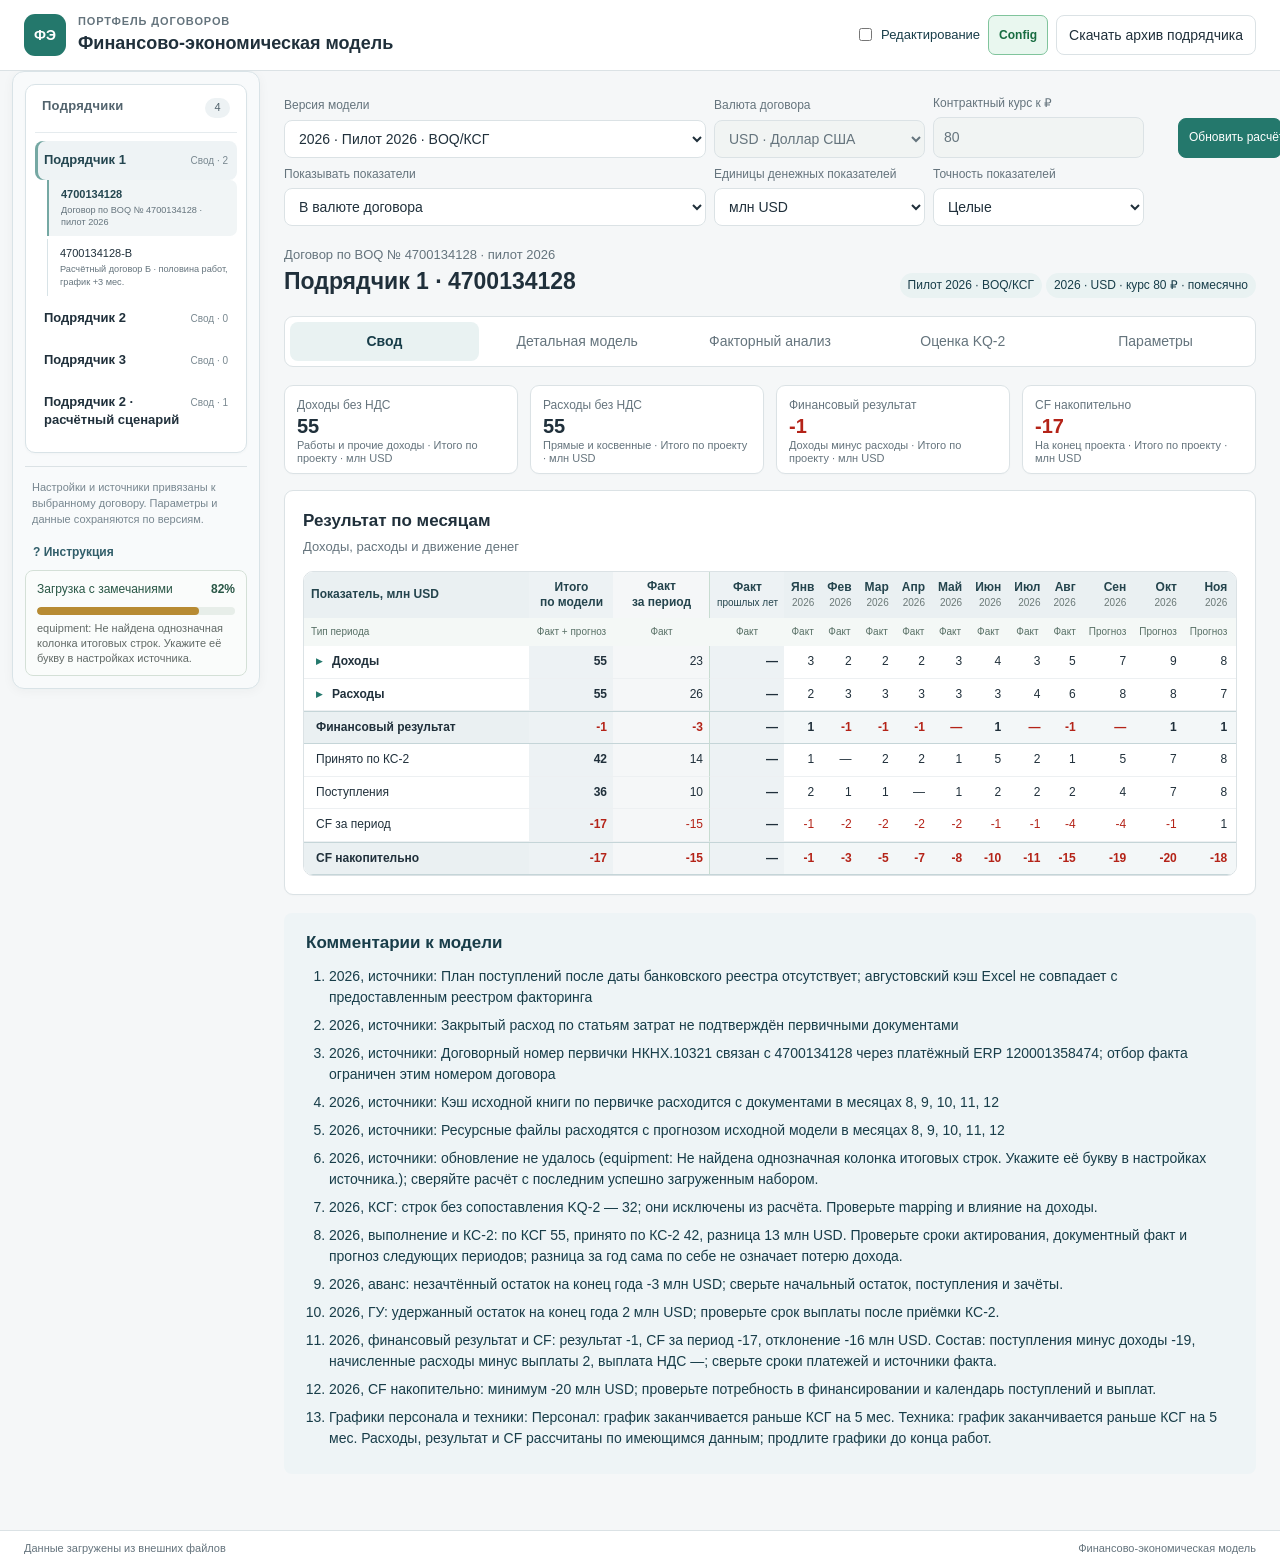
==== commit 21b6a1ac: "Use configurable resource columns in calculations" ====
--- a/index.html
+++ b/index.html
@@ -206,7 +206,7 @@
 <div id="userGuideModal" class="modalback"><div class="modal user-guide" role="dialog" aria-modal="true" aria-labelledby="userGuideTitle"><div class="guide-head"><div><div class="eyebrow">Справка по приложению</div><h2 id="userGuideTitle">Инструкция пользователя</h2><p>От подготовки исходных документов до проверки опубликованной модели.</p></div><button class="close" type="button" data-close="userGuideModal" aria-label="Закрыть инструкцию">×</button></div><div class="guide-layout"><nav class="guide-toc" aria-label="Разделы инструкции"><button type="button" data-guide-target="guide-start">Начало работы</button><button type="button" data-guide-target="guide-objects">Подрядчики и версии</button><button type="button" data-guide-target="guide-sources">Исходные файлы</button><button type="button" data-guide-target="guide-parameters">Цены и расходы</button><button type="button" data-guide-target="guide-fact">Факт и платежи</button><button type="button" data-guide-target="guide-results">Результаты и анализ</button><button type="button" data-guide-target="guide-save">Сохранение и SharePoint</button><button type="button" data-guide-target="guide-admin">Администрирование</button><button type="button" data-guide-target="guide-checks">Проверки и ошибки</button></nav><div class="guide-scroll" tabindex="0">
 <section id="guide-start"><h3>1. Начало работы</h3><p>При открытии приложение читает общий <code>config.json</code>, затем Excel-файл каждого подрядчика по ссылке из конфига. Рабочие изменения находятся в памяти текущей вкладки. Постоянное браузерное хранилище не используется. Для внесения изменений включите «Редактирование» в шапке; для просмотра это не требуется.</p><ol><li>Выберите подрядчика слева, затем его договор и версию года.</li><li>Откройте нужный раздел: «Свод», «Детальная модель», «Факторный анализ», «Оценка KQ-2» или «Параметры».</li><li>После правок скачайте файлы, разместите их на SharePoint и перезагрузите страницу для проверки. Закрытие вкладки до выгрузки теряет рабочие изменения.</li></ol><p class="guide-alert">Надпись «сохранено» внутри формы означает изменение открытой модели. Публикацию на SharePoint выполняет пользователь отдельно.</p></section>
 <section id="guide-objects"><h3>2. Подрядчики, договоры и версии</h3><p>Кнопки «+ Подрядчик» и «Удалить» меняют состав подрядчиков; название выбранного подрядчика редактируется в «Параметры → Договор». «+ Договор» создаёт договор у выбранного подрядчика. У договора может быть несколько версий и календарных лет. Выбор версии над моделью только переключает просмотр.</p><p>«Сохранить версию» создаёт копию выбранной версии в памяти. «+ Предыдущий год» создаёт год с пустыми исходными рядами, а «+ Год из текущего» переносит правила прогноза в следующий год и очищает документный факт. Проверьте источники нового года до использования результата. Денежный остаток связывается с предшествующим годом.</p><p>Нажатие на название подрядчика открывает его свод. В раскрываемом «Составе свода и версиях договоров» выбираются договоры и версии для суммирования; это изменение сохраняется в Excel подрядчика при выгрузке.</p></section>
-<section id="guide-sources"><h3>3. Подготовка и подключение исходных файлов</h3><p>Разместите документы выбранного подрядчика в его папке <code>sources/</code> на SharePoint: BOQ, КСГ (график объёмов), персонал, техника, первичка, платежи, факторинг и применимые реестры ставок. Используйте прямой адрес файла, по которому браузер получает Excel, CSV или TSV; адрес страницы предпросмотра не подходит. Если исходный документ заменён по прежнему адресу, заново нажмите «Обновить расчёты» для чтения новых данных.</p><ol><li>В «Параметры → Источники → Документы и соответствия» нажмите «Настроить» у нужного источника.</li><li>Укажите путь, лист, строку заголовка, начало и конец данных. Для полей выберите заголовок, букву колонки или адрес ячейки.</li><li>Нажмите «Прочитать по ссылке» либо «Выбрать файл», затем «Проверить соответствия» и осмотрите образцы значений.</li><li>После успешной проверки нажмите «Закрыть», а затем «Обновить расчёты» над моделью, чтобы применить данные к версии и проверить расчёт.</li></ol><p>Чтение и предварительный просмотр сами по себе не сохраняют файл источника в книге подрядчика. Успешная проверка записывает путь и правила сопоставления в открытую модель; для сохранения на портале выгрузите обновлённую книгу подрядчика. При ручном выборе локального файла всё равно задайте доступный опубликованный путь для следующего открытия.</p><p>BOQ даёт цены, КСГ — объёмы и даты. В расчёт дохода входят только работы с сопоставленной расценкой. Виды материалов не назначаются автоматически, если исходные документы их не содержат.</p></section>
+<section id="guide-sources"><h3>3. Подготовка и подключение исходных файлов</h3><p>Разместите документы выбранного подрядчика в его папке <code>sources/</code> на SharePoint: BOQ, КСГ (график объёмов), персонал, техника, первичка, платежи, факторинг и применимые реестры ставок. Используйте прямой адрес файла, по которому браузер получает Excel, CSV или TSV; адрес страницы предпросмотра не подходит. Если исходный документ заменён по прежнему адресу, заново нажмите «Обновить расчёты» для чтения новых данных.</p><ol><li>В «Параметры → Источники → Документы и соответствия» нажмите «Настроить» у нужного источника.</li><li>Укажите путь, лист, строку заголовка, начало и конец данных. Для полей выберите заголовок, букву колонки или адрес ячейки. У персонала и техники можно также указать колонку итоговых строк; пустое поле означает автоматическое определение. Даты считываются из заголовков дневных колонок независимо от их положения.</li><li>Нажмите «Прочитать по ссылке» либо «Выбрать файл», затем «Проверить соответствия» и осмотрите образцы значений.</li><li>После успешной проверки нажмите «Закрыть», а затем «Обновить расчёты» над моделью, чтобы применить данные к версии и проверить расчёт.</li></ol><p>Чтение и предварительный просмотр сами по себе не сохраняют файл источника в книге подрядчика. Успешная проверка записывает путь и правила сопоставления в открытую модель; для сохранения на портале выгрузите обновлённую книгу подрядчика. При ручном выборе локального файла всё равно задайте доступный опубликованный путь для следующего открытия.</p><p>BOQ даёт цены, КСГ — объёмы и даты. В расчёт дохода входят только работы с сопоставленной расценкой. Виды материалов не назначаются автоматически, если исходные документы их не содержат.</p></section>
 <section id="guide-parameters"><h3>4. Цены, правила договора и статьи расходов</h3><p>В «Параметры → Договор» задайте название, год, НДС и регламент выполнения. Подписание КС-2 сдвинуто на один месяц после этапа; доля без документации сдвигается ещё на месяц. Валюта версии и контрактный курс к рублю задаются над моделью; курс должен быть положительным. Укажите соответствия номера договора, контрагента и проекта в документах: по ним приложение отбирает факт.</p><p>Расценки работ читаются из BOQ и сопоставляются с KQ-2. Для распределения ставки трубомонтажных работ задайте исходный код, три кода результата и доли с общей суммой 100%. После изменения правил обновите источники и проверьте оценку KQ-2. Вид материала можно назначить в строке KQ-2; это назначение сохраняется в версии.</p><p>В «Параметры → Расходы» проверьте каждую статью: ставку, единицу и валюту ставки, способ расчёта, базу, лаг оплаты, признаки начисления, выплаты и НДС. Ставки можно импортировать из подготовленного Excel. Нулевая ставка остаётся нулевой до подтверждения исходных данных; приложение не должно подставлять произвольную цену. База резерва отпусков выбирается отдельно, а его ставка задаётся в статьях расходов.</p><p>«Корректировки исходных рядов» показывают месяцы выбранного года и дают переключиться между годами договора. Ряд меняет расчёт своего года; свод и детальная модель объединяют выбранные версии годов, а остатки переходят по связи с предыдущим годом. Изменение денежных рядов платежей, авансов и факторинга влияет также на закрытые месяцы; для подтверждённого факта обновляйте документы и затем источники. Ряды, перекрытые КСГ, видами работ или ручным начислением статьи, остаются в версии, но не участвуют в соответствующем расчёте.</p></section>
 <section id="guide-fact"><h3>5. Факт: КС-2, платежи и факторинг</h3><p>Загрузите первичку, платежи и факторинг как источники. Проверьте соответствие подрядчика, номера договора, проекта, валюты, даты и суммы. Граница закрытого фактом периода определяется датами документов; ручную границу применяйте только осознанно, «По документам» возвращает автоматическое определение.</p><p>Для договора с BOQ/КСГ сначала оцените работы по KQ-2 и распределите выполнение по месяцам КСГ согласно долям этапов из настроек подрядчика. Это выполнение попадает в «Доходы» в месяце работ; прочие доходы добавляются отдельно. КС-2 оформляется позже: объём каждого этапа переносится на месяц, а заданная в настройках доля задержанных документов — ещё на один месяц. В закрытые фактом месяцы «Принято по КС-2» берётся из подтверждённой первички, в будущих — из прогноза актирования. Разница годовых итогов дохода и КС-2 возможна из-за переноса через границу года; в полном цикле оформления соответствующие объёмы должны сойтись. После КС-2 формируются поступления с учётом оплаты, зачёта аванса, встречных обязательств и гарантийного удержания. В своде раскройте «Сверка дохода, КС-2 и поступлений», чтобы увидеть график КСГ, принятую сумму, встречные обязательства, гарантийные удержания, зачёт аванса, изменение задолженности и денежные поступления.</p><p>В своде «Принято по КС-2» и «Поступления» отвечают на разные вопросы: акт не равен полученным деньгам. Аванс входит в CF при получении, а его зачёт уменьшает оплату КС и незачтённый аванс без повторного движения денег. В прогнозе можно выбрать пропорциональный зачёт: КС-2 месяца × незачтённый аванс перед зачётом / остаток КС-2 с текущего месяца до конца договора; сумма ограничена КС-2 и доступным авансом. Факт зачёта остаётся по первичке. Авансы из реестра с иным контрагентом относятся к договору только при совпадении номера ERP, проекта и номера строительного договора в назначении, с явным предупреждением для проверки основания. Гарантийное удержание остаётся в расчёте до фактической выплаты; прогнозная выплата ставится на месяц после последней приемки КС-2 и входит в поступления и CF. В «Параметры → Договор» укажите подтверждённые остатки на начало первого года; для моделей без графика КС-2 месяц выплаты ГУ можно задать вручную. При связанных годах остатки переносятся автоматически. Если даты окончания и прежнего аванса нет, годовой CF нельзя считать итогом всего проекта. Факторинг и встречные обязательства отражаются отдельно. Зачёт аванса при пустом реестре авансов текущего договора может быть обоснован сальдированием с другим договором: сверяйте встречный договор, документ основания и обе задолженности. Отсутствие платежей не является причиной удалять корректную первичку.</p><p>Для сценарной проверки создавайте явно названную тестовую версию и держите её файл отдельно от планового конфига. Условные документы не являются фактической отчётностью.</p></section>
 <section id="guide-results"><h3>6. Чтение результатов</h3><p>«Свод» показывает доходы, расходы, финансовый результат и CF накопительно по годам и всему выбранному договору. В таблице слева общий итог и подтверждённый документами факт, далее месяцы выбранного года и итоги других лет. Прочерк обозначает ноль в выбранной точности; единицы денежных показателей выбираются один раз над моделью. Рядом выберите целые числа (по умолчанию), десятые или сотые для отображения расчётных показателей. Это не меняет исходные данные, точность расчёта и выгружаемую модель.</p><p>«Детальная модель» раскрывает технико-экономические, экономические и финансовые строки по месяцам. Нажимайте на группу, чтобы увидеть состав затрат и платежей. Финансовый результат — начисленные доходы минус расходы; CF учитывает время поступлений, выплат и НДС. Поэтому прибыльный год может иметь отрицательный денежный остаток. Раскрытие CF помогает проследить разницу. В финансовых показателях начисления и поступления отображаются положительно, зачёты, удержания и выплаты подрядчика — отрицательно. «Зачёты» складывают отрицательные зачёт авансов и взаимозачёты без движения денег. «ГУ» показывает начисление к выплате за вычетом удержания; положительное удержание увеличивает остаток ГУ в расчёте, но в таблице отражается с минусом. В текущем расчёте эта последняя сумма совпадает с фактической или прогнозной выплатой ГУ, которая отдельно входит в «Поступления». «Незачтённый аванс» — остаток на конец периода, а не сумма месячных оборотов.</p><p>«Оценка KQ-2» показывает укрупнение BOQ, ставки, сопоставленные объёмы КСГ и проектные материалы. Для факторного анализа выберите договор и исходную версию нужного года, включите редактирование и нажмите «+ Альтернативная версия» на вкладке анализа. Приложение скопирует данные в новую версию этого же договора и года; исходная останется базой. В альтернативе измените ставки и параметры либо настройте другие BOQ и КСГ и нажмите «Обновить расчёты» над моделью. Вернитесь к факторному анализу: текущая версия указана рядом, а в списке выберите модель для сравнения. Отклонение рассчитывается как текущая минус сравниваемая. Сравнение допускает версии разных лет одного договора при сопоставимых валютах или заданном курсе к рублю. Изменение объёма и цены работ рассчитывается по устойчивым ключам сопоставленных видов работ. Расходы показаны отдельно; при отсутствии сопоставимого физического параметра отклонение статьи целиком относится к фактору цены. Затем скачайте файл подрядчика и опубликуйте его вручную. Свод и детальная модель подрядчика суммируют выбранные договоры одного периода; состав выбирается в раскрываемом блоке.</p></section>
@@ -1256,7 +1256,7 @@
 function safeURL(path){const url=new URL(path,state.portalRootUrl||location.href);if(!['http:','https:','file:'].includes(url.protocol))throw Error('Допустимы ссылки HTTP(S) или относительные пути к файлам.');if(/\.xlsx$/i.test(url.pathname)&&(/(^|\.)sharepoint\.com$/i.test(url.hostname)||url.hostname==='sp.sibur.local')&&!url.searchParams.has(''))url.searchParams.append('','1');return url;}
 function openSource(k){sourceKey=k;sourceDraft=sourceProfile(k);sourceDraft.overrides=sourceDraft.overrides||{};previewCandidate=null;$('sourceDoneButton').hidden=true;$('sourceTitle').textContent=SOURCE_KEYS.find(x=>x[0]===k)[1]+' · источник и соответствия';$('sourceModal').classList.add('show');renderSourceEditor();$('sourcePreview').innerHTML='';const token=sourceToken(k),path=sourceDraft.path;if(path&&!sourceCache.has(token)){$('sourcePreview').textContent='Читаю колонки исходного файла…';fetchWorkbook(path).then(({book})=>{if(sourceKey!==k||sourceToken(k)!==token||!$('sourceModal').classList.contains('show'))return;book.sourcePath=path;sourceCache.set(token,book);sourceDraft.sheet=sourceDraft.sheet||book.sheets.find(x=>(sourceDraft.sheetAliases||[]).some(a=>norm(a)===norm(x.name)))?.name||book.sheets[0]?.name||'';if(!$('sourceEditor').contains(document.activeElement))renderSourceEditor();$('sourcePreview').textContent='Колонки прочитаны из файла. Названия и адреса показаны ниже. Если вы редактируете ссылку, поля обновятся после команды «Прочитать по ссылке».';}).catch(err=>{if(sourceKey===k&&sourceToken(k)===token&&$('sourceModal').classList.contains('show'))$('sourcePreview').textContent='Не удалось прочитать файл по ссылке: '+err.message;});}}
 function renderSourceEditor(){const p=sourceDraft,book=sourceCache.get(sourceToken()),fields={...(p.fields||{})};Object.keys(p.overrides||{}).forEach(k=>fields[k]=fields[k]||[]);const bind=version().bindings[sourceKey]||{},sheet=book?.sheets.find(x=>x.name===p.sheet),resolved=sheet?resolveFields(p,sheet).resolved:{};
- $('sourceEditor').innerHTML=`<div class="formgrid"><div class="wide"><label for="sourcePath">Ссылка на документ или относительный путь</label><input id="sourcePath" value="${esc(p.path||'')}" placeholder="data/sources/document.xlsx"></div><div><label for="sourceSheet">Лист Excel</label><input id="sourceSheet" list="sheetOptions" value="${esc(p.sheet||'')}" placeholder="Выберите после чтения файла"><datalist id="sheetOptions">${(book?.sheets||[]).map(x=>`<option value="${esc(x.name)}">`).join('')}</datalist></div><div><label for="sourceHeader">Строка заголовков (0 — найти по полям)</label><input id="sourceHeader" type="number" min="0" max="1048576" value="${p.headerRow?.mode==='manual'?p.headerRow.fallback:0}"></div><div><label for="sourceStart">Первая строка данных (0 — после заголовка)</label><input id="sourceStart" type="number" min="0" value="${p.startRow||0}"></div><div><label for="sourceEnd">Последняя строка данных (0 — до конца)</label><input id="sourceEnd" type="number" min="0" value="${p.endRow||0}"></div></div><div class="actions"><button class="btn" id="readSourceUrl">Прочитать по ссылке</button><button class="btn" id="readSourceFile">Выбрать файл</button><span class="sub">Excel .xlsx, CSV, TSV</span></div><details class="group-panel" open><summary>Поля документа → колонки или ячейки</summary><div class="group-content"><p class="sub">Для колонки укажите букву (D, AA), для ячейки — адрес (D12). По заголовку можно оставить встроенные варианты или указать точное название.</p>${Object.entries(fields).map(([k,aliases])=>{const detected=resolved[k],f=p.overrides[k]||((detected&&!detected.cell)?{mode:'column',value:columnName(detected.col)}:{mode:'header',value:Array.isArray(aliases)?aliases[0]||'':''});return `<div class="source-fields"><div><b>${esc((Array.isArray(aliases)?aliases.find(a=>/[А-Яа-яЁё]/.test(a)):null)||k)}</b>${p.requiredFields?.includes(k)?' *':''}</div><select data-field-mode="${esc(k)}">${[['header','Заголовок'],['column','Колонка'],['cell','Ячейка']].map(([a,b])=>`<option value="${a}" ${f.mode===a?'selected':''}>${b}</option>`).join('')}</select><input data-field-value="${esc(k)}" value="${esc(f.value)}" aria-label="${esc((Array.isArray(aliases)?aliases.find(a=>/[А-Яа-яЁё]/.test(a)):null)||k)} — источник"></div>`;}).join('')}</div></details>
+ $('sourceEditor').innerHTML=`<div class="formgrid"><div class="wide"><label for="sourcePath">Ссылка на документ или относительный путь</label><input id="sourcePath" value="${esc(p.path||'')}" placeholder="data/sources/document.xlsx"></div><div><label for="sourceSheet">Лист Excel</label><input id="sourceSheet" list="sheetOptions" value="${esc(p.sheet||'')}" placeholder="Выберите после чтения файла"><datalist id="sheetOptions">${(book?.sheets||[]).map(x=>`<option value="${esc(x.name)}">`).join('')}</datalist></div><div><label for="sourceHeader">Строка заголовков (0 — найти по полям)</label><input id="sourceHeader" type="number" min="0" max="1048576" value="${p.headerRow?.mode==='manual'?p.headerRow.fallback:0}"></div><div><label for="sourceStart">Первая строка данных (0 — после заголовка)</label><input id="sourceStart" type="number" min="0" value="${p.startRow||0}"></div><div><label for="sourceEnd">Последняя строка данных (0 — до конца)</label><input id="sourceEnd" type="number" min="0" value="${p.endRow||0}"></div>${['personnel','equipment'].includes(sourceKey)?`<div><label for="sourceSummaryColumn">Колонка итоговых строк (пусто — определить)</label><input id="sourceSummaryColumn" value="${esc(p.summaryColumn||'')}" placeholder="J или K"></div>`:''}</div><div class="actions"><button class="btn" id="readSourceUrl">Прочитать по ссылке</button><button class="btn" id="readSourceFile">Выбрать файл</button><span class="sub">Excel .xlsx, CSV, TSV</span></div><details class="group-panel" open><summary>Поля документа → колонки или ячейки</summary><div class="group-content"><p class="sub">Для колонки укажите букву (D, AA), для ячейки — адрес (D12). По заголовку можно оставить встроенные варианты или указать точное название.</p>${Object.entries(fields).map(([k,aliases])=>{const detected=resolved[k],f=p.overrides[k]||((detected&&!detected.cell)?{mode:'column',value:columnName(detected.col)}:{mode:'header',value:Array.isArray(aliases)?aliases[0]||'':''});return `<div class="source-fields"><div><b>${esc((Array.isArray(aliases)?aliases.find(a=>/[А-Яа-яЁё]/.test(a)):null)||k)}</b>${p.requiredFields?.includes(k)?' *':''}</div><select data-field-mode="${esc(k)}">${[['header','Заголовок'],['column','Колонка'],['cell','Ячейка']].map(([a,b])=>`<option value="${a}" ${f.mode===a?'selected':''}>${b}</option>`).join('')}</select><input data-field-value="${esc(k)}" value="${esc(f.value)}" aria-label="${esc((Array.isArray(aliases)?aliases.find(a=>/[А-Яа-яЁё]/.test(a)):null)||k)} — источник"></div>`;}).join('')}</div></details>
  <details class="group-panel"><summary>Дополнительное ручное соответствие</summary><div class="group-content"><p class="sub">Основные показатели считываются автоматически по правилам договора. Здесь можно добавить отдельный месячный ряд: выбрать показатель и указать адреса 12 ячеек либо колонки даты и значения. Исходный файл не меняется.</p><div class="binding-row"><label>Показатель<select id="bindTarget">${SERIES.map(([k,l])=>`<option value="driver:${k}" ${bind.target==='driver:'+k?'selected':''}>${l}</option>`).join('')}${COST_DEFS.map(x=>`<option value="cost:${x[2]}" ${bind.target==='cost:'+x[2]?'selected':''}>Расход: ${x[0]==='direct'?'прямой':'косвенный'} · ${x[1]}</option>`).join('')}${COST_DEFS.map(x=>`<option value="payment:${x[2]}" ${bind.target==='payment:'+x[2]?'selected':''}>Выплата: ${x[0]==='direct'?'прямая':'косвенная'} · ${x[1]}</option>`).join('')}</select></label><label>Способ<select id="bindMode"><option value="cells" ${bind.mode!=='rows'?'selected':''}>12 месячных ячеек</option><option value="rows" ${bind.mode==='rows'?'selected':''}>По датам в строках</option></select></label><label>Диапазон / 12 адресов по месяцам<input id="bindCells" value="${esc(bind.cells||'')}" placeholder="B12:M12 или B12,B15,…"></label></div><div class="binding-row"><label>Колонка даты<input id="bindDate" value="${esc(bind.date||'')}" placeholder="A или @document_date"></label><label>Колонка значения<input id="bindValue" value="${esc(bind.value||'')}" placeholder="F или @amount_without_vat"></label><label>Коэффициент перевода в рубли / единицы<input id="bindScale" type="number" step="any" value="${bind.scale??1}"></label></div><div class="binding-row"><label>Отбор по колонке (необязательно)<input id="bindFilterCol" value="${esc(bind.filterCol||'')}" placeholder="C или @expense_type"></label><label>Значение отбора<input id="bindFilterValue" value="${esc(bind.filterValue||'')}"></label><label><input type="checkbox" id="bindScope" ${bind.scope!==false?'checked':''}> Отбирать текущего подрядчика и договор по настроенным полям</label></div><p class="sub">Для режима ячеек диапазон должен уже относиться к выбранному договору. В числовых рядах пустые или текстовые значения считаются ошибкой.</p><button class="btn" id="previewBinding">Проверить месячные итоги</button><div id="bindingPreview"></div></div></details>`;
  $('sourceEditor').querySelectorAll('[data-field-value]').forEach(el=>{el.title='Укажите точное название заголовка, букву колонки или адрес ячейки в выбранном листе Excel. Найденная колонка уже подставлена.';});
  $('sourceEditor').querySelectorAll('input,select').forEach(x=>x.disabled=!editMode);
@@ -1264,7 +1264,7 @@
  $('sourceEditor').addEventListener('change',invalidatePreview,{once:true});applyHelp($('sourceModal'));
 }
 function invalidatePreview(){previewCandidate=null;$('sourceDoneButton').hidden=true;$('bindingPreview').innerHTML='';}
-function collectSource(){if(!editMode)return sourceDraft;const p=clone(sourceDraft);p.path=$('sourcePath').value.trim();if(p.path)safeURL(p.path);p.sheet=$('sourceSheet').value.trim();const h=Number($('sourceHeader').value);if(!Number.isInteger(h)||h<0)throw Error('Строка заголовков должна быть целым неотрицательным числом.');p.headerRow={...(p.headerRow||{}),mode:h?'manual':'auto',fallback:h||p.headerRow?.fallback||1};p.startRow=Number($('sourceStart').value)||0;p.endRow=Number($('sourceEnd').value)||0;if(!Number.isInteger(p.startRow)||!Number.isInteger(p.endRow)||p.startRow<0||p.endRow<0||(p.endRow&&p.startRow>p.endRow))throw Error('Проверьте границы строк.');p.overrides={};for(const el of $('sourceEditor').querySelectorAll('[data-field-mode]')){const k=el.dataset.fieldMode,value=[...$('sourceEditor').querySelectorAll('[data-field-value]')].find(x=>x.dataset.fieldValue===k).value.trim();if(el.value==='column'&&!/^[A-Z]{1,3}$/i.test(value))throw Error(k+': укажите букву колонки.');if(el.value==='cell'&&!/^\$?[A-Z]{1,3}\$?[1-9]\d*$/i.test(value))throw Error(k+': укажите адрес ячейки.');p.overrides[k]={mode:el.value,value};}return p;}
+function collectSource(){if(!editMode)return sourceDraft;const p=clone(sourceDraft);p.path=$('sourcePath').value.trim();if(p.path)safeURL(p.path);p.sheet=$('sourceSheet').value.trim();const h=Number($('sourceHeader').value);if(!Number.isInteger(h)||h<0)throw Error('Строка заголовков должна быть целым неотрицательным числом.');p.headerRow={...(p.headerRow||{}),mode:h?'manual':'auto',fallback:h||p.headerRow?.fallback||1};p.startRow=Number($('sourceStart').value)||0;p.endRow=Number($('sourceEnd').value)||0;if(!Number.isInteger(p.startRow)||!Number.isInteger(p.endRow)||p.startRow<0||p.endRow<0||(p.endRow&&p.startRow>p.endRow))throw Error('Проверьте границы строк.');if(['personnel','equipment'].includes(sourceKey)){p.summaryColumn=$('sourceSummaryColumn').value.trim().toUpperCase();if(p.summaryColumn&&!/^[A-Z]{1,3}$/.test(p.summaryColumn))throw Error('Для итоговых строк укажите букву колонки.');}p.overrides={};for(const el of $('sourceEditor').querySelectorAll('[data-field-mode]')){const k=el.dataset.fieldMode,value=[...$('sourceEditor').querySelectorAll('[data-field-value]')].find(x=>x.dataset.fieldValue===k).value.trim();if(el.value==='column'&&!/^[A-Z]{1,3}$/i.test(value))throw Error(k+': укажите букву колонки.');if(el.value==='cell'&&!/^\$?[A-Z]{1,3}\$?[1-9]\d*$/i.test(value))throw Error(k+': укажите адрес ячейки.');p.overrides[k]={mode:el.value,value};}return p;}
 function collectBinding(){return {target:$('bindTarget').value,mode:$('bindMode').value,cells:$('bindCells').value.trim(),date:$('bindDate').value.trim(),value:$('bindValue').value.trim(),scale:Number($('bindScale').value),filterCol:$('bindFilterCol').value.trim(),filterValue:$('bindFilterValue').value.trim(),scope:$('bindScope').checked};}
 function saveSource(){if(!requireEdit())return;try{sourceDraft=collectSource();const d=contract(),v=version();if(v.factorBaseVersionId){v.sourceProfiles=v.sourceProfiles||{};v.sourceProfiles[sourceKey]=clone(sourceDraft);}else{d.sourceProfiles=d.sourceProfiles||{};d.sourceProfiles[sourceKey]=clone(sourceDraft);}v.sourceFiles=v.sourceFiles||{};v.sourceFiles[sourceKey]=sourceDraft.path;v.bindings[sourceKey]=collectBinding();persist(true);renderSources();return true;}catch(e){notify(e.message);return false;}}
 async function loadSourceURL(){try{sourceDraft=collectSource();if(!sourceDraft.path)throw Error('Укажите ссылку на документ.');$('sourcePreview').textContent='Чтение документа…';const u=safeURL(sourceDraft.path),r=await fetch(u,{cache:'no-store',credentials:u.origin===location.origin?'same-origin':'omit'});if(!r.ok)throw Error('HTTP '+r.status);await acceptSource(await r.arrayBuffer(),u.pathname.split('/').at(-1));}catch(e){$('sourcePreview').textContent='Не удалось прочитать источник: '+e.message+'. Можно выбрать файл вручную.';}}
@@ -1281,7 +1281,7 @@
 }
 function fieldValue(s,ref,row){return ref?.cell?s.rows[ref.cell.row]?.[ref.cell.col]:s.rows[row]?.[ref?.col];}
 function columnName(n){let out='';for(n++;n>0;n=Math.floor((n-1)/26))out=String.fromCharCode(65+(n-1)%26)+out;return out;}
-function previewFields(){try{sourceDraft=collectSource();const readBook=sourceCache.get(sourceToken());if(readBook?.sourcePath!==sourceDraft.path)throw Error('Ссылка изменена. Сначала нажмите «Прочитать по ссылке», затем повторите проверку.');const s=sheetFor(sourceDraft),r=resolveFields(sourceDraft,s);$('sourcePreview').innerHTML=`<div class="note ${r.issues.length?'warning':''}">${r.issues.length?esc(r.issues.join('; ')):'Обязательные поля найдены. Проверьте образцы значений.'} Строка заголовков: ${r.headerRow+1}.</div><div class="tablewrap space"><table class="mapping-preview"><thead><tr><th>Поле</th><th>Адрес</th><th>Образец</th></tr></thead><tbody>${Object.entries(r.resolved).map(([k,v])=>`<tr><td>${esc((sourceDraft.fields?.[k]||[]).find(a=>/[А-Яа-яЁё]/.test(a))||k)}</td><td>${v.cell?columnName(v.cell.col)+(v.cell.row+1):columnName(v.col)}</td><td>${esc([0,1,2].map(i=>fieldValue(s,v,r.start+i)??'∅').join(' · '))}</td></tr>`).join('')}</tbody></table></div>`;if(!r.issues.length&&editMode&&saveSource()){$('sourcePreview').insertAdjacentHTML('afterbegin','<div class="note" role="status">✓ Файл прочитан, соответствия проверены и настройки применены к открытой версии. Для сохранения на SharePoint выгрузите обновлённую книгу подрядчика.</div>');$('sourceDoneButton').hidden=false;}else $('sourceDoneButton').hidden=true;}catch(e){$('sourceDoneButton').hidden=true;$('sourcePreview').textContent=e.message;}}
+function previewFields(){try{sourceDraft=collectSource();const readBook=sourceCache.get(sourceToken());if(readBook?.sourcePath!==sourceDraft.path)throw Error('Ссылка изменена. Сначала нажмите «Прочитать по ссылке», затем повторите проверку.');const s=sheetFor(sourceDraft),r=resolveFields(sourceDraft,s);if(!r.issues.length&&['personnel','equipment'].includes(sourceKey))buildResourceSeries(readBook,contract().sourceIdentities?.[sourceKey],version().year,sourceKey,sourceDraft);$('sourcePreview').innerHTML=`<div class="note ${r.issues.length?'warning':''}">${r.issues.length?esc(r.issues.join('; ')):'Обязательные поля найдены. Проверьте образцы значений.'} Строка заголовков: ${r.headerRow+1}.</div><div class="tablewrap space"><table class="mapping-preview"><thead><tr><th>Поле</th><th>Адрес</th><th>Образец</th></tr></thead><tbody>${Object.entries(r.resolved).map(([k,v])=>`<tr><td>${esc((sourceDraft.fields?.[k]||[]).find(a=>/[А-Яа-яЁё]/.test(a))||k)}</td><td>${v.cell?columnName(v.cell.col)+(v.cell.row+1):columnName(v.col)}</td><td>${esc([0,1,2].map(i=>fieldValue(s,v,r.start+i)??'∅').join(' · '))}</td></tr>`).join('')}</tbody></table></div>`;if(!r.issues.length&&editMode&&saveSource()){$('sourcePreview').insertAdjacentHTML('afterbegin','<div class="note" role="status">✓ Файл прочитан, соответствия проверены и настройки применены к открытой версии. Для сохранения на SharePoint выгрузите обновлённую книгу подрядчика.</div>');$('sourceDoneButton').hidden=false;}else $('sourceDoneButton').hidden=true;}catch(e){$('sourceDoneButton').hidden=true;$('sourcePreview').textContent=e.message;}}
 function numeric(value,cell){if(typeof value==='number'&&Number.isFinite(value))return value;if(typeof value==='string'){const s=value.trim().replace(/[\s\u00a0]/g,'').replace(',','.');if(s&&/^[+-]?(?:\d+(?:\.\d*)?|\.\d+)$/.test(s)&&Number.isFinite(Number(s)))return Number(s);}throw Error('В '+cell+' ожидается число, получено: '+String(value??'пусто'));}
 function sourceDate(value){if(typeof value==='number'&&Number.isFinite(value))return new Date(Date.UTC(1899,11,30)+Math.round(value*86400000));const s=String(value??'').trim();let m=/^(\d{4})-(\d{2})-(\d{2})(?:T.*)?$/.exec(s);let y,mo,d;if(m){y=+m[1];mo=+m[2];d=+m[3];}else{m=/^(\d{1,2})[./](\d{1,2})[./](\d{4})$/.exec(s);if(!m)throw Error('Не распознана дата: '+s);d=+m[1];mo=+m[2];y=+m[3];}const date=new Date(Date.UTC(y,mo-1,d));if(date.getUTCFullYear()!==y||date.getUTCMonth()!==mo-1||date.getUTCDate()!==d)throw Error('Неверная дата: '+s);return date;}
 function cellsList(raw){const s=raw.trim();if(s.includes(':')){const [a,b,...rest]=s.split(':');if(rest.length)throw Error('Укажите один диапазон.');const from=address(a),to=address(b);if(from.row!==to.row&&from.col!==to.col)throw Error('Диапазон должен быть одной строкой или колонкой.');const n=Math.max(to.row-from.row,to.col-from.col)+1;if(n!==12)throw Error('Нужны ровно 12 ячеек, по одной на месяц.');return Array.from({length:n},(_,i)=>({row:from.row+(to.row>from.row?i:0),col:from.col+(to.col>from.col?i:0)}));}const list=s.split(/[,;\s]+/).filter(Boolean).map(address);if(list.length!==12)throw Error('Нужны ровно 12 адресов по порядку месяцев.');return list;}
@@ -1378,16 +1378,21 @@
  }
  return linked;
 }
-function buildResourceSeries(book,identity,year,kind){
- const sheet=book.sheets.find(x=>norm(x.name)===norm(kind==='personnel'?'Персонал':'Техника'))||book.sheets[0];
+function buildResourceSeries(book,identity,year,kind,profile){
+ const sheet=book.sheets.find(x=>x.name===profile?.sheet)||book.sheets.find(x=>norm(x.name)===norm(kind==='personnel'?'Персонал':'Техника'))||book.sheets[0];
  if(!identity?.contractor||!sheet)throw Error('Для ресурса не задан подрядчик или лист.');
- if(!sheet.rows.some((row,r)=>r>3&&r<Math.min(sheet.rows.length,350)&&norm(row?.[2])===norm(identity.contractor)))throw Error('Подрядчик не найден в ресурсном документе.');
- const labels=kind==='personnel'?{directPeople:'Основные рабочие',indirectPeople:'Косвенный персонал',scaffoldPeople:'Лесовики'}:{equipmentHours:'Итого:'},col=kind==='personnel'?9:10,summary={};
- for(const [key,label] of Object.entries(labels)){
-  const matches=sheet.rows.map((row,index)=>norm(row?.[col])===norm(label)?index:-1).filter(index=>index>=0);
-  if(matches.length!==1)throw Error('Нет однозначной итоговой строки: '+label);
-  summary[key]=sheet.rows[matches[0]];
- }
+ const mapping=resolveFields(profile||{},sheet);
+ if(mapping.issues.length)throw Error('Проверьте соответствия ресурса: '+mapping.issues.join('; '));
+ const contractorCol=mapping.resolved.contractor?.col;
+ if(contractorCol===undefined)throw Error('Не найдена колонка подрядчика в ресурсном документе.');
+ if(!sheet.rows.some((row,r)=>r>mapping.headerRow&&r<Math.min(sheet.rows.length,350)&&norm(row?.[contractorCol])===norm(identity.contractor)))throw Error('Подрядчик не найден в ресурсном документе.');
+ const labels=kind==='personnel'?{directPeople:'Основные рабочие',indirectPeople:'Косвенный персонал',scaffoldPeople:'Лесовики'}:{equipmentHours:'Итого:'};
+ const matchesAt=col=>Object.fromEntries(Object.entries(labels).map(([key,label])=>[key,sheet.rows.map((row,index)=>norm(row?.[col])===norm(label)?index:-1).filter(index=>index>=0)]));
+ const unique=matches=>Object.values(matches).every(rows=>rows.length===1);
+ let summaryCol,summaryMatches;
+ if(profile?.summaryColumn){summaryCol=colIndex(profile.summaryColumn);summaryMatches=matchesAt(summaryCol);if(!unique(summaryMatches))throw Error('В колонке '+profile.summaryColumn+' итоговые строки не найдены однозначно.');}
+ else{const candidates=[];for(let col=0;col<Math.min(40,Math.max(...sheet.rows.slice(0,10).map(row=>row?.length||0),0));col++){const found=matchesAt(col);if(unique(found))candidates.push({col,found});}if(candidates.length!==1)throw Error('Не найдена однозначная колонка итоговых строк. Укажите её букву в настройках источника.');summaryCol=candidates[0].col;summaryMatches=candidates[0].found;}
+ const summary=Object.fromEntries(Object.keys(labels).map(key=>[key,sheet.rows[summaryMatches[key][0]]]));
  const headers=sheet.rows.find(row=>row?.filter(x=>{try{return sourceDate(x).getUTCFullYear()===year;}catch(e){return false;}}).length>=12)||[];
  const dates=headers.map((value,col)=>{try{const date=sourceDate(value);return date.getUTCFullYear()===year?{col,date}:null;}catch(e){return null;}}).filter(Boolean);
  if(!dates.length)throw Error('Не найдены дневные колонки '+year+' года.');
@@ -1410,7 +1415,7 @@
  }
  return missing;
 }
-async function loadWorkSources(showNotice=true){const v=version();if(!v)return;setDataLoadStatus('loading','Загрузка данных',`BOQ, КСГ и документы договора ${contract()?.number||''}`,70);const c=contractor(),boqConfig=c?.sourceMapping?.sources?.boq||{},sourcePath=key=>workSourcePath(c,contract(),v,key),boqPath=sourcePath('boq'),ksgPath=sourcePath('ksg'),sourceCurrency=v.sourceCurrency||boqConfig.currency;v.workSourceMeta={...(v.workSourceMeta||{}),loading:true};renderKqEstimate();try{if(!CURRENCIES[sourceCurrency])throw Error('Не указана валюта BOQ для выбранного договора.');if(!boqPath||!ksgPath)throw Error('Для договора требуются отдельные ссылки на BOQ и КСГ.');if(sourceCurrency!==v.currency)throw Error(`Валюта BOQ (${sourceCurrency}) не совпадает с валютой договора (${v.currency}). Исправьте валюту версии или настройку источника.`);const identity=contract().sourceIdentities?.primary_documents,bankIdentity=contract().sourceIdentities?.payments,resourceIdentities=contract().sourceIdentities||{};if(!identity?.contractNumber||!identity?.contractor||!bankIdentity?.contractNumber||!bankIdentity?.contractor)throw Error('Настройте договор и контрагента в первичке и платежах.');const resourceKeys=['personnel','equipment'],resources=await Promise.all(resourceKeys.map(async key=>{if(!resourceIdentities[key]?.contractor)return null;try{const data=await loadFirstWorkbook([sourcePath(key)]);return{key,data,series:buildResourceSeries(data.book,resourceIdentities[key],v.year,key)};}catch(e){return{key,error:e.message};}}));const [boq,ksg,primary,payments,factoring]=await Promise.all([loadFirstWorkbook([boqPath]),loadFirstWorkbook([ksgPath]),identity?loadFirstWorkbook([sourcePath('primary_documents')]):null,bankIdentity?loadFirstWorkbook([sourcePath('payments')]):null,identity&&bankIdentity?loadFirstWorkbook([sourcePath('factoring')]):null]);setDataLoadStatus('loading','Загрузка данных','Обработка документов и построение модели',90);if(resources.some(x=>x?.error))throw Error(resources.filter(x=>x?.error).map(x=>x.key+': '+x.error).join('; '));if(!contract().sourceIdentityConfirmed||!boq.book.sheets.some(sheet=>sheet.rows.slice(0,12).some(row=>(row||[]).some(cell=>String(cell??'').includes(contract().number)))))throw Error('Номер договора не подтверждён в BOQ. Сопоставьте договор и источник перед применением.');boqBook=boq.book,ksgBook=ksg.book,built=buildKqEstimate(boqBook,{manualOverrides:v.sourceKqOverrides!==false}),allItems=buildKsgItems(ksgBook,built.estimate,v.year),items=allItems.filter(item=>item.matchRule==='exact'),ksgRevenue=buildKsgRevenue(ksgBook,v.year,built.estimate,items),control=DataAdapter.workChainControl(built.estimate,items),primaryActuals=identity?buildPrimaryActuals(primary.book,identity,v.year,v.currency,{allowEmpty:v.expectNoActuals===true}):null,bankActuals=primaryActuals&&bankIdentity?buildBankActuals(payments.book,bankIdentity,contract().number,v.year,v.currency):null,factoringActuals=primaryActuals&&bankIdentity?buildFactoringActuals(factoring.book,identity,bankIdentity.project,v.year,v.currency):null,linkedPayments=primaryActuals&&bankIdentity?countLinkedBankPayments(payments.book,bankIdentity,contract().number,v.currency,primaryActuals.paidGross):0;if(primaryActuals&&bankIdentity&&!v.priorVersionId&&(!Number(v.openingAdvance)||v.workSourceMeta?.openingAdvanceSource)){const previousBank=buildBankActuals(payments.book,bankIdentity,contract().number,v.year,v.currency,{beforeYear:v.year}),previousPrimary=buildPrimaryActuals(primary.book,identity,v.year,v.currency,{allowEmpty:true,beforeYear:v.year}),balance=sum(previousBank.advances)-sum(previousPrimary.advanceOffset);if(balance>=-1e-6){v.openingAdvance=Math.max(0,balance);v.workSourceMeta.openingAdvanceSource=previousBank.count>0||previousPrimary.count>0;v.workSourceMeta.openingAdvanceReceipts=sum(previousBank.advances);v.workSourceMeta.openingAdvanceOffsets=sum(previousPrimary.advanceOffset);v.workSourceMeta.openingAdvanceCounterparties=previousBank.advanceCounterparties;}}if(primaryActuals&&(primaryActuals.count>0&&bankActuals.count>0&&linkedPayments<Math.min(2,bankActuals.count)||v.expectNoActuals&&(!primaryActuals.count&&(bankActuals.count||factoringActuals.count))))throw Error('Не подтверждена документная связь договора или появились платежи без первички.');v.kqEstimate=control.rows;v.workItems=items;v.drivers.ksgRevenue=ksgRevenue.execution;v.drivers.ksgMaterialsRevenue=ksgRevenue.materialsRevenue;v.materialForecastByKq=ksgRevenue.materialsByKq;v.drivers.ks2Accepted=ksgRevenue.ks2;if(primaryActuals){v.drivers.primaryExecuted=primaryActuals.actual;v.drivers.primaryDeductions=primaryActuals.deductions;v.drivers.primaryAdvanceOffset=primaryActuals.advanceOffset;v.drivers.primaryGuaranteeHold=primaryActuals.guaranteeHold;v.primaryMonthsWithDocuments=primaryActuals.months;if(v.closedThroughManual!==true)v.actualThroughMonth=Math.max(0,...primaryActuals.months.map((present,m)=>present?m+1:0));v.primaryIdentityConfirmed=primaryActuals.count>0;}if(bankActuals){v.drivers.payments=bankActuals.payments;v.drivers.advances=bankActuals.advances;v.drivers.paymentVat=bankActuals.paymentVat;v.drivers.advanceVat=bankActuals.advanceVat;v.drivers.factoring=factoringActuals.amounts;v.drivers.advanceOffset=primaryActuals.advanceOffset;v.paymentActualMonths=bankActuals.months.map((x,m)=>x||factoringActuals.months[m]);v.cashFlowBasis='source_model';}const resourceGaps=resources.filter(x=>x?.series).map(resource=>({key:resource.key,months:applyResourceSeries(v,resource)})).filter(x=>x.months.length);v.revenueBasis='ksg';v.drivers.physicalVolume=Array.from({length:12},(_,m)=>sum(items.map(x=>x.volumes[m])));v.workSourceMeta={...v.workSourceMeta,blockers:[...(v.workSourceMeta.blockers||[]).filter(x=>!x.startsWith('Подключите BOQ')&&!x.startsWith('Неполный график ')),...resourceGaps.map(x=>`Неполный график ${x.key==='equipment'?'техники':'персонала'}: нет подтверждённых дневных значений за месяцы ${x.months.join(', ')} ${v.year} года; ряд не заполняется из сохранённого прогноза.`)],loading:false,error:null,sourceContractNumber:contract().number,primarySourceContract:identity?.contractNumber||null,bankSourceContract:bankIdentity?.contractNumber||null,primaryRows:primaryActuals?.count||0,primaryPaymentMatches:linkedPayments,bankRows:bankActuals?.count||0,advanceCounterparties:bankActuals?.advanceCounterparties||[],factoringRows:factoringActuals?.count||0,sourcePaths:Object.fromEntries(SOURCE_KEYS.map(([key])=>[key,sourcePath(key)||''])),resourceSources:Object.fromEntries(resources.filter(Boolean).map(x=>[x.key,x.error?{error:x.error}:{path:x.data.path,sheet:x.series.sheet,through:x.series.through,complete:x.series.complete}])),receiptSource:'Платежи H (без НДС) + Факторинг R (без НДС), Авансы H, зачёты Первичка AD',boqFile:boq.path,ksgFile:ksg.path,currency:sourceCurrency,boqRows:built.records.length,kq2Rows:control.rows.length,ksgRows:items.length,matchedRows:control.matchedRows,unmatchedRows:control.unmatchedRows,ignoredRows:allItems.length-items.length,boqCost:control.boqCost,scheduledCost:control.scheduledCost,contractQuantity:control.contractQuantity,scheduledQuantity:control.scheduledQuantity,loadedAt:new Date().toISOString()};v.dataMode=v.workSourceMeta.blockers?.length?'source_partial':'imported';let historicalActuals=null;try{const historicalUrl=`data/contractors/${encodeURIComponent(c.id)}/sources/historical-actuals.json`,response=await fetch(historicalUrl,{cache:'no-store'});if(response.ok)historicalActuals=await response.json();}catch(e){console.warn('Исторический факт расходов не загружен:',e.message);}deriveHistoricalSourceVersions(contract(),v,{ksg:ksg.book,primary:primary.book,payments:payments.book,factoring:factoring.book},built.estimate,{primary:identity,bank:bankIdentity,resources:resourceIdentities},resources,historicalActuals);deriveFutureKsgVersions(contract(),v,ksg.book,built.estimate);reconcileProjectAcceptance(contract(),v);render();persist();finishDataLoadStatus();if(showNotice)notify(`BOQ и КСГ подключены. Строк BOQ: ${built.records.length}; KQ-2: ${control.rows.length}; строк КСГ: ${items.length}; сопоставлено: ${control.matchedRows}; без оценки: ${control.unmatchedRows}.`);}catch(e){v.workSourceMeta={...v.workSourceMeta,loading:false,error:e.message,currency:sourceCurrency};render();finishDataLoadStatus();if(showNotice)notify('Не удалось подключить источники договора: '+e.message);}}
+async function loadWorkSources(showNotice=true){const v=version();if(!v)return;setDataLoadStatus('loading','Загрузка данных',`BOQ, КСГ и документы договора ${contract()?.number||''}`,70);const c=contractor(),boqConfig=c?.sourceMapping?.sources?.boq||{},sourcePath=key=>workSourcePath(c,contract(),v,key),boqPath=sourcePath('boq'),ksgPath=sourcePath('ksg'),sourceCurrency=v.sourceCurrency||boqConfig.currency;v.workSourceMeta={...(v.workSourceMeta||{}),loading:true};renderKqEstimate();try{if(!CURRENCIES[sourceCurrency])throw Error('Не указана валюта BOQ для выбранного договора.');if(!boqPath||!ksgPath)throw Error('Для договора требуются отдельные ссылки на BOQ и КСГ.');if(sourceCurrency!==v.currency)throw Error(`Валюта BOQ (${sourceCurrency}) не совпадает с валютой договора (${v.currency}). Исправьте валюту версии или настройку источника.`);const identity=contract().sourceIdentities?.primary_documents,bankIdentity=contract().sourceIdentities?.payments,resourceIdentities=contract().sourceIdentities||{};if(!identity?.contractNumber||!identity?.contractor||!bankIdentity?.contractNumber||!bankIdentity?.contractor)throw Error('Настройте договор и контрагента в первичке и платежах.');const resourceKeys=['personnel','equipment'],resources=await Promise.all(resourceKeys.map(async key=>{if(!resourceIdentities[key]?.contractor)return null;try{const data=await loadFirstWorkbook([sourcePath(key)]);return{key,data,series:buildResourceSeries(data.book,resourceIdentities[key],v.year,key,sourceProfile(key))};}catch(e){return{key,error:e.message};}}));const [boq,ksg,primary,payments,factoring]=await Promise.all([loadFirstWorkbook([boqPath]),loadFirstWorkbook([ksgPath]),identity?loadFirstWorkbook([sourcePath('primary_documents')]):null,bankIdentity?loadFirstWorkbook([sourcePath('payments')]):null,identity&&bankIdentity?loadFirstWorkbook([sourcePath('factoring')]):null]);setDataLoadStatus('loading','Загрузка данных','Обработка документов и построение модели',90);if(resources.some(x=>x?.error))throw Error(resources.filter(x=>x?.error).map(x=>x.key+': '+x.error).join('; '));if(!contract().sourceIdentityConfirmed||!boq.book.sheets.some(sheet=>sheet.rows.slice(0,12).some(row=>(row||[]).some(cell=>String(cell??'').includes(contract().number)))))throw Error('Номер договора не подтверждён в BOQ. Сопоставьте договор и источник перед применением.');boqBook=boq.book,ksgBook=ksg.book,built=buildKqEstimate(boqBook,{manualOverrides:v.sourceKqOverrides!==false}),allItems=buildKsgItems(ksgBook,built.estimate,v.year),items=allItems.filter(item=>item.matchRule==='exact'),ksgRevenue=buildKsgRevenue(ksgBook,v.year,built.estimate,items),control=DataAdapter.workChainControl(built.estimate,items),primaryActuals=identity?buildPrimaryActuals(primary.book,identity,v.year,v.currency,{allowEmpty:v.expectNoActuals===true}):null,bankActuals=primaryActuals&&bankIdentity?buildBankActuals(payments.book,bankIdentity,contract().number,v.year,v.currency):null,factoringActuals=primaryActuals&&bankIdentity?buildFactoringActuals(factoring.book,identity,bankIdentity.project,v.year,v.currency):null,linkedPayments=primaryActuals&&bankIdentity?countLinkedBankPayments(payments.book,bankIdentity,contract().number,v.currency,primaryActuals.paidGross):0;if(primaryActuals&&bankIdentity&&!v.priorVersionId&&(!Number(v.openingAdvance)||v.workSourceMeta?.openingAdvanceSource)){const previousBank=buildBankActuals(payments.book,bankIdentity,contract().number,v.year,v.currency,{beforeYear:v.year}),previousPrimary=buildPrimaryActuals(primary.book,identity,v.year,v.currency,{allowEmpty:true,beforeYear:v.year}),balance=sum(previousBank.advances)-sum(previousPrimary.advanceOffset);if(balance>=-1e-6){v.openingAdvance=Math.max(0,balance);v.workSourceMeta.openingAdvanceSource=previousBank.count>0||previousPrimary.count>0;v.workSourceMeta.openingAdvanceReceipts=sum(previousBank.advances);v.workSourceMeta.openingAdvanceOffsets=sum(previousPrimary.advanceOffset);v.workSourceMeta.openingAdvanceCounterparties=previousBank.advanceCounterparties;}}if(primaryActuals&&(primaryActuals.count>0&&bankActuals.count>0&&linkedPayments<Math.min(2,bankActuals.count)||v.expectNoActuals&&(!primaryActuals.count&&(bankActuals.count||factoringActuals.count))))throw Error('Не подтверждена документная связь договора или появились платежи без первички.');v.kqEstimate=control.rows;v.workItems=items;v.drivers.ksgRevenue=ksgRevenue.execution;v.drivers.ksgMaterialsRevenue=ksgRevenue.materialsRevenue;v.materialForecastByKq=ksgRevenue.materialsByKq;v.drivers.ks2Accepted=ksgRevenue.ks2;if(primaryActuals){v.drivers.primaryExecuted=primaryActuals.actual;v.drivers.primaryDeductions=primaryActuals.deductions;v.drivers.primaryAdvanceOffset=primaryActuals.advanceOffset;v.drivers.primaryGuaranteeHold=primaryActuals.guaranteeHold;v.primaryMonthsWithDocuments=primaryActuals.months;if(v.closedThroughManual!==true)v.actualThroughMonth=Math.max(0,...primaryActuals.months.map((present,m)=>present?m+1:0));v.primaryIdentityConfirmed=primaryActuals.count>0;}if(bankActuals){v.drivers.payments=bankActuals.payments;v.drivers.advances=bankActuals.advances;v.drivers.paymentVat=bankActuals.paymentVat;v.drivers.advanceVat=bankActuals.advanceVat;v.drivers.factoring=factoringActuals.amounts;v.drivers.advanceOffset=primaryActuals.advanceOffset;v.paymentActualMonths=bankActuals.months.map((x,m)=>x||factoringActuals.months[m]);v.cashFlowBasis='source_model';}const resourceGaps=resources.filter(x=>x?.series).map(resource=>({key:resource.key,months:applyResourceSeries(v,resource)})).filter(x=>x.months.length);v.revenueBasis='ksg';v.drivers.physicalVolume=Array.from({length:12},(_,m)=>sum(items.map(x=>x.volumes[m])));v.workSourceMeta={...v.workSourceMeta,blockers:[...(v.workSourceMeta.blockers||[]).filter(x=>!x.startsWith('Подключите BOQ')&&!x.startsWith('Неполный график ')),...resourceGaps.map(x=>`Неполный график ${x.key==='equipment'?'техники':'персонала'}: нет подтверждённых дневных значений за месяцы ${x.months.join(', ')} ${v.year} года; ряд не заполняется из сохранённого прогноза.`)],loading:false,error:null,sourceContractNumber:contract().number,primarySourceContract:identity?.contractNumber||null,bankSourceContract:bankIdentity?.contractNumber||null,primaryRows:primaryActuals?.count||0,primaryPaymentMatches:linkedPayments,bankRows:bankActuals?.count||0,advanceCounterparties:bankActuals?.advanceCounterparties||[],factoringRows:factoringActuals?.count||0,sourcePaths:Object.fromEntries(SOURCE_KEYS.map(([key])=>[key,sourcePath(key)||''])),resourceSources:Object.fromEntries(resources.filter(Boolean).map(x=>[x.key,x.error?{error:x.error}:{path:x.data.path,sheet:x.series.sheet,through:x.series.through,complete:x.series.complete}])),receiptSource:'Платежи H (без НДС) + Факторинг R (без НДС), Авансы H, зачёты Первичка AD',boqFile:boq.path,ksgFile:ksg.path,currency:sourceCurrency,boqRows:built.records.length,kq2Rows:control.rows.length,ksgRows:items.length,matchedRows:control.matchedRows,unmatchedRows:control.unmatchedRows,ignoredRows:allItems.length-items.length,boqCost:control.boqCost,scheduledCost:control.scheduledCost,contractQuantity:control.contractQuantity,scheduledQuantity:control.scheduledQuantity,loadedAt:new Date().toISOString()};v.dataMode=v.workSourceMeta.blockers?.length?'source_partial':'imported';let historicalActuals=null;try{const historicalUrl=`data/contractors/${encodeURIComponent(c.id)}/sources/historical-actuals.json`,response=await fetch(historicalUrl,{cache:'no-store'});if(response.ok)historicalActuals=await response.json();}catch(e){console.warn('Исторический факт расходов не загружен:',e.message);}deriveHistoricalSourceVersions(contract(),v,{ksg:ksg.book,primary:primary.book,payments:payments.book,factoring:factoring.book},built.estimate,{primary:identity,bank:bankIdentity,resources:resourceIdentities},resources,historicalActuals);deriveFutureKsgVersions(contract(),v,ksg.book,built.estimate);reconcileProjectAcceptance(contract(),v);render();persist();finishDataLoadStatus();if(showNotice)notify(`BOQ и КСГ подключены. Строк BOQ: ${built.records.length}; KQ-2: ${control.rows.length}; строк КСГ: ${items.length}; сопоставлено: ${control.matchedRows}; без оценки: ${control.unmatchedRows}.`);}catch(e){v.workSourceMeta={...v.workSourceMeta,loading:false,error:e.message,currency:sourceCurrency};render();finishDataLoadStatus();if(showNotice)notify('Не удалось подключить источники договора: '+e.message);}}
 function crc32(bytes){let c=-1;for(const b of bytes){c^=b;for(let k=0;k<8;k++)c=(c>>>1)^((c&1)?0xedb88320:0);}return (c^-1)>>>0;}
 function zipStored(files){const enc=new TextEncoder(),parts=[],central=[];let offset=0;const u16=n=>new Uint8Array([n&255,n>>>8&255]),u32=n=>new Uint8Array([n&255,n>>>8&255,n>>>16&255,n>>>24&255]);for(const [name,content] of Object.entries(files)){const n=enc.encode(name),data=typeof content==='string'?enc.encode(content):content,crc=crc32(data),local=new Uint8Array([...u32(0x04034b50),...u16(20),...u16(0x800),...u16(0),...u16(0),...u16(0),...u32(crc),...u32(data.length),...u32(data.length),...u16(n.length),...u16(0),...n]);parts.push(local,data);central.push(new Uint8Array([...u32(0x02014b50),...u16(20),...u16(20),...u16(0x800),...u16(0),...u16(0),...u16(0),...u32(crc),...u32(data.length),...u32(data.length),...u16(n.length),...u16(0),...u16(0),...u16(0),...u16(0),...u32(0),...u32(offset),...n]));offset+=local.length+data.length;}const centralSize=central.reduce((s,x)=>s+x.length,0),end=new Uint8Array([...u32(0x06054b50),...u16(0),...u16(0),...u16(central.length),...u16(central.length),...u32(centralSize),...u32(offset),...u16(0)]);return new Blob([...parts,...central,end],{type:'application/vnd.openxmlformats-officedocument.spreadsheetml.sheet'});}
 function xesc(s){return String(s??'').replace(/[&<>"']/g,c=>({'&':'&amp;','<':'&lt;','>':'&gt;','"':'&quot;',"'":'&apos;'}[c]));}
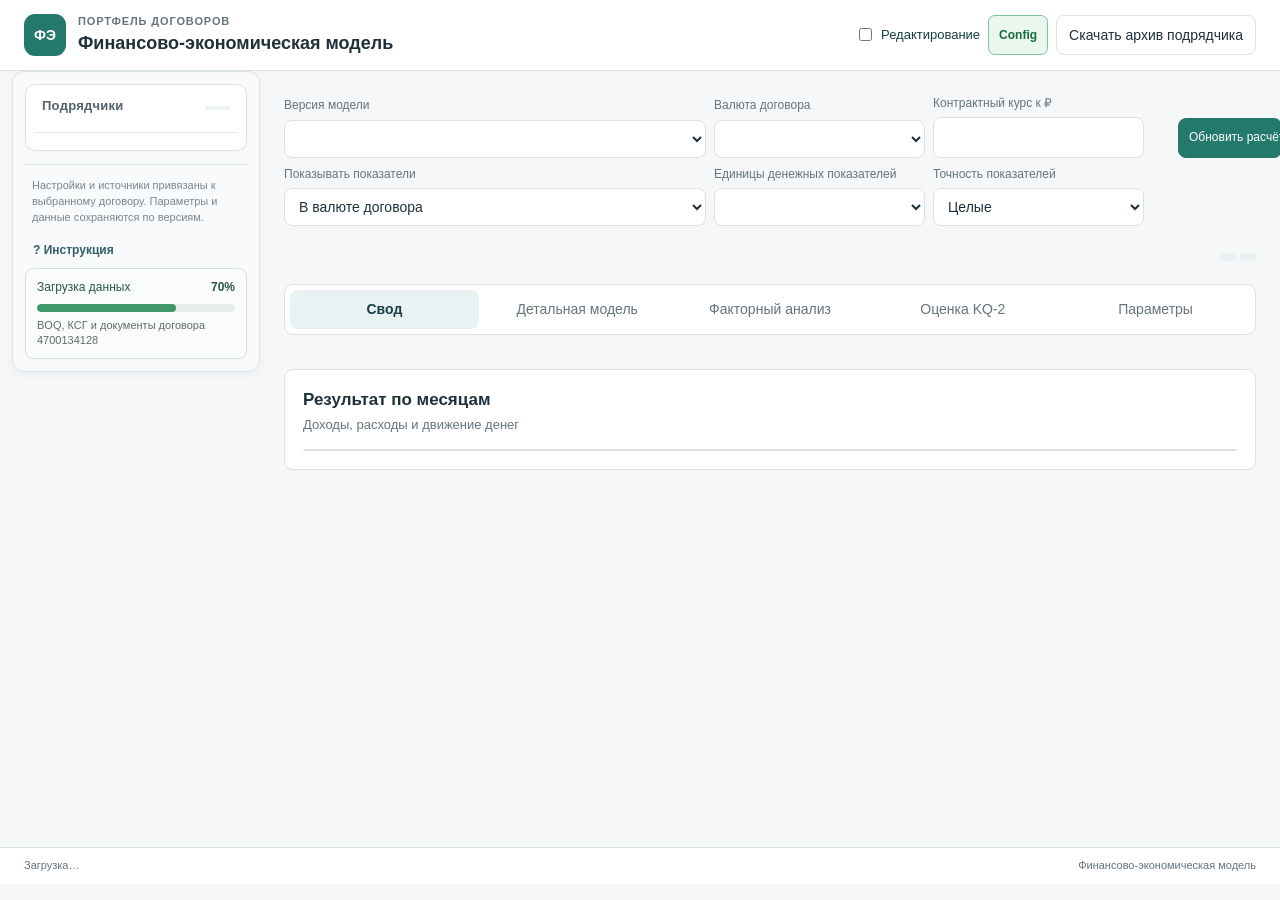
==== commit b3b8f79f: "Show source matching errors in Russian" ====
--- a/index.html
+++ b/index.html
@@ -1264,7 +1264,7 @@
  $('sourceEditor').addEventListener('change',invalidatePreview,{once:true});applyHelp($('sourceModal'));
 }
 function invalidatePreview(){previewCandidate=null;$('sourceDoneButton').hidden=true;$('bindingPreview').innerHTML='';}
-function collectSource(){if(!editMode)return sourceDraft;const p=clone(sourceDraft);p.path=$('sourcePath').value.trim();if(p.path)safeURL(p.path);p.sheet=$('sourceSheet').value.trim();const h=Number($('sourceHeader').value);if(!Number.isInteger(h)||h<0)throw Error('Строка заголовков должна быть целым неотрицательным числом.');p.headerRow={...(p.headerRow||{}),mode:h?'manual':'auto',fallback:h||p.headerRow?.fallback||1};p.startRow=Number($('sourceStart').value)||0;p.endRow=Number($('sourceEnd').value)||0;if(!Number.isInteger(p.startRow)||!Number.isInteger(p.endRow)||p.startRow<0||p.endRow<0||(p.endRow&&p.startRow>p.endRow))throw Error('Проверьте границы строк.');if(['personnel','equipment'].includes(sourceKey)){p.summaryColumn=$('sourceSummaryColumn').value.trim().toUpperCase();if(p.summaryColumn&&!/^[A-Z]{1,3}$/.test(p.summaryColumn))throw Error('Для итоговых строк укажите букву колонки.');}p.overrides={};for(const el of $('sourceEditor').querySelectorAll('[data-field-mode]')){const k=el.dataset.fieldMode,value=[...$('sourceEditor').querySelectorAll('[data-field-value]')].find(x=>x.dataset.fieldValue===k).value.trim();if(el.value==='column'&&!/^[A-Z]{1,3}$/i.test(value))throw Error(k+': укажите букву колонки.');if(el.value==='cell'&&!/^\$?[A-Z]{1,3}\$?[1-9]\d*$/i.test(value))throw Error(k+': укажите адрес ячейки.');p.overrides[k]={mode:el.value,value};}return p;}
+function collectSource(){if(!editMode)return sourceDraft;const p=clone(sourceDraft);p.path=$('sourcePath').value.trim();if(p.path)safeURL(p.path);p.sheet=$('sourceSheet').value.trim();const h=Number($('sourceHeader').value);if(!Number.isInteger(h)||h<0)throw Error('Строка заголовков должна быть целым неотрицательным числом.');p.headerRow={...(p.headerRow||{}),mode:h?'manual':'auto',fallback:h||p.headerRow?.fallback||1};p.startRow=Number($('sourceStart').value)||0;p.endRow=Number($('sourceEnd').value)||0;if(!Number.isInteger(p.startRow)||!Number.isInteger(p.endRow)||p.startRow<0||p.endRow<0||(p.endRow&&p.startRow>p.endRow))throw Error('Проверьте границы строк.');if(['personnel','equipment'].includes(sourceKey)){p.summaryColumn=$('sourceSummaryColumn').value.trim().toUpperCase();if(p.summaryColumn&&!/^[A-Z]{1,3}$/.test(p.summaryColumn))throw Error('Для итоговых строк укажите букву колонки.');}p.overrides={};for(const el of $('sourceEditor').querySelectorAll('[data-field-mode]')){const k=el.dataset.fieldMode,value=[...$('sourceEditor').querySelectorAll('[data-field-value]')].find(x=>x.dataset.fieldValue===k).value.trim();if(el.value==='column'&&!/^[A-Z]{1,3}$/i.test(value))throw Error('Для поля «'+((p.fields?.[k]||[]).find(x=>/[А-Яа-яЁё]/.test(x))||k)+'» укажите букву колонки.');if(el.value==='cell'&&!/^\$?[A-Z]{1,3}\$?[1-9]\d*$/i.test(value))throw Error('Для поля «'+((p.fields?.[k]||[]).find(x=>/[А-Яа-яЁё]/.test(x))||k)+'» укажите адрес ячейки.');p.overrides[k]={mode:el.value,value};}return p;}
 function collectBinding(){return {target:$('bindTarget').value,mode:$('bindMode').value,cells:$('bindCells').value.trim(),date:$('bindDate').value.trim(),value:$('bindValue').value.trim(),scale:Number($('bindScale').value),filterCol:$('bindFilterCol').value.trim(),filterValue:$('bindFilterValue').value.trim(),scope:$('bindScope').checked};}
 function saveSource(){if(!requireEdit())return;try{sourceDraft=collectSource();const d=contract(),v=version();if(v.factorBaseVersionId){v.sourceProfiles=v.sourceProfiles||{};v.sourceProfiles[sourceKey]=clone(sourceDraft);}else{d.sourceProfiles=d.sourceProfiles||{};d.sourceProfiles[sourceKey]=clone(sourceDraft);}v.sourceFiles=v.sourceFiles||{};v.sourceFiles[sourceKey]=sourceDraft.path;v.bindings[sourceKey]=collectBinding();persist(true);renderSources();return true;}catch(e){notify(e.message);return false;}}
 async function loadSourceURL(){try{sourceDraft=collectSource();if(!sourceDraft.path)throw Error('Укажите ссылку на документ.');$('sourcePreview').textContent='Чтение документа…';const u=safeURL(sourceDraft.path),r=await fetch(u,{cache:'no-store',credentials:u.origin===location.origin?'same-origin':'omit'});if(!r.ok)throw Error('HTTP '+r.status);await acceptSource(await r.arrayBuffer(),u.pathname.split('/').at(-1));}catch(e){$('sourcePreview').textContent='Не удалось прочитать источник: '+e.message+'. Можно выбрать файл вручную.';}}
@@ -1276,7 +1276,7 @@
 function sheetFor(p){const book=sourceCache.get(sourceToken());if(!book)throw Error('Сначала прочитайте документ по ссылке или выберите файл.');const s=book.sheets.find(x=>x.name===p.sheet);if(!s)throw Error('Выберите точный лист из документа.');return s;}
 function resolveFields(p,s){const overrides=p.overrides||{},required=p.requiredFields||[],fields=p.fields||{};let hr=(p.headerRow?.fallback||1)-1;
  if(p.headerRow?.mode!=='manual'){let best=-1,bestRow=hr;for(let row=0;row<Math.min(p.headerRow?.searchRows||50,s.maxRow+1);row++){let score=0;for(const [k,aliases] of Object.entries(fields)){const f=overrides[k];if(f&&f.mode!=='header')continue;const names=f?.value?[f.value]:aliases||[];if(s.rows[row]?.some(v=>names.some(a=>sourceHeaderMatches(v,a))))score++;}if(score>best){best=score;bestRow=row;}}hr=bestRow;}
- const resolved={},issues=[];for(const k of new Set([...Object.keys(fields),...Object.keys(overrides)])){const f=overrides[k]||{mode:'header',value:''};if(f.mode==='cell'){resolved[k]={cell:address(f.value)};continue;}if(f.mode==='column'){if(!/^[A-Z]{1,3}$/i.test(f.value))throw Error('Неверная колонка '+k);resolved[k]={col:colIndex(f.value)};continue;}const aliases=f.value?[f.value]:fields[k]||[],matches=[];(s.rows[hr]||[]).forEach((value,col)=>{if(aliases.some(a=>sourceHeaderMatches(value,a)))matches.push(col);});if(matches.length===1)resolved[k]={col:matches[0]};else if(required.includes(k))issues.push(k+': '+(matches.length?'несколько одинаковых заголовков':'не найдено'));}
+ const resolved={},issues=[];for(const k of new Set([...Object.keys(fields),...Object.keys(overrides)])){const f=overrides[k]||{mode:'header',value:''};if(f.mode==='cell'){resolved[k]={cell:address(f.value)};continue;}if(f.mode==='column'){if(!/^[A-Z]{1,3}$/i.test(f.value))throw Error('Неверная колонка '+k);resolved[k]={col:colIndex(f.value)};continue;}const aliases=f.value?[f.value]:fields[k]||[],matches=[];(s.rows[hr]||[]).forEach((value,col)=>{if(aliases.some(a=>sourceHeaderMatches(value,a)))matches.push(col);});if(matches.length===1)resolved[k]={col:matches[0]};else if(required.includes(k)){const label=(fields[k]||[]).find(x=>/[А-Яа-яЁё]/.test(x))||k,searched=aliases.join(' / ');issues.push('«'+label+'»: '+(matches.length?'найдено несколько подходящих колонок':'заголовок не найден')+' в строке '+(hr+1)+(searched?'; искали «'+searched+'»':''));}}
  return {resolved,issues,headerRow:hr,start:Math.max(p.startRow?p.startRow-1:hr+1,0),end:p.endRow?Math.min(p.endRow-1,s.maxRow):s.maxRow};
 }
 function fieldValue(s,ref,row){return ref?.cell?s.rows[ref.cell.row]?.[ref.cell.col]:s.rows[row]?.[ref?.col];}
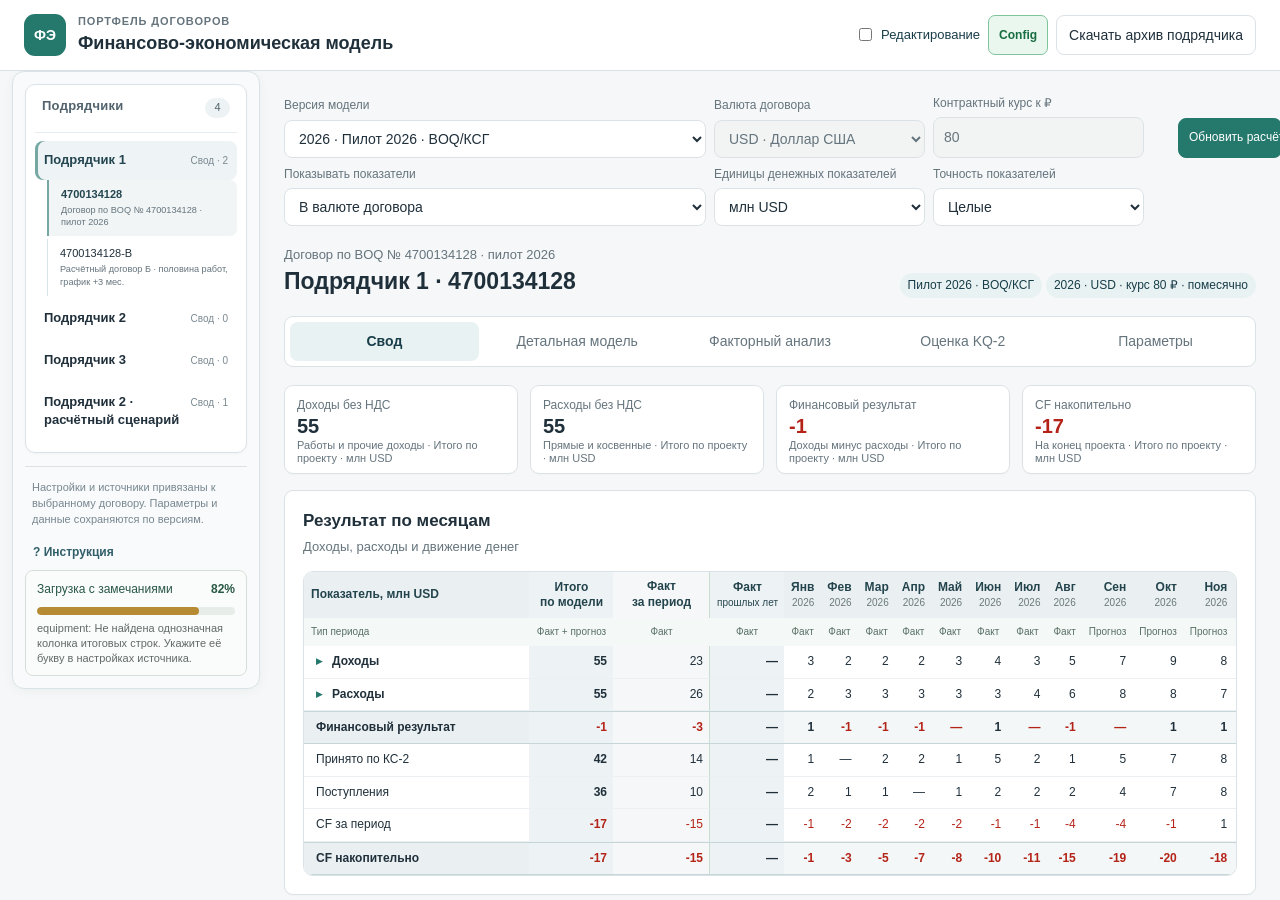
==== commit 325daebe: "Make manual mapping validation relevant and readable" ====
--- a/index.html
+++ b/index.html
@@ -1276,7 +1276,7 @@
 function sheetFor(p){const book=sourceCache.get(sourceToken());if(!book)throw Error('Сначала прочитайте документ по ссылке или выберите файл.');const s=book.sheets.find(x=>x.name===p.sheet);if(!s)throw Error('Выберите точный лист из документа.');return s;}
 function resolveFields(p,s){const overrides=p.overrides||{},required=p.requiredFields||[],fields=p.fields||{};let hr=(p.headerRow?.fallback||1)-1;
  if(p.headerRow?.mode!=='manual'){let best=-1,bestRow=hr;for(let row=0;row<Math.min(p.headerRow?.searchRows||50,s.maxRow+1);row++){let score=0;for(const [k,aliases] of Object.entries(fields)){const f=overrides[k];if(f&&f.mode!=='header')continue;const names=f?.value?[f.value]:aliases||[];if(s.rows[row]?.some(v=>names.some(a=>sourceHeaderMatches(v,a))))score++;}if(score>best){best=score;bestRow=row;}}hr=bestRow;}
- const resolved={},issues=[];for(const k of new Set([...Object.keys(fields),...Object.keys(overrides)])){const f=overrides[k]||{mode:'header',value:''};if(f.mode==='cell'){resolved[k]={cell:address(f.value)};continue;}if(f.mode==='column'){if(!/^[A-Z]{1,3}$/i.test(f.value))throw Error('Неверная колонка '+k);resolved[k]={col:colIndex(f.value)};continue;}const aliases=f.value?[f.value]:fields[k]||[],matches=[];(s.rows[hr]||[]).forEach((value,col)=>{if(aliases.some(a=>sourceHeaderMatches(value,a)))matches.push(col);});if(matches.length===1)resolved[k]={col:matches[0]};else if(required.includes(k)){const label=(fields[k]||[]).find(x=>/[А-Яа-яЁё]/.test(x))||k,searched=aliases.join(' / ');issues.push('«'+label+'»: '+(matches.length?'найдено несколько подходящих колонок':'заголовок не найден')+' в строке '+(hr+1)+(searched?'; искали «'+searched+'»':''));}}
+ const resolved={},issues=[];for(const k of new Set([...Object.keys(fields),...Object.keys(overrides)])){const f=overrides[k]||{mode:'header',value:''};if(f.mode==='cell'){resolved[k]={cell:address(f.value)};continue;}if(f.mode==='column'){if(!/^[A-Z]{1,3}$/i.test(f.value))throw Error('Для поля «'+((fields[k]||[]).find(x=>/[А-Яа-яЁё]/.test(x))||k)+'» укажите букву колонки.');resolved[k]={col:colIndex(f.value)};continue;}const aliases=f.value?[f.value]:fields[k]||[],matches=[];(s.rows[hr]||[]).forEach((value,col)=>{if(aliases.some(a=>sourceHeaderMatches(value,a)))matches.push(col);});if(matches.length===1)resolved[k]={col:matches[0]};else if(required.includes(k)){const label=(fields[k]||[]).find(x=>/[А-Яа-яЁё]/.test(x))||k,searched=aliases.join(' / ');issues.push('«'+label+'»: '+(matches.length?'найдено несколько подходящих колонок':'заголовок не найден')+' в строке '+(hr+1)+(searched?'; искали «'+searched+'»':''));}}
  return {resolved,issues,headerRow:hr,start:Math.max(p.startRow?p.startRow-1:hr+1,0),end:p.endRow?Math.min(p.endRow-1,s.maxRow):s.maxRow};
 }
 function fieldValue(s,ref,row){return ref?.cell?s.rows[ref.cell.row]?.[ref.cell.col]:s.rows[row]?.[ref?.col];}
@@ -1285,8 +1285,8 @@
 function numeric(value,cell){if(typeof value==='number'&&Number.isFinite(value))return value;if(typeof value==='string'){const s=value.trim().replace(/[\s\u00a0]/g,'').replace(',','.');if(s&&/^[+-]?(?:\d+(?:\.\d*)?|\.\d+)$/.test(s)&&Number.isFinite(Number(s)))return Number(s);}throw Error('В '+cell+' ожидается число, получено: '+String(value??'пусто'));}
 function sourceDate(value){if(typeof value==='number'&&Number.isFinite(value))return new Date(Date.UTC(1899,11,30)+Math.round(value*86400000));const s=String(value??'').trim();let m=/^(\d{4})-(\d{2})-(\d{2})(?:T.*)?$/.exec(s);let y,mo,d;if(m){y=+m[1];mo=+m[2];d=+m[3];}else{m=/^(\d{1,2})[./](\d{1,2})[./](\d{4})$/.exec(s);if(!m)throw Error('Не распознана дата: '+s);d=+m[1];mo=+m[2];y=+m[3];}const date=new Date(Date.UTC(y,mo-1,d));if(date.getUTCFullYear()!==y||date.getUTCMonth()!==mo-1||date.getUTCDate()!==d)throw Error('Неверная дата: '+s);return date;}
 function cellsList(raw){const s=raw.trim();if(s.includes(':')){const [a,b,...rest]=s.split(':');if(rest.length)throw Error('Укажите один диапазон.');const from=address(a),to=address(b);if(from.row!==to.row&&from.col!==to.col)throw Error('Диапазон должен быть одной строкой или колонкой.');const n=Math.max(to.row-from.row,to.col-from.col)+1;if(n!==12)throw Error('Нужны ровно 12 ячеек, по одной на месяц.');return Array.from({length:n},(_,i)=>({row:from.row+(to.row>from.row?i:0),col:from.col+(to.col>from.col?i:0)}));}const list=s.split(/[,;\s]+/).filter(Boolean).map(address);if(list.length!==12)throw Error('Нужны ровно 12 адресов по порядку месяцев.');return list;}
-function resolveColumn(raw,resolved){if(raw.startsWith('@')){const f=resolved[raw.slice(1)];if(!f||f.cell)throw Error(raw+': нужна колонка, а не одиночная ячейка.');return f.col;}if(!/^[A-Z]{1,3}$/i.test(raw))throw Error('Укажите букву колонки или @имя_поля: '+raw);return colIndex(raw);}
-function buildBinding(p,b){const s=sheetFor(p);if(!Number.isFinite(b.scale)||b.scale===0)throw Error('Коэффициент должен быть числом, отличным от нуля.');const values=Array(12).fill(0);let count=0;if(b.mode==='cells'){cellsList(b.cells).forEach((ref,m)=>{values[m]=numeric(s.rows[ref.row]?.[ref.col],columnName(ref.col)+(ref.row+1))*b.scale;});count=12;}else{const r=resolveFields(p,s);if(r.issues.length)throw Error('Сначала настройте обязательные поля: '+r.issues.join('; '));const dateCol=resolveColumn(b.date,r.resolved),valueCol=resolveColumn(b.value,r.resolved),filter=b.filterCol?resolveColumn(b.filterCol,r.resolved):null,identity=contract().sourceIdentities?.[sourceKey]||{};for(let row=r.start;row<=r.end;row++){const line=s.rows[row]||[];if(!line.some(x=>x!==''&&x!=null))continue;if(b.scope){if(r.resolved.contractor&&norm(fieldValue(s,r.resolved.contractor,row))!==norm(identity.contractor||contractor().name))continue;if(r.resolved.contract_number&&norm(fieldValue(s,r.resolved.contract_number,row))!==norm(identity.contractNumber||contract().number))continue;if(identity.project&&r.resolved.project&&norm(fieldValue(s,r.resolved.project,row))!==norm(identity.project))continue;}if(filter!==null&&norm(line[filter])!==norm(b.filterValue))continue;if((line[dateCol]===''||line[dateCol]==null)&&(line[valueCol]===''||line[valueCol]==null))continue;const date=sourceDate(line[dateCol]);if(date.getUTCFullYear()!==version().year)continue;values[date.getUTCMonth()]+=numeric(line[valueCol],columnName(valueCol)+(row+1))*b.scale;count++;}if(!count)throw Error('Нет строк для выбранного года, подрядчика, договора и отбора. Данные модели не изменены.');}
+function resolveColumn(raw,resolved,p){if(raw.startsWith('@')){const key=raw.slice(1),label=(p.fields?.[key]||[]).find(x=>/[А-Яа-яЁё]/.test(x))||'выбранного поля',f=resolved[key];if(!f||f.cell)throw Error('Для «'+label+'» нужна найденная колонка, а не одиночная ячейка.');return f.col;}if(!/^[A-Z]{1,3}$/i.test(raw))throw Error('Укажите букву колонки (например, D): '+raw);return colIndex(raw);}
+function buildBinding(p,b){const s=sheetFor(p);if(!Number.isFinite(b.scale)||b.scale===0)throw Error('Коэффициент должен быть числом, отличным от нуля.');const values=Array(12).fill(0);let count=0;if(b.mode==='cells'){cellsList(b.cells).forEach((ref,m)=>{values[m]=numeric(s.rows[ref.row]?.[ref.col],columnName(ref.col)+(ref.row+1))*b.scale;});count=12;}else{const needed=new Set([b.date,b.value,b.filterCol].filter(x=>x?.startsWith('@')).map(x=>x.slice(1)));if(b.scope)for(const key of ['contractor','contract_number','project'])if(p.fields?.[key]&&(!['project'].includes(key)||contract().sourceIdentities?.[sourceKey]?.project))needed.add(key);const r=resolveFields({...p,requiredFields:[...needed]},s);if(r.issues.length)throw Error('Для ручного соответствия настройте поля: '+r.issues.join('; '));const dateCol=resolveColumn(b.date,r.resolved,p),valueCol=resolveColumn(b.value,r.resolved,p),filter=b.filterCol?resolveColumn(b.filterCol,r.resolved,p):null,identity=contract().sourceIdentities?.[sourceKey]||{};for(let row=r.start;row<=r.end;row++){const line=s.rows[row]||[];if(!line.some(x=>x!==''&&x!=null))continue;if(b.scope){if(r.resolved.contractor&&norm(fieldValue(s,r.resolved.contractor,row))!==norm(identity.contractor||contractor().name))continue;if(r.resolved.contract_number&&norm(fieldValue(s,r.resolved.contract_number,row))!==norm(identity.contractNumber||contract().number))continue;if(identity.project&&r.resolved.project&&norm(fieldValue(s,r.resolved.project,row))!==norm(identity.project))continue;}if(filter!==null&&norm(line[filter])!==norm(b.filterValue))continue;if((line[dateCol]===''||line[dateCol]==null)&&(line[valueCol]===''||line[valueCol]==null))continue;const date=sourceDate(line[dateCol]);if(date.getUTCFullYear()!==version().year)continue;values[date.getUTCMonth()]+=numeric(line[valueCol],columnName(valueCol)+(row+1))*b.scale;count++;}if(!count)throw Error('Нет строк для выбранного года, подрядчика, договора и отбора. Данные модели не изменены.');}
  if(values.some(x=>!Number.isFinite(x)))throw Error('Слишком большие значения.');return {values,count,target:b.target};}
 function previewBinding(){try{const p=collectSource(),b=collectBinding(),result=buildBinding(p,b);previewCandidate={...result,profile:p,binding:b,signature:JSON.stringify([p,b]),contractId:contract().id,versionId:version().id};$('bindingPreview').innerHTML='<div class="note space">Проверено строк/ячеек: '+result.count+'. Существующий ряд будет заменён только после применения.</div><div class="tablewrap space">'+makeTable([['Предпросмотр'+(b.target.startsWith('driver:')&&!SERIES.find(x=>'driver:'+x[0]===b.target)?.[2]?' (натуральные единицы)':''),result.values.map(x=>b.target.startsWith('driver:')&&!SERIES.find(y=>'driver:'+y[0]===b.target)?.[2]?x*state.unit:x)]])+'</div><button class="btn primary edit-action space" id="applyBinding">Применить к текущей версии</button>';$('applyBinding').onclick=applyBinding;}catch(e){previewCandidate=null;$('bindingPreview').textContent=e.message;}}
 function applyBinding(){if(!requireEdit()||!previewCandidate)return;try{const p=collectSource(),b=collectBinding(),c=previewCandidate;if(c.contractId!==contract().id||c.versionId!==version().id||c.signature!==JSON.stringify([p,b]))throw Error('Настройки изменились. Повторите предпросмотр.');const [kind,key]=c.target.split(':'),v=version();if(kind==='driver'&&SERIES.some(x=>x[0]===key))v.drivers[key]=clone(c.values);else if(COST_DEFS.some(x=>x[2]===key)&&kind==='cost'){v.manualCosts[key]=clone(c.values);v.parameters[key].method='manual';v.parameters[key].enabled=true;}else if(COST_DEFS.some(x=>x[2]===key)&&kind==='payment')v.manualPayments[key]=clone(c.values);else throw Error('Неизвестный получатель данных.');if(v.factorBaseVersionId){v.sourceProfiles=v.sourceProfiles||{};v.sourceProfiles[sourceKey]=clone(p);}else contract().sourceProfiles[sourceKey]=clone(p);v.sourceFiles=v.sourceFiles||{};v.sourceFiles[sourceKey]=p.path;v.bindings[sourceKey]=clone(b);contract().sources[sourceKey]={name:sourceCache.get(sourceToken()).fileName,appliedAt:new Date().toISOString(),versionId:v.id,target:c.target};v.dataMode='imported';persist(true);render();notify('Месячные данные применены к текущей версии. Настройка источника сохранена в файле подрядчика.');$('sourceModal').classList.remove('show');previewCandidate=null;}catch(e){notify(e.message);}}
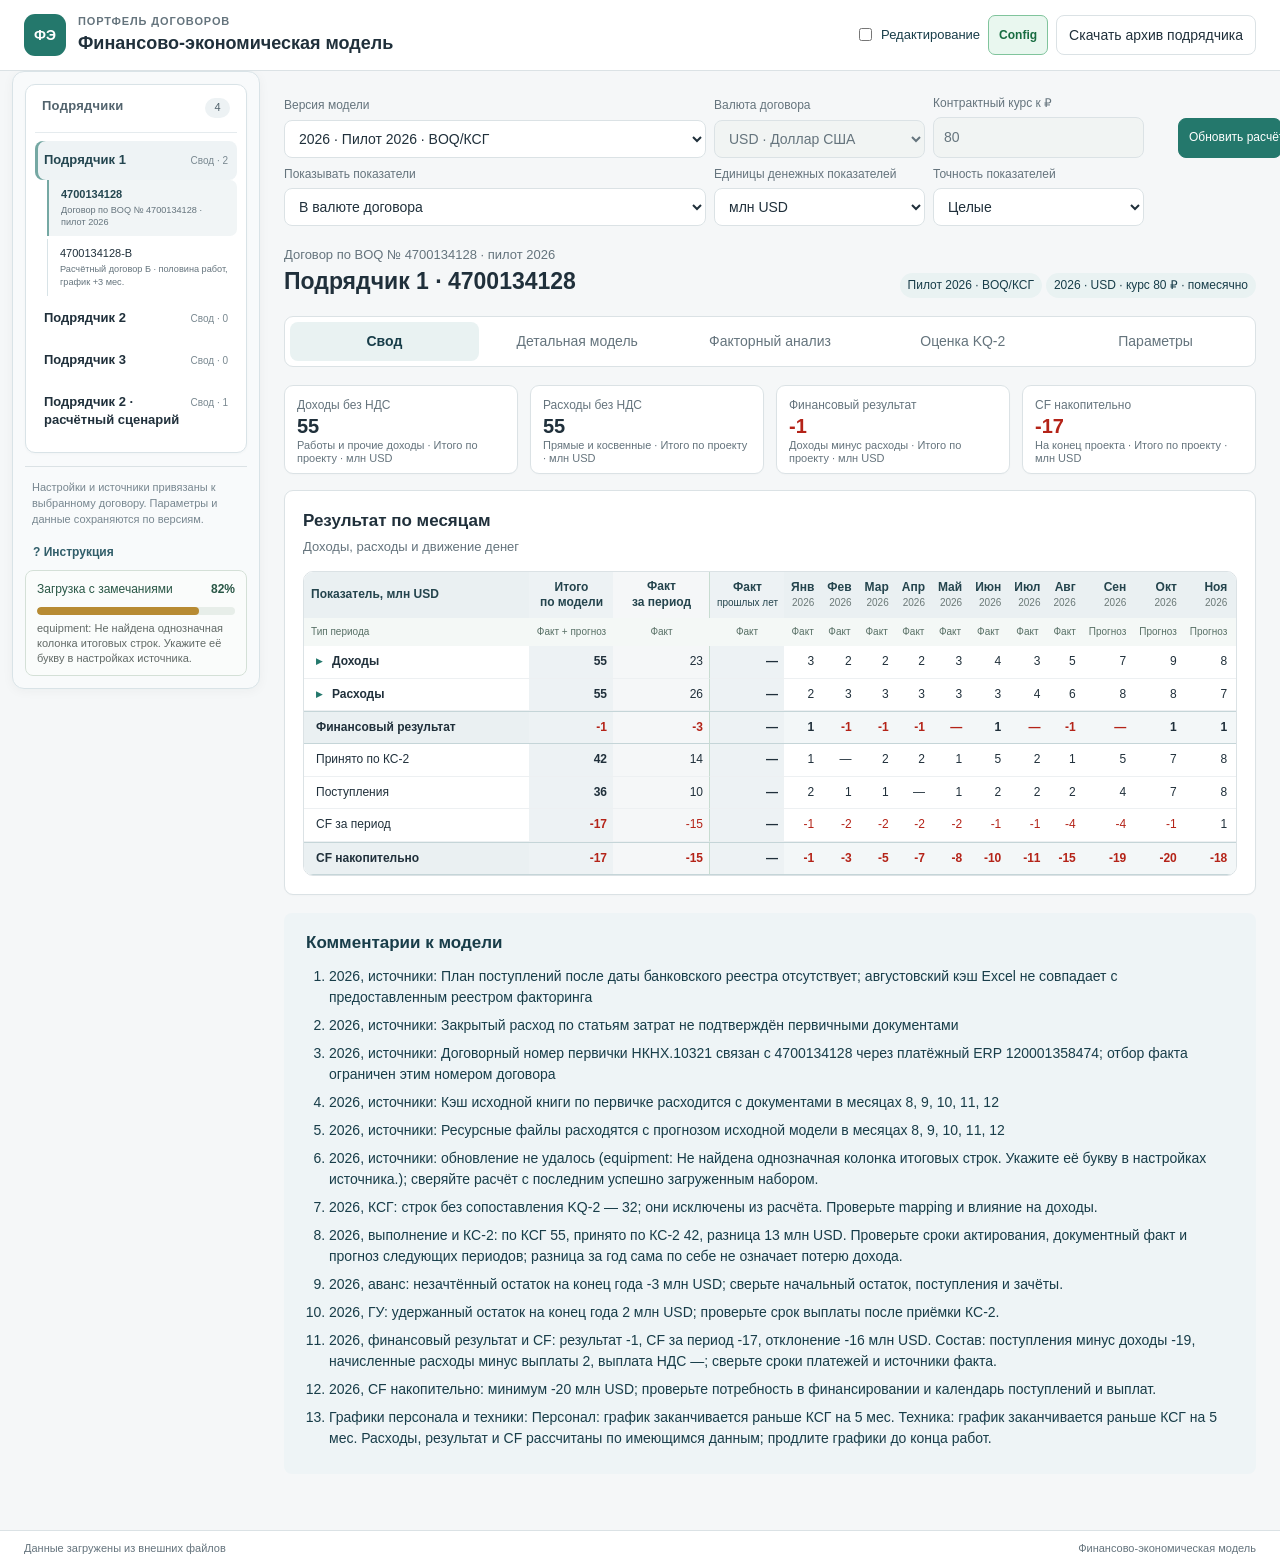
==== commit 874ca2ee: "Mark optional source fields and require only calculation inputs" ====
--- a/index.html
+++ b/index.html
@@ -546,7 +546,7 @@
       "sheetAliases": ["Персонал", "График персонала", "Ресурсный график персонала"],
       "headerRow": { "mode": "auto", "fallback": 4, "searchRows": 20 },
       "dynamicColumns": { "mode": "dateHeaders", "grain": "day" },
-      "requiredFields": ["contractor", "category", "work_name", "personnel_type"],
+      "requiredFields": ["contractor"],
       "fields": {
         "source_key": ["Ключ"],
         "contractor": ["Подрядчик", "Контрагент"],
@@ -566,7 +566,7 @@
       "sheetAliases": ["Техника", "График техники", "Ресурсный график техники"],
       "headerRow": { "mode": "auto", "fallback": 4, "searchRows": 20 },
       "dynamicColumns": { "mode": "dateHeaders", "grain": "day" },
-      "requiredFields": ["contractor", "equipment_type", "equipment_name", "work_name"],
+      "requiredFields": ["contractor"],
       "fields": {
         "source_key": ["Ключ"],
         "contractor": ["Подрядчик", "Контрагент"],
@@ -919,7 +919,7 @@
   next.openingCash=0;next.openingAdvance=0;next.openingGuarantee=0;next.openingReceivable=0;next.guaranteeReleaseMonth=0;
   next.drivers=Object.fromEntries(Object.entries(base.drivers).map(([key,value])=>[key,Array.isArray(value)?Array(12).fill(0):value]));
   Object.assign(next.drivers,{ksgRevenue:schedule.execution,ksgMaterialsRevenue:schedule.materialsRevenue,ks2Accepted:schedule.ks2,physicalVolume:Array.from({length:12},(_,m)=>sum(items.map(item=>item.volumes[m]))),primaryExecuted:primary.actual,primaryDeductions:primary.deductions,primaryAdvanceOffset:primary.advanceOffset,primaryGuaranteeHold:primary.guaranteeHold,payments:bank.payments,advances:bank.advances,paymentVat:bank.paymentVat,advanceVat:bank.advanceVat,factoring:factoring.amounts,advanceOffset:primary.advanceOffset});
-  const resourceSources={};for(const resource of resources){if(!resource?.data||!identities.resources[resource.key]?.contractor)continue;try{const series=buildResourceSeries(resource.data.book,identities.resources[resource.key],year,resource.key);resourceSources[resource.key]={path:resource.data.path,sheet:series.sheet,through:series.through,complete:series.complete};for(const [key,values] of Object.entries(series.values))for(let m=0;m<12;m++)if(series.complete[m])next.drivers[key][m]=values[m];}catch(e){resourceSources[resource.key]={error:e.message};}}
+  const resourceSources={};for(const resource of resources){if(!resource?.data||!identities.resources[resource.key]?.contractor)continue;try{const series=buildResourceSeries(resource.data.book,identities.resources[resource.key],year,resource.key,sourceProfile(resource.key));resourceSources[resource.key]={path:resource.data.path,sheet:series.sheet,through:series.through,complete:series.complete};for(const [key,values] of Object.entries(series.values))for(let m=0;m<12;m++)if(series.complete[m])next.drivers[key][m]=values[m];}catch(e){resourceSources[resource.key]={error:e.message};}}
   next.workItems=items;next.materialForecastByKq=schedule.materialsByKq;next.primaryMonthsWithDocuments=primary.months;next.paymentActualMonths=bank.months.map((x,m)=>x||factoring.months[m]);next.actualThroughMonth=Math.max(0,...primary.months.map((x,m)=>x?m+1:0),...next.paymentActualMonths.map((x,m)=>x?m+1:0));next.closedThroughManual=false;next.primaryIdentityConfirmed=primary.count>0;next.revenueBasis='ksg';next.cashFlowBasis='source_model';next.costSourceBasis={...base.costSourceBasis,sourceExcel2026:false};next.manualCosts={};next.manualPayments={};next.manualVatPayments=Array(12).fill(0);
   const firstActivity=Array.from({length:12},(_,m)=>m).find(m=>primary.months[m]||next.paymentActualMonths[m]||items.some(item=>item.volumes[m]>0))??0;
   const actualCosts=historicalActuals?.year===year&&historicalActuals.contractNumber===scope.number&&historicalActuals.currency===base.currency?historicalActuals:null;
@@ -1238,7 +1238,7 @@
 
 const ACTIVE_SOURCE_FIELDS={primary_documents:{contractor:['Контрагент'],contract_number:['Договор с КА'],project:['Проект'],currency:['Валюта'],document_date:['Дата подписания КС'],amount_without_vat:['Сумма без НДС'],guarantee_without_vat:['сумма ГУ без НДС'],advance_offset_without_vat:['Аванс зачет без НДС'],penalty:['Штрафы / претензии без НДС - удержано'],discount:['Дисконт после КС за досрочную оплату без НДС'],otherDeduction:['Прочая ДЗ к удержанию без НДС']},payments:{payment_date:['Дата платежа'],contractor:['Имя 1'],contract_number:['Номер договора'],project:['Зона -протянуть формулу'],currency:['Валюта транзакции'],amount_with_vat:['Финансирование, с НДС, Влт'],amount_without_vat:['Финансирование, без НДС, Влт'],payment_purpose:['Назначение платежа'],payment_type:['Вид оплаты (аванс, оплата по факту)']},factoring:{contractor:['Контрагент'],project:['Проект'],contract_number:['Договор'],amount_without_vat_currency:['Сумма в евро / Доллар без НДС'],payment_date:['Дата платежа']}};
 function workSourcePath(c,d,v,key){return v?.sourceFiles?.[key]||d?.sourceProfiles?.[key]?.path||(d?.id==='d_pilot_4700134128'?c?.sourceMapping?.sources?.[key]?.path:'');}
-function sourceProfile(k){const p=clone({...contractor().sourceMapping?.sources?.[k],...contract()?.sourceProfiles?.[k],...version()?.sourceProfiles?.[k]});p.path=workSourcePath(contractor(),contract(),version(),k);if(ACTIVE_SOURCE_FIELDS[k])p.fields=clone(ACTIVE_SOURCE_FIELDS[k]);return p;}
+function sourceProfile(k){const p=clone({...contractor().sourceMapping?.sources?.[k],...contract()?.sourceProfiles?.[k],...version()?.sourceProfiles?.[k]});p.path=workSourcePath(contractor(),contract(),version(),k);if(ACTIVE_SOURCE_FIELDS[k])p.fields=clone(ACTIVE_SOURCE_FIELDS[k]);if(['personnel','equipment'].includes(k))p.requiredFields=['contractor'];return p;}
 function sourceToken(k=sourceKey){return contract().id+':'+version().id+':'+k;}
 function renderSources(){
  const c=contractor();$('contractorFileSettings').innerHTML=`<div class="formgrid"><div class="wide"><label for="contractorFileUrl">Файл выбранного подрядчика в SharePoint или репозитории</label><div class="actions"><input id="contractorFileUrl" type="url" style="min-width:min(620px,100%);flex:1" value="${esc(c.fileUrl||'')}" placeholder="https://…/contractor.xlsx"><button class="btn" id="loadContractorUrl">Загрузить по ссылке</button><button class="btn" id="downloadContractorHere">Скачать Excel</button></div><p class="sub">Общий config.json хранит только ссылку на этот файл. Договоры, цены, расчёты и карта источников находятся в Excel-файле выбранного подрядчика.</p>${c.loadError?`<div class="note warning">${esc(c.loadError)}</div>`:''}</div></div>`;
@@ -1256,7 +1256,7 @@
 function safeURL(path){const url=new URL(path,state.portalRootUrl||location.href);if(!['http:','https:','file:'].includes(url.protocol))throw Error('Допустимы ссылки HTTP(S) или относительные пути к файлам.');if(/\.xlsx$/i.test(url.pathname)&&(/(^|\.)sharepoint\.com$/i.test(url.hostname)||url.hostname==='sp.sibur.local')&&!url.searchParams.has(''))url.searchParams.append('','1');return url;}
 function openSource(k){sourceKey=k;sourceDraft=sourceProfile(k);sourceDraft.overrides=sourceDraft.overrides||{};previewCandidate=null;$('sourceDoneButton').hidden=true;$('sourceTitle').textContent=SOURCE_KEYS.find(x=>x[0]===k)[1]+' · источник и соответствия';$('sourceModal').classList.add('show');renderSourceEditor();$('sourcePreview').innerHTML='';const token=sourceToken(k),path=sourceDraft.path;if(path&&!sourceCache.has(token)){$('sourcePreview').textContent='Читаю колонки исходного файла…';fetchWorkbook(path).then(({book})=>{if(sourceKey!==k||sourceToken(k)!==token||!$('sourceModal').classList.contains('show'))return;book.sourcePath=path;sourceCache.set(token,book);sourceDraft.sheet=sourceDraft.sheet||book.sheets.find(x=>(sourceDraft.sheetAliases||[]).some(a=>norm(a)===norm(x.name)))?.name||book.sheets[0]?.name||'';if(!$('sourceEditor').contains(document.activeElement))renderSourceEditor();$('sourcePreview').textContent='Колонки прочитаны из файла. Названия и адреса показаны ниже. Если вы редактируете ссылку, поля обновятся после команды «Прочитать по ссылке».';}).catch(err=>{if(sourceKey===k&&sourceToken(k)===token&&$('sourceModal').classList.contains('show'))$('sourcePreview').textContent='Не удалось прочитать файл по ссылке: '+err.message;});}}
 function renderSourceEditor(){const p=sourceDraft,book=sourceCache.get(sourceToken()),fields={...(p.fields||{})};Object.keys(p.overrides||{}).forEach(k=>fields[k]=fields[k]||[]);const bind=version().bindings[sourceKey]||{},sheet=book?.sheets.find(x=>x.name===p.sheet),resolved=sheet?resolveFields(p,sheet).resolved:{};
- $('sourceEditor').innerHTML=`<div class="formgrid"><div class="wide"><label for="sourcePath">Ссылка на документ или относительный путь</label><input id="sourcePath" value="${esc(p.path||'')}" placeholder="data/sources/document.xlsx"></div><div><label for="sourceSheet">Лист Excel</label><input id="sourceSheet" list="sheetOptions" value="${esc(p.sheet||'')}" placeholder="Выберите после чтения файла"><datalist id="sheetOptions">${(book?.sheets||[]).map(x=>`<option value="${esc(x.name)}">`).join('')}</datalist></div><div><label for="sourceHeader">Строка заголовков (0 — найти по полям)</label><input id="sourceHeader" type="number" min="0" max="1048576" value="${p.headerRow?.mode==='manual'?p.headerRow.fallback:0}"></div><div><label for="sourceStart">Первая строка данных (0 — после заголовка)</label><input id="sourceStart" type="number" min="0" value="${p.startRow||0}"></div><div><label for="sourceEnd">Последняя строка данных (0 — до конца)</label><input id="sourceEnd" type="number" min="0" value="${p.endRow||0}"></div>${['personnel','equipment'].includes(sourceKey)?`<div><label for="sourceSummaryColumn">Колонка итоговых строк (пусто — определить)</label><input id="sourceSummaryColumn" value="${esc(p.summaryColumn||'')}" placeholder="J или K"></div>`:''}</div><div class="actions"><button class="btn" id="readSourceUrl">Прочитать по ссылке</button><button class="btn" id="readSourceFile">Выбрать файл</button><span class="sub">Excel .xlsx, CSV, TSV</span></div><details class="group-panel" open><summary>Поля документа → колонки или ячейки</summary><div class="group-content"><p class="sub">Для колонки укажите букву (D, AA), для ячейки — адрес (D12). По заголовку можно оставить встроенные варианты или указать точное название.</p>${Object.entries(fields).map(([k,aliases])=>{const detected=resolved[k],f=p.overrides[k]||((detected&&!detected.cell)?{mode:'column',value:columnName(detected.col)}:{mode:'header',value:Array.isArray(aliases)?aliases[0]||'':''});return `<div class="source-fields"><div><b>${esc((Array.isArray(aliases)?aliases.find(a=>/[А-Яа-яЁё]/.test(a)):null)||k)}</b>${p.requiredFields?.includes(k)?' *':''}</div><select data-field-mode="${esc(k)}">${[['header','Заголовок'],['column','Колонка'],['cell','Ячейка']].map(([a,b])=>`<option value="${a}" ${f.mode===a?'selected':''}>${b}</option>`).join('')}</select><input data-field-value="${esc(k)}" value="${esc(f.value)}" aria-label="${esc((Array.isArray(aliases)?aliases.find(a=>/[А-Яа-яЁё]/.test(a)):null)||k)} — источник"></div>`;}).join('')}</div></details>
+ $('sourceEditor').innerHTML=`<div class="formgrid"><div class="wide"><label for="sourcePath">Ссылка на документ или относительный путь</label><input id="sourcePath" value="${esc(p.path||'')}" placeholder="data/sources/document.xlsx"></div><div><label for="sourceSheet">Лист Excel</label><input id="sourceSheet" list="sheetOptions" value="${esc(p.sheet||'')}" placeholder="Выберите после чтения файла"><datalist id="sheetOptions">${(book?.sheets||[]).map(x=>`<option value="${esc(x.name)}">`).join('')}</datalist></div><div><label for="sourceHeader">Строка заголовков (0 — найти по полям)</label><input id="sourceHeader" type="number" min="0" max="1048576" value="${p.headerRow?.mode==='manual'?p.headerRow.fallback:0}"></div><div><label for="sourceStart">Первая строка данных (0 — после заголовка)</label><input id="sourceStart" type="number" min="0" value="${p.startRow||0}"></div><div><label for="sourceEnd">Последняя строка данных (0 — до конца)</label><input id="sourceEnd" type="number" min="0" value="${p.endRow||0}"></div>${['personnel','equipment'].includes(sourceKey)?`<div><label for="sourceSummaryColumn">Колонка итоговых строк (пусто — определить)</label><input id="sourceSummaryColumn" value="${esc(p.summaryColumn||'')}" placeholder="J или K"></div>`:''}</div><div class="actions"><button class="btn" id="readSourceUrl">Прочитать по ссылке</button><button class="btn" id="readSourceFile">Выбрать файл</button><span class="sub">Excel .xlsx, CSV, TSV</span></div><details class="group-panel" open><summary>Поля документа → колонки или ячейки</summary><div class="group-content"><p class="sub">Поля со звёздочкой нужны для расчёта; остальные можно оставить без соответствия. Для колонки укажите букву (D, AA), для ячейки — адрес (D12). По заголовку можно оставить встроенные варианты или указать точное название.</p>${Object.entries(fields).map(([k,aliases])=>{const detected=resolved[k],f=p.overrides[k]||((detected&&!detected.cell)?{mode:'column',value:columnName(detected.col)}:{mode:'header',value:Array.isArray(aliases)?aliases[0]||'':''});return `<div class="source-fields"><div><b>${esc((Array.isArray(aliases)?aliases.find(a=>/[А-Яа-яЁё]/.test(a)):null)||k)}</b>${p.requiredFields?.includes(k)?' *':' <small class="sub">(необязательно)</small>'}</div><select data-field-mode="${esc(k)}">${[['header','Заголовок'],['column','Колонка'],['cell','Ячейка']].map(([a,b])=>`<option value="${a}" ${f.mode===a?'selected':''}>${b}</option>`).join('')}</select><input data-field-value="${esc(k)}" value="${esc(f.value)}" aria-label="${esc((Array.isArray(aliases)?aliases.find(a=>/[А-Яа-яЁё]/.test(a)):null)||k)} — источник"></div>`;}).join('')}</div></details>
  <details class="group-panel"><summary>Дополнительное ручное соответствие</summary><div class="group-content"><p class="sub">Основные показатели считываются автоматически по правилам договора. Здесь можно добавить отдельный месячный ряд: выбрать показатель и указать адреса 12 ячеек либо колонки даты и значения. Исходный файл не меняется.</p><div class="binding-row"><label>Показатель<select id="bindTarget">${SERIES.map(([k,l])=>`<option value="driver:${k}" ${bind.target==='driver:'+k?'selected':''}>${l}</option>`).join('')}${COST_DEFS.map(x=>`<option value="cost:${x[2]}" ${bind.target==='cost:'+x[2]?'selected':''}>Расход: ${x[0]==='direct'?'прямой':'косвенный'} · ${x[1]}</option>`).join('')}${COST_DEFS.map(x=>`<option value="payment:${x[2]}" ${bind.target==='payment:'+x[2]?'selected':''}>Выплата: ${x[0]==='direct'?'прямая':'косвенная'} · ${x[1]}</option>`).join('')}</select></label><label>Способ<select id="bindMode"><option value="cells" ${bind.mode!=='rows'?'selected':''}>12 месячных ячеек</option><option value="rows" ${bind.mode==='rows'?'selected':''}>По датам в строках</option></select></label><label>Диапазон / 12 адресов по месяцам<input id="bindCells" value="${esc(bind.cells||'')}" placeholder="B12:M12 или B12,B15,…"></label></div><div class="binding-row"><label>Колонка даты<input id="bindDate" value="${esc(bind.date||'')}" placeholder="A или @document_date"></label><label>Колонка значения<input id="bindValue" value="${esc(bind.value||'')}" placeholder="F или @amount_without_vat"></label><label>Коэффициент перевода в рубли / единицы<input id="bindScale" type="number" step="any" value="${bind.scale??1}"></label></div><div class="binding-row"><label>Отбор по колонке (необязательно)<input id="bindFilterCol" value="${esc(bind.filterCol||'')}" placeholder="C или @expense_type"></label><label>Значение отбора<input id="bindFilterValue" value="${esc(bind.filterValue||'')}"></label><label><input type="checkbox" id="bindScope" ${bind.scope!==false?'checked':''}> Отбирать текущего подрядчика и договор по настроенным полям</label></div><p class="sub">Для режима ячеек диапазон должен уже относиться к выбранному договору. В числовых рядах пустые или текстовые значения считаются ошибкой.</p><button class="btn" id="previewBinding">Проверить месячные итоги</button><div id="bindingPreview"></div></div></details>`;
  $('sourceEditor').querySelectorAll('[data-field-value]').forEach(el=>{el.title='Укажите точное название заголовка, букву колонки или адрес ячейки в выбранном листе Excel. Найденная колонка уже подставлена.';});
  $('sourceEditor').querySelectorAll('input,select').forEach(x=>x.disabled=!editMode);
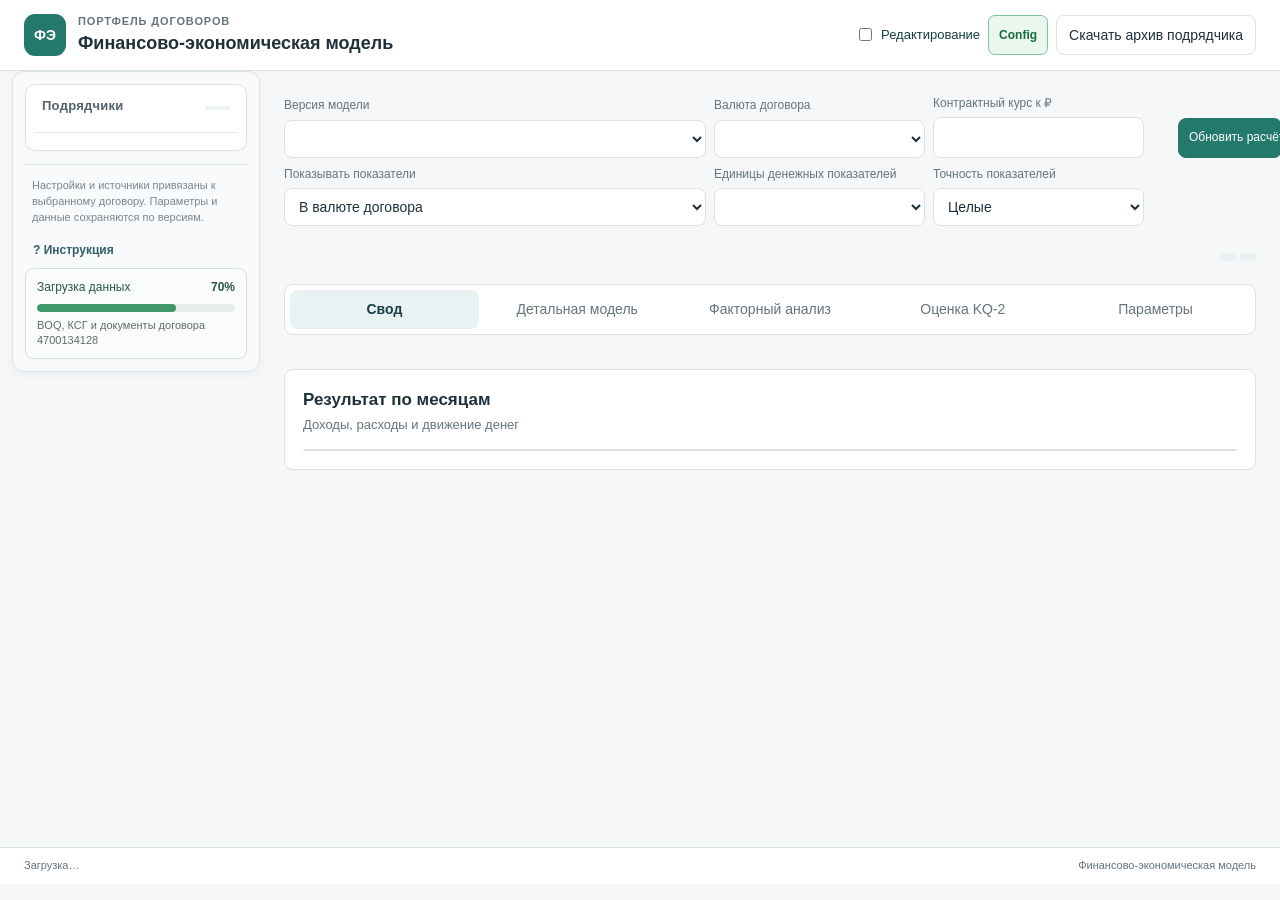
==== commit ffd2aa1f: "Group source fields and enable per-field editing" ====
--- a/index.html
+++ b/index.html
@@ -181,6 +181,9 @@
 @media(max-width:560px){.modelbar,body.edit-mode .modelbar{grid-template-columns:minmax(0,1fr)}.modelbar .model-actions{justify-self:end}}
 @media(prefers-reduced-motion:reduce){.modelbar,.modelbar .model-actions,.modelbar #saveVersionButton{transition:none}}
 .model-file-panel{margin:10px 0 14px;padding:9px 14px;border:1px solid var(--line);border-radius:9px;background:#f4f7f9}.model-file-panel summary{cursor:pointer;font-weight:600;color:#16324f}.model-file-controls{display:flex;flex-wrap:wrap;gap:8px;align-items:end;margin-top:12px}.model-file-controls label{flex:1 1 380px;font-size:13px}.model-file-controls input{width:100%;margin-top:4px}.model-file-panel p{margin:8px 0 0}
+
+.source-modal .source-fields{grid-template-columns:minmax(170px,1fr) 112px minmax(130px,1fr) 96px}.source-fields small{display:block;margin-top:3px}.source-fields .field-edit{padding:7px 9px}.source-optional{margin-top:16px;border-top:1px solid var(--line);padding-top:10px}.source-optional>summary{cursor:pointer;font-weight:650;color:var(--navy);padding:5px 0}.source-optional>.sub{margin:8px 0}.source-fields [data-field-value]:disabled,.source-fields [data-field-mode]:disabled{background:#f7f9fa!important}.source-fields .field-edit[aria-pressed=true]{background:#e8f5f0;border-color:#aacfc4}
+@media(max-width:760px){.source-modal .source-fields{grid-template-columns:minmax(100px,1fr) 110px 90px}.source-fields [data-field-value]{grid-column:1/3}.source-fields .field-edit{grid-column:3}}
 </style></head><body>
 <header class="top"><div class="topin"><div class="brand"><div class="logo">ФЭ</div><div><div class="eyebrow">Портфель договоров</div><h1>Финансово-экономическая модель</h1></div></div><div class="actions"><label class="edit-toggle"><input id="editMode" type="checkbox"> Редактирование</label><span id="configStatus" class="config-status disconnected" role="status" tabindex="0" title="Config ещё не подключён">Config</span><button class="btn" id="exportContractorButton">Скачать архив подрядчика</button></div></div></header>
 <div id="notice" role="status" aria-live="polite"></div>
@@ -206,7 +209,7 @@
 <div id="userGuideModal" class="modalback"><div class="modal user-guide" role="dialog" aria-modal="true" aria-labelledby="userGuideTitle"><div class="guide-head"><div><div class="eyebrow">Справка по приложению</div><h2 id="userGuideTitle">Инструкция пользователя</h2><p>От подготовки исходных документов до проверки опубликованной модели.</p></div><button class="close" type="button" data-close="userGuideModal" aria-label="Закрыть инструкцию">×</button></div><div class="guide-layout"><nav class="guide-toc" aria-label="Разделы инструкции"><button type="button" data-guide-target="guide-start">Начало работы</button><button type="button" data-guide-target="guide-objects">Подрядчики и версии</button><button type="button" data-guide-target="guide-sources">Исходные файлы</button><button type="button" data-guide-target="guide-parameters">Цены и расходы</button><button type="button" data-guide-target="guide-fact">Факт и платежи</button><button type="button" data-guide-target="guide-results">Результаты и анализ</button><button type="button" data-guide-target="guide-save">Сохранение и SharePoint</button><button type="button" data-guide-target="guide-admin">Администрирование</button><button type="button" data-guide-target="guide-checks">Проверки и ошибки</button></nav><div class="guide-scroll" tabindex="0">
 <section id="guide-start"><h3>1. Начало работы</h3><p>При открытии приложение читает общий <code>config.json</code>, затем Excel-файл каждого подрядчика по ссылке из конфига. Рабочие изменения находятся в памяти текущей вкладки. Постоянное браузерное хранилище не используется. Для внесения изменений включите «Редактирование» в шапке; для просмотра это не требуется.</p><ol><li>Выберите подрядчика слева, затем его договор и версию года.</li><li>Откройте нужный раздел: «Свод», «Детальная модель», «Факторный анализ», «Оценка KQ-2» или «Параметры».</li><li>После правок скачайте файлы, разместите их на SharePoint и перезагрузите страницу для проверки. Закрытие вкладки до выгрузки теряет рабочие изменения.</li></ol><p class="guide-alert">Надпись «сохранено» внутри формы означает изменение открытой модели. Публикацию на SharePoint выполняет пользователь отдельно.</p></section>
 <section id="guide-objects"><h3>2. Подрядчики, договоры и версии</h3><p>Кнопки «+ Подрядчик» и «Удалить» меняют состав подрядчиков; название выбранного подрядчика редактируется в «Параметры → Договор». «+ Договор» создаёт договор у выбранного подрядчика. У договора может быть несколько версий и календарных лет. Выбор версии над моделью только переключает просмотр.</p><p>«Сохранить версию» создаёт копию выбранной версии в памяти. «+ Предыдущий год» создаёт год с пустыми исходными рядами, а «+ Год из текущего» переносит правила прогноза в следующий год и очищает документный факт. Проверьте источники нового года до использования результата. Денежный остаток связывается с предшествующим годом.</p><p>Нажатие на название подрядчика открывает его свод. В раскрываемом «Составе свода и версиях договоров» выбираются договоры и версии для суммирования; это изменение сохраняется в Excel подрядчика при выгрузке.</p></section>
-<section id="guide-sources"><h3>3. Подготовка и подключение исходных файлов</h3><p>Разместите документы выбранного подрядчика в его папке <code>sources/</code> на SharePoint: BOQ, КСГ (график объёмов), персонал, техника, первичка, платежи, факторинг и применимые реестры ставок. Используйте прямой адрес файла, по которому браузер получает Excel, CSV или TSV; адрес страницы предпросмотра не подходит. Если исходный документ заменён по прежнему адресу, заново нажмите «Обновить расчёты» для чтения новых данных.</p><ol><li>В «Параметры → Источники → Документы и соответствия» нажмите «Настроить» у нужного источника.</li><li>Укажите путь, лист, строку заголовка, начало и конец данных. Для полей выберите заголовок, букву колонки или адрес ячейки. У персонала и техники можно также указать колонку итоговых строк; пустое поле означает автоматическое определение. Даты считываются из заголовков дневных колонок независимо от их положения.</li><li>Нажмите «Прочитать по ссылке» либо «Выбрать файл», затем «Проверить соответствия» и осмотрите образцы значений.</li><li>После успешной проверки нажмите «Закрыть», а затем «Обновить расчёты» над моделью, чтобы применить данные к версии и проверить расчёт.</li></ol><p>Чтение и предварительный просмотр сами по себе не сохраняют файл источника в книге подрядчика. Успешная проверка записывает путь и правила сопоставления в открытую модель; для сохранения на портале выгрузите обновлённую книгу подрядчика. При ручном выборе локального файла всё равно задайте доступный опубликованный путь для следующего открытия.</p><p>BOQ даёт цены, КСГ — объёмы и даты. В расчёт дохода входят только работы с сопоставленной расценкой. Виды материалов не назначаются автоматически, если исходные документы их не содержат.</p></section>
+<section id="guide-sources"><h3>3. Подготовка и подключение исходных файлов</h3><p>Разместите документы выбранного подрядчика в его папке <code>sources/</code> на SharePoint: BOQ, КСГ (график объёмов), персонал, техника, первичка, платежи, факторинг и применимые реестры ставок. Используйте прямой адрес файла, по которому браузер получает Excel, CSV или TSV; адрес страницы предпросмотра не подходит. Если исходный документ заменён по прежнему адресу, заново нажмите «Обновить расчёты» для чтения новых данных.</p><ol><li>В «Параметры → Источники → Документы и соответствия» нажмите «Настроить» у нужного источника.</li><li>Укажите путь, лист, строку заголовка, начало и конец данных. Обязательные соответствия показаны первыми; дополнительные поля скрыты в раскрываемом блоке. Для изменения отдельного поля нажмите «Изменить» рядом с ним. Выберите заголовок, букву колонки или адрес ячейки. У персонала и техники можно также указать колонку итоговых строк; пустое поле означает автоматическое определение. Даты считываются из заголовков дневных колонок независимо от их положения.</li><li>Нажмите «Прочитать по ссылке» либо «Выбрать файл», затем «Проверить соответствия» и осмотрите образцы значений.</li><li>После успешной проверки нажмите «Закрыть», а затем «Обновить расчёты» над моделью, чтобы применить данные к версии и проверить расчёт.</li></ol><p>Чтение и предварительный просмотр сами по себе не сохраняют файл источника в книге подрядчика. Успешная проверка записывает путь и правила сопоставления в открытую модель; для сохранения на портале выгрузите обновлённую книгу подрядчика. При ручном выборе локального файла всё равно задайте доступный опубликованный путь для следующего открытия.</p><p>BOQ даёт цены, КСГ — объёмы и даты. В расчёт дохода входят только работы с сопоставленной расценкой. Виды материалов не назначаются автоматически, если исходные документы их не содержат.</p></section>
 <section id="guide-parameters"><h3>4. Цены, правила договора и статьи расходов</h3><p>В «Параметры → Договор» задайте название, год, НДС и регламент выполнения. Подписание КС-2 сдвинуто на один месяц после этапа; доля без документации сдвигается ещё на месяц. Валюта версии и контрактный курс к рублю задаются над моделью; курс должен быть положительным. Укажите соответствия номера договора, контрагента и проекта в документах: по ним приложение отбирает факт.</p><p>Расценки работ читаются из BOQ и сопоставляются с KQ-2. Для распределения ставки трубомонтажных работ задайте исходный код, три кода результата и доли с общей суммой 100%. После изменения правил обновите источники и проверьте оценку KQ-2. Вид материала можно назначить в строке KQ-2; это назначение сохраняется в версии.</p><p>В «Параметры → Расходы» проверьте каждую статью: ставку, единицу и валюту ставки, способ расчёта, базу, лаг оплаты, признаки начисления, выплаты и НДС. Ставки можно импортировать из подготовленного Excel. Нулевая ставка остаётся нулевой до подтверждения исходных данных; приложение не должно подставлять произвольную цену. База резерва отпусков выбирается отдельно, а его ставка задаётся в статьях расходов.</p><p>«Корректировки исходных рядов» показывают месяцы выбранного года и дают переключиться между годами договора. Ряд меняет расчёт своего года; свод и детальная модель объединяют выбранные версии годов, а остатки переходят по связи с предыдущим годом. Изменение денежных рядов платежей, авансов и факторинга влияет также на закрытые месяцы; для подтверждённого факта обновляйте документы и затем источники. Ряды, перекрытые КСГ, видами работ или ручным начислением статьи, остаются в версии, но не участвуют в соответствующем расчёте.</p></section>
 <section id="guide-fact"><h3>5. Факт: КС-2, платежи и факторинг</h3><p>Загрузите первичку, платежи и факторинг как источники. Проверьте соответствие подрядчика, номера договора, проекта, валюты, даты и суммы. Граница закрытого фактом периода определяется датами документов; ручную границу применяйте только осознанно, «По документам» возвращает автоматическое определение.</p><p>Для договора с BOQ/КСГ сначала оцените работы по KQ-2 и распределите выполнение по месяцам КСГ согласно долям этапов из настроек подрядчика. Это выполнение попадает в «Доходы» в месяце работ; прочие доходы добавляются отдельно. КС-2 оформляется позже: объём каждого этапа переносится на месяц, а заданная в настройках доля задержанных документов — ещё на один месяц. В закрытые фактом месяцы «Принято по КС-2» берётся из подтверждённой первички, в будущих — из прогноза актирования. Разница годовых итогов дохода и КС-2 возможна из-за переноса через границу года; в полном цикле оформления соответствующие объёмы должны сойтись. После КС-2 формируются поступления с учётом оплаты, зачёта аванса, встречных обязательств и гарантийного удержания. В своде раскройте «Сверка дохода, КС-2 и поступлений», чтобы увидеть график КСГ, принятую сумму, встречные обязательства, гарантийные удержания, зачёт аванса, изменение задолженности и денежные поступления.</p><p>В своде «Принято по КС-2» и «Поступления» отвечают на разные вопросы: акт не равен полученным деньгам. Аванс входит в CF при получении, а его зачёт уменьшает оплату КС и незачтённый аванс без повторного движения денег. В прогнозе можно выбрать пропорциональный зачёт: КС-2 месяца × незачтённый аванс перед зачётом / остаток КС-2 с текущего месяца до конца договора; сумма ограничена КС-2 и доступным авансом. Факт зачёта остаётся по первичке. Авансы из реестра с иным контрагентом относятся к договору только при совпадении номера ERP, проекта и номера строительного договора в назначении, с явным предупреждением для проверки основания. Гарантийное удержание остаётся в расчёте до фактической выплаты; прогнозная выплата ставится на месяц после последней приемки КС-2 и входит в поступления и CF. В «Параметры → Договор» укажите подтверждённые остатки на начало первого года; для моделей без графика КС-2 месяц выплаты ГУ можно задать вручную. При связанных годах остатки переносятся автоматически. Если даты окончания и прежнего аванса нет, годовой CF нельзя считать итогом всего проекта. Факторинг и встречные обязательства отражаются отдельно. Зачёт аванса при пустом реестре авансов текущего договора может быть обоснован сальдированием с другим договором: сверяйте встречный договор, документ основания и обе задолженности. Отсутствие платежей не является причиной удалять корректную первичку.</p><p>Для сценарной проверки создавайте явно названную тестовую версию и держите её файл отдельно от планового конфига. Условные документы не являются фактической отчётностью.</p></section>
 <section id="guide-results"><h3>6. Чтение результатов</h3><p>«Свод» показывает доходы, расходы, финансовый результат и CF накопительно по годам и всему выбранному договору. В таблице слева общий итог и подтверждённый документами факт, далее месяцы выбранного года и итоги других лет. Прочерк обозначает ноль в выбранной точности; единицы денежных показателей выбираются один раз над моделью. Рядом выберите целые числа (по умолчанию), десятые или сотые для отображения расчётных показателей. Это не меняет исходные данные, точность расчёта и выгружаемую модель.</p><p>«Детальная модель» раскрывает технико-экономические, экономические и финансовые строки по месяцам. Нажимайте на группу, чтобы увидеть состав затрат и платежей. Финансовый результат — начисленные доходы минус расходы; CF учитывает время поступлений, выплат и НДС. Поэтому прибыльный год может иметь отрицательный денежный остаток. Раскрытие CF помогает проследить разницу. В финансовых показателях начисления и поступления отображаются положительно, зачёты, удержания и выплаты подрядчика — отрицательно. «Зачёты» складывают отрицательные зачёт авансов и взаимозачёты без движения денег. «ГУ» показывает начисление к выплате за вычетом удержания; положительное удержание увеличивает остаток ГУ в расчёте, но в таблице отражается с минусом. В текущем расчёте эта последняя сумма совпадает с фактической или прогнозной выплатой ГУ, которая отдельно входит в «Поступления». «Незачтённый аванс» — остаток на конец периода, а не сумма месячных оборотов.</p><p>«Оценка KQ-2» показывает укрупнение BOQ, ставки, сопоставленные объёмы КСГ и проектные материалы. Для факторного анализа выберите договор и исходную версию нужного года, включите редактирование и нажмите «+ Альтернативная версия» на вкладке анализа. Приложение скопирует данные в новую версию этого же договора и года; исходная останется базой. В альтернативе измените ставки и параметры либо настройте другие BOQ и КСГ и нажмите «Обновить расчёты» над моделью. Вернитесь к факторному анализу: текущая версия указана рядом, а в списке выберите модель для сравнения. Отклонение рассчитывается как текущая минус сравниваемая. Сравнение допускает версии разных лет одного договора при сопоставимых валютах или заданном курсе к рублю. Изменение объёма и цены работ рассчитывается по устойчивым ключам сопоставленных видов работ. Расходы показаны отдельно; при отсутствии сопоставимого физического параметра отклонение статьи целиком относится к фактору цены. Затем скачайте файл подрядчика и опубликуйте его вручную. Свод и детальная модель подрядчика суммируют выбранные договоры одного периода; состав выбирается в раскрываемом блоке.</p></section>
@@ -1256,10 +1259,12 @@
 function safeURL(path){const url=new URL(path,state.portalRootUrl||location.href);if(!['http:','https:','file:'].includes(url.protocol))throw Error('Допустимы ссылки HTTP(S) или относительные пути к файлам.');if(/\.xlsx$/i.test(url.pathname)&&(/(^|\.)sharepoint\.com$/i.test(url.hostname)||url.hostname==='sp.sibur.local')&&!url.searchParams.has(''))url.searchParams.append('','1');return url;}
 function openSource(k){sourceKey=k;sourceDraft=sourceProfile(k);sourceDraft.overrides=sourceDraft.overrides||{};previewCandidate=null;$('sourceDoneButton').hidden=true;$('sourceTitle').textContent=SOURCE_KEYS.find(x=>x[0]===k)[1]+' · источник и соответствия';$('sourceModal').classList.add('show');renderSourceEditor();$('sourcePreview').innerHTML='';const token=sourceToken(k),path=sourceDraft.path;if(path&&!sourceCache.has(token)){$('sourcePreview').textContent='Читаю колонки исходного файла…';fetchWorkbook(path).then(({book})=>{if(sourceKey!==k||sourceToken(k)!==token||!$('sourceModal').classList.contains('show'))return;book.sourcePath=path;sourceCache.set(token,book);sourceDraft.sheet=sourceDraft.sheet||book.sheets.find(x=>(sourceDraft.sheetAliases||[]).some(a=>norm(a)===norm(x.name)))?.name||book.sheets[0]?.name||'';if(!$('sourceEditor').contains(document.activeElement))renderSourceEditor();$('sourcePreview').textContent='Колонки прочитаны из файла. Названия и адреса показаны ниже. Если вы редактируете ссылку, поля обновятся после команды «Прочитать по ссылке».';}).catch(err=>{if(sourceKey===k&&sourceToken(k)===token&&$('sourceModal').classList.contains('show'))$('sourcePreview').textContent='Не удалось прочитать файл по ссылке: '+err.message;});}}
 function renderSourceEditor(){const p=sourceDraft,book=sourceCache.get(sourceToken()),fields={...(p.fields||{})};Object.keys(p.overrides||{}).forEach(k=>fields[k]=fields[k]||[]);const bind=version().bindings[sourceKey]||{},sheet=book?.sheets.find(x=>x.name===p.sheet),resolved=sheet?resolveFields(p,sheet).resolved:{};
- $('sourceEditor').innerHTML=`<div class="formgrid"><div class="wide"><label for="sourcePath">Ссылка на документ или относительный путь</label><input id="sourcePath" value="${esc(p.path||'')}" placeholder="data/sources/document.xlsx"></div><div><label for="sourceSheet">Лист Excel</label><input id="sourceSheet" list="sheetOptions" value="${esc(p.sheet||'')}" placeholder="Выберите после чтения файла"><datalist id="sheetOptions">${(book?.sheets||[]).map(x=>`<option value="${esc(x.name)}">`).join('')}</datalist></div><div><label for="sourceHeader">Строка заголовков (0 — найти по полям)</label><input id="sourceHeader" type="number" min="0" max="1048576" value="${p.headerRow?.mode==='manual'?p.headerRow.fallback:0}"></div><div><label for="sourceStart">Первая строка данных (0 — после заголовка)</label><input id="sourceStart" type="number" min="0" value="${p.startRow||0}"></div><div><label for="sourceEnd">Последняя строка данных (0 — до конца)</label><input id="sourceEnd" type="number" min="0" value="${p.endRow||0}"></div>${['personnel','equipment'].includes(sourceKey)?`<div><label for="sourceSummaryColumn">Колонка итоговых строк (пусто — определить)</label><input id="sourceSummaryColumn" value="${esc(p.summaryColumn||'')}" placeholder="J или K"></div>`:''}</div><div class="actions"><button class="btn" id="readSourceUrl">Прочитать по ссылке</button><button class="btn" id="readSourceFile">Выбрать файл</button><span class="sub">Excel .xlsx, CSV, TSV</span></div><details class="group-panel" open><summary>Поля документа → колонки или ячейки</summary><div class="group-content"><p class="sub">Поля со звёздочкой нужны для расчёта; остальные можно оставить без соответствия. Для колонки укажите букву (D, AA), для ячейки — адрес (D12). По заголовку можно оставить встроенные варианты или указать точное название.</p>${Object.entries(fields).map(([k,aliases])=>{const detected=resolved[k],f=p.overrides[k]||((detected&&!detected.cell)?{mode:'column',value:columnName(detected.col)}:{mode:'header',value:Array.isArray(aliases)?aliases[0]||'':''});return `<div class="source-fields"><div><b>${esc((Array.isArray(aliases)?aliases.find(a=>/[А-Яа-яЁё]/.test(a)):null)||k)}</b>${p.requiredFields?.includes(k)?' *':' <small class="sub">(необязательно)</small>'}</div><select data-field-mode="${esc(k)}">${[['header','Заголовок'],['column','Колонка'],['cell','Ячейка']].map(([a,b])=>`<option value="${a}" ${f.mode===a?'selected':''}>${b}</option>`).join('')}</select><input data-field-value="${esc(k)}" value="${esc(f.value)}" aria-label="${esc((Array.isArray(aliases)?aliases.find(a=>/[А-Яа-яЁё]/.test(a)):null)||k)} — источник"></div>`;}).join('')}</div></details>
+ const fieldRow=([k,aliases])=>{const required=p.requiredFields?.includes(k),label=(aliases||[]).find(a=>/[А-Яа-яЁё]/.test(a))||k,detected=resolved[k],f=p.overrides?.[k]||{mode:'header',value:''},hint=(aliases||[]).join(' / ');return `<div class="source-fields"><div><b>${esc(label)}</b>${required?' *':''}<small class="sub">${detected?`Найдено: ${detected.cell?columnName(detected.cell.col)+(detected.cell.row+1):columnName(detected.col)}`:'Не сопоставлено'}</small></div><select data-field-mode="${esc(k)}" aria-label="Способ соответствия: ${esc(label)}">${[['header','Заголовок'],['column','Колонка'],['cell','Ячейка']].map(([a,b])=>`<option value="${a}" ${f.mode===a?'selected':''}>${b}</option>`).join('')}</select><input data-field-value="${esc(k)}" value="${esc(f.value||'')}" placeholder="${esc(hint)}" aria-label="${esc(label)} — источник"><button class="btn field-edit" type="button" data-edit-field="${esc(k)}" aria-pressed="false" ${editMode?'':'disabled'}>Изменить</button></div>`;};
+ const entries=Object.entries(fields),requiredRows=entries.filter(([k])=>p.requiredFields?.includes(k)).map(fieldRow).join(''),optionalRows=entries.filter(([k])=>!p.requiredFields?.includes(k)).map(fieldRow).join('');
+ $('sourceEditor').innerHTML=`<div class="formgrid"><div class="wide"><label for="sourcePath">Ссылка на документ или относительный путь</label><input id="sourcePath" value="${esc(p.path||'')}" placeholder="data/sources/document.xlsx"></div><div><label for="sourceSheet">Лист Excel</label><input id="sourceSheet" list="sheetOptions" value="${esc(p.sheet||'')}" placeholder="Выберите после чтения файла"><datalist id="sheetOptions">${(book?.sheets||[]).map(x=>`<option value="${esc(x.name)}">`).join('')}</datalist></div><div><label for="sourceHeader">Строка заголовков (0 — найти по полям)</label><input id="sourceHeader" type="number" min="0" max="1048576" value="${p.headerRow?.mode==='manual'?p.headerRow.fallback:0}"></div><div><label for="sourceStart">Первая строка данных (0 — после заголовка)</label><input id="sourceStart" type="number" min="0" value="${p.startRow||0}"></div><div><label for="sourceEnd">Последняя строка данных (0 — до конца)</label><input id="sourceEnd" type="number" min="0" value="${p.endRow||0}"></div>${['personnel','equipment'].includes(sourceKey)?`<div><label for="sourceSummaryColumn">Колонка итоговых строк (пусто — определить)</label><input id="sourceSummaryColumn" value="${esc(p.summaryColumn||'')}" placeholder="J или K"></div>`:''}</div><div class="actions"><button class="btn" id="readSourceUrl">Прочитать по ссылке</button><button class="btn" id="readSourceFile">Выбрать файл</button><span class="sub">Excel .xlsx, CSV, TSV</span></div><details class="group-panel" open><summary>Поля документа → колонки или ячейки</summary><div class="group-content"><p class="sub">Поля со звёздочкой нужны для расчёта; остальные можно оставить без соответствия. Для колонки укажите букву (D, AA), для ячейки — адрес (D12). По заголовку можно оставить встроенные варианты или указать точное название.</p>${requiredRows}${optionalRows?`<details class="source-optional"><summary>Дополнительные поля (${entries.filter(([k])=>!p.requiredFields?.includes(k)).length})</summary><p class="sub">Оставьте без настройки, если данные не нужны для выбранного расчёта или ручного месячного ряда. При наличии они могут уточнить отбор, вычеты и детализацию.</p>${optionalRows}</details>`:''}</div></details>
  <details class="group-panel"><summary>Дополнительное ручное соответствие</summary><div class="group-content"><p class="sub">Основные показатели считываются автоматически по правилам договора. Здесь можно добавить отдельный месячный ряд: выбрать показатель и указать адреса 12 ячеек либо колонки даты и значения. Исходный файл не меняется.</p><div class="binding-row"><label>Показатель<select id="bindTarget">${SERIES.map(([k,l])=>`<option value="driver:${k}" ${bind.target==='driver:'+k?'selected':''}>${l}</option>`).join('')}${COST_DEFS.map(x=>`<option value="cost:${x[2]}" ${bind.target==='cost:'+x[2]?'selected':''}>Расход: ${x[0]==='direct'?'прямой':'косвенный'} · ${x[1]}</option>`).join('')}${COST_DEFS.map(x=>`<option value="payment:${x[2]}" ${bind.target==='payment:'+x[2]?'selected':''}>Выплата: ${x[0]==='direct'?'прямая':'косвенная'} · ${x[1]}</option>`).join('')}</select></label><label>Способ<select id="bindMode"><option value="cells" ${bind.mode!=='rows'?'selected':''}>12 месячных ячеек</option><option value="rows" ${bind.mode==='rows'?'selected':''}>По датам в строках</option></select></label><label>Диапазон / 12 адресов по месяцам<input id="bindCells" value="${esc(bind.cells||'')}" placeholder="B12:M12 или B12,B15,…"></label></div><div class="binding-row"><label>Колонка даты<input id="bindDate" value="${esc(bind.date||'')}" placeholder="A или @document_date"></label><label>Колонка значения<input id="bindValue" value="${esc(bind.value||'')}" placeholder="F или @amount_without_vat"></label><label>Коэффициент перевода в рубли / единицы<input id="bindScale" type="number" step="any" value="${bind.scale??1}"></label></div><div class="binding-row"><label>Отбор по колонке (необязательно)<input id="bindFilterCol" value="${esc(bind.filterCol||'')}" placeholder="C или @expense_type"></label><label>Значение отбора<input id="bindFilterValue" value="${esc(bind.filterValue||'')}"></label><label><input type="checkbox" id="bindScope" ${bind.scope!==false?'checked':''}> Отбирать текущего подрядчика и договор по настроенным полям</label></div><p class="sub">Для режима ячеек диапазон должен уже относиться к выбранному договору. В числовых рядах пустые или текстовые значения считаются ошибкой.</p><button class="btn" id="previewBinding">Проверить месячные итоги</button><div id="bindingPreview"></div></div></details>`;
  $('sourceEditor').querySelectorAll('[data-field-value]').forEach(el=>{el.title='Укажите точное название заголовка, букву колонки или адрес ячейки в выбранном листе Excel. Найденная колонка уже подставлена.';});
- $('sourceEditor').querySelectorAll('input,select').forEach(x=>x.disabled=!editMode);
+ $('sourceEditor').querySelectorAll('input,select').forEach(x=>x.disabled=!editMode);$('sourceEditor').querySelectorAll('[data-field-mode],[data-field-value]').forEach(x=>x.disabled=true);$('sourceEditor').querySelectorAll('[data-edit-field]').forEach(button=>button.onclick=()=>{const row=button.closest('.source-fields'),enabled=button.getAttribute('aria-pressed')!=='true';row.querySelectorAll('input,select').forEach(x=>x.disabled=!enabled);button.setAttribute('aria-pressed',String(enabled));button.textContent=enabled?'Готово':'Изменить';if(enabled)row.querySelector('input').focus();});
  $('readSourceUrl').onclick=()=>loadSourceURL();$('readSourceFile').onclick=()=>{pendingSource=sourceKey;$('sourceFile').click();};$('previewBinding').onclick=()=>previewBinding();
  $('sourceEditor').addEventListener('change',invalidatePreview,{once:true});applyHelp($('sourceModal'));
 }
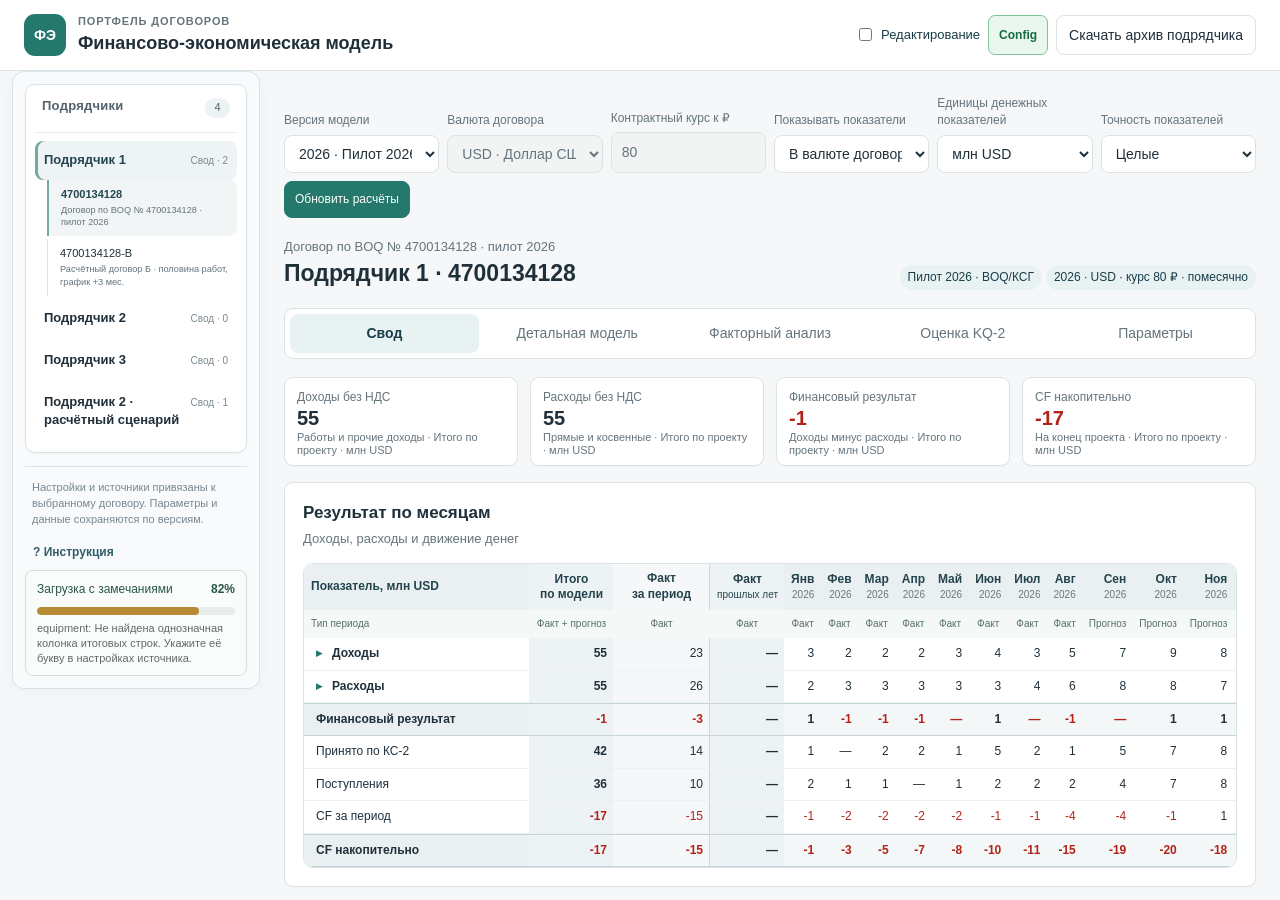
==== commit 636797f5: "Clarify optional fields and model publication flow" ====
--- a/index.html
+++ b/index.html
@@ -184,11 +184,15 @@
 
 .source-modal .source-fields{grid-template-columns:minmax(170px,1fr) 112px minmax(130px,1fr) 96px}.source-fields small{display:block;margin-top:3px}.source-fields .field-edit{padding:7px 9px}.source-optional{margin-top:16px;border-top:1px solid var(--line);padding-top:10px}.source-optional>summary{cursor:pointer;font-weight:650;color:var(--navy);padding:5px 0}.source-optional>.sub{margin:8px 0}.source-fields [data-field-value]:disabled,.source-fields [data-field-mode]:disabled{background:#f7f9fa!important}.source-fields .field-edit[aria-pressed=true]{background:#e8f5f0;border-color:#aacfc4}
 @media(max-width:760px){.source-modal .source-fields{grid-template-columns:minmax(100px,1fr) 110px 90px}.source-fields [data-field-value]{grid-column:1/3}.source-fields .field-edit{grid-column:3}}
+
+.source-optional{background:#f0f2f4;border:1px solid #d8dee4;border-radius:9px;padding:10px 14px}.source-optional>summary{color:#465567}.source-optional .source-fields{background:#f7f8f9;padding:5px 8px;border-radius:5px}.publication-help{display:flex;align-items:center;justify-content:space-between;gap:16px;margin:12px 0;padding:13px 16px;background:#eef4f7;border:1px solid #cbdce5;border-radius:9px}.publication-help p{margin:5px 0 0;font-size:12px;color:#40566a}.publication-help code{overflow-wrap:anywhere}.publication-help .btn{flex:none}
+.modelbar,body.edit-mode .modelbar{grid-template-columns:repeat(6,minmax(0,1fr));grid-template-areas:"version currency fx display unit precision" "actions actions actions actions actions actions"}.modelbar .model-actions,body.edit-mode .modelbar .model-actions{display:flex;grid-template-columns:none;gap:8px;justify-self:start;justify-content:flex-start}.modelbar #saveVersionButton{width:auto}body:not(.edit-mode) #saveVersionButton{display:none;visibility:hidden}@media(max-width:1200px){.modelbar,body.edit-mode .modelbar{grid-template-columns:repeat(3,minmax(0,1fr));grid-template-areas:"version currency fx" "display unit precision" "actions actions actions"}}@media(max-width:700px){.modelbar,body.edit-mode .modelbar{grid-template-columns:repeat(2,minmax(0,1fr));grid-template-areas:"version currency" "fx display" "unit precision" "actions actions"}.publication-help{align-items:flex-start;flex-direction:column}}@media(max-width:440px){.modelbar,body.edit-mode .modelbar{grid-template-columns:minmax(0,1fr);grid-template-areas:"version" "currency" "fx" "display" "unit" "precision" "actions"}.modelbar .model-actions{flex-wrap:wrap}}
 </style></head><body>
 <header class="top"><div class="topin"><div class="brand"><div class="logo">ФЭ</div><div><div class="eyebrow">Портфель договоров</div><h1>Финансово-экономическая модель</h1></div></div><div class="actions"><label class="edit-toggle"><input id="editMode" type="checkbox"> Редактирование</label><span id="configStatus" class="config-status disconnected" role="status" tabindex="0" title="Config ещё не подключён">Config</span><button class="btn" id="exportContractorButton">Скачать архив подрядчика</button></div></div></header>
 <div id="notice" role="status" aria-live="polite"></div>
 <div class="workspace"><aside class="portfolio"><div class="contractor-panel"><div class="sectionhead"><h3>Подрядчики</h3><span class="badge" id="contractorCount"></span></div><div class="contractor-actions edit-action"><button class="btn" id="addContractorButton">+ Подрядчик</button><button class="btn danger" id="deleteContractorButton">Удалить</button></div><div id="contractorNav"></div><button class="btn edit-action space" id="addContractButton">+ Договор</button></div><div class="side-note sub">Настройки и источники привязаны к выбранному договору. Параметры и данные сохраняются по версиям.</div><button class="btn guide-menu-button" id="openUserGuide" type="button" aria-haspopup="dialog" aria-controls="userGuideModal">? Инструкция</button><div class="admin-side edit-action"><button class="btn" id="administrationButton">⚙ Администрирование</button></div><div id="dataLoadStatus" class="data-load-status loading" role="status" aria-live="polite"><div class="data-load-top"><span class="data-load-title">Загрузка данных</span><b class="data-load-percent">0%</b></div><div class="data-load-track" role="progressbar" aria-label="Загрузка данных" aria-valuemin="0" aria-valuemax="100" aria-valuenow="0"><span class="data-load-fill"></span></div><div class="data-load-detail">Общий конфиг</div></div></aside><main class="content"><div class="modelbar"><div class="control version-control"><label for="versionSelect">Версия модели</label><select id="versionSelect"></select></div><div class="control currency-control"><label for="currencySelect">Валюта договора</label><select id="currencySelect"></select></div><div class="control fx-control"><label for="fxRateInput">Контрактный курс к ₽</label><input id="fxRateInput" type="number" min="0.000001" step="any"></div><div class="control display-control"><label for="displayCurrencySelect">Показывать показатели</label><select id="displayCurrencySelect"><option value="contract">В валюте договора</option><option value="rub">В рублёвом эквиваленте</option></select></div><div class="control unit-control"><label for="unitSelect">Единицы денежных показателей</label><select id="unitSelect"></select></div><div class="control precision-control"><label for="precisionSelect">Точность показателей</label><select id="precisionSelect"><option value="0">Целые</option><option value="1">Десятые</option><option value="2">Сотые</option></select></div><div class="actions model-actions"><button class="btn save-version-panel edit-action" id="saveVersionButton">Сохранить версию</button><button class="btn primary" id="recalculateButton">Обновить расчёты</button></div></div>
 <section class="context"><div><div class="sub" id="breadcrumbs"></div><h2 id="modelTitle"></h2></div><div><span class="badge" id="versionBadge"></span> <span class="badge" id="periodBadge"></span></div></section>
+<div id="publicationHelp" class="publication-help hidden"></div>
 <div id="dataBanner" class="note compact-status"></div>
 <div class="year-actions edit-action"><button class="btn" id="createPreviousYearButton" type="button" title="Создать предыдущий календарный год с нулевыми рядами и связать его остаток с текущим годом.">+ Предыдущий год</button><button class="btn" id="createYearButton" type="button" title="Создать прогноз следующего года из выбранной версии. Фактические платежи и первичные документы не копируются.">+ Год из текущего</button></div>
 <nav class="tabs" aria-label="Разделы модели"><button class="tab active" data-tab="summary">Свод</button><button class="tab" data-tab="model">Детальная модель</button><button class="tab" data-tab="comparison">Факторный анализ</button><button class="tab" data-tab="kqEstimate">Оценка KQ-2</button><button class="tab" data-tab="parameters">Параметры</button></nav>
@@ -198,7 +202,7 @@
 <section id="portfolioDetail" class="panel"><div class="card"><div class="sectionhead"><div><h3>Детальная модель подрядчика</h3><div class="sub">Сумма выбранных договорных версий: объёмы, статьи затрат и денежный поток по месяцам</div></div></div><details class="portfolio-picker"><summary>Состав свода и версии договоров</summary><div id="portfolioDetailSelection"></div></details><div id="portfolioDetailStatus" class="space"></div><div id="portfolioDetailTable" class="tablewrap space"></div></div></section>
 <section id="summary" class="panel active"><div id="kpis" class="grid4"></div><div id="summaryYears" class="year-overview"></div><div class="space"><div class="card"><div class="sectionhead"><div><h3>Результат по месяцам</h3><div class="sub">Доходы, расходы и движение денег</div></div></div><div id="summaryTable" class="tablewrap"></div></div></div><div id="summaryComments" class="model-comments"></div><div id="cashReconciliation" class="hidden"></div><div id="managerChecks" class="hidden"></div><div id="problems" class="hidden"></div></section>
 <section id="kqEstimate" class="panel"><div class="card kq-card"><div class="sectionhead"><div><h3>Укрупнённая оценка BOQ на уровне KQ-2</h3><div class="sub">Ставка СМР по KQ: BOQ!Y / BOQ!AI · месячное выполнение с регламентом подрядчика</div></div></div><div id="kqEstimateStatus" class="note"></div><div id="kqEstimateTable" class="tablewrap kq-tablewrap"></div></div></section>
-<section id="model" class="panel"><div class="sectionhead"><div><h3>Детальная модель</h3><div class="sub">Технико-экономические, экономические и финансовые показатели</div></div><div class="actions"><button class="btn" id="collapseGroups">Свернуть группы</button><button class="btn" id="exportModel">Экспорт Excel</button></div></div><details class="model-file-panel"><summary>Сохранённая версия Excel</summary><div class="model-file-controls"><label>Прямая ссылка на книгу версии<input id="modelFileUrl" type="url" placeholder="https://…/models/model.xlsx"></label><button class="btn" id="loadModelUrl" type="button">Загрузить по ссылке</button><button class="btn" id="uploadModelFile" type="button">Загрузить файл</button><input id="modelFileInput" type="file" accept=".xlsx" hidden></div><p id="modelFileStatus" class="sub"></p></details><div id="modelYears" class="year-overview"></div><div id="modelGroups"></div><div id="detailComments" class="model-comments"></div></section>
+<section id="model" class="panel"><div class="sectionhead"><div><h3>Детальная модель</h3><div class="sub">Технико-экономические, экономические и финансовые показатели</div></div><div class="actions"><button class="btn" id="collapseGroups">Свернуть группы</button><button class="btn" id="exportModel">Экспорт Excel</button></div></div><details class="model-file-panel"><summary>Размещение и ссылка на сохранённую версию Excel</summary><p class="sub">После скачивания книги разместите её в папке выбранной версии на SharePoint. Вставьте прямую ссылку на файл ниже и нажмите «Загрузить по ссылке». Затем скачайте обновлённый файл подрядчика и замените его на портале: он хранит ссылку между открытиями.</p><div class="model-file-controls"><label>Прямая ссылка на книгу версии<input id="modelFileUrl" type="url" placeholder="https://…/models/model.xlsx"></label><button class="btn" id="loadModelUrl" type="button">Загрузить по ссылке</button><button class="btn" id="uploadModelFile" type="button">Загрузить файл</button><input id="modelFileInput" type="file" accept=".xlsx" hidden></div><p id="modelFileStatus" class="sub"></p></details><div id="modelYears" class="year-overview"></div><div id="modelGroups"></div><div id="detailComments" class="model-comments"></div></section>
 <section id="parameters" class="panel"><div class="sectionhead"><div><h3>Параметры и источники</h3><div class="sub">Настройте договор, исходные ряды, ставки и документы по разделам.</div></div></div><nav class="settings-nav" aria-label="Разделы настроек"><a href="#settings-general">Договор</a><a href="#settings-costs">Расходы</a><a href="#sources">Источники</a></nav><details class="settings-panel" id="settings-general" open><summary>Договор и правила расчёта</summary><div class="card"><h3>Параметры договора и версии</h3><p class="sub">Для изменения значений включите редактирование. Рабочие данные сохраняются только во внешнем Excel-файле выбранного подрядчика.</p><div id="generalParameters" class="formgrid"></div></div></details><details class="settings-panel edit-action" id="settings-drivers"><summary>Корректировки исходных рядов</summary><div class="card"><h3>Корректировки исходных рядов</h3><p class="sub">Ряды каждого года договора хранятся в его версии. Выберите год ниже: его месячные значения участвуют в соответствующих столбцах многолетней модели, а общий итог объединяет годы. Денежные ряды платежей, авансов и факторинга влияют также на закрытые месяцы; подтверждённый факт обновляйте из документов в разделе «Документы и соответствия».</p><details class="driver-help"><summary>Как эти ряды влияют на расчёт</summary><p>Доход от работ берётся из физических объёмов КСГ × ставки KQ с регламентом признания подрядчика; ручной ряд выполнения используется при отсутствии работ. Прочие доходы добавляются отдельно. Персонал и техника влияют на расходы через ставки статей. Материалы задают базу статьи «Проектные материалы», но оценка МТР из BOQ не становится автоматически расходом закупки. Платежи, авансы и факторинг влияют на денежный поток и НДС. Источник и порядок расчёта показаны в документации модели.</p></details><div id="driverParameters" class="tablewrap"></div></div></details><details class="settings-panel" id="settings-costs"><summary>Ставки расходов и выплаты</summary><div class="card"><h3>Расходы и порядок выплат</h3><p class="sub">Ставки задаются в единицах каждой статьи. Срок оплаты сдвигает выплату относительно начисления. Выплаты за пределами года показаны отдельно.</p><div id="costParameters" class="costlist"></div></div></details><details class="settings-panel" id="sources"><summary>Документы и соответствия</summary><div class="card"><h3>Файл подрядчика</h3><p class="sub">Файл подрядчика содержит договоры, расчётные параметры и правила чтения документов.</p><div id="contractorFileSettings"></div></div><div id="sourceList"></div></details></section>
 <section id="comparison" class="panel"><div class="card"><div class="sectionhead"><div><h3>Факторный анализ</h3><div class="sub">Мост изменений: текущая версия минус выбранная для сравнения</div></div><button class="btn edit-action" id="createAlternativeVersion" type="button">+ Альтернативная версия</button></div><div class="factor-pair"><label>Модель для сравнения<select id="compareVersion" aria-label="Модель для сравнения"></select></label><div><span>Текущая модель</span><strong id="factorCurrentVersion"></strong></div></div><p class="sub factor-flow">Отклонение каждой статьи разложено на фактор объёма и фактор цены.</p><div id="factorTable"></div></div></section>
 
@@ -691,7 +695,7 @@
 const NO_VAT=new Set(['payroll','payrollTax','insurance','vacation','indirectPayroll','indirectTax','indirectInsurance','indirectVacation']);
 const METHOD_LABEL={fixed:'{currency}/мес.',driver:'{currency}/ед.',monthly:'{currency}/мес.',rate:'%',day:'{currency}/сутки',unit:'{currency}/ед.',percentPayroll:'% ФОТ',percentDirect:'% прямых',percentRevenue:'% доходов',annualPerPerson:'{currency}/чел./год',perPerson:'{currency}/чел.',rotation:'{currency}/поездка',materials:'% стоимости МТР',manual:'{currency}/мес.'};
 const methodLabel=(method,v=version())=>(METHOD_LABEL[method]||method).replace('{currency}',v?.currency||'RUB');
-let editMode=false, dirty=false, configDirty=false, contractorDirty=false, configOrigin='', activeTab='summary', sourceKey='', sourceDraft=null, pendingSource=null, sourceCache=new Map(), previewCandidate=null, pendingContractors=new Set();
+let editMode=false, dirty=false, configDirty=false, contractorDirty=false, configOrigin='', activeTab='summary', sourceKey='', sourceDraft=null, pendingSource=null, sourceCache=new Map(), previewCandidate=null, pendingContractors=new Set(),lastModelExport=null;
 const groupState={};
 function notify(message){$('notice').textContent=message;}
 function requireEdit(){if(editMode)return true;notify('Включите режим редактирования.');return false;}
@@ -799,7 +803,7 @@
  const c=contractor();if(!c)return;if(!state.contractors.some(x=>x.id===state.currentContractor))state.currentContractor=c.id;
  if(!c.contracts.some(x=>x.id===state.currentContract))state.currentContract=c.contracts[0]?.id||'';
  const ct=contract();if(ct&&!ct.versions.some(x=>x.id===state.currentVersion))state.currentVersion=ct.versions.at(-1).id;
- const portfolioView=activeTab==='portfolioSummary'||activeTab==='portfolioDetail',v=version();renderNav();document.querySelector('.modelbar').classList.toggle('hidden',portfolioView);document.querySelector('.tabs:not(.portfolio-tabs)').classList.toggle('hidden',portfolioView);document.querySelector('.portfolio-tabs').classList.toggle('hidden',!portfolioView);document.querySelectorAll('[data-portfolio-tab]').forEach(button=>button.classList.toggle('active',button.dataset.portfolioTab===activeTab));$('administrationButton').classList.toggle('primary',activeTab==='administration');$('emptyContract').classList.toggle('hidden',!!v||portfolioView);document.querySelectorAll('.panel').forEach(p=>p.classList.toggle('active',(portfolioView||!!v||p.id==='sources'||(p.id==='administration'&&editMode))&&p.id===activeTab));$('saveVersionButton').disabled=!v;$('recalculateButton').disabled=!v;
+ const portfolioView=activeTab==='portfolioSummary'||activeTab==='portfolioDetail',v=version();renderNav();document.querySelector('.modelbar').classList.toggle('hidden',portfolioView);document.querySelector('.tabs:not(.portfolio-tabs)').classList.toggle('hidden',portfolioView);document.querySelector('.portfolio-tabs').classList.toggle('hidden',!portfolioView);document.querySelectorAll('[data-portfolio-tab]').forEach(button=>button.classList.toggle('active',button.dataset.portfolioTab===activeTab));$('administrationButton').classList.toggle('primary',activeTab==='administration');$('emptyContract').classList.toggle('hidden',!!v||portfolioView);document.querySelectorAll('.panel').forEach(p=>p.classList.toggle('active',(portfolioView||!!v||p.id==='sources'||(p.id==='administration'&&editMode))&&p.id===activeTab));$('saveVersionButton').disabled=!v;$('recalculateButton').disabled=!v;renderPublicationHelp();
  $('modelTitle').textContent=ct?c.name+' · '+ct.number:c.name;$('breadcrumbs').textContent=ct?ct.name:'Портфель договоров';$('versionBadge').textContent=v?.name||'Нет договоров';$('periodBadge').textContent=v?v.year+' · '+v.currency+' · '+(v.currency==='RUB'?'курс 1 ₽':fxOf(v)>0?'курс '+fxOf(v).toLocaleString('ru-RU')+' ₽':'курс к RUB не задан')+' · помесячно':'';
  if(portfolioView){state.results=null;$('modelTitle').textContent=c.name+' · модель подрядчика';$('breadcrumbs').textContent='Портфель договоров';$('versionBadge').textContent=c.contracts.length+' договоров';$('periodBadge').textContent='Выбранные версии';$('dataBanner').className='note';$('dataBanner').textContent='Денежные показатели складываются по выбранным договорам одного года. Сценарный договор показан отдельно от факта.';renderPortfolio();applyHelp();return;}
  if(!v){state.results=null;$('dataBanner').textContent='Загрузите файл подрядчика или добавьте договор для расчёта.';renderSources();renderAdministration();applyHelp();return;}
@@ -1258,10 +1262,11 @@
 async function loadCurrentContractorFile(){if(!requireEdit())return;const current=contractor(),url=$('contractorFileUrl').value.trim();if(!url){notify('Укажите прямую ссылку на Excel-файл подрядчика.');return;}if(pendingContractors.has(current.id)&&!confirm('Заменить несохранённые изменения подрядчика данными из файла по ссылке?'))return;try{safeURL(url);const loaded=await contractorFromUrl({id:current.id,name:current.name,fileUrl:url}),index=state.contractors.findIndex(x=>x.id===current.id),urlChanged=current.fileUrl!==url;state.contractors[index]=loaded;if(state.configSource)updateConfigStatus();state.currentContract='';state.currentVersion='';pendingContractors.delete(current.id);contractorDirty=pendingContractors.size>0;dirty=contractorDirty||configDirty;normalize();persist(urlChanged,'config');render();notify('Файл подрядчика загружен по ссылке. Браузерное хранилище не использовалось.');}catch(e){notify('Не удалось загрузить файл подрядчика: '+e.message);}}
 function safeURL(path){const url=new URL(path,state.portalRootUrl||location.href);if(!['http:','https:','file:'].includes(url.protocol))throw Error('Допустимы ссылки HTTP(S) или относительные пути к файлам.');if(/\.xlsx$/i.test(url.pathname)&&(/(^|\.)sharepoint\.com$/i.test(url.hostname)||url.hostname==='sp.sibur.local')&&!url.searchParams.has(''))url.searchParams.append('','1');return url;}
 function openSource(k){sourceKey=k;sourceDraft=sourceProfile(k);sourceDraft.overrides=sourceDraft.overrides||{};previewCandidate=null;$('sourceDoneButton').hidden=true;$('sourceTitle').textContent=SOURCE_KEYS.find(x=>x[0]===k)[1]+' · источник и соответствия';$('sourceModal').classList.add('show');renderSourceEditor();$('sourcePreview').innerHTML='';const token=sourceToken(k),path=sourceDraft.path;if(path&&!sourceCache.has(token)){$('sourcePreview').textContent='Читаю колонки исходного файла…';fetchWorkbook(path).then(({book})=>{if(sourceKey!==k||sourceToken(k)!==token||!$('sourceModal').classList.contains('show'))return;book.sourcePath=path;sourceCache.set(token,book);sourceDraft.sheet=sourceDraft.sheet||book.sheets.find(x=>(sourceDraft.sheetAliases||[]).some(a=>norm(a)===norm(x.name)))?.name||book.sheets[0]?.name||'';if(!$('sourceEditor').contains(document.activeElement))renderSourceEditor();$('sourcePreview').textContent='Колонки прочитаны из файла. Названия и адреса показаны ниже. Если вы редактируете ссылку, поля обновятся после команды «Прочитать по ссылке».';}).catch(err=>{if(sourceKey===k&&sourceToken(k)===token&&$('sourceModal').classList.contains('show'))$('sourcePreview').textContent='Не удалось прочитать файл по ссылке: '+err.message;});}}
+function optionalSourceDescription(k){return ({boq:'Для просмотра деталей BOQ и ручного назначения месячного ряда. Базовая проверка не требует этих соответствий.',ksg:'Для просмотра и уточнения графика работ; если поле отсутствует, оно не блокирует проверку обязательных объёмов.',personnel:'Установка, категория, профессия и работа описывают строки. Текущий расчёт FTE использует подрядчика, итоговые строки и дневные значения.',equipment:'Тип техники, наименование и работа описывают строки. Текущий расчёт часов использует подрядчика, итоговую строку и дневные значения.',primary_documents:'ГУ, зачёты, удержания и другие суммы уточняют факт и CF, когда они есть в документе. Отсутствующие показатели не подменяются выдуманными значениями.',payments:'Назначение, вид платежа и проект уточняют отбор и классификацию авансов и оплат, когда эти данные есть в реестре.',factoring:'Реквизиты и дополнительные суммы помогают проверить связь факторинга с документом и при ручном соответствии.'})[k]||'Используйте только при необходимости ручного соответствия.';}
 function renderSourceEditor(){const p=sourceDraft,book=sourceCache.get(sourceToken()),fields={...(p.fields||{})};Object.keys(p.overrides||{}).forEach(k=>fields[k]=fields[k]||[]);const bind=version().bindings[sourceKey]||{},sheet=book?.sheets.find(x=>x.name===p.sheet),resolved=sheet?resolveFields(p,sheet).resolved:{};
  const fieldRow=([k,aliases])=>{const required=p.requiredFields?.includes(k),label=(aliases||[]).find(a=>/[А-Яа-яЁё]/.test(a))||k,detected=resolved[k],f=p.overrides?.[k]||{mode:'header',value:''},hint=(aliases||[]).join(' / ');return `<div class="source-fields"><div><b>${esc(label)}</b>${required?' *':''}<small class="sub">${detected?`Найдено: ${detected.cell?columnName(detected.cell.col)+(detected.cell.row+1):columnName(detected.col)}`:'Не сопоставлено'}</small></div><select data-field-mode="${esc(k)}" aria-label="Способ соответствия: ${esc(label)}">${[['header','Заголовок'],['column','Колонка'],['cell','Ячейка']].map(([a,b])=>`<option value="${a}" ${f.mode===a?'selected':''}>${b}</option>`).join('')}</select><input data-field-value="${esc(k)}" value="${esc(f.value||'')}" placeholder="${esc(hint)}" aria-label="${esc(label)} — источник"><button class="btn field-edit" type="button" data-edit-field="${esc(k)}" aria-pressed="false" ${editMode?'':'disabled'}>Изменить</button></div>`;};
  const entries=Object.entries(fields),requiredRows=entries.filter(([k])=>p.requiredFields?.includes(k)).map(fieldRow).join(''),optionalRows=entries.filter(([k])=>!p.requiredFields?.includes(k)).map(fieldRow).join('');
- $('sourceEditor').innerHTML=`<div class="formgrid"><div class="wide"><label for="sourcePath">Ссылка на документ или относительный путь</label><input id="sourcePath" value="${esc(p.path||'')}" placeholder="data/sources/document.xlsx"></div><div><label for="sourceSheet">Лист Excel</label><input id="sourceSheet" list="sheetOptions" value="${esc(p.sheet||'')}" placeholder="Выберите после чтения файла"><datalist id="sheetOptions">${(book?.sheets||[]).map(x=>`<option value="${esc(x.name)}">`).join('')}</datalist></div><div><label for="sourceHeader">Строка заголовков (0 — найти по полям)</label><input id="sourceHeader" type="number" min="0" max="1048576" value="${p.headerRow?.mode==='manual'?p.headerRow.fallback:0}"></div><div><label for="sourceStart">Первая строка данных (0 — после заголовка)</label><input id="sourceStart" type="number" min="0" value="${p.startRow||0}"></div><div><label for="sourceEnd">Последняя строка данных (0 — до конца)</label><input id="sourceEnd" type="number" min="0" value="${p.endRow||0}"></div>${['personnel','equipment'].includes(sourceKey)?`<div><label for="sourceSummaryColumn">Колонка итоговых строк (пусто — определить)</label><input id="sourceSummaryColumn" value="${esc(p.summaryColumn||'')}" placeholder="J или K"></div>`:''}</div><div class="actions"><button class="btn" id="readSourceUrl">Прочитать по ссылке</button><button class="btn" id="readSourceFile">Выбрать файл</button><span class="sub">Excel .xlsx, CSV, TSV</span></div><details class="group-panel" open><summary>Поля документа → колонки или ячейки</summary><div class="group-content"><p class="sub">Поля со звёздочкой нужны для расчёта; остальные можно оставить без соответствия. Для колонки укажите букву (D, AA), для ячейки — адрес (D12). По заголовку можно оставить встроенные варианты или указать точное название.</p>${requiredRows}${optionalRows?`<details class="source-optional"><summary>Дополнительные поля (${entries.filter(([k])=>!p.requiredFields?.includes(k)).length})</summary><p class="sub">Оставьте без настройки, если данные не нужны для выбранного расчёта или ручного месячного ряда. При наличии они могут уточнить отбор, вычеты и детализацию.</p>${optionalRows}</details>`:''}</div></details>
+ $('sourceEditor').innerHTML=`<div class="formgrid"><div class="wide"><label for="sourcePath">Ссылка на документ или относительный путь</label><input id="sourcePath" value="${esc(p.path||'')}" placeholder="data/sources/document.xlsx"></div><div><label for="sourceSheet">Лист Excel</label><input id="sourceSheet" list="sheetOptions" value="${esc(p.sheet||'')}" placeholder="Выберите после чтения файла"><datalist id="sheetOptions">${(book?.sheets||[]).map(x=>`<option value="${esc(x.name)}">`).join('')}</datalist></div><div><label for="sourceHeader">Строка заголовков (0 — найти по полям)</label><input id="sourceHeader" type="number" min="0" max="1048576" value="${p.headerRow?.mode==='manual'?p.headerRow.fallback:0}"></div><div><label for="sourceStart">Первая строка данных (0 — после заголовка)</label><input id="sourceStart" type="number" min="0" value="${p.startRow||0}"></div><div><label for="sourceEnd">Последняя строка данных (0 — до конца)</label><input id="sourceEnd" type="number" min="0" value="${p.endRow||0}"></div>${['personnel','equipment'].includes(sourceKey)?`<div><label for="sourceSummaryColumn">Колонка итоговых строк (пусто — определить)</label><input id="sourceSummaryColumn" value="${esc(p.summaryColumn||'')}" placeholder="J или K"></div>`:''}</div><div class="actions"><button class="btn" id="readSourceUrl">Прочитать по ссылке</button><button class="btn" id="readSourceFile">Выбрать файл</button><span class="sub">Excel .xlsx, CSV, TSV</span></div><details class="group-panel" open><summary>Поля документа → колонки или ячейки</summary><div class="group-content"><p class="sub">Поля со звёздочкой нужны для расчёта; остальные можно оставить без соответствия. Для колонки укажите букву (D, AA), для ячейки — адрес (D12). По заголовку можно оставить встроенные варианты или указать точное название.</p>${requiredRows}${optionalRows?`<details class="source-optional"><summary>Необязательные поля (${entries.filter(([k])=>!p.requiredFields?.includes(k)).length}) · зачем они нужны</summary><p class="sub">${esc(optionalSourceDescription(sourceKey))}</p>${optionalRows}</details>`:''}</div></details>
  <details class="group-panel"><summary>Дополнительное ручное соответствие</summary><div class="group-content"><p class="sub">Основные показатели считываются автоматически по правилам договора. Здесь можно добавить отдельный месячный ряд: выбрать показатель и указать адреса 12 ячеек либо колонки даты и значения. Исходный файл не меняется.</p><div class="binding-row"><label>Показатель<select id="bindTarget">${SERIES.map(([k,l])=>`<option value="driver:${k}" ${bind.target==='driver:'+k?'selected':''}>${l}</option>`).join('')}${COST_DEFS.map(x=>`<option value="cost:${x[2]}" ${bind.target==='cost:'+x[2]?'selected':''}>Расход: ${x[0]==='direct'?'прямой':'косвенный'} · ${x[1]}</option>`).join('')}${COST_DEFS.map(x=>`<option value="payment:${x[2]}" ${bind.target==='payment:'+x[2]?'selected':''}>Выплата: ${x[0]==='direct'?'прямая':'косвенная'} · ${x[1]}</option>`).join('')}</select></label><label>Способ<select id="bindMode"><option value="cells" ${bind.mode!=='rows'?'selected':''}>12 месячных ячеек</option><option value="rows" ${bind.mode==='rows'?'selected':''}>По датам в строках</option></select></label><label>Диапазон / 12 адресов по месяцам<input id="bindCells" value="${esc(bind.cells||'')}" placeholder="B12:M12 или B12,B15,…"></label></div><div class="binding-row"><label>Колонка даты<input id="bindDate" value="${esc(bind.date||'')}" placeholder="A или @document_date"></label><label>Колонка значения<input id="bindValue" value="${esc(bind.value||'')}" placeholder="F или @amount_without_vat"></label><label>Коэффициент перевода в рубли / единицы<input id="bindScale" type="number" step="any" value="${bind.scale??1}"></label></div><div class="binding-row"><label>Отбор по колонке (необязательно)<input id="bindFilterCol" value="${esc(bind.filterCol||'')}" placeholder="C или @expense_type"></label><label>Значение отбора<input id="bindFilterValue" value="${esc(bind.filterValue||'')}"></label><label><input type="checkbox" id="bindScope" ${bind.scope!==false?'checked':''}> Отбирать текущего подрядчика и договор по настроенным полям</label></div><p class="sub">Для режима ячеек диапазон должен уже относиться к выбранному договору. В числовых рядах пустые или текстовые значения считаются ошибкой.</p><button class="btn" id="previewBinding">Проверить месячные итоги</button><div id="bindingPreview"></div></div></details>`;
  $('sourceEditor').querySelectorAll('[data-field-value]').forEach(el=>{el.title='Укажите точное название заголовка, букву колонки или адрес ячейки в выбранном листе Excel. Найденная колонка уже подставлена.';});
  $('sourceEditor').querySelectorAll('input,select').forEach(x=>x.disabled=!editMode);$('sourceEditor').querySelectorAll('[data-field-mode],[data-field-value]').forEach(x=>x.disabled=true);$('sourceEditor').querySelectorAll('[data-edit-field]').forEach(button=>button.onclick=()=>{const row=button.closest('.source-fields'),enabled=button.getAttribute('aria-pressed')!=='true';row.querySelectorAll('input,select').forEach(x=>x.disabled=!enabled);button.setAttribute('aria-pressed',String(enabled));button.textContent=enabled?'Готово':'Изменить';if(enabled)row.querySelector('input').focus();});
@@ -1593,7 +1598,9 @@
  return true;
 }
 function exportContractor(target){const c=target?.contracts?target:contractor();if(!c||c===contractor()&&!syncEditedCostRates())return;const date=new Date().toISOString().slice(0,10),name=(c.name||c.id).replace(/[^\p{L}\p{N}._-]+/gu,'_')+'_model_'+date+'.xlsx';downloadBlob(name,contractorWorkbookV2(c));pendingContractors.delete(c.id);contractorDirty=pendingContractors.size>0;dirty=configDirty||contractorDirty;persist();notify('Версия модели подрядчика сформирована с валютой и контрактным курсом на дату '+date+'. Сохраните её в папке подрядчика и укажите прямую ссылку в общей конфигурации.');}
-function exportSelectedModel(){const c=contractor(),d=contract(),v=version();if(!c||!d||!v||!syncEditedCostRates())return;try{calcModel(v,new Set(),d);const date=new Date().toISOString().slice(0,10),safe=s=>String(s).replace(/[^\p{L}\p{N}._-]+/gu,'_').slice(0,70);downloadBlob(`${safe(d.number)}_${safe(v.name)}_${date}.xlsx`,contractorWorkbookV2(c,v.id));notify('Скачана выбранная версия модели. Разместите книгу в папке моделей и укажите её прямую ссылку в «Детальной модели».');}catch(e){notify('Версия не выгружена: '+e.message);}}
+function modelExportName(d,v){const date=new Date().toISOString().slice(0,10),safe=s=>String(s).replace(/[^\p{L}\p{N}._-]+/gu,'_').slice(0,70);return `${safe(d.number)}_${safe(v.name)}_${date}.xlsx`;}
+function renderPublicationHelp(){const c=contractor(),v=version(),box=$('publicationHelp');if(!box)return;if(!c||!v||v.modelFileUrl||!editMode||activeTab.startsWith('portfolio')||activeTab==='administration'){box.classList.add('hidden');return;}const folder=`data/contractors/${c.id}/models/${v.id}/`,name=lastModelExport?.versionId===v.id?lastModelExport.name:modelExportName(contract(),v);box.classList.remove('hidden');box.innerHTML=`<div><b>Сохранение версии на SharePoint</b><p>1. Скачайте книгу версии. 2. Поместите <code>${esc(name)}</code> в папку <code>${esc(folder)}</code>. 3. Откройте прямую ссылку на загруженный Excel и привяжите её к этой версии. 4. Скачайте и замените файл подрядчика, чтобы ссылка сохранилась при следующем открытии.</p></div><button class="btn primary" type="button" id="goToModelLink">Привязать ссылку</button>`;$('goToModelLink').onclick=()=>{activeTab='model';document.querySelectorAll('[data-tab]').forEach(x=>x.classList.toggle('active',x.dataset.tab==='model'));render();const panel=document.querySelector('.model-file-panel');panel.open=true;panel.scrollIntoView({block:'start',behavior:'smooth'});$('modelFileUrl').focus();};}
+function exportSelectedModel(){const c=contractor(),d=contract(),v=version();if(!c||!d||!v||!syncEditedCostRates())return;try{calcModel(v,new Set(),d);const fileName=modelExportName(d,v),folder=`data/contractors/${c.id}/models/${v.id}/`;downloadBlob(fileName,contractorWorkbookV2(c,v.id));lastModelExport={versionId:v.id,name:fileName};renderPublicationHelp();notify('Скачан '+fileName+'. Разместите его в '+folder+' и нажмите «Привязать ссылку» под панелью модели.');}catch(e){notify('Версия не выгружена: '+e.message);}}
 async function importModelVersion(buffer,name,url=''){const original=contractor(),d=contract(),book=await readWorkbook(buffer,name),model=modelVersionFromBook(book,original.id,d.number),candidate=clone(original),imported=applyModelVersion(candidate,model,url),scope=candidate.contracts.find(x=>x.number===d.number);if(imported.savedModel?.inputKey!==modelInputKey(imported,scope))throw Error('Данные книги и сохранённый расчёт версии не совпадают.');const index=state.contractors.findIndex(x=>x.id===original.id),beforeVersion=state.currentVersion;try{state.contractors[index]=candidate;state.currentVersion=imported.id;normalize();const current=candidate.contracts.find(x=>x.number===d.number).versions.find(x=>x.id===imported.id);if(current.savedModel.inputKey!==modelInputKey(current,scope))throw Error('После загрузки расчёт версии не соответствует её данным.');sourceCache.clear();persist(true);render();notify('Загружена сохранённая версия «'+current.name+'» договора '+d.number+'. '+(url?'Ссылка включена в файл подрядчика.':'Для повторной загрузки укажите прямую ссылку на книгу.'));}catch(e){state.contractors[index]=original;state.currentVersion=beforeVersion;normalize();throw e;}}
 async function importModelByUrl(){if(!requireEdit())return;const url=$('modelFileUrl').value.trim();if(!url){notify('Укажите прямую ссылку на книгу модели.');return;}try{const u=safeURL(url),r=await fetch(u,{cache:'no-store',credentials:u.origin===location.origin?'same-origin':'omit'});if(!r.ok)throw Error('HTTP '+r.status);await importModelVersion(await r.arrayBuffer(),u.pathname.split('/').at(-1)||'model.xlsx',url);}catch(e){notify('Не удалось загрузить версию: '+e.message);}}
 
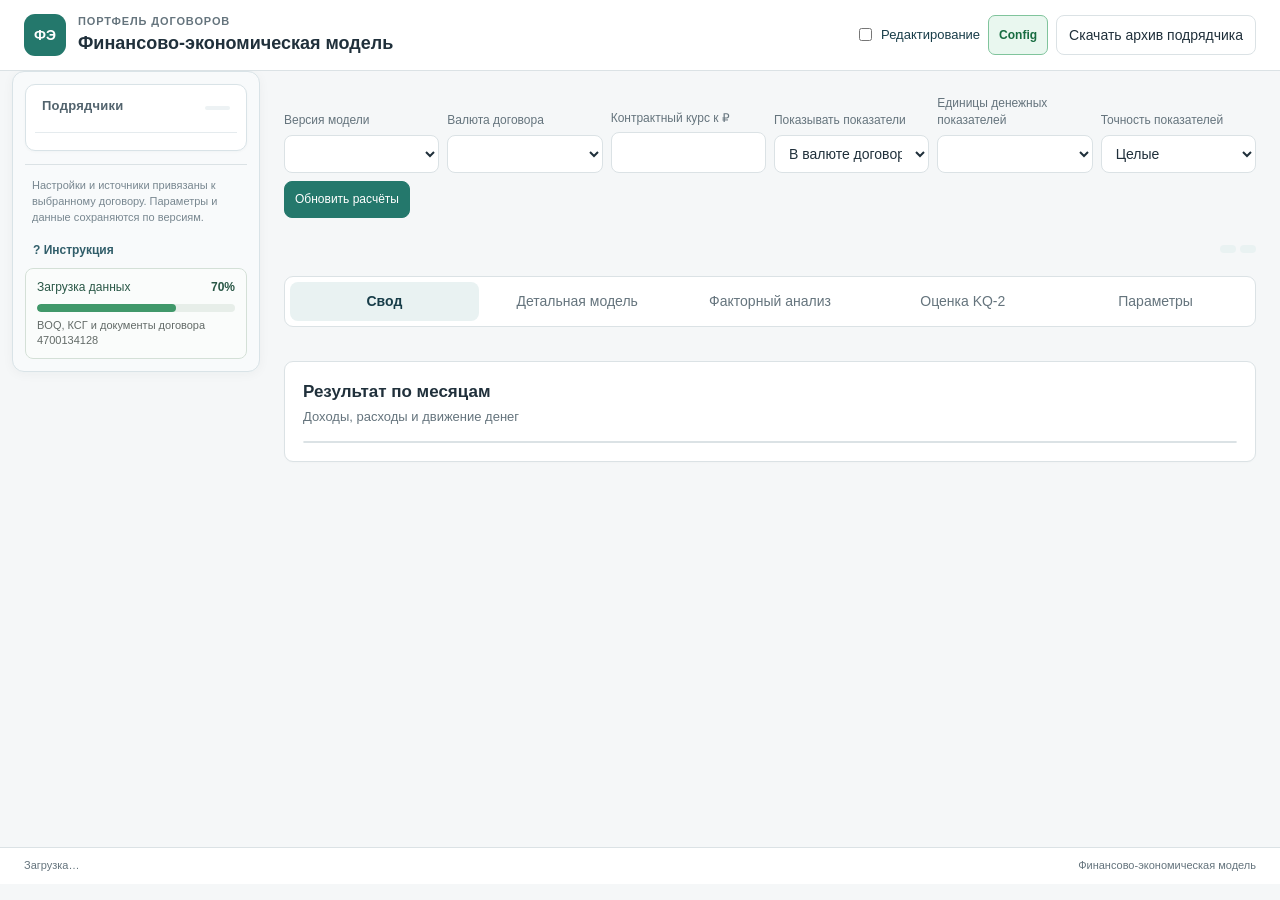
==== commit 2473a6a1: "Explain BOQ KQ-2 fields and align required mappings" ====
--- a/index.html
+++ b/index.html
@@ -187,6 +187,8 @@
 
 .source-optional{background:#f0f2f4;border:1px solid #d8dee4;border-radius:9px;padding:10px 14px}.source-optional>summary{color:#465567}.source-optional .source-fields{background:#f7f8f9;padding:5px 8px;border-radius:5px}.publication-help{display:flex;align-items:center;justify-content:space-between;gap:16px;margin:12px 0;padding:13px 16px;background:#eef4f7;border:1px solid #cbdce5;border-radius:9px}.publication-help p{margin:5px 0 0;font-size:12px;color:#40566a}.publication-help code{overflow-wrap:anywhere}.publication-help .btn{flex:none}
 .modelbar,body.edit-mode .modelbar{grid-template-columns:repeat(6,minmax(0,1fr));grid-template-areas:"version currency fx display unit precision" "actions actions actions actions actions actions"}.modelbar .model-actions,body.edit-mode .modelbar .model-actions{display:flex;grid-template-columns:none;gap:8px;justify-self:start;justify-content:flex-start}.modelbar #saveVersionButton{width:auto}body:not(.edit-mode) #saveVersionButton{display:none;visibility:hidden}@media(max-width:1200px){.modelbar,body.edit-mode .modelbar{grid-template-columns:repeat(3,minmax(0,1fr));grid-template-areas:"version currency fx" "display unit precision" "actions actions actions"}}@media(max-width:700px){.modelbar,body.edit-mode .modelbar{grid-template-columns:repeat(2,minmax(0,1fr));grid-template-areas:"version currency" "fx display" "unit precision" "actions actions"}.publication-help{align-items:flex-start;flex-direction:column}}@media(max-width:440px){.modelbar,body.edit-mode .modelbar{grid-template-columns:minmax(0,1fr);grid-template-areas:"version" "currency" "fx" "display" "unit" "precision" "actions"}.modelbar .model-actions{flex-wrap:wrap}}
+
+.source-fields .field-purpose{display:block;color:#596878;font-size:11px;line-height:1.35;margin-top:4px;font-weight:400;max-width:390px}
 </style></head><body>
 <header class="top"><div class="topin"><div class="brand"><div class="logo">ФЭ</div><div><div class="eyebrow">Портфель договоров</div><h1>Финансово-экономическая модель</h1></div></div><div class="actions"><label class="edit-toggle"><input id="editMode" type="checkbox"> Редактирование</label><span id="configStatus" class="config-status disconnected" role="status" tabindex="0" title="Config ещё не подключён">Config</span><button class="btn" id="exportContractorButton">Скачать архив подрядчика</button></div></div></header>
 <div id="notice" role="status" aria-live="polite"></div>
@@ -1243,9 +1245,9 @@
  return values;
 }
 
-const ACTIVE_SOURCE_FIELDS={primary_documents:{contractor:['Контрагент'],contract_number:['Договор с КА'],project:['Проект'],currency:['Валюта'],document_date:['Дата подписания КС'],amount_without_vat:['Сумма без НДС'],guarantee_without_vat:['сумма ГУ без НДС'],advance_offset_without_vat:['Аванс зачет без НДС'],penalty:['Штрафы / претензии без НДС - удержано'],discount:['Дисконт после КС за досрочную оплату без НДС'],otherDeduction:['Прочая ДЗ к удержанию без НДС']},payments:{payment_date:['Дата платежа'],contractor:['Имя 1'],contract_number:['Номер договора'],project:['Зона -протянуть формулу'],currency:['Валюта транзакции'],amount_with_vat:['Финансирование, с НДС, Влт'],amount_without_vat:['Финансирование, без НДС, Влт'],payment_purpose:['Назначение платежа'],payment_type:['Вид оплаты (аванс, оплата по факту)']},factoring:{contractor:['Контрагент'],project:['Проект'],contract_number:['Договор'],amount_without_vat_currency:['Сумма в евро / Доллар без НДС'],payment_date:['Дата платежа']}};
+const ACTIVE_SOURCE_FIELDS={boq:{kq2_code:['Код KQ-2'],kq2_name:['Наименование KQ-2'],kq2_quantity:['Кол-во KQ-2'],kq2_cost:['Прямые затраты на СМР (без учета МТР) + Косвенные затраты всего, USD'],labor_hours_total:['Трудозатраты всего, чел.-час'],machine_hours_total:['Машины и механизмы всего, маш.-час'],materials_cost_total:['Общая стоимость материалов и оборудования, USD']},primary_documents:{contractor:['Контрагент'],contract_number:['Договор с КА'],project:['Проект'],currency:['Валюта'],document_date:['Дата подписания КС'],amount_without_vat:['Сумма без НДС'],guarantee_without_vat:['сумма ГУ без НДС'],advance_offset_without_vat:['Аванс зачет без НДС'],penalty:['Штрафы / претензии без НДС - удержано'],discount:['Дисконт после КС за досрочную оплату без НДС'],otherDeduction:['Прочая ДЗ к удержанию без НДС']},payments:{payment_date:['Дата платежа'],contractor:['Имя 1'],contract_number:['Номер договора'],project:['Зона -протянуть формулу'],currency:['Валюта транзакции'],amount_with_vat:['Финансирование, с НДС, Влт'],amount_without_vat:['Финансирование, без НДС, Влт'],payment_purpose:['Назначение платежа'],payment_type:['Вид оплаты (аванс, оплата по факту)']},factoring:{contractor:['Контрагент'],project:['Проект'],contract_number:['Договор'],amount_without_vat_currency:['Сумма в евро / Доллар без НДС'],payment_date:['Дата платежа']}};
 function workSourcePath(c,d,v,key){return v?.sourceFiles?.[key]||d?.sourceProfiles?.[key]?.path||(d?.id==='d_pilot_4700134128'?c?.sourceMapping?.sources?.[key]?.path:'');}
-function sourceProfile(k){const p=clone({...contractor().sourceMapping?.sources?.[k],...contract()?.sourceProfiles?.[k],...version()?.sourceProfiles?.[k]});p.path=workSourcePath(contractor(),contract(),version(),k);if(ACTIVE_SOURCE_FIELDS[k])p.fields=clone(ACTIVE_SOURCE_FIELDS[k]);if(['personnel','equipment'].includes(k))p.requiredFields=['contractor'];return p;}
+function sourceProfile(k){const p=clone({...contractor().sourceMapping?.sources?.[k],...contract()?.sourceProfiles?.[k],...version()?.sourceProfiles?.[k]});p.path=workSourcePath(contractor(),contract(),version(),k);if(ACTIVE_SOURCE_FIELDS[k])p.fields=clone(ACTIVE_SOURCE_FIELDS[k]);if(['personnel','equipment'].includes(k))p.requiredFields=['contractor'];if(k==='boq')p.requiredFields=['kq2_code','kq2_name','kq2_quantity','kq2_cost'];return p;}
 function sourceToken(k=sourceKey){return contract().id+':'+version().id+':'+k;}
 function renderSources(){
  const c=contractor();$('contractorFileSettings').innerHTML=`<div class="formgrid"><div class="wide"><label for="contractorFileUrl">Файл выбранного подрядчика в SharePoint или репозитории</label><div class="actions"><input id="contractorFileUrl" type="url" style="min-width:min(620px,100%);flex:1" value="${esc(c.fileUrl||'')}" placeholder="https://…/contractor.xlsx"><button class="btn" id="loadContractorUrl">Загрузить по ссылке</button><button class="btn" id="downloadContractorHere">Скачать Excel</button></div><p class="sub">Общий config.json хранит только ссылку на этот файл. Договоры, цены, расчёты и карта источников находятся в Excel-файле выбранного подрядчика.</p>${c.loadError?`<div class="note warning">${esc(c.loadError)}</div>`:''}</div></div>`;
@@ -1262,9 +1264,10 @@
 async function loadCurrentContractorFile(){if(!requireEdit())return;const current=contractor(),url=$('contractorFileUrl').value.trim();if(!url){notify('Укажите прямую ссылку на Excel-файл подрядчика.');return;}if(pendingContractors.has(current.id)&&!confirm('Заменить несохранённые изменения подрядчика данными из файла по ссылке?'))return;try{safeURL(url);const loaded=await contractorFromUrl({id:current.id,name:current.name,fileUrl:url}),index=state.contractors.findIndex(x=>x.id===current.id),urlChanged=current.fileUrl!==url;state.contractors[index]=loaded;if(state.configSource)updateConfigStatus();state.currentContract='';state.currentVersion='';pendingContractors.delete(current.id);contractorDirty=pendingContractors.size>0;dirty=contractorDirty||configDirty;normalize();persist(urlChanged,'config');render();notify('Файл подрядчика загружен по ссылке. Браузерное хранилище не использовалось.');}catch(e){notify('Не удалось загрузить файл подрядчика: '+e.message);}}
 function safeURL(path){const url=new URL(path,state.portalRootUrl||location.href);if(!['http:','https:','file:'].includes(url.protocol))throw Error('Допустимы ссылки HTTP(S) или относительные пути к файлам.');if(/\.xlsx$/i.test(url.pathname)&&(/(^|\.)sharepoint\.com$/i.test(url.hostname)||url.hostname==='sp.sibur.local')&&!url.searchParams.has(''))url.searchParams.append('','1');return url;}
 function openSource(k){sourceKey=k;sourceDraft=sourceProfile(k);sourceDraft.overrides=sourceDraft.overrides||{};previewCandidate=null;$('sourceDoneButton').hidden=true;$('sourceTitle').textContent=SOURCE_KEYS.find(x=>x[0]===k)[1]+' · источник и соответствия';$('sourceModal').classList.add('show');renderSourceEditor();$('sourcePreview').innerHTML='';const token=sourceToken(k),path=sourceDraft.path;if(path&&!sourceCache.has(token)){$('sourcePreview').textContent='Читаю колонки исходного файла…';fetchWorkbook(path).then(({book})=>{if(sourceKey!==k||sourceToken(k)!==token||!$('sourceModal').classList.contains('show'))return;book.sourcePath=path;sourceCache.set(token,book);sourceDraft.sheet=sourceDraft.sheet||book.sheets.find(x=>(sourceDraft.sheetAliases||[]).some(a=>norm(a)===norm(x.name)))?.name||book.sheets[0]?.name||'';if(!$('sourceEditor').contains(document.activeElement))renderSourceEditor();$('sourcePreview').textContent='Колонки прочитаны из файла. Названия и адреса показаны ниже. Если вы редактируете ссылку, поля обновятся после команды «Прочитать по ссылке».';}).catch(err=>{if(sourceKey===k&&sourceToken(k)===token&&$('sourceModal').classList.contains('show'))$('sourcePreview').textContent='Не удалось прочитать файл по ссылке: '+err.message;});}}
-function optionalSourceDescription(k){return ({boq:'Для просмотра деталей BOQ и ручного назначения месячного ряда. Базовая проверка не требует этих соответствий.',ksg:'Для просмотра и уточнения графика работ; если поле отсутствует, оно не блокирует проверку обязательных объёмов.',personnel:'Установка, категория, профессия и работа описывают строки. Текущий расчёт FTE использует подрядчика, итоговые строки и дневные значения.',equipment:'Тип техники, наименование и работа описывают строки. Текущий расчёт часов использует подрядчика, итоговую строку и дневные значения.',primary_documents:'ГУ, зачёты, удержания и другие суммы уточняют факт и CF, когда они есть в документе. Отсутствующие показатели не подменяются выдуманными значениями.',payments:'Назначение, вид платежа и проект уточняют отбор и классификацию авансов и оплат, когда эти данные есть в реестре.',factoring:'Реквизиты и дополнительные суммы помогают проверить связь факторинга с документом и при ручном соответствии.'})[k]||'Используйте только при необходимости ручного соответствия.';}
-function renderSourceEditor(){const p=sourceDraft,book=sourceCache.get(sourceToken()),fields={...(p.fields||{})};Object.keys(p.overrides||{}).forEach(k=>fields[k]=fields[k]||[]);const bind=version().bindings[sourceKey]||{},sheet=book?.sheets.find(x=>x.name===p.sheet),resolved=sheet?resolveFields(p,sheet).resolved:{};
- const fieldRow=([k,aliases])=>{const required=p.requiredFields?.includes(k),label=(aliases||[]).find(a=>/[А-Яа-яЁё]/.test(a))||k,detected=resolved[k],f=p.overrides?.[k]||{mode:'header',value:''},hint=(aliases||[]).join(' / ');return `<div class="source-fields"><div><b>${esc(label)}</b>${required?' *':''}<small class="sub">${detected?`Найдено: ${detected.cell?columnName(detected.cell.col)+(detected.cell.row+1):columnName(detected.col)}`:'Не сопоставлено'}</small></div><select data-field-mode="${esc(k)}" aria-label="Способ соответствия: ${esc(label)}">${[['header','Заголовок'],['column','Колонка'],['cell','Ячейка']].map(([a,b])=>`<option value="${a}" ${f.mode===a?'selected':''}>${b}</option>`).join('')}</select><input data-field-value="${esc(k)}" value="${esc(f.value||'')}" placeholder="${esc(hint)}" aria-label="${esc(label)} — источник"><button class="btn field-edit" type="button" data-edit-field="${esc(k)}" aria-pressed="false" ${editMode?'':'disabled'}>Изменить</button></div>`;};
+function optionalSourceDescription(k){return ({boq:'Дополнительные BOQ-поля уточняют оценку KQ-2. Трудозатраты и машино-часы не обязательны для денежной оценки модели; код, количество и общая стоимость KQ-2 нужны для ставки работ.',ksg:'Для просмотра и уточнения графика работ; если поле отсутствует, оно не блокирует проверку обязательных объёмов.',personnel:'Установка, категория, профессия и работа описывают строки. Текущий расчёт FTE использует подрядчика, итоговые строки и дневные значения.',equipment:'Тип техники, наименование и работа описывают строки. Текущий расчёт часов использует подрядчика, итоговую строку и дневные значения.',primary_documents:'ГУ, зачёты, удержания и другие суммы уточняют факт и CF, когда они есть в документе. Отсутствующие показатели не подменяются выдуманными значениями.',payments:'Назначение, вид платежа и проект уточняют отбор и классификацию авансов и оплат, когда эти данные есть в реестре.',factoring:'Реквизиты и дополнительные суммы помогают проверить связь факторинга с документом и при ручном соответствии.'})[k]||'Используйте только при необходимости ручного соответствия.';}
+function sourceFieldPurpose(source,key){if(source!=='boq')return '';return ({kq2_code:'Связывает оценку KQ-2 с объёмами КСГ; требуется для расчёта дохода от работ.',kq2_name:'Название оценённого вида работ в KQ-2.',kq2_quantity:'Общий объём KQ-2; вместе со стоимостью определяет ставку.',kq2_cost:'Общая стоимость СМР и косвенных затрат; вместе с объёмом определяет ставку KQ-2.',labor_hours_total:'Дополняет оценку KQ-2 трудозатратами; для денежной оценки модели не обязателен.',machine_hours_total:'Дополняет оценку KQ-2 машино-часами; для денежной оценки модели не обязателен.',materials_cost_total:'Показывает стоимость материалов в оценке KQ-2; не становится автоматически расходом закупки в модели.'})[key]||'';}
+function renderSourceEditor(){const p=sourceDraft,book=sourceCache.get(sourceToken()),fields={...(p.fields||{})},bind=version().bindings[sourceKey]||{},used=[bind.date,bind.value,bind.filterCol].filter(x=>x?.startsWith('@')).map(x=>x.slice(1));Object.keys(p.overrides||{}).forEach(k=>{if(fields[k]||used.includes(k))fields[k]=fields[k]||[];});const sheet=book?.sheets.find(x=>x.name===p.sheet),resolved=sheet?resolveFields({...p,overrides:Object.fromEntries(Object.entries(p.overrides||{}).filter(([k])=>fields[k]))},sheet).resolved:{};
+ const fieldRow=([k,aliases])=>{const required=p.requiredFields?.includes(k),label=(aliases||[]).find(a=>/[А-Яа-яЁё]/.test(a))||k,purpose=sourceFieldPurpose(sourceKey,k),detected=resolved[k],f=p.overrides?.[k]||{mode:'header',value:''},hint=(aliases||[]).join(' / ');return `<div class="source-fields"><div><b>${esc(label)}</b>${required?' *':''}<small class="sub">${detected?`Найдено: ${detected.cell?columnName(detected.cell.col)+(detected.cell.row+1):columnName(detected.col)}`:'Не сопоставлено'}</small>${purpose?`<small class="field-purpose">${esc(purpose)}</small>`:''}</div><select data-field-mode="${esc(k)}" aria-label="Способ соответствия: ${esc(label)}">${[['header','Заголовок'],['column','Колонка'],['cell','Ячейка']].map(([a,b])=>`<option value="${a}" ${f.mode===a?'selected':''}>${b}</option>`).join('')}</select><input data-field-value="${esc(k)}" value="${esc(f.value||'')}" placeholder="${esc(hint)}" aria-label="${esc(label)} — источник"><button class="btn field-edit" type="button" data-edit-field="${esc(k)}" aria-pressed="false" ${editMode?'':'disabled'}>Изменить</button></div>`;};
  const entries=Object.entries(fields),requiredRows=entries.filter(([k])=>p.requiredFields?.includes(k)).map(fieldRow).join(''),optionalRows=entries.filter(([k])=>!p.requiredFields?.includes(k)).map(fieldRow).join('');
  $('sourceEditor').innerHTML=`<div class="formgrid"><div class="wide"><label for="sourcePath">Ссылка на документ или относительный путь</label><input id="sourcePath" value="${esc(p.path||'')}" placeholder="data/sources/document.xlsx"></div><div><label for="sourceSheet">Лист Excel</label><input id="sourceSheet" list="sheetOptions" value="${esc(p.sheet||'')}" placeholder="Выберите после чтения файла"><datalist id="sheetOptions">${(book?.sheets||[]).map(x=>`<option value="${esc(x.name)}">`).join('')}</datalist></div><div><label for="sourceHeader">Строка заголовков (0 — найти по полям)</label><input id="sourceHeader" type="number" min="0" max="1048576" value="${p.headerRow?.mode==='manual'?p.headerRow.fallback:0}"></div><div><label for="sourceStart">Первая строка данных (0 — после заголовка)</label><input id="sourceStart" type="number" min="0" value="${p.startRow||0}"></div><div><label for="sourceEnd">Последняя строка данных (0 — до конца)</label><input id="sourceEnd" type="number" min="0" value="${p.endRow||0}"></div>${['personnel','equipment'].includes(sourceKey)?`<div><label for="sourceSummaryColumn">Колонка итоговых строк (пусто — определить)</label><input id="sourceSummaryColumn" value="${esc(p.summaryColumn||'')}" placeholder="J или K"></div>`:''}</div><div class="actions"><button class="btn" id="readSourceUrl">Прочитать по ссылке</button><button class="btn" id="readSourceFile">Выбрать файл</button><span class="sub">Excel .xlsx, CSV, TSV</span></div><details class="group-panel" open><summary>Поля документа → колонки или ячейки</summary><div class="group-content"><p class="sub">Поля со звёздочкой нужны для расчёта; остальные можно оставить без соответствия. Для колонки укажите букву (D, AA), для ячейки — адрес (D12). По заголовку можно оставить встроенные варианты или указать точное название.</p>${requiredRows}${optionalRows?`<details class="source-optional"><summary>Необязательные поля (${entries.filter(([k])=>!p.requiredFields?.includes(k)).length}) · зачем они нужны</summary><p class="sub">${esc(optionalSourceDescription(sourceKey))}</p>${optionalRows}</details>`:''}</div></details>
  <details class="group-panel"><summary>Дополнительное ручное соответствие</summary><div class="group-content"><p class="sub">Основные показатели считываются автоматически по правилам договора. Здесь можно добавить отдельный месячный ряд: выбрать показатель и указать адреса 12 ячеек либо колонки даты и значения. Исходный файл не меняется.</p><div class="binding-row"><label>Показатель<select id="bindTarget">${SERIES.map(([k,l])=>`<option value="driver:${k}" ${bind.target==='driver:'+k?'selected':''}>${l}</option>`).join('')}${COST_DEFS.map(x=>`<option value="cost:${x[2]}" ${bind.target==='cost:'+x[2]?'selected':''}>Расход: ${x[0]==='direct'?'прямой':'косвенный'} · ${x[1]}</option>`).join('')}${COST_DEFS.map(x=>`<option value="payment:${x[2]}" ${bind.target==='payment:'+x[2]?'selected':''}>Выплата: ${x[0]==='direct'?'прямая':'косвенная'} · ${x[1]}</option>`).join('')}</select></label><label>Способ<select id="bindMode"><option value="cells" ${bind.mode!=='rows'?'selected':''}>12 месячных ячеек</option><option value="rows" ${bind.mode==='rows'?'selected':''}>По датам в строках</option></select></label><label>Диапазон / 12 адресов по месяцам<input id="bindCells" value="${esc(bind.cells||'')}" placeholder="B12:M12 или B12,B15,…"></label></div><div class="binding-row"><label>Колонка даты<input id="bindDate" value="${esc(bind.date||'')}" placeholder="A или @document_date"></label><label>Колонка значения<input id="bindValue" value="${esc(bind.value||'')}" placeholder="F или @amount_without_vat"></label><label>Коэффициент перевода в рубли / единицы<input id="bindScale" type="number" step="any" value="${bind.scale??1}"></label></div><div class="binding-row"><label>Отбор по колонке (необязательно)<input id="bindFilterCol" value="${esc(bind.filterCol||'')}" placeholder="C или @expense_type"></label><label>Значение отбора<input id="bindFilterValue" value="${esc(bind.filterValue||'')}"></label><label><input type="checkbox" id="bindScope" ${bind.scope!==false?'checked':''}> Отбирать текущего подрядчика и договор по настроенным полям</label></div><p class="sub">Для режима ячеек диапазон должен уже относиться к выбранному договору. В числовых рядах пустые или текстовые значения считаются ошибкой.</p><button class="btn" id="previewBinding">Проверить месячные итоги</button><div id="bindingPreview"></div></div></details>`;
@@ -1313,7 +1316,7 @@
 function unitFromName(value,fallback='ед.'){const m=/,\s*([^,]+)\s*$/.exec(String(value||''));return m?m[1].trim():fallback;}
 async function fetchWorkbook(path){const url=safeURL(path),response=await fetch(url,{cache:'no-store',credentials:url.origin===location.origin?'same-origin':'omit'});if(!response.ok)throw Error(path+': HTTP '+response.status);return {book:await readWorkbook(await response.arrayBuffer(),url.pathname.split('/').at(-1)||'source.xlsx'),file:url.pathname.split('/').at(-1),path};}
 async function loadFirstWorkbook(paths){let last;for(const path of [...new Set(paths.filter(Boolean))]){try{return await fetchWorkbook(path);}catch(e){last=e;}}throw last||Error('Не указан путь к источнику.');}
-function buildKqEstimate(book,{manualOverrides=true}={}){const sheet=book.sheets.find(s=>['BOQ','Ведомость объемов','Ведомость объёмов'].some(a=>norm(a)===norm(s.name)))||book.sheets[0],h=rowWithHeaders(sheet,{code:['Код KQ-2'],name:['Наименование KQ-2'],quantity:['Кол-во KQ-2'],labor:['Трудозатраты всего, чел.-час'],machine:['Машины и механизмы всего, маш.-час'],cost:['Прямые затраты на СМР (без учета МТР) + Косвенные затраты всего, USD'],materials:['Общая стоимость материалов и оборудования, USD']});for(const key of ['code','name','quantity','cost'])if(h.cols[key]===undefined)throw Error('BOQ: не найдена колонка «'+key+'» на строке заголовков.');const records=[];for(let r=h.row+1;r<sheet.rows.length;r++){const line=sheet.rows[r]||[],code=String(line[h.cols.code]||'').trim();if(!code)continue;const material=h.cols.materials===undefined?null:line[h.cols.materials];records.push(DataAdapter.boqRecord({sourceRow:r+1,kqCode:code,kqName:String(line[h.cols.name]||code).trim(),quantity:numeric(line[h.cols.quantity],columnName(h.cols.quantity)+(r+1)),laborHours:numberOrZero(line[h.cols.labor]),machineHours:numberOrZero(line[h.cols.machine]),cost:numeric(line[h.cols.cost],columnName(h.cols.cost)+(r+1)),materialsCost:material==null||material===''?null:numeric(material,columnName(h.cols.materials)+(r+1))},records.length));}return{records,estimate:manualOverrides?applyKqOverrides(DataAdapter.aggregateKq2(records)):DataAdapter.aggregateKq2(records)};}
+function buildKqEstimate(book,{manualOverrides=true}={}){const sheet=book.sheets.find(s=>['BOQ','Ведомость объемов','Ведомость объёмов'].some(a=>norm(a)===norm(s.name)))||book.sheets[0],h=rowWithHeaders(sheet,{code:['Код KQ-2'],name:['Наименование KQ-2'],quantity:['Кол-во KQ-2'],labor:['Трудозатраты всего, чел.-час'],machine:['Машины и механизмы всего, маш.-час'],cost:['Прямые затраты на СМР (без учета МТР) + Косвенные затраты всего, USD'],materials:['Общая стоимость материалов и оборудования, USD']},30,sourceProfile('boq'),{code:'kq2_code',name:'kq2_name',quantity:'kq2_quantity',cost:'kq2_cost',labor:'labor_hours_total',machine:'machine_hours_total',materials:'materials_cost_total'});for(const key of ['code','name','quantity','cost'])if(h.cols[key]===undefined)throw Error('BOQ: не найдена колонка «'+key+'» на строке заголовков.');const records=[];for(let r=h.row+1;r<sheet.rows.length;r++){const line=sheet.rows[r]||[],code=String(line[h.cols.code]||'').trim();if(!code)continue;const material=h.cols.materials===undefined?null:line[h.cols.materials];records.push(DataAdapter.boqRecord({sourceRow:r+1,kqCode:code,kqName:String(line[h.cols.name]||code).trim(),quantity:numeric(line[h.cols.quantity],columnName(h.cols.quantity)+(r+1)),laborHours:numberOrZero(line[h.cols.labor]),machineHours:numberOrZero(line[h.cols.machine]),cost:numeric(line[h.cols.cost],columnName(h.cols.cost)+(r+1)),materialsCost:material==null||material===''?null:numeric(material,columnName(h.cols.materials)+(r+1))},records.length));}return{records,estimate:manualOverrides?applyKqOverrides(DataAdapter.aggregateKq2(records)):DataAdapter.aggregateKq2(records)};}
 // KQ contains three deliberate non-formula cost overrides in the source workbook.
 const DEFAULT_EXECUTION_SCHEDULE={stages:[null,null,null],documentationDelay:[null,null,null],ks2Lag:1};
 function contractorSchedule(c){return c.executionSchedule||(c.id==='c1'?{stages:[70,18,12],documentationDelay:[10,10,10],ks2Lag:1}:DEFAULT_EXECUTION_SCHEDULE);}
